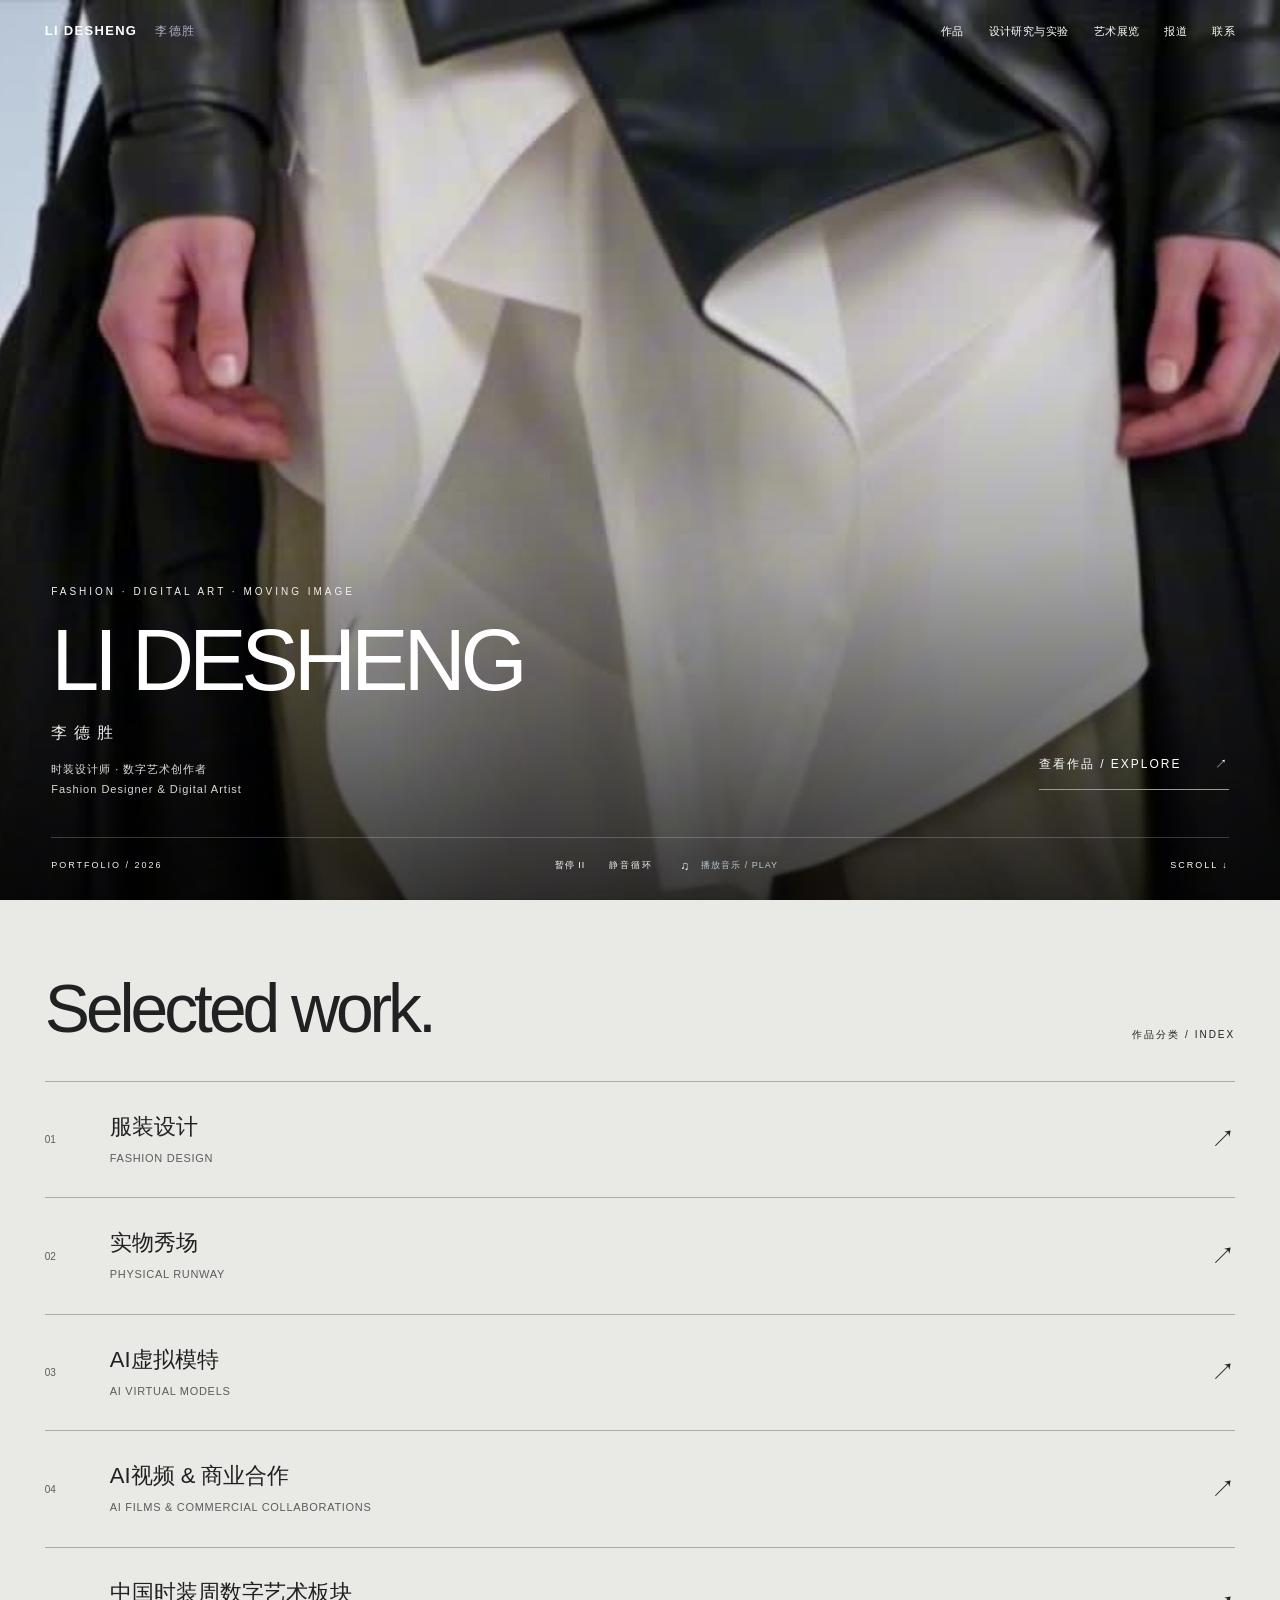
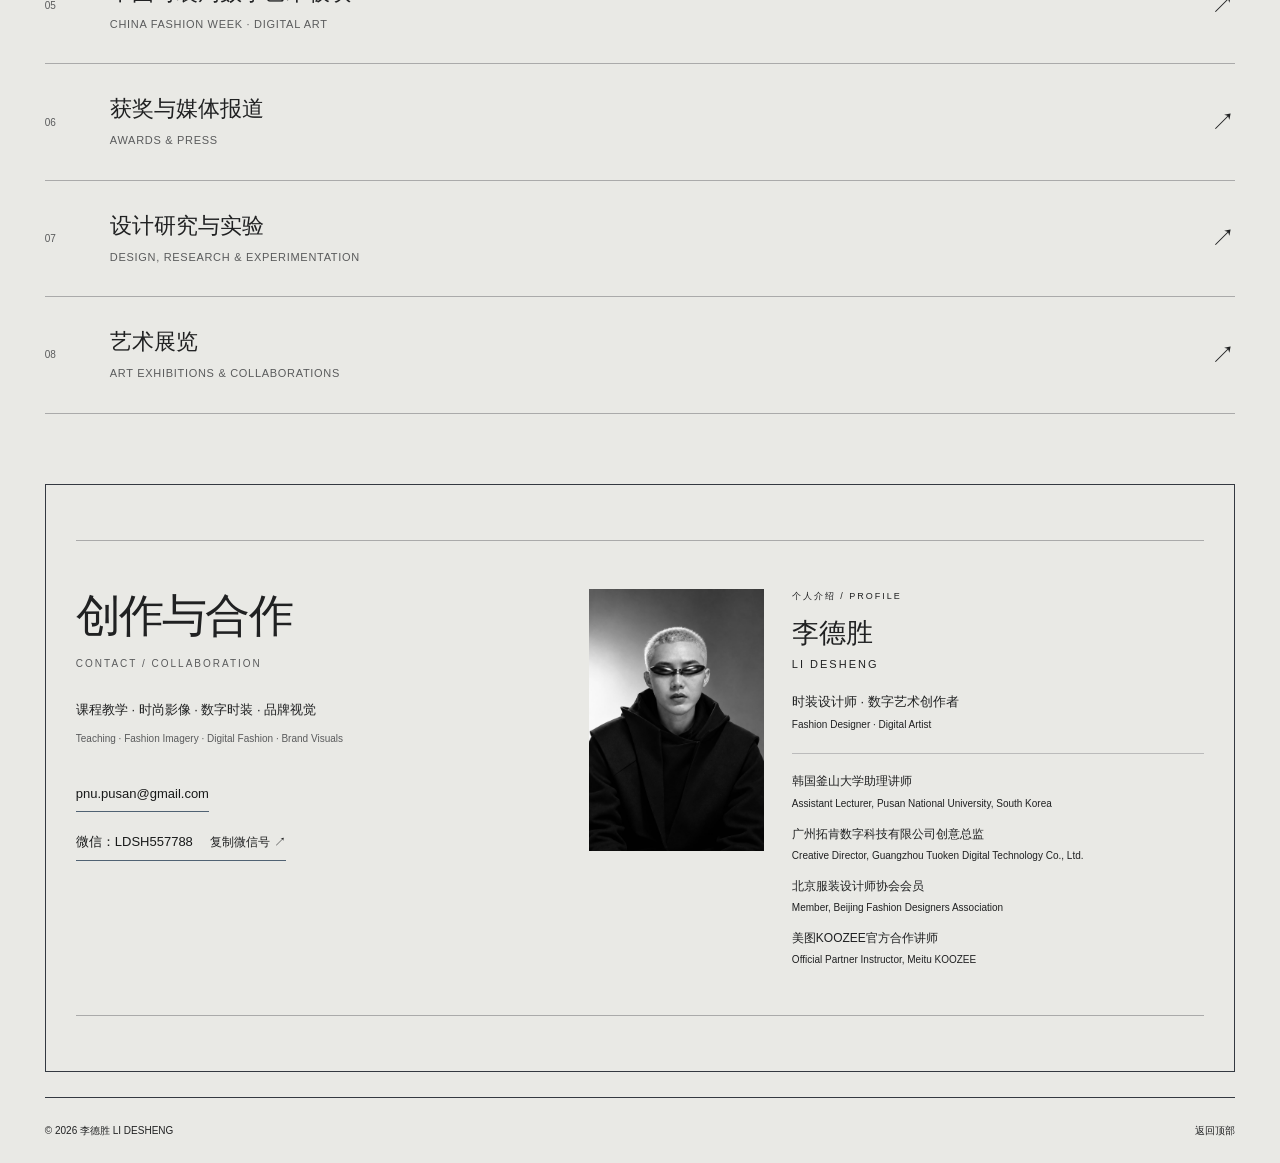
==== index.html @ b282e2e3 "Isolate and strengthen image context menu and drag deterrents" ====
<!doctype html><html lang="zh-CN"><head><meta charset="UTF-8"><meta name="viewport" content="width=device-width,initial-scale=1"><meta name="description" content="李德胜个人作品集：服装设计、AI时尚影像与人物创作。"><title>李德胜 LI DESHENG — 时装设计与数字艺术</title><style>
:root{--ink:#171717;--muted:#707070;--line:#dedede}*{box-sizing:border-box}html{scroll-behavior:smooth;scroll-padding-top:100px}body{margin:0;background:#fff;color:var(--ink);font:16px/1.7 Arial,"PingFang SC","Microsoft YaHei",sans-serif}button,a{-webkit-tap-highlight-color:transparent}a{color:inherit;text-decoration:none}button{font:inherit;color:inherit;cursor:pointer}a:focus-visible,button:focus-visible{outline:2px solid #171717;outline-offset:5px}header{position:sticky;top:0;z-index:10;background:rgba(255,255,255,.96);border-bottom:1px solid var(--line)}.nav{max-width:1600px;margin:auto;display:flex;justify-content:space-between;align-items:center;padding:20px 4vw}.brand{font-weight:700;letter-spacing:.06em;font-size:18px}.brand span{font-weight:400;font-size:14px;margin-left:18px}.links{display:flex;gap:28px;font-size:14px}.wrap{max-width:1600px;margin:auto;padding:0 4vw}.intro{padding:60px 0 32px;display:flex;align-items:end;justify-content:space-between;gap:25px}.eyebrow{font-size:12px;letter-spacing:.16em;color:var(--muted)}h1{font-weight:400;font-size:clamp(44px,7.8vw,112px);line-height:1.05;letter-spacing:-.05em;margin:15px 0 0}.intro p{margin:0;max-width:300px;font-size:16px}.hero{margin:0}.hero button{padding:0;border:0;display:block;background:#eee;width:100%}.hero img{display:block;width:100%;height:auto}.hero figcaption{display:flex;justify-content:space-between;font-size:14px;padding:16px 0;color:var(--muted)}section{padding:85px 0;border-top:1px solid var(--line);margin-top:55px}.section-heading{display:flex;align-items:center;justify-content:space-between;margin-bottom:35px;gap:20px}h2{font-size:32px;font-weight:400;margin:0;letter-spacing:-.03em}h2 small{font-size:13px;letter-spacing:.12em;display:block;color:var(--muted);margin-top:6px}.filters{display:flex;gap:18px;flex-wrap:wrap}.filters button{border:0;border-bottom:1px solid transparent;padding:5px 0;background:none;font-size:14px;color:var(--muted)}.filters button[aria-pressed=true]{border-color:var(--ink);color:var(--ink)}.grid{display:grid;grid-template-columns:repeat(2,minmax(0,1fr));gap:50px 32px}.work[hidden]{display:none}.image-button{width:100%;padding:0;border:0;display:block;background:#f1f1f1;overflow:hidden}.image-button img{display:block;width:100%;height:auto;aspect-ratio:2/3;object-fit:contain;transition:transform .5s}.image-button:hover img{transform:scale(1.025)}.caption{display:flex;align-items:baseline;justify-content:space-between;gap:10px;margin-top:14px}.caption h3{margin:0;font-size:18px;font-weight:400}.caption span{font-size:13px;color:var(--muted)}.about-grid{display:grid;grid-template-columns:1fr 1.5fr;gap:60px}.name{font-size:42px;line-height:1.3;margin:0 0 14px}.role{color:var(--muted);margin:0}.bio{font-size:20px;line-height:1.9;margin:0 0 35px;max-width:760px}.details{display:grid;grid-template-columns:1fr 1fr;gap:28px}.details h3{font-size:14px;margin:0 0 12px;font-weight:400;color:var(--muted)}.details p{margin:0;font-size:16px}.collab{display:flex;justify-content:space-between;align-items:center;gap:30px}.collab p{margin:12px 0 0;color:var(--muted)}.lab-mark{font-size:clamp(25px,4vw,64px);letter-spacing:-.06em}footer{border-top:1px solid var(--line);padding:25px 0;display:flex;justify-content:space-between;gap:20px;font-size:13px;color:var(--muted)}dialog{width:100vw;max-width:none;height:100dvh;max-height:none;border:0;padding:60px 20px 30px;background:#f8f8f8;color:var(--ink);position:fixed;inset:0;margin:0}dialog::backdrop{background:#fff}dialog img{display:block;max-width:100%;max-height:calc(100dvh - 135px);margin:auto;object-fit:contain}dialog p{text-align:center;font-size:14px}#close{position:absolute;top:16px;right:24px;background:#fff;border:1px solid var(--line);padding:8px 20px;font-size:14px}body.modal-open{overflow:hidden}.skip{position:absolute;left:-9999px}.skip:focus{left:10px;top:10px;z-index:99;background:white;padding:10px}
@media(max-width:700px){.nav{padding:17px 5vw}.brand{font-size:15px}.brand span{display:none}.links{gap:18px}.wrap{padding:0 5vw}.intro{padding-top:40px;display:block}.intro p{margin-top:24px;font-size:14px;max-width:100%}.hero figcaption{font-size:12px;gap:10px}.hero figcaption span:last-child{display:none}section{padding:50px 0;margin-top:35px}.section-heading{display:block}h2{font-size:28px}.filters{gap:20px;margin-top:24px}.grid{gap:30px 14px}.caption{display:block}.caption h3{font-size:15px}.caption span{font-size:12px}.about-grid{grid-template-columns:1fr;gap:30px}.bio{font-size:18px}.details{grid-template-columns:1fr;gap:24px}.collab{display:block}.lab-mark{margin-top:25px}footer{font-size:12px}.name{font-size:36px}}
@media(prefers-reduced-motion:reduce){html{scroll-behavior:auto}*{transition:none!important}}

.profile-hero{display:grid;grid-template-columns:1.15fr .85fr;gap:7vw;padding:65px 0 70px;align-items:center}.hero-copy h1{font-size:clamp(52px,7.8vw,110px);letter-spacing:-.055em}.hero-copy h1 span{display:block;font-size:.46em;letter-spacing:0;margin-top:15px}.hero-copy .summary{font-size:18px;line-height:1.95;max-width:600px;margin:32px 0}.hero-copy .credentials{font-size:14px;color:#666;line-height:1.9}.hero-photo{margin:0;max-width:430px;width:100%;justify-self:end}.hero-photo img{display:block;width:100%;aspect-ratio:4/5;object-fit:cover}.hero-photo figcaption{font-size:12px;color:#777;margin-top:10px;letter-spacing:.1em}.hero-note{font-size:13px;color:#777;margin-top:38px}.work-index{border-top:1px solid var(--line);padding:25px 0;position:sticky;top:73px;background:white;z-index:5;display:flex;justify-content:space-between;align-items:center}.work-index .filters{gap:25px}.work-index a{font-size:14px;color:#666}.work-index button[aria-pressed=true]{color:#171717}.gallery-section{margin:0;padding:60px 0}.gallery-section[hidden]{display:none}.gallery{columns:3;column-gap:26px}.piece{break-inside:avoid;margin-bottom:35px}.piece img{width:100%;height:auto;aspect-ratio:auto;object-fit:contain;background:#fafafa}.piece .caption h3{font-size:14px}.piece .caption span{font-size:12px}.section-count{font-size:12px;letter-spacing:.12em;color:#777}.contact-list{display:flex;gap:30px;flex-wrap:wrap;margin-top:22px}.contact-list a{border-bottom:1px solid #bbb;font-size:16px}.honors{margin-top:30px}.honors p{margin:0;line-height:2}.about-grid{grid-template-columns:.85fr 1.3fr}#viewer-nav{display:flex;justify-content:center;gap:20px}#viewer-nav button{background:white;border:1px solid #ccc;padding:6px 18px;font-size:14px}dialog img{max-height:calc(100dvh - 185px)}.ai-note{font-size:14px;color:#777;max-width:780px;margin:12px 0 0}.piece .image-button:hover img{transform:none}.piece .image-button:hover{opacity:.92}.nav .links{gap:24px}@media(max-width:850px){.gallery{columns:2}.profile-hero{gap:30px}.hero-copy .summary{font-size:16px}.hero-copy .credentials{font-size:13px}}@media(max-width:600px){.profile-hero{grid-template-columns:1fr;padding:35px 0 40px;gap:30px}.hero-photo{max-width:100%;justify-self:stretch}.hero-photo img{aspect-ratio:4/3;object-position:center 36%}.hero-copy h1{font-size:58px}.hero-copy .summary{margin:24px 0 18px}.hero-note{margin-top:22px}.gallery{columns:2;column-gap:13px}.piece{margin-bottom:24px}.piece .caption h3{font-size:13px;line-height:1.6}.work-index{top:64px;padding:16px 0;display:block}.work-index .filters{gap:20px;margin-top:0}.work-index a{display:none}.gallery-section{padding:40px 0}.nav .links{gap:18px}.contact-list{gap:15px}.caption span{display:none}.about-grid{grid-template-columns:1fr}.hero-copy .eyebrow{font-size:12px}.hero-copy .credentials{font-size:14px}}
/* Personal portrait: compact, natural proportions */
.hero-photo{max-width:260px;justify-self:center}.hero-photo img{width:100%;height:auto;aspect-ratio:auto;object-fit:contain}.hero-photo figcaption{font-size:12px;line-height:1.6}@media(max-width:600px){.profile-hero{gap:24px}.hero-photo{max-width:180px;justify-self:start}.hero-photo img{width:100%;height:auto;aspect-ratio:auto;object-fit:contain}}

/* Motion remains subtle; all content stays accessible without JavaScript. */
header{backdrop-filter:blur(12px)}.links a{position:relative}.links a::after{content:"";position:absolute;left:0;right:0;bottom:-5px;height:1px;background:currentColor;transform:scaleX(0);transform-origin:left;transition:transform .3s}.links a:hover::after{transform:scaleX(1)}
.piece .image-button{transition:box-shadow .4s,opacity .4s}.piece .image-button img{transition:transform .65s cubic-bezier(.2,.7,.2,1)}.piece .image-button:hover{opacity:1;box-shadow:0 8px 25px #00000012}.piece .image-button:hover img{transform:scale(1.018)}
.reveal{animation:reveal-in .75s cubic-bezier(.2,.7,.2,1) both}.gallery-section.filter-enter{animation:reveal-in .5s both}.profile-hero{animation:reveal-in .9s both}dialog[open]{animation:viewer-in .3s both}.image-enter{animation:image-in .35s both}
@keyframes reveal-in{from{opacity:0;transform:translateY(18px)}to{opacity:1;transform:translateY(0)}}@keyframes viewer-in{from{opacity:0}to{opacity:1}}@keyframes image-in{from{opacity:.25;transform:scale(.985)}to{opacity:1;transform:scale(1)}}
#copy-wechat{border:0;border-bottom:1px solid #bbb;background:none;padding:0 0 3px;text-align:left;font-size:16px;transition:color .25s,border-color .25s}#copy-wechat:hover{color:#666;border-color:#171717}.copy-label{font-size:12px;margin-left:14px;color:#777}#copy-status{font-size:13px;color:#666;align-self:center}
@media(prefers-reduced-motion:reduce){html{scroll-behavior:auto}*,*::before,*::after{animation:none!important;transition:none!important}.piece .image-button:hover img{transform:none}}

.film-grid{display:grid;grid-template-columns:repeat(2,minmax(0,1fr));gap:40px 26px}.film-button{position:relative;display:block;width:100%;padding:0;border:0;background:#101010;overflow:hidden;aspect-ratio:16/10}.film-button img{display:block;width:100%;height:100%;object-fit:contain;transition:transform .6s,opacity .4s}.film-button:hover img{transform:scale(1.025);opacity:.8}.film-card .caption h3{font-size:14px}.play-symbol{position:absolute;inset:0;display:grid;place-content:center;color:white;font-size:26px;text-shadow:0 2px 14px #000}.film-duration{position:absolute;bottom:12px;right:14px;color:white;background:#0009;padding:2px 8px;font-size:12px;letter-spacing:.08em}#film-viewer{background:#111;color:white;display:none;align-items:center;justify-content:center;flex-direction:column;gap:16px}#film-viewer[open]{display:flex}#film-player{display:block;width:100%;max-width:1200px;max-height:calc(100dvh - 175px);background:#000}#film-title{margin:0;font-size:14px}#film-close{position:absolute;right:24px;top:16px;background:#222;color:white;border:1px solid #666;padding:8px 20px;font-size:14px}#film-status{font-size:13px;color:#ccc;margin:0}#film-status[hidden]{display:none}@media(max-width:600px){.film-grid{grid-template-columns:1fr;gap:28px}.work-index .filters{gap:12px 18px}.film-card .caption{display:flex}.film-card .caption span{display:block}.film-card .caption h3{font-size:13px}#film-viewer{padding:65px 12px 25px}}

.translation{display:block;font-size:.84em;color:#777;line-height:1.8;margin-top:12px}.credentials .translation{font-size:12px}.caption h3 small{display:block;color:#777;font-size:11px;line-height:1.6;margin-top:5px;font-weight:400;letter-spacing:.01em}.caption h3{min-width:0}.caption>span{flex-shrink:0}.honors .translation{font-size:13px;line-height:1.9}.bio .translation{font-size:16px}.hero-copy .summary .translation{font-size:14px}.details .translation{font-size:13px}@media(max-width:600px){.caption h3 small{font-size:10px}.bio .translation{font-size:14px}}

.music-control{position:fixed;right:24px;bottom:24px;z-index:20;display:flex;align-items:center;gap:12px;background:rgba(255,255,255,.95);border:1px solid #dedede;border-radius:30px;padding:10px 18px;box-shadow:0 4px 20px #0000000d;backdrop-filter:blur(12px);font-size:12px;letter-spacing:.04em}.music-control[aria-pressed=true] .music-icon{animation:music-pulse 1.8s ease-in-out infinite}.music-icon{font-size:16px;width:16px}footer{padding-bottom:90px}@keyframes music-pulse{50%{opacity:.35}}@media(max-width:600px){.music-control{right:16px;bottom:calc(16px + env(safe-area-inset-bottom));padding:9px 14px}}@media(prefers-reduced-motion:reduce){.music-control .music-icon{animation:none!important}}

/* Dark editorial edition */
:root{color-scheme:dark;--ink:#eff2f5;--muted:#8b94a1;--line:#ffffff21;--accent:#95daff}body{background:#080a0e;color:var(--ink);font-family:Arial,"PingFang SC","Microsoft YaHei",sans-serif;background-image:radial-gradient(ellipse at 90% 5%,#12384c44,transparent 38%)}body::before{content:"";position:fixed;inset:0;pointer-events:none;z-index:-1;background:linear-gradient(110deg,transparent 40%,#42718a0a 55%,transparent 75%)}::selection{background:#95daff;color:#080a0e}a:focus-visible,button:focus-visible{outline-color:var(--accent)}header{background:#080a0ed9;border-color:var(--line);backdrop-filter:blur(20px)}.nav{padding-top:22px;padding-bottom:22px}.brand{letter-spacing:.13em}.brand span,.links{color:#b0b7c1}.links a:hover{color:var(--accent)}.wrap{max-width:1520px}.profile-hero{position:relative;grid-template-columns:1fr 280px;padding:100px 0 88px;gap:65px;border-bottom:1px solid var(--line);min-height:650px}.profile-hero::before{content:"01 / PROFILE";position:absolute;right:0;top:28px;font-size:10px;letter-spacing:.22em;color:#687483}.eyebrow{color:var(--accent);letter-spacing:.19em;font-size:11px}.hero-copy h1{font-size:clamp(56px,6.5vw,94px);font-weight:600;letter-spacing:-.065em}.hero-copy h1 span{font-size:clamp(40px,6.5vw,100px);font-weight:800;line-height:1.04;letter-spacing:-.065em;margin-top:18px;background:linear-gradient(110deg,#fff,#b9c7d2 65%,#6caccd);background-clip:text;-webkit-background-clip:text;color:transparent}.hero-copy .summary{font-size:17px;line-height:1.9;margin:30px 0 20px;color:#c5cbd4}.hero-copy .credentials{font-size:13px;color:#949da9}.translation,.credentials .translation{color:#778694}.hero-note{color:#8893a0;letter-spacing:.1em;font-size:11px}.hero-photo{max-width:235px;position:relative;padding:10px;border:1px solid #82c7ed33;background:#11151b;box-shadow:0 0 80px #58a9d710}.hero-photo::before,.hero-photo::after{content:"";position:absolute;width:24px;height:24px;border-color:var(--accent);pointer-events:none}.hero-photo::before{top:-1px;left:-1px;border-left:1px solid;border-top:1px solid}.hero-photo::after{bottom:-1px;right:-1px;border-right:1px solid;border-bottom:1px solid}.hero-photo figcaption{font-size:9px;color:#8b9aaa;letter-spacing:.1em;margin:12px 2px 2px}.work-index{background:#080a0eed;backdrop-filter:blur(16px);border-top:0;border-bottom:1px solid var(--line);top:75px;padding:23px 0}.work-index a{color:#7c8898;font-size:12px}.filters button{color:#8a94a3;font-size:13px;transition:color .25s,border-color .25s}.work-index button[aria-pressed=true],.filters button[aria-pressed=true]{color:var(--accent);border-color:var(--accent)}.filters button:hover{color:#fff}.gallery-section{padding:65px 0 25px}.section-heading{margin-bottom:35px}h2{font-size:29px;letter-spacing:-.04em}h2 small{color:var(--accent);font-size:10px;letter-spacing:.22em;margin-top:9px}.section-count{color:#768596;font-size:10px}.gallery{column-gap:28px}.piece{margin-bottom:38px}.piece .image-button{background:#12171e;position:relative;border:1px solid #ffffff0a}.piece img{background:#12171e}.piece .image-button:hover{box-shadow:0 0 28px #95daff19;border-color:#95daff80}.piece .image-button:hover img{transform:scale(1.018)}.caption{padding-top:5px}.piece .caption h3,.film-card .caption h3{font-size:13px;color:#d7dde4}.caption h3 small{color:#758290;font-size:10px}.caption>span{font-family:monospace;font-size:10px!important;color:#576a80}.film-button{border:1px solid #ffffff24;background:#10151b}.film-button:hover{border-color:#95daff77}.play-symbol{font-size:23px;color:#d9f2ff}.film-duration{background:#05090dda;border:1px solid #ffffff22}section{border-color:var(--line)}#about{padding-top:80px}.name{font-size:38px}.role{color:#9ba7b7}.bio{font-size:18px;color:#d1d8e0}.bio .translation{color:#7f90a2}.details h3,.honors .eyebrow{color:var(--accent)}.details p,.honors p{color:#aeb9c6;font-size:14px}.honors .translation,.details .translation{color:#788797}.contact-list a,#copy-wechat{border-color:#506273;color:#d0e8f6;font-size:14px}#copy-wechat:hover{color:var(--accent);border-color:var(--accent)}.copy-label,#copy-status{color:#7b93a8}.collab p{color:#9aa6b4}.lab-mark{color:#607a8e;letter-spacing:-.06em}footer{color:#6d7d8e;border-color:var(--line)}dialog{background:#0b0f15;color:#e7edf3}dialog::backdrop{background:#080b10}#close,#viewer-nav button{background:#17202b;color:#d0e8f6;border-color:#3a4b5c}.music-control{background:#111820e8;color:#c2e9ff;border-color:#8acffb40;box-shadow:0 4px 28px #0008}.music-control:hover{border-color:var(--accent)}.skip:focus{background:#101923;color:white}.image-button{background:#111820}.film-grid{gap:38px 28px}@media(max-width:850px){.profile-hero{grid-template-columns:1fr 210px;gap:30px;padding-top:75px;min-height:590px}.hero-photo{max-width:190px}}@media(max-width:600px){.nav{padding-top:18px;padding-bottom:18px}.links{font-size:12px}.profile-hero{grid-template-columns:1fr;padding:65px 0 40px;gap:30px;min-height:0}.profile-hero::before{top:18px}.hero-copy h1{font-size:62px}.hero-copy h1 span{font-size:53px}.hero-photo{max-width:160px;justify-self:start}.hero-copy .summary{font-size:15px}.hero-copy .credentials{font-size:12px}.credentials .translation{font-size:10px}.work-index{top:64px;padding:18px 0}.work-index .filters{gap:13px 18px}.filters button{font-size:12px}.gallery{column-gap:14px}.gallery-section{padding-top:42px}.piece{margin-bottom:27px}.piece .caption h3{font-size:12px}.caption h3 small{font-size:9px}.section-heading{margin-bottom:26px}h2{font-size:25px}.film-grid{gap:28px}.bio{font-size:16px}.music-control{font-size:11px}}

/* Immersive fashion opening */
.profile-hero{isolation:isolate;min-height:820px;padding:100px 0 80px;grid-template-columns:1fr 240px;overflow:hidden;border:0}.profile-hero::before{z-index:4;right:20px;top:24px;color:#aac6d9}.hero-stage{position:absolute;inset:0 -4vw 0 24%;z-index:-2;pointer-events:none;overflow:hidden}.hero-stage img{position:absolute;right:0;top:0;width:90%;height:100%;object-fit:cover;object-position:center 28%;filter:grayscale(1) brightness(.63);opacity:.7}.hero-stage::after{content:"";position:absolute;inset:0;background:linear-gradient(90deg,#080a0e 2%,#080a0ef5 18%,#080a0e82 49%,#080a0e1a 85%),linear-gradient(0deg,#080a0e 0%,transparent 25%,#080a0e22 90%)}.hero-light{position:absolute;width:500px;height:500px;right:-120px;top:120px;border-radius:50%;background:radial-gradient(circle,#6bcaff36,transparent 68%);filter:blur(25px);animation:light-drift 9s ease-in-out infinite alternate;mix-blend-mode:screen}.hero-rule{position:absolute;right:5%;top:20%;width:1px;height:56%;background:linear-gradient(transparent,#b7e4ff99,transparent);box-shadow:0 0 20px #90dfff;animation:rule-glow 4s ease-in-out infinite}.hero-copy{position:relative;z-index:2}.hero-copy .eyebrow{font-size:10px;display:inline-flex;align-items:center;gap:12px}.hero-copy .eyebrow::before{content:"";width:7px;height:7px;border-radius:50%;background:#a3e4ff;box-shadow:0 0 16px #92ddff;animation:rule-glow 3s infinite}.hero-copy h1{font-size:clamp(65px,6.5vw,95px);line-height:1.15}.hero-copy h1 span{font-size:clamp(68px,8.4vw,128px);line-height:.92;letter-spacing:-.065em;max-width:850px;margin-top:20px;background:linear-gradient(100deg,#fff 20%,#d2ebf7 58%,#5dbfed);background-clip:text;-webkit-background-clip:text;text-shadow:0 0 60px #9ce0ff0c}.hero-copy h1 span::after{content:"CREATIVE PRACTICE";display:block;margin-top:15px;font-size:clamp(20px,2.5vw,37px);font-weight:400;letter-spacing:.19em;-webkit-text-stroke:.65px #a8cfdf;color:transparent;line-height:1.4}.hero-copy .summary{margin:28px 0 20px}.hero-copy .credentials{max-width:550px}.hero-photo{max-width:130px;align-self:end;justify-self:end;z-index:3;margin-bottom:28px;background:#090e15b8;backdrop-filter:blur(10px);border-color:#9ddfff40}.hero-photo figcaption{font-size:8px}.hero-photo img{opacity:.85}.hero-note{margin-top:26px}.hero-actions{display:flex;gap:24px;align-items:center;margin-top:30px}.hero-actions a{display:inline-flex;align-items:center;gap:25px;font-size:12px;letter-spacing:.08em}.hero-actions .explore{border:1px solid #96dcff77;background:#8ad7ff0a;padding:12px 21px;transition:background .3s,box-shadow .3s}.hero-actions .explore:hover{background:#8ad7ff20;box-shadow:0 0 30px #7cc9ff20}.hero-actions .explore span{font-size:20px;color:#a8e5ff}.hero-actions .secondary{color:#8cabbc}.hero-bottom{position:absolute;bottom:20px;right:20px;z-index:4;color:#9dbece;font-size:9px;letter-spacing:.2em}.hero-bottom span{color:#e4f5ff;margin-left:12px}.fashion-ticker{overflow:hidden;border-block:1px solid #8cc3db2d;padding:17px 0;margin:0 -4vw;background:#0c131a;color:#9db5c5}.fashion-ticker-track{display:flex;width:max-content;gap:38px;animation:ticker 36s linear infinite;font-size:10px;letter-spacing:.26em}.fashion-ticker-track span{white-space:nowrap}.fashion-ticker-track i{color:#5dd2ff;font-style:normal}.fashion-ticker:hover .fashion-ticker-track{animation-play-state:paused}.work-index{margin-top:25px;border-top:1px solid var(--line)}@keyframes ticker{to{transform:translateX(-50%)}}@keyframes light-drift{to{transform:translate(-70px,70px) scale(1.25)}}@keyframes rule-glow{50%{opacity:.4}}@media(max-width:850px){.profile-hero{grid-template-columns:1fr 150px;min-height:830px}.hero-copy h1 span{font-size:83px}.hero-stage{left:10%}.hero-stage img{width:85%}.hero-photo{max-width:115px}.hero-copy .credentials{max-width:420px}}@media(max-width:600px){.profile-hero{display:block;min-height:900px;padding-top:75px;padding-bottom:185px;margin-right:-5vw;padding-right:5vw}.hero-stage{inset:0 -5vw 0 -5vw}.hero-stage img{width:100%;object-position:58% 0%;opacity:.4}.hero-stage::after{background:linear-gradient(90deg,#080a0eec,#080a0e82 60%,#080a0e22),linear-gradient(0deg,#080a0e,transparent 50%)}.hero-copy h1{font-size:65px}.hero-copy h1 span{font-size:57px;letter-spacing:-.07em}.hero-copy h1 span::after{font-size:19px;letter-spacing:.15em}.hero-photo{position:absolute;width:95px;right:6vw;bottom:25px;margin:0;padding:7px}.hero-photo figcaption{font-size:6px}.hero-copy .summary{font-size:14px}.hero-copy .credentials{font-size:12px}.hero-actions{gap:18px}.hero-actions a{font-size:10px;gap:12px}.hero-actions .explore{padding:10px 15px}.hero-bottom{left:0;right:auto;bottom:42px;max-width:210px;font-size:8px;line-height:2}.hero-light{right:-200px;top:250px}.fashion-ticker{margin:0 -5vw;padding:14px 0}.fashion-ticker-track{font-size:9px}.work-index{margin-top:20px}}
@media(prefers-reduced-motion:reduce){.hero-light,.hero-rule,.hero-copy .eyebrow::before,.fashion-ticker-track{animation:none!important}}

/* Portrait aligned with the personal introduction */
.profile-hero{display:block}.hero-copy{max-width:900px}.intro-profile{display:grid;grid-template-columns:minmax(0,1fr) 125px;gap:30px;align-items:center;max-width:655px;margin-top:22px}.intro-profile .credentials{margin:0;max-width:none}.intro-profile .hero-photo{position:relative;inset:auto;align-self:center;justify-self:start;width:125px;max-width:125px;margin:0;padding:8px;background:#090e15d9}.intro-profile .hero-photo figcaption{font-size:7px;letter-spacing:.08em;line-height:1.7}.intro-profile .hero-photo img{opacity:1}@media(max-width:850px){.intro-profile{max-width:600px;gap:22px;grid-template-columns:minmax(0,1fr) 115px}.intro-profile .hero-photo{width:115px;max-width:115px}}@media(max-width:600px){.intro-profile{grid-template-columns:minmax(0,1fr) 90px;gap:16px;max-width:100%;align-items:start}.intro-profile .hero-photo{position:relative;inset:auto;width:90px;max-width:90px;align-self:start;padding:6px;margin-top:2px}.intro-profile .hero-photo figcaption{font-size:6px}.intro-profile .credentials{font-size:11px}.intro-profile .credentials .translation{font-size:9px}.profile-hero{padding-bottom:80px;min-height:880px}.hero-bottom{bottom:20px;max-width:none}}

/* Name and portrait form one identity lockup. */
.identity-composition{display:flex;gap:28px;align-items:center;margin:28px 0 30px;max-width:820px}.identity-composition .hero-photo{position:relative;inset:auto;width:140px;max-width:140px;flex:0 0 140px;margin:0;padding:0;border:0;box-shadow:none;background:transparent;backdrop-filter:none;align-self:center}.identity-composition .hero-photo img{width:100%;height:190px;object-fit:cover;object-position:center;opacity:1;border:1px solid #9ddfff30}.identity-composition .hero-photo::before,.identity-composition .hero-photo::after{display:none}.identity-composition .hero-photo figcaption{display:none}.identity-name{min-width:0;flex:1}.identity-name h1{margin:0;font-size:clamp(54px,5.3vw,76px);line-height:1.05;letter-spacing:-.06em}.identity-name h1 span{font-size:clamp(48px,5.5vw,80px);margin-top:18px;line-height:.97;white-space:nowrap;letter-spacing:-.07em}.identity-name h1 span::after{margin-top:14px;font-size:18px;letter-spacing:.2em;line-height:1.4;-webkit-text-stroke:0;color:#9ec7db}.hero-copy{max-width:850px}.hero-copy .summary{margin-top:0}.intro-profile{display:block;margin-top:24px;max-width:580px}.intro-profile .credentials{max-width:580px}.profile-hero{padding-top:120px;padding-bottom:95px;min-height:860px}.hero-copy .eyebrow{margin-left:0}.hero-note{margin-top:30px}.hero-actions{margin-top:28px}@media(max-width:850px){.identity-composition{gap:24px}.identity-composition .hero-photo{width:115px;max-width:115px;flex-basis:115px}.identity-composition .hero-photo img{height:165px}.identity-name h1{font-size:60px}.identity-name h1 span{font-size:61px}.identity-name h1 span::after{font-size:13px}}@media(max-width:600px){.profile-hero{padding-top:85px;min-height:850px;padding-bottom:80px}.identity-composition{gap:17px;align-items:center;margin:28px 0 32px}.identity-composition .hero-photo{position:relative;inset:auto;width:90px;max-width:90px;flex-basis:90px;margin:0;padding:0}.identity-composition .hero-photo img{height:128px}.identity-name h1{font-size:45px;letter-spacing:-.06em}.identity-name h1 span{font-size:34px;letter-spacing:-.065em;margin-top:12px;white-space:nowrap}.identity-name h1 span::after{font-size:8px;letter-spacing:.16em;margin-top:12px;white-space:nowrap}.intro-profile{display:block;max-width:100%;margin-top:24px}.intro-profile .credentials{font-size:12px}.intro-profile .credentials .translation{font-size:10px}.hero-copy .summary{font-size:14px}.hero-bottom{bottom:25px}}

/* Award evidence and official films */
.honor-evidence{color:#d0e8f6;border-bottom:1px solid #506273;transition:color .25s,border-color .25s}.honor-evidence:hover{color:var(--accent);border-color:var(--accent)}
.press-section{scroll-margin-top:24px}.press-summary{display:grid;grid-template-columns:1.15fr .85fr;gap:48px;align-items:start;margin-bottom:42px}.press-summary>*{min-width:0}.award-meta{display:flex;align-items:center;gap:14px;flex-wrap:wrap;font-size:11px;letter-spacing:.15em;color:#8498aa}.award-badge{border:1px solid #95daff55;padding:6px 12px;color:var(--accent);background:#95daff08}.award-title{font-size:clamp(24px,2.4vw,34px);font-weight:400;line-height:1.55;margin:22px 0 8px;color:#e7edf3}.award-english{font-size:13px;line-height:1.8;color:#8b9aaa;margin:0 0 20px}.award-description{font-size:14px;line-height:1.95;color:#b3c0ce;margin:0}.award-description .translation{font-size:12px;margin-top:12px;color:#8294a6}.award-team{margin:18px 0 0;font-size:12px;line-height:1.9;color:#8498aa}.award-team span{color:#bccad7}.press-news{display:block;border:1px solid #ffffff24;padding:28px;background:linear-gradient(135deg,#13202b55,#10151b);transition:border-color .25s,background .25s}.press-news:hover{border-color:#95daff88;background:#13202b77}.press-news-meta{display:flex;justify-content:space-between;gap:16px;flex-wrap:wrap;color:var(--accent);font-size:10px;letter-spacing:.15em}.press-news h3{font-size:21px;font-weight:400;line-height:1.65;margin:22px 0 12px;color:#dfe8f1;word-break:keep-all}.press-news p{font-size:13px;color:#9baabb;line-height:1.9;margin:0 0 23px}.press-news-action{display:flex;justify-content:space-between;gap:12px;font-size:12px;color:#ccecff;padding-top:18px;border-top:1px solid var(--line)}
.official-video-grid{display:grid;grid-template-columns:repeat(2,minmax(0,1fr));gap:28px}.official-video-card{min-width:0}.official-video-shell{position:relative;aspect-ratio:16/9;background:#10171f;border:1px solid #ffffff24;overflow:hidden}.official-video-shell:hover{border-color:#95daff77}.official-video-cover{position:absolute;inset:0;width:100%;height:100%;padding:0;border:0;background:radial-gradient(ellipse at 72% 32%,#294356,#111821 65%);display:grid;place-items:center;color:#e4f4ff;overflow:hidden}.official-video-cover[hidden]{display:none}.official-video-cover img{position:absolute;inset:0;display:block;width:100%;height:100%;object-fit:cover;filter:brightness(.6);transition:filter .35s,transform .5s}.official-video-cover img[hidden]{display:none}.official-video-cover:hover img{filter:brightness(.78);transform:scale(1.025)}.official-video-label{position:absolute;left:18px;top:16px;z-index:1;font:10px/1.6 Arial,sans-serif;letter-spacing:.18em;text-shadow:0 1px 6px #000}.official-play{position:relative;z-index:1;display:grid;place-items:center;width:62px;height:62px;border:1px solid #d9f2ffbb;border-radius:50%;background:#08101a66;backdrop-filter:blur(8px);font-size:21px;padding-left:4px;transition:background .25s,border-color .25s}.official-video-cover:hover .official-play{background:#264e68aa;border-color:#fff}.official-play-caption{position:absolute;bottom:18px;left:18px;right:18px;z-index:1;font-size:11px;letter-spacing:.05em;text-shadow:0 1px 6px #000}.official-video-shell iframe{position:absolute;inset:0;width:100%;height:100%;border:0}.official-video-card h3{margin:15px 0 8px;font-size:15px;font-weight:400;line-height:1.7;color:#d7e2ed}.official-video-card h3 small{display:block;font-size:11px;color:#8597a9;font-weight:400;margin-top:3px}.official-video-footer{display:flex;justify-content:space-between;gap:12px;align-items:center;flex-wrap:wrap;font-size:11px;color:#97bdd6}.official-video-footer a{border-bottom:1px solid #506273;padding-bottom:2px}.official-video-footer a:hover{color:var(--accent);border-color:var(--accent)}.official-video-stop{border:1px solid #506273;background:transparent;font-size:11px;padding:4px 9px;color:#c4d8e8}.official-video-stop[hidden]{display:none}
@media(max-width:850px){.press-summary{grid-template-columns:1fr;gap:28px}.press-news{padding:24px}.award-title{max-width:30ch}}@media(max-width:600px){.press-section .section-heading{margin-bottom:28px}.press-section .section-count{display:block;margin-top:10px}.press-summary{gap:24px;margin-bottom:30px}.award-title{font-size:23px;margin-top:18px}.award-description{font-size:13px}.press-news{padding:22px}.press-news h3{font-size:18px}.official-video-grid{grid-template-columns:1fr;gap:30px}.official-video-card h3{font-size:14px}.nav .links{gap:12px}}
</style><style>.practice-intro{color:var(--muted);line-height:1.9;margin:0 0 35px;max-width:740px}.runway-label{font-size:15px;letter-spacing:.12em;margin:40px 0 24px;color:var(--accent)}.runway-grid{display:grid;grid-template-columns:repeat(3,minmax(0,1fr));gap:26px}.runway-grid .piece img{aspect-ratio:2/3;object-fit:cover;background:#111}.research-publications{margin-top:65px;border-top:1px solid var(--line);padding-top:45px}.paper-grid{display:grid;grid-template-columns:repeat(2,minmax(0,1fr));gap:24px}.paper-card{padding:30px;border:1px solid var(--line);background:#ffffff03;display:flex;flex-direction:column;align-items:flex-start}.paper-card h3{font-size:21px;line-height:1.5;margin:18px 0}.paper-card p,.publication-book p,.exhibition-card p{font-size:14px;line-height:1.9;color:var(--muted)}.paper-card a{color:var(--accent);font-size:14px;border-bottom:1px solid #95daff66;margin-top:auto;padding-top:16px}.publication-book{display:grid;grid-template-columns:1fr 1fr;align-items:center;gap:45px;margin-top:40px;padding:30px;border:1px solid var(--line)}.book-images{display:grid;grid-template-columns:1fr 1fr;gap:18px;align-items:start}.book-images img{width:100%;height:auto;aspect-ratio:auto;display:block}.publication-book h3,.exhibition-card h3{font-size:28px;margin:20px 0;line-height:1.5}.publication-book h3 small,.exhibition-card h3 small{display:block;font-size:14px;letter-spacing:.08em;color:var(--muted);margin-top:8px}.exhibitions-section{border-top:1px solid var(--line);padding:65px 0}.exhibition-card{display:grid;grid-template-columns:1.3fr 1fr;gap:40px;align-items:center}.exhibition-card img{width:100%;height:auto;aspect-ratio:auto;display:block}.exhibition-credit{border-left:2px solid var(--accent);padding-left:18px}.work-index .filters{flex-wrap:wrap}@media(max-width:850px){.runway-grid{grid-template-columns:repeat(2,minmax(0,1fr))}.exhibition-card{grid-template-columns:1fr}.nav .links{gap:15px}}@media(max-width:600px){.paper-grid,.publication-book{grid-template-columns:1fr}.paper-card,.publication-book{padding:22px}.paper-card h3{font-size:18px}.runway-grid{gap:13px}.publication-book{gap:25px}.research-publications{margin-top:40px}.nav .links{gap:12px}.nav .links a{font-size:12px}.exhibitions-section{padding:40px 0}}</style><style>.china-fashion-week-press{margin-bottom:46px;display:grid;grid-template-columns:.7fr 1.3fr;gap:48px;align-items:center}.press-feature-label{display:flex;flex-direction:column;align-items:flex-start;gap:14px;color:var(--accent);font-size:28px;letter-spacing:.04em}.press-feature-label>span[lang]{font-size:12px;letter-spacing:.17em}.press-feature-label .award-badge{font-size:10px;letter-spacing:.08em;margin-top:8px}.china-fashion-week-press .press-news{border-color:#95daff45;background:linear-gradient(120deg,#18354566,#0c141e)}.china-fashion-week-press .press-news h3 .translation{font-size:14px;margin-top:7px;color:#9eb6c9}@media(max-width:850px){.china-fashion-week-press{grid-template-columns:1fr;gap:24px}.press-feature-label{font-size:23px}.china-fashion-week-press{margin-bottom:35px}}</style><style id="category-navigation-style">
[hidden]{display:none!important}.work-index{position:static;gap:24px;padding:30px 0 32px;background:transparent}.work-index h2{font-size:30px;margin-top:9px}.category-index-note{font-size:13px;color:var(--muted)}.category-grid{display:grid;grid-template-columns:repeat(2,minmax(0,1fr));gap:44px 28px;padding-bottom:65px}.category-cover{display:block;min-width:0}.category-image{position:relative;aspect-ratio:4/3;overflow:hidden;background:#e9e9e9}.category-image img{width:100%;height:100%;display:block;object-fit:cover;transition:transform .65s ease,filter .4s ease}.category-fashion img{object-position:center 47%}.category-runway img,.category-portrait img{object-position:center 28%}.category-about img{object-fit:contain;background:#e9e7e3;padding:28px}.category-number{position:absolute;top:18px;left:18px;background:#ffffffdd;color:#151515;padding:3px 9px;font:11px/1.8 Arial,sans-serif;letter-spacing:.12em}.category-open{position:absolute;bottom:18px;right:18px;display:grid;place-items:center;width:42px;height:42px;border-radius:50%;background:#ffffffec;color:#151515;font-size:22px;transition:transform .3s}.category-cover:hover .category-image img{transform:scale(1.035)}.category-cover:hover .category-open{transform:translate(2px,-2px)}.category-caption{display:flex;justify-content:space-between;align-items:start;gap:15px;padding-top:17px}.category-caption h3{font-size:20px;font-weight:400;line-height:1.5;margin:0}.category-caption h3 small{display:block;font-size:10px;letter-spacing:.14em;color:var(--muted);margin-top:6px}.category-caption>span{padding-top:5px;font-size:10px;letter-spacing:.08em;color:var(--muted);white-space:nowrap}.category-panel-nav{margin-bottom:32px}.category-panel-nav a{display:inline-flex;align-items:center;gap:16px;border-bottom:1px solid var(--line);padding:8px 0;font-size:14px}.category-panel-nav span{font-size:10px;letter-spacing:.12em;color:var(--muted)}[data-content-panel]{scroll-margin-top:90px}[data-content-panel] .section-heading h2:focus{outline:none}.work-index[hidden]{display:none}.nav .links a[aria-current="page"]{color:var(--accent);border-bottom:1px solid currentColor}@media(max-width:600px){.work-index{align-items:start;padding:24px 0;flex-direction:column;gap:12px}.work-index h2{font-size:26px}.category-grid{grid-template-columns:1fr;gap:32px;padding-bottom:40px}.category-image{aspect-ratio:4/3}.category-caption h3{font-size:18px}.category-caption>span{font-size:9px}.category-panel-nav{margin-bottom:24px}}
</style><style id="avant-garde-static-theme">
:root{--ink:#101113;--muted:#6d7074;--line:#c7c9ca;--accent:#101113}body{background:#e9eaeb;color:#101113;font-family:Arial,"PingFang SC","Microsoft YaHei",sans-serif}header{background:#e9eaebeb;border-bottom:1px solid #15151525;backdrop-filter:blur(15px)}.nav{padding:18px 3vw;max-width:none}.brand{font-size:14px;letter-spacing:.1em}.brand span{font-size:12px}.nav .links{gap:25px}.nav .links a{font-size:11px;letter-spacing:.04em}.wrap{max-width:none;padding:0 3vw}.concept-hero{margin:0;padding:0;border:0}.concept-top{display:flex;justify-content:space-between;gap:20px;font-size:9px;letter-spacing:.12em;padding:23px 0;color:#5a5b60}.concept-stage{height:clamp(560px,78vw,850px);position:relative;overflow:hidden;background:#24272a}.concept-keyvisual{position:absolute;inset:0;width:100%;height:100%;object-fit:cover;object-position:center}.concept-stage-shade{position:absolute;inset:0;background:linear-gradient(90deg,#090a0c75,transparent 65%),linear-gradient(0deg,#080a0d90,transparent 60%)}.concept-stage-index{position:absolute;left:27px;top:15px;color:#edf0f0;font-size:9px;line-height:1.8;letter-spacing:.15em}.concept-vertical{position:absolute;right:25px;top:28px;writing-mode:vertical-rl;color:white;font-size:9px;letter-spacing:.2em}.concept-title{position:absolute;left:2.4vw;bottom:34px;color:#f4f4f0}.concept-subtitle{font-size:11px;letter-spacing:.16em}.concept-title h1{font-size:clamp(80px,13.5vw,218px);font-weight:700;letter-spacing:-.075em;line-height:.78;margin:25px 0 0}.concept-title h1>span{display:inline-block;font-weight:400;font-size:.15em;letter-spacing:.06em;margin-left:25px;vertical-align:middle}.concept-enter{position:absolute;right:27px;bottom:32px;border:1px solid #ffffff80;border-radius:50%;width:100px;height:100px;display:flex;flex-direction:column;align-items:center;justify-content:center;color:white;font-size:11px;gap:4px;transition:background .3s}.concept-enter span{font-size:35px;line-height:1}.concept-enter:hover{background:#ffffff20}.concept-intro{display:grid;grid-template-columns:1.2fr 1fr .55fr;gap:35px;padding:36px 0 75px;align-items:start}.concept-intro>p{font-size:clamp(23px,3vw,44px);line-height:1.45;margin:0;letter-spacing:-.04em}.concept-intro>div:not(.concept-portrait){font-size:12px;line-height:2;color:#676a6d;padding-top:8px}.concept-portrait{justify-self:end;max-width:170px}.concept-portrait img{width:100%;display:block;aspect-ratio:4/3;object-fit:cover;filter:grayscale(1)}.concept-portrait span{display:block;font-size:8px;letter-spacing:.06em;margin-top:8px;color:#6d7074}.work-index{padding:27px 0 33px;border-top:1px solid #121416;align-items:end}.work-index .eyebrow{font-size:9px;letter-spacing:.15em}.work-index h2{font-size:clamp(32px,5vw,74px);letter-spacing:-.06em;margin-top:13px}.category-index-note{font-size:11px;color:#5d6064}.category-grid{gap:45px 22px;padding-bottom:85px}.category-cover{border-top:1px solid #929699;padding-top:13px;overflow:visible}.category-image{aspect-ratio:3/2;background:#d0d3d5}.category-image img{filter:saturate(.8);transition:transform .7s,filter .4s}.category-cover:hover .category-image img{filter:saturate(1);transform:scale(1.025)}.category-number{top:13px;left:13px;background:#e9eaeb;font-size:10px;padding:2px 7px}.category-open{border-radius:0;width:35px;height:35px;right:13px;bottom:13px;background:#e9eaeb;font-size:25px}.category-caption{padding-top:13px;min-height:70px;gap:18px}.category-caption h3{font-size:18px;letter-spacing:-.02em;color:#101113;line-height:1.6}.category-caption h3 small{font-size:8px;letter-spacing:.12em;margin-top:5px;color:#65696e}.category-caption>span{font-size:8px;color:#65696e;padding-top:8px}.category-about img{background:#d1d3d4;padding:25px}.category-portrait img{object-position:center 35%}.category-grid .category-video{grid-column:1/-1;display:grid;grid-template-columns:1.7fr 1fr;gap:22px;padding-top:15px}.category-video .category-image{aspect-ratio:16/9}.category-video .category-caption{flex-direction:column;justify-content:space-between;background:#14171a;padding:27px;color:white;min-height:100%}.category-video .category-caption h3{color:#eff0ef;font-size:clamp(25px,3vw,47px);line-height:1.35}.category-video .category-caption h3 small,.category-video .category-caption>span{color:#a3a6a9}.gallery-section,section[data-content-panel]{border-color:#979b9e;margin-top:0;padding:45px 0 70px;color:#101113;background:transparent}.section-heading h2{font-size:clamp(30px,4vw,60px);color:#101113;font-weight:400;letter-spacing:-.04em}.section-heading h2 small{color:#64676b}.gallery{column-gap:20px}.piece .image-button{background:#d8dadc}.piece .caption h3,.caption h3{color:#111315}.piece .caption span,.caption span,.translation,.section-count{color:#62676d}.piece .caption{border-top:1px solid #aaaeb1;padding-top:10px}.image-button img{background:#d8dadc}.paper-card,.publication-book,.press-news{background:#dfe1e2;border-color:#b5b8bb;color:#111315}.paper-card h3,.publication-book h3,.exhibition-card h3,.press-news h3,.award-title{color:#111315}.paper-card p,.publication-book p,.exhibition-card p,.award-description,.ai-note,.bio,.role,.details p{color:#555b60}.paper-card a{color:#111315}.category-panel-nav a{color:#111315;border-color:#8e9397}.category-panel-nav span{color:#64686b}.film-button{background:#22262a}.film-grid{gap:32px 22px}.film-card .caption h3{color:#111315}.press-feature-label,.runway-label{color:#111315}.official-video-card h3{color:#111315}.official-video-footer{color:#5b6167}.official-video-footer a{color:#111315}.china-fashion-week-press .press-news{background:#d8dde0;border-color:#aaaeb3}#collaboration{background:#111417;color:#eeeff0;padding:65px 30px;border:0;margin:0 -0px 0}#collaboration h2{color:#eeeff0;font-size:clamp(36px,5vw,70px)}#collaboration h2 small,#collaboration .translation,#collaboration p{color:#9da3a9}#collaboration a,#copy-wechat{color:#eeeff0}.lab-mark{font-size:clamp(22px,3.6vw,58px)}footer{background:transparent;color:#62666b;border-color:#999ea2;font-size:10px;padding:24px 0}.music-control{background:#e9eaebeb;color:#111315;border:1px solid #989da1;border-radius:0;box-shadow:none}.music-control #music-label{color:#111315}dialog{background:#e9eaeb;color:#111315}dialog::backdrop{background:#e9eaeb}#film-viewer{background:#111417;color:#eeeff0}#close,#viewer-nav button{background:#e9eaeb;color:#111315;border-color:#9ba0a4}.category-panel-nav{margin-bottom:34px}.category-image,.category-cover{border-radius:0}@media(max-width:850px){.concept-stage{height:680px}.concept-title h1{font-size:15vw}.concept-intro{grid-template-columns:1fr 1fr}.concept-portrait{display:none}.category-caption{display:block}.category-caption>span{display:block;margin-top:8px}.category-grid .category-video{grid-template-columns:1.4fr 1fr}.category-video .category-caption{display:flex;padding:20px}.nav .links{gap:15px}}@media(max-width:600px){.wrap{padding:0 5vw}.nav{padding:16px 5vw}.nav .links{gap:12px}.nav .links a{font-size:10px}.concept-top{font-size:8px;padding:18px 0}.concept-top span:nth-child(2){display:none}.concept-stage{height:640px}.concept-keyvisual{object-position:54% center}.concept-title{left:20px;bottom:35px}.concept-title h1{font-size:18vw}.concept-title h1>span{display:block;font-size:22px;margin:25px 0 0}.concept-subtitle{font-size:9px}.concept-enter{width:65px;height:65px;right:17px;bottom:28px;font-size:9px}.concept-enter span{font-size:25px}.concept-intro{grid-template-columns:1fr;padding:25px 0 45px;gap:20px}.concept-intro>p{font-size:29px}.concept-intro>div:not(.concept-portrait){font-size:11px}.work-index{flex-direction:row;align-items:end;gap:15px}.work-index h2{font-size:34px}.category-index-note{font-size:9px;max-width:90px;text-align:right}.category-grid{grid-template-columns:1fr;gap:27px;padding-bottom:45px}.category-grid .category-video{display:block}.category-video .category-caption{padding:23px;margin-top:0;min-height:160px}.category-caption h3{font-size:18px}.category-caption>span{font-size:9px}.category-caption{display:flex}.category-image{aspect-ratio:3/2}#collaboration{padding:40px 22px}.concept-stage-index{left:18px;top:10px}.concept-vertical{right:16px}.gallery{columns:2;column-gap:12px}}
</style><style id="future-archive-theme">
:root{--ink:#e8e9eb;--muted:#878d96;--line:#343941;--accent:#e8e9eb}body{background:#090b0e;color:#e8e9eb;background-image:linear-gradient(90deg,transparent calc(50% - .5px),#ffffff04 50%,transparent calc(50% + .5px))}header{background:#090b0ee8;border-bottom:1px solid #343941}.nav{padding:20px 3.5vw}.nav .brand,.nav .links a{color:#e8e9eb}.nav .brand{font-size:13px}.wrap{padding:0 3.5vw}.archive-hero{border:0;margin:0;padding:0}.archive-meta{display:flex;justify-content:space-between;font:9px/1.6 monospace;letter-spacing:.1em;color:#7f8893;padding:27px 0 22px}.archive-composition{display:grid;grid-template-columns:.75fr 1.25fr;min-height:670px;border:1px solid #343941}.archive-type{padding:35px 25px;display:flex;flex-direction:column;align-items:start;position:relative;background:linear-gradient(135deg,#131820,#0b0d11 70%);border-right:1px solid #343941}.archive-code{font:10px monospace;letter-spacing:.18em;color:#939dab}.archive-type h1{font-size:clamp(70px,8.3vw,145px);font-weight:400;line-height:.92;letter-spacing:-.065em;margin:100px -80px 24px 0;z-index:2;color:#eff1f2;mix-blend-mode:screen}.archive-type h1>span{display:block;font-size:24px;letter-spacing:.06em;line-height:1.5;margin-top:26px}.archive-role{font-size:11px;line-height:2;color:#b0b8c3}.archive-role>span{font:8px monospace;color:#727e8c;letter-spacing:.1em}.archive-explore{display:flex;justify-content:space-between;align-items:center;width:100%;margin-top:auto;border-top:1px solid #3c444e;padding-top:20px;color:#ced5dd;font-size:11px}.archive-explore>span{font-size:25px}.archive-visual{position:relative;min-width:0;overflow:hidden;background:#222930}.archive-visual>img{display:block;width:100%;height:100%;object-fit:cover;object-position:52% center;filter:saturate(.55) brightness(.8)}.archive-visual::after{content:"";position:absolute;inset:0;pointer-events:none;border:20px solid #11161d35;box-shadow:inset 0 0 140px #08101866}.archive-cross{position:absolute;z-index:2;color:#edf2f7aa;font:28px/1 monospace;font-weight:200}.cross-one{left:17px;top:13px}.cross-two{right:17px;bottom:33px}.archive-visual-label{position:absolute;left:25px;bottom:15px;color:#d8e1eb;font:8px monospace;letter-spacing:.1em;z-index:2}.archive-right-label{left:auto;right:25px;top:17px;bottom:auto}.archive-footer{display:grid;grid-template-columns:1fr 1fr .5fr;gap:30px;border-bottom:1px solid #343941;padding:26px 0 35px;color:#8d97a4;font:9px/1.8 monospace}.archive-footer>div{font:11px/1.9 Arial,sans-serif;color:#a5aeb9}.archive-footer>span:last-child{text-align:right;color:#e4e7eb}.work-index{margin-top:75px;padding:0 0 35px;border:0;align-items:center}.work-index .eyebrow{color:#8b96a4;font:9px monospace;letter-spacing:.1em}.work-index h2{color:#edf0f3;font-size:clamp(30px,4vw,56px);letter-spacing:-.035em;margin-top:12px}.category-index-note{color:#707e8e;font-size:10px}.category-grid{grid-template-columns:repeat(12,minmax(0,1fr));gap:50px 25px;padding-bottom:95px}.category-cover{grid-column:span 6;border:0;padding-top:0;position:relative;background:transparent}.category-cover:nth-child(1),.category-cover:nth-child(4){grid-column:span 7}.category-cover:nth-child(2),.category-cover:nth-child(3){grid-column:span 5}.category-image{aspect-ratio:4/3;border:1px solid #343941;background:#151a20}.category-cover:nth-child(2){padding-top:75px}.category-cover:nth-child(4){padding-top:50px}.category-cover:nth-child(3){align-self:start}.category-cover:nth-child(3) .category-image{aspect-ratio:1/1}.category-cover:nth-child(4) .category-image{aspect-ratio:5/3}.category-image img{filter:saturate(.65) brightness(.85);transition:filter .4s,transform .7s}.category-cover:hover .category-image img{filter:saturate(.9) brightness(1)}.category-number{background:#0b1016e8;color:#bdc6d1;border:1px solid #707b8790;left:14px;top:14px;font:9px/1.7 monospace}.category-open{background:#0b1016e8;color:#e2e8f0;border:1px solid #667180;bottom:14px;right:14px;width:31px;height:31px;font-size:21px}.category-caption{border-top:1px solid #343941;margin-top:15px;padding-top:13px;min-height:75px}.category-caption h3{color:#dce2e8;font-size:17px;font-weight:400;letter-spacing:.015em;line-height:1.7}.category-caption h3 small{color:#7b8797;font:8px/1.8 monospace;letter-spacing:.1em}.category-caption>span{color:#6d7b8c;font:8px/1.8 monospace}.category-grid .category-video{grid-column:1/-1;display:grid;grid-template-columns:1.5fr 1fr;border:1px solid #343941;padding:0;gap:0;margin:10px 0}.category-video .category-image{border:0;border-right:1px solid #343941;aspect-ratio:16/9}.category-video .category-caption{background:#0e131a;border:0;margin:0;padding:36px;justify-content:space-between;display:flex;flex-direction:column}.category-video .category-caption h3{font-size:clamp(28px,3.3vw,52px);color:#e0e8f1}.category-video .category-caption h3 small{color:#78899c;margin-top:22px}.category-about img{background:#252c33;filter:grayscale(.8) brightness(.75)}section[data-content-panel]{color:#dce3eb;border-color:#343941}.section-heading h2,.piece .caption h3,.caption h3,.paper-card h3,.publication-book h3,.exhibition-card h3,.press-news h3,.award-title,.official-video-card h3,.runway-label,.press-feature-label{color:#dce3eb}.piece .image-button,.piece img{background:#131922}.section-heading h2 small,.translation,.section-count,.piece .caption span,.caption span,.paper-card p,.publication-book p,.exhibition-card p,.award-description,.ai-note,.bio,.role,.details p{color:#8a97a7}.piece .caption{border-color:#343941}.paper-card,.publication-book,.press-news,.china-fashion-week-press .press-news{background:#10161e;border-color:#343941;color:#dce3eb}.paper-card a,.official-video-footer a,.category-panel-nav a{color:#dce3eb}.category-panel-nav a{border-color:#343941}.category-panel-nav span{color:#7e8c9d}#collaboration{background:#121821;border:1px solid #343941;padding:55px 30px;margin-bottom:25px}#collaboration h2{font-size:clamp(34px,4vw,60px);font-weight:400;color:#dce3eb}.lab-mark{color:#74859a}footer{border-color:#343941;color:#657286}.music-control{border:1px solid #3c4653;background:#0d1219e8;color:#b9c5d3}.music-control #music-label{color:#b9c5d3}dialog{background:#0d1219;color:#dce3eb}dialog::backdrop{background:#0d1219}#close,#viewer-nav button{background:#19212c;border-color:#3d4a5b;color:#dce3eb}@media(max-width:850px){.archive-composition{min-height:570px}.archive-type h1{margin-top:85px;font-size:9.5vw}.category-cover:nth-child(2){padding-top:40px}.category-cover:nth-child(4){padding-top:25px}.category-caption{display:block}.category-video .category-caption{padding:23px}.archive-footer{grid-template-columns:1fr 1.5fr}.archive-footer>span:last-child{display:none}}@media(max-width:600px){.wrap{padding:0 5vw}.nav{padding:17px 5vw}.archive-meta{font-size:8px;padding:20px 0}.archive-meta>span:first-child{max-width:165px}.archive-composition{display:flex;flex-direction:column-reverse;min-height:0}.archive-visual{height:420px}.archive-type{border:0;border-top:1px solid #343941;padding:24px}.archive-type h1{font-size:19vw;margin:30px 0 22px;line-height:.88}.archive-type h1>span{font-size:19px;margin-top:20px}.archive-role{font-size:10px}.archive-explore{margin-top:30px;padding-top:15px}.archive-footer{grid-template-columns:1fr;gap:15px;padding:23px 0 30px}.archive-footer>div{font-size:10px}.work-index{margin-top:48px;align-items:end}.work-index h2{font-size:32px}.category-grid{display:grid;grid-template-columns:1fr;gap:30px;padding-bottom:55px}.category-cover:nth-child(n){grid-column:auto;padding-top:0}.category-cover:nth-child(n) .category-image{aspect-ratio:3/2}.category-caption{display:flex;margin-top:12px;min-height:65px}.category-caption h3{font-size:16px}.category-grid .category-video{display:block;margin:0}.category-video .category-caption{min-height:160px;padding:25px;border-top:1px solid #343941}.category-video .category-caption h3{font-size:29px}.category-video .category-caption h3 small{margin-top:12px}.category-video .category-image{border:0}#collaboration{padding:35px 22px}}
</style><style>.archive-identity{display:flex;gap:18px;align-items:center;margin-bottom:22px}.archive-avatar{margin:0;width:96px;flex:0 0 96px}.archive-avatar img{display:block;width:96px;height:115px;object-fit:cover;object-position:50% 43%;border:1px solid #495361}.archive-avatar figcaption{font:7px/1.5 monospace;color:#7f8c9d;letter-spacing:.1em;margin-top:7px}.archive-type h1{margin-top:65px}@media(max-width:600px){.archive-type h1{margin-top:30px}.archive-identity{margin-bottom:0}.archive-avatar,.archive-avatar img{width:83px}.archive-avatar{flex-basis:83px}.archive-avatar img{height:100px}}</style><style>
.vh-hero{min-height:100svh;position:relative;display:flex;align-items:flex-end;overflow:hidden;background:#333;color:#f2f1ee;width:100vw;margin-left:calc(50% - 50vw);font-family:Arial,"PingFang SC",sans-serif}
.vh-hero video{position:absolute;width:100%;height:100%;inset:0;object-fit:cover;object-position:center}.vh-shade{position:absolute;inset:0;background:linear-gradient(180deg,rgba(0,0,0,.22),transparent 30%,rgba(0,0,0,.12) 50%,rgba(0,0,0,.75))}.vh-intro{position:relative;z-index:2;padding:0 4% 100px;width:100%}.vh-eyebrow{font-size:10px;letter-spacing:3px;margin-bottom:24px}.vh-name{font-weight:400;letter-spacing:-.06em;font-size:clamp(58px,9vw,148px);line-height:.85;margin:0 0 22px;color:#fff}.vh-cn{font-size:16px;letter-spacing:7px;margin-bottom:14px}.vh-desc{font-size:11px;color:#ddd;letter-spacing:1px;line-height:1.8}.vh-entry{position:absolute;right:4%;bottom:110px;border-bottom:1px solid #999;padding:15px 0;min-width:190px;display:flex;justify-content:space-between;font-size:12px;letter-spacing:2px;color:#fff}.vh-bottom{position:absolute;z-index:2;bottom:24px;left:4%;right:4%;display:flex;justify-content:space-between;align-items:center;border-top:1px solid #ffffff35;padding-top:18px;font-size:9px;letter-spacing:2px}.vh-controls{display:flex;gap:22px}.vh-controls button{font:inherit;background:transparent;color:white;border:0;cursor:pointer;font-size:10px}header{position:absolute!important;inset:0 0 auto!important;z-index:10;background:transparent!important;border:0!important}header .nav{background:transparent!important;border:0!important;color:white!important}header a{color:white!important}main.wrap{padding-top:0!important}.vh-hero a{color:white;text-decoration:none}
@media(max-width:700px){.vh-hero{min-height:max(780px,100svh);background:#17191b;display:block}.vh-hero video{top:105px;height:auto;aspect-ratio:1174/512;object-fit:contain}.vh-shade{background:linear-gradient(180deg,transparent 45%,#17191b 68%)}.vh-intro{padding:0 6%;position:absolute;bottom:170px}.vh-name{font-size:17vw;letter-spacing:-.06em}.vh-cn{font-size:14px}.vh-desc{font-size:10px}.vh-eyebrow{font-size:9px;margin-bottom:20px}.vh-entry{position:static;margin-top:28px;max-width:200px;padding:12px 0}.vh-bottom{left:6%;right:6%;font-size:8px;letter-spacing:1px}header .nav{padding:20px 6%!important}header .links{gap:12px!important}}
</style><style>
.text-index-heading{display:flex;justify-content:space-between;align-items:flex-end;padding:75px 0 38px;margin:0!important;border:0!important}.text-index-heading h2{font-family:Arial,sans-serif;font-size:clamp(44px,5.3vw,85px)!important;line-height:1;letter-spacing:-.06em;font-weight:400!important;margin:0!important}.text-index-heading>span{font-size:10px;letter-spacing:2px}.text-work-index{display:block!important;margin-bottom:70px}.text-work-index[hidden],.text-index-heading[hidden]{display:none!important}.text-work-row{display:grid;grid-template-columns:65px 1fr 30px;align-items:center;border-top:1px solid #aaa;padding:30px 0;color:#181919;text-decoration:none;background:transparent;transition:padding .2s}.text-work-row:hover{padding-left:8px}.text-work-row:focus-visible{outline:2px solid #555;outline-offset:3px}.text-work-number{font-size:10px;color:#777}.text-work-row h3{font-size:22px;font-weight:400;margin:0 0 6px;line-height:1.4;letter-spacing:0}.text-work-row p{font-size:11px;letter-spacing:.7px;color:#777;margin:0}.text-work-arrow{font-size:24px;text-align:right}.text-work-row:last-child{border-bottom:1px solid #aaa}
@media(max-width:700px){.text-index-heading{padding-top:50px;display:block}.text-index-heading>span{display:block;margin-top:18px}.text-work-row{grid-template-columns:35px 1fr 20px;padding:24px 0}.text-work-row h3{font-size:17px}.text-work-row p{font-size:9px}.text-work-arrow{font-size:20px}}
</style><style>/* Light surface from the first homepage concept. */
:root{--bg:#e9e9e5;--paper:#e9e9e5;--ink:#181919;--text:#181919;--muted:#777;--line:#aaa}
html,body{background:#e9e9e5!important;color:#181919!important}main.wrap,.wrap,.gallery-section,.exhibitions-section,#about,#press,#collaboration,#work,#category-index{background:#e9e9e5!important;color:#181919!important}.text-index-heading,.text-work-row,.text-index-heading h2,.text-work-row h3{color:#181919!important}.text-work-row p,.text-work-number{color:#777!important}.text-work-row{border-color:#aaa!important}.vh-hero{background:#333!important;color:#f2f1ee!important}.vh-hero .vh-name{color:#fff!important}.vh-hero .vh-desc{color:#ddd!important}
@media(max-width:700px){.vh-hero{background:#17191b!important}}
</style><style>
/* Readable dark typography on all light portfolio surfaces. */
main.wrap > :not(.vh-hero),main.wrap > :not(.vh-hero) *,body > .wrap footer,body > .wrap footer *{color:#202122!important}
main.wrap > :not(.vh-hero) a,main.wrap > :not(.vh-hero) button{color:#181919!important}
main.wrap > :not(.vh-hero) .translation,main.wrap > :not(.vh-hero) small,main.wrap > :not(.vh-hero) .eyebrow,main.wrap > :not(.vh-hero) .text-work-number,main.wrap > :not(.vh-hero) .text-work-row p{color:#5a5b5c!important}
#collaboration .collab,.press-summary,.press-news,.award-meta,.exhibition-card,.film-card,.about-card,.contact-list button{background:#e9e9e5!important}
.vh-hero{padding:0!important;margin-top:0!important;border-top:0!important}.vh-credentials{margin-top:10px;font-size:12px;line-height:1.9;color:#f0f0f0;letter-spacing:1px}.vh-role-en{margin-top:10px;font-size:10px;color:#ddd}
@media(max-width:700px){.vh-intro{bottom:130px}.vh-credentials{font-size:11px;line-height:1.8}.vh-entry{margin-top:22px}}
</style><style>
/* Refined opening composition: one left-aligned reading column. */
.vh-intro{padding:0 4% 105px;width:100%;display:block}.vh-eyebrow{font-size:9px;letter-spacing:2.7px;margin-bottom:23px;max-width:480px}.vh-name{font-size:clamp(58px,6.75vw,111px);font-weight:400;letter-spacing:-.055em;line-height:.94;margin:0 0 24px;max-width:720px}.vh-cn{font-size:15px;font-weight:400;letter-spacing:6px;margin-bottom:16px}.vh-desc{font-size:12px;line-height:1.8;letter-spacing:.6px;font-weight:400;max-width:430px}.vh-credentials{margin-top:12px;font-size:12px;line-height:2;letter-spacing:.5px;font-weight:400}.vh-role-en{margin-top:12px;font-size:10px;letter-spacing:.7px;color:#d8d8d8}.vh-entry{position:static;display:flex;align-items:center;justify-content:space-between;width:225px;min-width:0;margin-top:25px;padding:12px 0;font-size:11px;font-weight:400;letter-spacing:1.4px;border-bottom:1px solid #ffffff80}.vh-entry:hover{border-color:#fff}.vh-shade{background:linear-gradient(90deg,rgba(0,0,0,.42),rgba(0,0,0,.08) 49%,transparent 75%),linear-gradient(0deg,rgba(0,0,0,.55),transparent 65%)}.vh-bottom{align-items:center;gap:20px}.vh-controls{align-items:center;gap:24px}.vh-controls button{padding:0!important;font-size:9px!important;letter-spacing:1px;font-weight:400}.vh-controls #music-toggle{position:static!important;inset:auto!important;display:inline-flex!important;align-items:center;gap:8px;background:transparent!important;border:0!important;box-shadow:none!important;color:#eee!important;min-width:0!important;border-radius:0!important;transform:none!important}.vh-controls .music-icon{font-size:12px}.vh-controls #music-label{font-size:9px;letter-spacing:1px}.vh-controls button:focus-visible{outline:1px solid white;outline-offset:5px}
@media(max-width:700px){.vh-hero{min-height:max(820px,100svh)}.vh-intro{position:absolute;bottom:112px;padding:0 6%}.vh-name{font-size:13vw;max-width:none;margin-bottom:20px}.vh-eyebrow{font-size:8px;letter-spacing:1.6px;margin-bottom:20px}.vh-cn{font-size:14px;margin-bottom:14px}.vh-desc,.vh-credentials{font-size:11px}.vh-credentials{line-height:1.95;margin-top:10px}.vh-role-en{font-size:9px;margin-top:10px}.vh-entry{width:200px;margin-top:20px}.vh-shade{background:linear-gradient(180deg,transparent 40%,#17191b 64%)}.vh-bottom{flex-wrap:wrap;row-gap:12px;bottom:20px}.vh-controls{gap:12px;order:3;width:100%;justify-content:flex-start}.vh-controls button,.vh-controls #music-label{font-size:8px!important}.vh-bottom>a{margin-left:auto}}
@media(min-width:701px) and (max-height:700px){.vh-intro{padding-bottom:90px}.vh-name{font-size:6vw;margin-bottom:18px}.vh-eyebrow{margin-bottom:15px}.vh-cn{margin-bottom:10px}.vh-credentials{line-height:1.75;margin-top:8px}.vh-entry{margin-top:16px}}
</style><style>
/* Restore the first opening layout; reduce only the English name. */
.vh-intro{padding:0 4% 100px;width:100%;display:block}.vh-eyebrow{font-size:10px;letter-spacing:3px;margin-bottom:24px;max-width:none}.vh-name{font-size:clamp(58px,6.75vw,111px);font-weight:400;letter-spacing:-.06em;line-height:.85;margin:0 0 22px;max-width:none}.vh-cn{font-size:16px;letter-spacing:7px;margin-bottom:14px}.vh-desc{font-size:11px;letter-spacing:1px;line-height:1.8;max-width:none}.vh-role-en{margin-top:0;font-size:11px;letter-spacing:1px}.vh-entry{position:absolute;right:4%;bottom:110px;border-bottom:1px solid #999;padding:15px 0;min-width:190px;width:190px;display:flex;justify-content:space-between;font-size:12px;letter-spacing:2px;margin:0}.vh-shade{background:linear-gradient(180deg,rgba(0,0,0,.25),transparent 30%,rgba(0,0,0,.16) 50%,rgba(0,0,0,.75))}.contact-profile{margin:25px 0}.contact-profile p{font-size:14px;line-height:2;font-weight:400;margin:0}
@media(max-width:700px){.vh-hero{min-height:max(780px,100svh)}.vh-intro{padding:0 6%;position:absolute;bottom:170px}.vh-name{font-size:13vw;letter-spacing:-.06em;margin-bottom:22px}.vh-cn{font-size:14px}.vh-desc,.vh-role-en{font-size:10px}.vh-eyebrow{font-size:9px;letter-spacing:3px;margin-bottom:20px}.vh-entry{position:static;margin-top:28px;max-width:200px;width:200px;padding:12px 0}.vh-shade{background:linear-gradient(180deg,transparent 45%,#17191b 68%)}}
</style><style>
header,header .nav{backdrop-filter:none!important;-webkit-backdrop-filter:none!important;filter:none!important;background:transparent!important;box-shadow:none!important}.vh-shade{background:linear-gradient(180deg,transparent 0%,transparent 40%,rgba(0,0,0,.16) 60%,rgba(0,0,0,.75) 100%)!important}
#collaboration .collab{display:grid!important;grid-template-columns:1.15fr 1fr;align-items:start;gap:70px}#collaboration .contact-list{display:flex;flex-wrap:wrap;gap:20px;margin-top:28px}#collaboration .contact-bio{padding-top:8px}#collaboration .contact-bio h3{font-size:24px;font-weight:400;line-height:1.5;margin:0 0 14px}#collaboration .contact-bio h3 span{font-size:12px;letter-spacing:2px;display:block;margin-top:6px}#collaboration .contact-bio>p{font-size:14px;margin-top:0}#collaboration .contact-profile{margin-top:20px}
#about .research-publications,#about .paper-grid,#about .paper-card,#about .publication-book,#about .paper-card>* ,#about .publication-book>div{background:#e9e9e5!important;color:#202122!important;border-color:#aaa!important}#about .paper-card p,#about .publication-book p{color:#555!important}#about .paper-card a,#about .publication-book a{color:#181919!important}
@media(max-width:700px){#collaboration .collab{grid-template-columns:1fr;gap:40px}.vh-shade{background:linear-gradient(180deg,transparent 40%,#17191b 68%)!important}}
</style><style>
/* Dark research surface with explicit light type at higher specificity. */
main.wrap #about .research-publications{background:#10161e!important;color:#f1f2f3!important;padding:36px;border:1px solid #343941!important}
main.wrap #about .research-publications *,main.wrap #about .research-publications .paper-card>*{color:#edf0f3!important}
main.wrap #about .research-publications .paper-grid,main.wrap #about .research-publications .section-heading,main.wrap #about .research-publications .paper-card>*,main.wrap #about .research-publications .publication-book>div{background:transparent!important}
main.wrap #about .research-publications .paper-card,main.wrap #about .research-publications .publication-book{background:#171f29!important;border-color:#424b56!important;color:#edf0f3!important}
main.wrap #about .research-publications p,main.wrap #about .research-publications small,main.wrap #about .research-publications .translation,main.wrap #about .research-publications .eyebrow{color:#c2c9d2!important}
main.wrap #about .research-publications a{color:#f3f5f7!important}
#collaboration .contact-bio{display:grid;grid-template-columns:145px 1fr;gap:25px;align-items:start}.contact-photo{margin:0}.contact-photo img{display:block;width:100%;height:auto;aspect-ratio:2/3;object-fit:cover}.contact-bio-text{min-width:0}
@media(max-width:700px){main.wrap #about .research-publications{padding:22px 16px}#collaboration .contact-bio{grid-template-columns:110px 1fr;gap:18px}#collaboration .contact-bio h3{font-size:20px}#collaboration .contact-profile p{font-size:12px}}
</style><style>
#collaboration .collab{grid-template-columns:1fr 1fr;gap:60px;align-items:start;padding:38px}#collaboration .contact-bio{padding-top:0;align-items:start}#collaboration .contact-bio h3{margin:0 0 14px;line-height:1.25}#collaboration .collab>div:first-child h2{margin:0;line-height:1.25}#collaboration .contact-photo{margin:0}#collaboration .contact-list{align-items:flex-start;flex-direction:column;gap:16px}#collaboration .contact-list a,#collaboration .contact-list button{margin:0;padding:0 0 8px;line-height:1.5}#collaboration .contact-profile{margin:18px 0 0}.awards-overview{margin:0 0 40px;padding:28px 0;border-bottom:1px solid #aaa}.awards-overview p{line-height:2}
@media(max-width:700px){#collaboration .collab{grid-template-columns:1fr;gap:36px;padding:24px 18px}}
</style><style>
#collaboration .collab{padding:48px 0!important;border:0!important;border-top:1px solid #aaa!important;border-bottom:1px solid #aaa!important;grid-template-columns:.9fr 1.25fr!important;gap:70px!important;align-items:start!important}#collaboration .collab>div:first-child h2{font-size:clamp(30px,3.5vw,52px)!important;letter-spacing:-.04em;line-height:1.2}#collaboration .collab>div:first-child h2 small{margin-top:16px;font-size:10px;letter-spacing:2px}#collaboration .collab>div:first-child>p{margin-top:28px;font-size:13px;line-height:1.8}#collaboration .collab>div:first-child>p .translation{font-size:10px;margin-top:8px}#collaboration .contact-list{margin-top:36px;gap:20px}#collaboration .contact-list a,#collaboration .contact-list button{font-size:13px}.contact-bio{grid-template-columns:175px 1fr!important;gap:28px!important}#collaboration .contact-photo img{aspect-ratio:2/3;object-fit:cover}.profile-kicker{font-size:9px;letter-spacing:2px;margin-bottom:13px}#collaboration .contact-bio h3{font-size:27px!important;margin-bottom:20px}#collaboration .contact-bio h3 span{font-size:11px;margin-top:7px;letter-spacing:2px}.profile-role{font-size:13px;line-height:1.6}.profile-role>span{display:block;font-size:10px;margin-top:5px;color:#666!important}.contact-profile{border-top:1px solid #bbb;padding-top:18px;margin-top:20px!important}.profile-position{font-size:12px;line-height:1.6;margin-bottom:14px}.profile-position:last-child{margin-bottom:0}.profile-position>span{display:block;font-size:10px;line-height:1.5;margin-top:4px;color:#666!important}
@media(max-width:900px){#collaboration .collab{gap:35px!important;grid-template-columns:1fr 1.3fr!important}.contact-bio{grid-template-columns:120px 1fr!important;gap:18px!important}}
@media(max-width:700px){#collaboration .collab{grid-template-columns:1fr!important;gap:40px!important;padding:32px 0!important}#collaboration .contact-list{margin-top:24px}.contact-bio{grid-template-columns:110px 1fr!important;gap:20px!important}#collaboration .contact-bio h3{font-size:23px!important}.profile-position{font-size:11px}.profile-position>span{font-size:9px}}
</style><style>.exhibitions-section .exhibition-card + .exhibition-card{margin-top:65px;padding-top:50px;border-top:1px solid var(--line)}</style><style>
/* Fashion Nexus 2026 conference poster — scoped to the existing academic research section. */
#about .conference-poster-heading{margin-top:46px}
#about .conference-poster{grid-template-columns:minmax(0,.9fr) minmax(0,1.1fr)}
#about .conference-poster-visual{width:100%;max-width:430px;margin:0 auto}
#about .conference-poster-visual .image-button{background:transparent}
#about .conference-poster-visual img{display:block;width:100%;height:auto;aspect-ratio:auto;object-fit:contain}
#about .conference-poster h3{font-size:clamp(19px,2vw,25px);line-height:1.45;overflow-wrap:anywhere}
#about .conference-poster .poster-cta{font-size:13px;letter-spacing:.025em}
@media(max-width:850px){#about .conference-poster{grid-template-columns:1fr;gap:24px}#about .conference-poster-visual{max-width:360px}}
</style><style id="unfixed-form-2026-style">
.capsule2026{border-top:1px solid var(--line);padding:25px 0 30px;margin-bottom:46px}
.capsule2026-heading{display:flex;justify-content:space-between;align-items:end;gap:25px;margin-bottom:30px}
.capsule2026-kicker,.capsule2026-index{font:10px/1.6 monospace;letter-spacing:.17em;color:var(--muted)}
.capsule2026-heading h3{font-size:clamp(48px,6.3vw,104px);line-height:.98;letter-spacing:-.075em;font-weight:400;margin:17px 0 22px}
.capsule2026-heading p{font-size:13px;line-height:1.8;margin:0;color:var(--muted)}
.capsule2026-heading p small{display:block;font-size:10px;letter-spacing:.06em;margin-top:7px}
.capsule2026-grid{display:grid;grid-template-columns:repeat(3,minmax(0,1fr));gap:34px 21px}
.capsule2026-grid .piece{margin:0;min-width:0;break-inside:auto}
.capsule2026-grid .piece .image-button{width:100%}
.capsule2026-grid .piece .image-button img{display:block;width:100%;height:auto;aspect-ratio:2/3;object-fit:contain}
.capsule2026-grid .piece .caption{margin-top:10px;padding-top:10px;border-top:1px solid var(--line)}
.capsule2026-archive-divider{display:flex;justify-content:space-between;gap:18px;margin-top:49px;padding-top:19px;border-top:1px solid var(--line);font:10px/1.5 monospace;letter-spacing:.13em;color:var(--muted)}
@media(max-width:700px){.capsule2026{margin-bottom:26px}.capsule2026-heading{display:block;margin-bottom:22px}.capsule2026-heading h3{font-size:clamp(43px,12vw,76px);margin:13px 0 17px}.capsule2026-heading p{font-size:12px}.capsule2026-heading p small{font-size:9px}.capsule2026-index{display:block;margin-top:14px}.capsule2026-grid{grid-template-columns:repeat(2,minmax(0,1fr));gap:27px 13px}.capsule2026-grid .caption h3{font-size:12px}.capsule2026-archive-divider{font-size:8px;margin-top:30px}}
</style><style>/* Floating signature overlay: decorative, noninteractive, and separate from artwork. */
.signature-rain{position:fixed;inset:0;z-index:30;overflow:hidden;pointer-events:none!important;user-select:none;-webkit-user-select:none;contain:strict;mix-blend-mode:difference;color:#fff}
.signature-rain__drop{position:absolute;top:0;left:var(--x);opacity:0;animation:signature-fall var(--duration) linear var(--delay) infinite;pointer-events:none!important}
.signature-rain__name{display:block;font-family:Arial,sans-serif;font-weight:400;font-size:var(--size);letter-spacing:.24em;white-space:nowrap;animation:signature-sway var(--sway) ease-in-out var(--delay) infinite alternate}
@keyframes signature-fall{0%{transform:translate3d(0,-70px,0);opacity:0}8%{opacity:.21}88%{opacity:.21}100%{transform:translate3d(var(--drift),calc(100vh + 70px),0);opacity:0}}
@supports(height:100dvh){@keyframes signature-fall{0%{transform:translate3d(0,-70px,0);opacity:0}8%{opacity:.21}88%{opacity:.21}100%{transform:translate3d(var(--drift),calc(100dvh + 70px),0);opacity:0}}}
@keyframes signature-sway{from{transform:translateX(-16px) rotate(-9deg)}to{transform:translateX(16px) rotate(5deg)}}
@media(max-width:750px){.signature-rain__drop:nth-child(n+13){display:none}.signature-rain__name{font-size:11px;letter-spacing:.18em}}
@media(prefers-reduced-motion:reduce){.signature-rain__drop{display:none;animation:none}.signature-rain__drop:nth-child(-n+3){display:block;top:var(--rest);opacity:.16;transform:rotate(-8deg)}.signature-rain__name{animation:none}}


img,.image-button,.film-button{-webkit-touch-callout:none;-webkit-user-select:none;user-select:none}img{-webkit-user-drag:none}
#viewer .signature-rain,#film-viewer .signature-rain{z-index:1}
#viewer #close,#film-viewer #film-close{z-index:2}
#viewer-nav,#full-caption{position:relative;z-index:2}
</style>
<!-- Independent image-save deterrents; not a substitute for embedded image watermarks. -->
<style id="image-save-protection-v2">
img{-webkit-touch-callout:none!important;-webkit-user-select:none!important;user-select:none!important;-webkit-user-drag:none!important}
button img,dialog img{pointer-events:none!important}
</style>
<script id="image-save-guard-v2">
(function(){
  // Register before gallery/video code so unrelated errors cannot disable this guard.
  document.addEventListener('contextmenu',function(event){
    if(event.target instanceof Element && event.target.closest('input,textarea,[contenteditable="true"]'))return;
    event.preventDefault();
  },{capture:true});
  document.addEventListener('dragstart',function(event){
    if(event.target instanceof Element && event.target.closest('img,button[data-image],.image-button,dialog'))event.preventDefault();
  },{capture:true});
})();
</script>
</head><body><div class="signature-rain" aria-hidden="true"><span class="signature-rain__drop" style="--x:5%;--duration:40s;--delay:-1.667s;--size:12px;--sway:10s;--drift:28px;--rest:19%"><span class="signature-rain__name">LI DESHENG</span></span><span class="signature-rain__drop" style="--x:54%;--duration:40s;--delay:-5.000s;--size:11px;--sway:11s;--drift:-24px;--rest:48%"><span class="signature-rain__name">LI DESHENG</span></span><span class="signature-rain__drop" style="--x:23%;--duration:40s;--delay:-8.333s;--size:13px;--sway:12s;--drift:28px;--rest:77%"><span class="signature-rain__name">LI DESHENG</span></span><span class="signature-rain__drop" style="--x:73%;--duration:40s;--delay:-11.667s;--size:12px;--sway:13s;--drift:-24px;--rest:19%"><span class="signature-rain__name">LI DESHENG</span></span><span class="signature-rain__drop" style="--x:10%;--duration:40s;--delay:-15.000s;--size:11px;--sway:14s;--drift:28px;--rest:48%"><span class="signature-rain__name">LI DESHENG</span></span><span class="signature-rain__drop" style="--x:60%;--duration:40s;--delay:-18.333s;--size:13px;--sway:10s;--drift:-24px;--rest:77%"><span class="signature-rain__name">LI DESHENG</span></span><span class="signature-rain__drop" style="--x:32%;--duration:40s;--delay:-21.667s;--size:12px;--sway:11s;--drift:28px;--rest:19%"><span class="signature-rain__name">LI DESHENG</span></span><span class="signature-rain__drop" style="--x:78%;--duration:40s;--delay:-25.000s;--size:11px;--sway:12s;--drift:-24px;--rest:48%"><span class="signature-rain__name">LI DESHENG</span></span><span class="signature-rain__drop" style="--x:16%;--duration:40s;--delay:-28.333s;--size:13px;--sway:13s;--drift:28px;--rest:77%"><span class="signature-rain__name">LI DESHENG</span></span><span class="signature-rain__drop" style="--x:50%;--duration:40s;--delay:-31.667s;--size:12px;--sway:14s;--drift:-24px;--rest:19%"><span class="signature-rain__name">LI DESHENG</span></span><span class="signature-rain__drop" style="--x:4%;--duration:40s;--delay:-35.000s;--size:11px;--sway:10s;--drift:28px;--rest:48%"><span class="signature-rain__name">LI DESHENG</span></span><span class="signature-rain__drop" style="--x:68%;--duration:40s;--delay:-38.333s;--size:13px;--sway:11s;--drift:-24px;--rest:77%"><span class="signature-rain__name">LI DESHENG</span></span><span class="signature-rain__drop" style="--x:38%;--duration:40s;--delay:-5.000s;--size:12px;--sway:12s;--drift:28px;--rest:19%"><span class="signature-rain__name">LI DESHENG</span></span><span class="signature-rain__drop" style="--x:80%;--duration:40s;--delay:-11.667s;--size:11px;--sway:13s;--drift:-24px;--rest:48%"><span class="signature-rain__name">LI DESHENG</span></span><span class="signature-rain__drop" style="--x:20%;--duration:40s;--delay:-18.333s;--size:13px;--sway:14s;--drift:28px;--rest:77%"><span class="signature-rain__name">LI DESHENG</span></span><span class="signature-rain__drop" style="--x:57%;--duration:40s;--delay:-25.000s;--size:12px;--sway:10s;--drift:-24px;--rest:19%"><span class="signature-rain__name">LI DESHENG</span></span><span class="signature-rain__drop" style="--x:8%;--duration:40s;--delay:-31.667s;--size:11px;--sway:11s;--drift:28px;--rest:48%"><span class="signature-rain__name">LI DESHENG</span></span><span class="signature-rain__drop" style="--x:70%;--duration:40s;--delay:-38.333s;--size:13px;--sway:12s;--drift:-24px;--rest:77%"><span class="signature-rain__name">LI DESHENG</span></span></div><a class="skip" href="#work">跳转到作品</a><header><nav class="nav" aria-label="主导航"><a class="brand" href="#">LI DESHENG<span>李德胜</span></a><div class="links"><a href="#work">作品</a><a href="#about">设计研究与实验</a><a href="#exhibitions">艺术展览</a><a href="#press">报道</a><a href="#collaboration">联系</a></div></nav></header><main class="wrap"><section class="vh-hero"><video id="film" autoplay muted loop playsinline webkit-playsinline preload="auto" poster="./homepage-poster.jpg"><source src="./homepage-loop.mp4" type="video/mp4"></video><div class="vh-shade"></div><div class="vh-intro"><div class="vh-eyebrow">FASHION · DIGITAL ART · MOVING IMAGE</div><h1 class="vh-name">LI DESHENG</h1><div class="vh-cn">李德胜</div><div class="vh-desc"><div>时装设计师 · 数字艺术创作者</div><div class="vh-role-en" lang="en">Fashion Designer &amp; Digital Artist</div></div><a class="vh-entry" href="#work">查看作品 / EXPLORE <span>↗</span></a></div><div class="vh-bottom"><span>PORTFOLIO / 2026</span><div class="vh-controls"><button id="play" aria-label="暂停背景视频">暂停 II</button><span>静音循环</span><button id="music-toggle" class="music-control" type="button" aria-label="播放背景音乐 / Play background music" aria-pressed="false"><span class="music-icon" aria-hidden="true">♫</span><span id="music-label">播放音乐 / PLAY</span></button></div><a href="#work">SCROLL ↓</a></div></section><div class="work-index text-index-heading" id="work"><h2 id="category-heading">Selected work.</h2><span>作品分类 / INDEX</span></div><div id="category-index" class="text-work-index" aria-labelledby="category-heading"><a class="text-work-row" href="#fashion" data-category-link="fashion" aria-controls="fashion"><span class="text-work-number">01</span><div><h3>服装设计</h3><p lang="en">FASHION DESIGN</p></div><span class="text-work-arrow" aria-hidden="true">↗</span></a><a class="text-work-row" href="#runway" data-category-link="runway" aria-controls="runway"><span class="text-work-number">02</span><div><h3>实物秀场</h3><p lang="en">PHYSICAL RUNWAY</p></div><span class="text-work-arrow" aria-hidden="true">↗</span></a><a class="text-work-row" href="#portrait" data-category-link="portrait" aria-controls="portrait"><span class="text-work-number">03</span><div><h3>AI虚拟模特</h3><p lang="en">AI VIRTUAL MODELS</p></div><span class="text-work-arrow" aria-hidden="true">↗</span></a><a class="text-work-row" href="#video" data-category-link="video" aria-controls="video"><span class="text-work-number">04</span><div><h3>AI视频 & 商业合作</h3><p lang="en">AI FILMS &amp; COMMERCIAL COLLABORATIONS</p></div><span class="text-work-arrow" aria-hidden="true">↗</span></a><a class="text-work-row" href="#image" data-category-link="image" aria-controls="image"><span class="text-work-number">05</span><div><h3>中国时装周数字艺术板块</h3><p lang="en">CHINA FASHION WEEK · DIGITAL ART</p></div><span class="text-work-arrow" aria-hidden="true">↗</span></a><a class="text-work-row" href="#press" data-category-link="press" aria-controls="press"><span class="text-work-number">06</span><div><h3>获奖与媒体报道</h3><p lang="en">AWARDS &amp; PRESS</p></div><span class="text-work-arrow" aria-hidden="true">↗</span></a><a class="text-work-row" href="#about" data-category-link="about" aria-controls="about"><span class="text-work-number">07</span><div><h3>设计研究与实验</h3><p lang="en">DESIGN, RESEARCH &amp; EXPERIMENTATION</p></div><span class="text-work-arrow" aria-hidden="true">↗</span></a><a class="text-work-row" href="#exhibitions" data-category-link="exhibitions" aria-controls="exhibitions"><span class="text-work-number">08</span><div><h3>艺术展览</h3><p lang="en">ART EXHIBITIONS &amp; COLLABORATIONS</p></div><span class="text-work-arrow" aria-hidden="true">↗</span></a></div><section id="fashion" class="gallery-section" data-category="fashion" data-content-panel hidden><div class="category-panel-nav"><a href="#work" data-category-back>← 返回分类 <span lang="en">ALL CATEGORIES</span></a></div><div class="section-heading"><h2>服装设计<small>FASHION DESIGN</small></h2><span class="section-count">49 WORKS</span></div><div class="capsule2026" id="unfixed-form-2026" aria-labelledby="unfixed-form-title"><div class="capsule2026-heading"><div><span class="capsule2026-kicker">NEW SERIES / 2026.10</span><h3 id="unfixed-form-title">UNFIXED FORM</h3><p>解构剪裁 · 异质面料拼接 · 建筑式时装影像 <small lang="en">DECONSTRUCTED TAILORING — ARCHITECTURAL FASHION VISUALS</small></p></div><span class="capsule2026-index">10 VISUALS / 2026</span></div><div class="capsule2026-grid"><article class="piece"><button class="image-button" data-title="灰格解构 · 赤色几何 / GREY CHECK / CRIMSON GEOMETRY" aria-label="放大查看：灰格解构 · 赤色几何"><img draggable="false" src="./assets/unfixed-form-2026/unfixed-form-01-red-geometry.jpg" alt="灰格解构 · 赤色几何" width="896" height="1344" loading="lazy" decoding="async"></button><div class="caption"><h3>灰格解构 · 赤色几何<small lang="en">GREY CHECK / CRIMSON GEOMETRY</small></h3><span>01</span></div></article><article class="piece"><button class="image-button" data-title="灰格解构 · 结构剪裁 / GREY CHECK / TAILORING STUDY" aria-label="放大查看：灰格解构 · 结构剪裁"><img draggable="false" src="./assets/unfixed-form-2026/unfixed-form-02-plaid-tailoring.jpg" alt="灰格解构 · 结构剪裁" width="896" height="1344" loading="lazy" decoding="async"></button><div class="caption"><h3>灰格解构 · 结构剪裁<small lang="en">GREY CHECK / TAILORING STUDY</small></h3><span>02</span></div></article><article class="piece"><button class="image-button" data-title="灰格解构 · 金属空间 / GREY CHECK / METALLIC SPACE" aria-label="放大查看：灰格解构 · 金属空间"><img draggable="false" src="./assets/unfixed-form-2026/unfixed-form-03-metallic-space.jpg" alt="灰格解构 · 金属空间" width="896" height="1344" loading="lazy" decoding="async"></button><div class="caption"><h3>灰格解构 · 金属空间<small lang="en">GREY CHECK / METALLIC SPACE</small></h3><span>03</span></div></article><article class="piece"><button class="image-button" data-title="深蓝拼接 · 结构重组 / NAVY ASSEMBLAGE / CONSTRUCTED FORM" aria-label="放大查看：深蓝拼接 · 结构重组"><img draggable="false" src="./assets/unfixed-form-2026/unfixed-form-04-navy-assemblage.jpg" alt="深蓝拼接 · 结构重组" width="896" height="1344" loading="lazy" decoding="async"></button><div class="caption"><h3>深蓝拼接 · 结构重组<small lang="en">NAVY ASSEMBLAGE / CONSTRUCTED FORM</small></h3><span>04</span></div></article><article class="piece"><button class="image-button" data-title="灰调重构 · 层叠造型 / CHARCOAL LAYERS / RECONSTRUCTION" aria-label="放大查看：灰调重构 · 层叠造型"><img draggable="false" src="./assets/unfixed-form-2026/unfixed-form-05-charcoal-layers.jpg" alt="灰调重构 · 层叠造型" width="896" height="1344" loading="lazy" decoding="async"></button><div class="caption"><h3>灰调重构 · 层叠造型<small lang="en">CHARCOAL LAYERS / RECONSTRUCTION</small></h3><span>05</span></div></article><article class="piece"><button class="image-button" data-title="深蓝拼接 · 荧光玻璃 / NAVY ASSEMBLAGE / YELLOW GLASS" aria-label="放大查看：深蓝拼接 · 荧光玻璃"><img draggable="false" src="./assets/unfixed-form-2026/unfixed-form-06-yellow-glass.jpg" alt="深蓝拼接 · 荧光玻璃" width="896" height="1344" loading="lazy" decoding="async"></button><div class="caption"><h3>深蓝拼接 · 荧光玻璃<small lang="en">NAVY ASSEMBLAGE / YELLOW GLASS</small></h3><span>06</span></div></article><article class="piece"><button class="image-button" data-title="深蓝拼接 · 黑色日蚀 / NAVY ASSEMBLAGE / BLACK ECLIPSE" aria-label="放大查看：深蓝拼接 · 黑色日蚀"><img draggable="false" src="./assets/unfixed-form-2026/unfixed-form-07-black-eclipse.jpg" alt="深蓝拼接 · 黑色日蚀" width="896" height="1344" loading="lazy" decoding="async"></button><div class="caption"><h3>深蓝拼接 · 黑色日蚀<small lang="en">NAVY ASSEMBLAGE / BLACK ECLIPSE</small></h3><span>07</span></div></article><article class="piece"><button class="image-button" data-title="深蓝拼接 · 精裁造型 / NAVY ASSEMBLAGE / EDITORIAL LOOK" aria-label="放大查看：深蓝拼接 · 精裁造型"><img draggable="false" src="./assets/unfixed-form-2026/unfixed-form-08-navy-editorial.jpg" alt="深蓝拼接 · 精裁造型" width="896" height="1344" loading="lazy" decoding="async"></button><div class="caption"><h3>深蓝拼接 · 精裁造型<small lang="en">NAVY ASSEMBLAGE / EDITORIAL LOOK</small></h3><span>08</span></div></article><article class="piece"><button class="image-button" data-title="深蓝拼接 · 霓虹装置 / NAVY ASSEMBLAGE / NEON INSTALLATION" aria-label="放大查看：深蓝拼接 · 霓虹装置"><img draggable="false" src="./assets/unfixed-form-2026/unfixed-form-09-neon-installation.jpg" alt="深蓝拼接 · 霓虹装置" width="896" height="1344" loading="lazy" decoding="async"></button><div class="caption"><h3>深蓝拼接 · 霓虹装置<small lang="en">NAVY ASSEMBLAGE / NEON INSTALLATION</small></h3><span>09</span></div></article><article class="piece"><button class="image-button" data-title="冰川纪事 · 金色裂隙 / GLACIAL MONOLITH / GOLDEN FRACTURE" aria-label="放大查看：冰川纪事 · 金色裂隙"><img draggable="false" src="./assets/unfixed-form-2026/unfixed-form-10-ice-monolith.jpg" alt="冰川纪事 · 金色裂隙" width="896" height="1344" loading="lazy" decoding="async"></button><div class="caption"><h3>冰川纪事 · 金色裂隙<small lang="en">GLACIAL MONOLITH / GOLDEN FRACTURE</small></h3><span>10</span></div></article></div><div class="capsule2026-archive-divider"><span>THE ARCHIVE CONTINUES</span><span>PREVIOUS FASHION WORKS ↓</span></div></div><div class="gallery"><article class="piece"><button class="image-button" data-title="绿意层叠 · 针织与皮革 / Green Layers · Knitwear &amp; Leather" aria-label="放大查看：绿意层叠 · 针织与皮革"><img draggable="false" src="./fashion-green-knit-20261008.jpg" alt="绿意层叠 · 针织与皮革" width="928" height="1232" loading="lazy"></button><div class="caption"><h3>绿意层叠 · 针织与皮革<small lang="en">Green Layers · Knitwear &amp; Leather</small></h3><span>39</span></div></article><article class="piece"><button class="image-button" data-title="酒红层叠 · 针织与毛皮 / Burgundy Layers · Knitwear &amp; Fur" aria-label="放大查看：酒红层叠 · 针织与毛皮"><img draggable="false" src="./fashion-burgundy-fur-20261008.jpg" alt="酒红层叠 · 针织与毛皮" width="928" height="1232" loading="lazy"></button><div class="caption"><h3>酒红层叠 · 针织与毛皮<small lang="en">Burgundy Layers · Knitwear &amp; Fur</small></h3><span>40</span></div></article><article class="piece"><button class="image-button" data-title="形态之间 · 酒红针织系列 / BETWEEN FORMS · Burgundy Knitwear Series" aria-label="放大查看：形态之间 · 酒红针织系列"><img draggable="false" src="./between-forms-burgundy-20261008.jpg" alt="形态之间 · 酒红针织系列" width="1492" height="1054" loading="lazy"></button><div class="caption"><h3>形态之间 · 酒红针织系列<small lang="en">BETWEEN FORMS · Burgundy Knitwear Series</small></h3><span>37</span></div></article><article class="piece"><button class="image-button" data-title="形态之间 · 灰色针织系列 / BETWEEN FORMS · Grey Knitwear Series" aria-label="放大查看：形态之间 · 灰色针织系列"><img draggable="false" src="./between-forms-grey-20261008.jpg" alt="形态之间 · 灰色针织系列" width="1491" height="1055" loading="lazy"></button><div class="caption"><h3>形态之间 · 灰色针织系列<small lang="en">BETWEEN FORMS · Grey Knitwear Series</small></h3><span>38</span></div></article><article class="piece"><button class="image-button" data-title="黑白解构 · 垂坠造型 / Black & White Deconstruction · Draped Look" aria-label="放大查看：黑白解构 · 垂坠造型"><img draggable="false" src="./14303.jpeg" alt="黑白解构 · 垂坠造型" width="896" height="1344" loading="lazy"></button><div class="caption"><h3>黑白解构 · 垂坠造型<small lang="en">Black & White Deconstruction · Draped Look</small></h3><span>34</span></div></article><article class="piece"><button class="image-button" data-title="黑白解构 · 橄榄绿变奏 / Black & White Deconstruction · Olive Variation" aria-label="放大查看：黑白解构 · 橄榄绿变奏"><img draggable="false" src="./14306.jpeg" alt="黑白解构 · 橄榄绿变奏" width="896" height="1344" loading="lazy"></button><div class="caption"><h3>黑白解构 · 橄榄绿变奏<small lang="en">Black & White Deconstruction · Olive Variation</small></h3><span>35</span></div></article><article class="piece"><button class="image-button" data-title="黑白解构 · 结构特写 / Black & White Deconstruction · Structural Detail" aria-label="放大查看：黑白解构 · 结构特写"><img draggable="false" src="./14300.jpeg" alt="黑白解构 · 结构特写" width="960" height="1200" loading="lazy"></button><div class="caption"><h3>黑白解构 · 结构特写<small lang="en">Black & White Deconstruction · Structural Detail</small></h3><span>36</span></div></article><article class="piece"><button class="image-button" data-title="酒红层叠 · 时尚视觉 / Burgundy Layers · Fashion Visual" aria-label="放大查看：酒红层叠 · 时尚视觉"><img draggable="false" src="./burgundy-fashion-visual-20261008.jpg" alt="酒红层叠 · 时尚视觉" width="1089" height="1445" loading="lazy"></button><div class="caption"><h3>酒红层叠 · 时尚视觉<small lang="en">Burgundy Layers · Fashion Visual</small></h3><span>NEW 01</span></div></article><article class="piece"><button class="image-button" data-title="灰绿解构 · 服装设计 / Grey Green Deconstruction · Fashion Design" aria-label="放大查看：灰绿解构 · 服装设计"><img draggable="false" src="./design-grey-20261007.jpg" alt="灰绿解构 · 服装设计" width="928" height="1232" loading="lazy"></button><div class="caption"><h3>灰绿解构 · 服装设计<small lang="en">Grey Green Deconstruction · Fashion Design</small></h3><span>NEW 02</span></div></article><article class="piece"><button class="image-button" data-title="浅绿层叠 · 时尚视觉 / Pale Green Layers · Fashion Visual" aria-label="放大查看：浅绿层叠 · 时尚视觉"><img draggable="false" src="./design-lime-20261007.jpg" alt="浅绿层叠 · 时尚视觉" width="1089" height="1445" loading="lazy"></button><div class="caption"><h3>浅绿层叠 · 时尚视觉<small lang="en">Pale Green Layers · Fashion Visual</small></h3><span>NEW 03</span></div></article><article class="piece"><button class="image-button" data-title="黑灰层叠 · 结构造型 / Black &amp; Grey Layers · Sculptural Look" aria-label="放大查看：黑灰层叠 · 结构造型 / Black &amp; Grey Layers · Sculptural Look"><img draggable="false" src="./work-02.jpg" alt="黑灰层叠 · 结构造型" width="896" height="1344" loading="lazy"></button><div class="caption"><h3>黑灰层叠 · 结构造型<small lang="en">Black &amp; Grey Layers · Sculptural Look</small></h3><span>01</span></div></article><article class="piece"><button class="image-button" data-title="黑白垂坠 · 长裙造型 / Black &amp; White Draping · Long Dress" aria-label="放大查看：黑白垂坠 · 长裙造型 / Black &amp; White Draping · Long Dress"><img draggable="false" src="./work-03.jpg" alt="黑白垂坠 · 长裙造型" width="896" height="1344" loading="lazy"></button><div class="caption"><h3>黑白垂坠 · 长裙造型<small lang="en">Black &amp; White Draping · Long Dress</small></h3><span>02</span></div></article><article class="piece"><button class="image-button" data-title="灰色条纹 · 解构男装 I / Grey Pinstripes · Deconstructed Menswear I" aria-label="放大查看：灰色条纹 · 解构男装 I / Grey Pinstripes · Deconstructed Menswear I"><img draggable="false" src="./work-04.jpg" alt="灰色条纹 · 解构男装 I" width="896" height="1344" loading="lazy"></button><div class="caption"><h3>灰色条纹 · 解构男装 I<small lang="en">Grey Pinstripes · Deconstructed Menswear I</small></h3><span>03</span></div></article><article class="piece"><button class="image-button" data-title="灰色条纹 · 解构男装 II / Grey Pinstripes · Deconstructed Menswear II" aria-label="放大查看：灰色条纹 · 解构男装 II / Grey Pinstripes · Deconstructed Menswear II"><img draggable="false" src="./work-05.jpg" alt="灰色条纹 · 解构男装 II" width="896" height="1344" loading="lazy"></button><div class="caption"><h3>灰色条纹 · 解构男装 II<small lang="en">Grey Pinstripes · Deconstructed Menswear II</small></h3><span>04</span></div></article><article class="piece"><button class="image-button" data-title="黑白拼接 · 层叠造型 / Black &amp; White Panels · Layered Look" aria-label="放大查看：黑白拼接 · 层叠造型 / Black &amp; White Panels · Layered Look"><img draggable="false" src="./work-06.jpg" alt="黑白拼接 · 层叠造型" width="896" height="1344" loading="lazy"></button><div class="caption"><h3>黑白拼接 · 层叠造型<small lang="en">Black &amp; White Panels · Layered Look</small></h3><span>05</span></div></article><article class="piece"><button class="image-button" data-title="青瓷渡岁 · 系列设计 / Celadon Across the Years · Collection" aria-label="放大查看：青瓷渡岁 · 系列设计 / Celadon Across the Years · Collection"><img draggable="false" src="./work-07.jpg" alt="青瓷渡岁 · 系列设计" width="1536" height="1086" loading="lazy"></button><div class="caption"><h3>青瓷渡岁 · 系列设计<small lang="en">Celadon Across the Years · Collection</small></h3><span>06</span></div></article><article class="piece"><button class="image-button" data-title="羽化 · 系列设计 / Metamorphosis · Collection" aria-label="放大查看：羽化 · 系列设计 / Metamorphosis · Collection"><img draggable="false" src="./work-10.jpg" alt="羽化 · 系列设计" width="1536" height="1086" loading="lazy"></button><div class="caption"><h3>羽化 · 系列设计<small lang="en">Metamorphosis · Collection</small></h3><span>07</span></div></article><article class="piece"><button class="image-button" data-title="万象和鸣 · 系列设计 / Resonance of All Things · Collection" aria-label="放大查看：万象和鸣 · 系列设计 / Resonance of All Things · Collection"><img draggable="false" src="./work-13.jpg" alt="万象和鸣 · 系列设计" width="1536" height="1086" loading="lazy"></button><div class="caption"><h3>万象和鸣 · 系列设计<small lang="en">Resonance of All Things · Collection</small></h3><span>09</span></div></article><article class="piece"><button class="image-button" data-title="黑白山水 · 系列设计 / Monochrome Landscapes · Collection" aria-label="放大查看：黑白山水 · 系列设计 / Monochrome Landscapes · Collection"><img draggable="false" src="./work-15.jpg" alt="黑白山水 · 系列设计" width="1086" height="1536" loading="lazy"></button><div class="caption"><h3>黑白山水 · 系列设计<small lang="en">Monochrome Landscapes · Collection</small></h3><span>10</span></div></article><article class="piece"><button class="image-button" data-title="干涉场 · 系列设计 / Field of Interference · Collection" aria-label="放大查看：干涉场 · 系列设计 / Field of Interference · Collection"><img draggable="false" src="./work-16.jpg" alt="干涉场 · 系列设计" width="1536" height="1086" loading="lazy"></button><div class="caption"><h3>干涉场 · 系列设计<small lang="en">Field of Interference · Collection</small></h3><span>11</span></div></article><article class="piece"><button class="image-button" data-title="共栖 · 系列设计 / Symbiosis · Collection" aria-label="放大查看：共栖 · 系列设计 / Symbiosis · Collection"><img draggable="false" src="./work-18.jpg" alt="共栖 · 系列设计" width="1536" height="1086" loading="lazy"></button><div class="caption"><h3>共栖 · 系列设计<small lang="en">Symbiosis · Collection</small></h3><span>12</span></div></article><article class="piece"><button class="image-button" data-title="AFTERBEING · 系列设计 / AFTERBEING · Collection" aria-label="放大查看：AFTERBEING · 系列设计 / AFTERBEING · Collection"><img draggable="false" src="./work-19.jpg" alt="AFTERBEING · 系列设计" width="1440" height="927" loading="lazy"></button><div class="caption"><h3>AFTERBEING · 系列设计<small lang="en">AFTERBEING · Collection</small></h3><span>13</span></div></article><article class="piece"><button class="image-button" data-title="欣欣向荣 · 系列设计 / Flourishing · Collection" aria-label="放大查看：欣欣向荣 · 系列设计 / Flourishing · Collection"><img draggable="false" src="./work-20.jpg" alt="欣欣向荣 · 系列设计" width="1492" height="1054" loading="lazy"></button><div class="caption"><h3>欣欣向荣 · 系列设计<small lang="en">Flourishing · Collection</small></h3><span>14</span></div></article><article class="piece"><button class="image-button" data-title="云锋叠境 · 系列设计 / Layered Cloudscapes · Collection" aria-label="放大查看：云锋叠境 · 系列设计 / Layered Cloudscapes · Collection"><img draggable="false" src="./work-21.jpg" alt="云锋叠境 · 系列设计" width="1170" height="876" loading="lazy"></button><div class="caption"><h3>云锋叠境 · 系列设计<small lang="en">Layered Cloudscapes · Collection</small></h3><span>15</span></div></article><article class="piece"><button class="image-button" data-title="虚空生形 / VOID BREEDS FORM" aria-label="放大查看：虚空生形 / VOID BREEDS FORM"><img draggable="false" src="./work-22.jpg" alt="VOID BREEDS FORM" width="1133" height="795" loading="lazy"></button><div class="caption"><h3>虚空生形<small lang="en">VOID BREEDS FORM</small></h3><span>16</span></div></article><article class="piece"><button class="image-button" data-title="服装结构与细节研究 / Garment Structure &amp; Detail Study" aria-label="放大查看：服装结构与细节研究 / Garment Structure &amp; Detail Study"><img draggable="false" src="./work-23.jpg" alt="服装结构与细节研究" width="1055" height="1491" loading="lazy"></button><div class="caption"><h3>服装结构与细节研究<small lang="en">Garment Structure &amp; Detail Study</small></h3><span>17</span></div></article><article class="piece"><button class="image-button" data-title="层叠服装系列 / Layered Garment Collection" aria-label="放大查看：层叠服装系列 / Layered Garment Collection"><img draggable="false" src="./work-24.jpg" alt="层叠服装系列" width="2155" height="1280" loading="lazy"></button><div class="caption"><h3>层叠服装系列<small lang="en">Layered Garment Collection</small></h3><span>18</span></div></article><article class="piece"><button class="image-button" data-title="玄素 · 系列设计 / Black &amp; White · Collection" aria-label="放大查看：玄素 · 系列设计 / Black &amp; White · Collection"><img draggable="false" src="./work-25.jpg" alt="玄素 · 系列设计" width="1440" height="1085" loading="lazy"></button><div class="caption"><h3>玄素 · 系列设计<small lang="en">Black &amp; White · Collection</small></h3><span>19</span></div></article><article class="piece"><button class="image-button" data-title="MORPHOLOGY · 形态研究 / MORPHOLOGY · Form Study" aria-label="放大查看：MORPHOLOGY · 形态研究 / MORPHOLOGY · Form Study"><img draggable="false" src="./work-26.jpg" alt="MORPHOLOGY · 形态研究" width="1206" height="872" loading="lazy"></button><div class="caption"><h3>MORPHOLOGY · 形态研究<small lang="en">MORPHOLOGY · Form Study</small></h3><span>20</span></div></article><article class="piece"><button class="image-button" data-title="几何廓形研究 I / Geometric Silhouette Study I" aria-label="放大查看：几何廓形研究 I / Geometric Silhouette Study I"><img draggable="false" src="./work-27.jpg" alt="几何廓形研究 I" width="1024" height="1536" loading="lazy"></button><div class="caption"><h3>几何廓形研究 I<small lang="en">Geometric Silhouette Study I</small></h3><span>21</span></div></article><article class="piece"><button class="image-button" data-title="不对称廓形 · 长款造型 / Asymmetric Silhouette · Long Look" aria-label="放大查看：不对称廓形 · 长款造型 / Asymmetric Silhouette · Long Look"><img draggable="false" src="./work-31.jpg" alt="不对称廓形 · 长款造型" width="1052" height="1495" loading="lazy"></button><div class="caption"><h3>不对称廓形 · 长款造型<small lang="en">Asymmetric Silhouette · Long Look</small></h3><span>22</span></div></article><article class="piece"><button class="image-button" data-title="不对称廓形 · 高帽造型 / Asymmetric Silhouette · Tall Hat Look" aria-label="放大查看：不对称廓形 · 高帽造型 / Asymmetric Silhouette · Tall Hat Look"><img draggable="false" src="./work-32.jpg" alt="不对称廓形 · 高帽造型" width="912" height="1296" loading="lazy"></button><div class="caption"><h3>不对称廓形 · 高帽造型<small lang="en">Asymmetric Silhouette · Tall Hat Look</small></h3><span>23</span></div></article><article class="piece"><button class="image-button" data-title="不对称廓形 · 黑白拼接 / Asymmetric Silhouette · Black &amp; White Panels" aria-label="放大查看：不对称廓形 · 黑白拼接 / Asymmetric Silhouette · Black &amp; White Panels"><img draggable="false" src="./work-33.jpg" alt="不对称廓形 · 黑白拼接" width="1024" height="1536" loading="lazy"></button><div class="caption"><h3>不对称廓形 · 黑白拼接<small lang="en">Asymmetric Silhouette · Black &amp; White Panels</small></h3><span>24</span></div></article><article class="piece"><button class="image-button" data-title="建筑感女装廓形 / Architectural Womenswear Silhouette" aria-label="放大查看：建筑感女装廓形 / Architectural Womenswear Silhouette"><img draggable="false" src="./work-34.jpg" alt="建筑感女装廓形" width="1024" height="1536" loading="lazy"></button><div class="caption"><h3>建筑感女装廓形<small lang="en">Architectural Womenswear Silhouette</small></h3><span>25</span></div></article><article class="piece"><button class="image-button" data-title="银灰解构 · 层叠造型 / Silver Grey Deconstruction · Layered Look" aria-label="放大查看：银灰解构 · 层叠造型 / Silver Grey Deconstruction · Layered Look"><img draggable="false" src="./fashion-silver-grey-layered.jpg" alt="银灰解构服装，层叠翻领、宽肩上衣与阔腿裤" width="1024" height="1536" loading="lazy"></button><div class="caption"><h3>银灰解构 · 层叠造型<small lang="en">Silver Grey Deconstruction · Layered Look</small></h3><span>26</span></div></article><article class="piece"><button class="image-button" data-title="银灰解构 · 地铁影像 / Silver Grey Deconstruction · Metro Editorial" aria-label="放大查看：银灰解构 · 地铁影像 / Silver Grey Deconstruction · Metro Editorial"><img draggable="false" src="./silver-transit.jpg" alt="银灰解构 · 地铁影像" width="1024" height="1536" loading="lazy"></button><div class="caption"><h3>银灰解构 · 地铁影像<small lang="en">Silver Grey Deconstruction · Metro Editorial</small></h3><span>27</span></div></article><article class="piece"><button class="image-button" data-title="银灰解构 · 流动视线 / Silver Grey Deconstruction · Moving Perspectives" aria-label="放大查看：银灰解构 · 流动视线 / Silver Grey Deconstruction · Moving Perspectives"><img draggable="false" src="./silver-motion.jpg" alt="银灰解构 · 流动视线" width="1024" height="1536" loading="lazy"></button><div class="caption"><h3>银灰解构 · 流动视线<small lang="en">Silver Grey Deconstruction · Moving Perspectives</small></h3><span>28</span></div></article><article class="piece"><button class="image-button" data-title="银灰解构 · 镜面旷野 / Silver Grey Deconstruction · Chrome Landscape" aria-label="放大查看：银灰解构 · 镜面旷野 / Silver Grey Deconstruction · Chrome Landscape"><img draggable="false" src="./silver-landscape.jpg" alt="银灰解构 · 镜面旷野" width="1024" height="1536" loading="lazy"></button><div class="caption"><h3>银灰解构 · 镜面旷野<small lang="en">Silver Grey Deconstruction · Chrome Landscape</small></h3><span>29</span></div></article><article class="piece"><button class="image-button" data-title="银灰解构 · 材质特写 / Silver Grey Deconstruction · Material Close-up" aria-label="放大查看：银灰解构 · 材质特写 / Silver Grey Deconstruction · Material Close-up"><img draggable="false" src="./silver-detail.jpg" alt="银灰解构 · 材质特写" width="896" height="1344" loading="lazy"></button><div class="caption"><h3>银灰解构 · 材质特写<small lang="en">Silver Grey Deconstruction · Material Close-up</small></h3><span>30</span></div></article></div></section><section id="runway" class="gallery-section" data-category="runway" data-content-panel hidden><div class="category-panel-nav"><a href="#work" data-category-back>← 返回分类 <span lang="en">ALL CATEGORIES</span></a></div><div class="section-heading"><h2>实物秀场<small>PHYSICAL RUNWAY</small></h2><span class="section-count">7 LOOKS / 2025</span></div><p class="practice-intro">从设计构想到实物服装，记录作品在秀场中的结构、材质与动态。<span class="translation" lang="en">Physical garments on the runway: structure, material and movement.</span></p><h3 class="runway-label">PH VALUE 2025</h3><div class="runway-grid"><article class="piece"><button class="image-button" data-title="PH VALUE 2025 · LOOK 01" aria-label="放大查看：PH VALUE 2025 · LOOK 01"><img draggable="false" src="./runway-phvalue-2025-01.jpg" alt="PH VALUE 2025 · LOOK 01" width="1080" height="1620" loading="lazy"></button><div class="caption"><h3>秀场造型 01<small lang="en">Runway Look 01</small></h3><span>2025</span></div></article><article class="piece"><button class="image-button" data-title="PH VALUE 2025 · LOOK 02" aria-label="放大查看：PH VALUE 2025 · LOOK 02"><img draggable="false" src="./runway-phvalue-2025-02.jpg" alt="PH VALUE 2025 · LOOK 02" width="1080" height="1620" loading="lazy"></button><div class="caption"><h3>秀场造型 02<small lang="en">Runway Look 02</small></h3><span>2025</span></div></article><article class="piece"><button class="image-button" data-title="PH VALUE 2025 · LOOK 03" aria-label="放大查看：PH VALUE 2025 · LOOK 03"><img draggable="false" src="./runway-phvalue-2025-03.jpg" alt="PH VALUE 2025 · LOOK 03" width="1080" height="1620" loading="lazy"></button><div class="caption"><h3>秀场造型 03<small lang="en">Runway Look 03</small></h3><span>2025</span></div></article><article class="piece"><button class="image-button" data-title="PH VALUE 2025 · LOOK 04" aria-label="放大查看：PH VALUE 2025 · LOOK 04"><img draggable="false" src="./runway-phvalue-2025-04.jpg" alt="PH VALUE 2025 · LOOK 04" width="1080" height="1620" loading="lazy"></button><div class="caption"><h3>秀场造型 04<small lang="en">Runway Look 04</small></h3><span>2025</span></div></article></div><h3 class="runway-label">柯桥时尚周 2025 / KEQIAO FASHION WEEK</h3><div class="runway-grid"><article class="piece"><button class="image-button" data-title="柯桥时尚周 2025 / KEQIAO FASHION WEEK · LOOK 01" aria-label="放大查看：柯桥时尚周 2025 / KEQIAO FASHION WEEK · LOOK 01"><img draggable="false" src="./runway-keqiao-2025-01.jpg" alt="柯桥时尚周 2025 / KEQIAO FASHION WEEK · LOOK 01" width="1080" height="1619" loading="lazy"></button><div class="caption"><h3>秀场造型 01<small lang="en">Runway Look 01</small></h3><span>2025</span></div></article><article class="piece"><button class="image-button" data-title="柯桥时尚周 2025 / KEQIAO FASHION WEEK · LOOK 02" aria-label="放大查看：柯桥时尚周 2025 / KEQIAO FASHION WEEK · LOOK 02"><img draggable="false" src="./runway-keqiao-2025-02.jpg" alt="柯桥时尚周 2025 / KEQIAO FASHION WEEK · LOOK 02" width="1080" height="1620" loading="lazy"></button><div class="caption"><h3>秀场造型 02<small lang="en">Runway Look 02</small></h3><span>2025</span></div></article><article class="piece"><button class="image-button" data-title="柯桥时尚周 2025 / KEQIAO FASHION WEEK · LOOK 03" aria-label="放大查看：柯桥时尚周 2025 / KEQIAO FASHION WEEK · LOOK 03"><img draggable="false" src="./runway-keqiao-2025-03.jpg" alt="柯桥时尚周 2025 / KEQIAO FASHION WEEK · LOOK 03" width="1080" height="1620" loading="lazy"></button><div class="caption"><h3>秀场造型 03<small lang="en">Runway Look 03</small></h3><span>2025</span></div></article></div></section><section id="image" class="gallery-section" data-category="image" data-content-panel hidden><div class="category-panel-nav"><a href="#work" data-category-back>← 返回分类 <span lang="en">ALL CATEGORIES</span></a></div><div class="section-heading"><h2>中国时装周数字艺术板块<small lang="en">CHINA FASHION WEEK · DIGITAL ART</small></h2><span class="section-count">18 WORKS</span></div><div class="gallery"><article class="piece"><button class="image-button" data-title="白昼与夜色 · 建筑空间 / Day &amp; Night · Architectural Space" aria-label="放大查看：白昼与夜色 · 建筑空间 / Day &amp; Night · Architectural Space"><img draggable="false" src="./work-35.jpg" alt="白昼与夜色 · 建筑空间" width="1344" height="768" loading="lazy"></button><div class="caption"><h3>白昼与夜色 · 建筑空间<small lang="en">Day &amp; Night · Architectural Space</small></h3><span>28</span></div></article><article class="piece"><button class="image-button" data-title="白昼与夜色 · 红色造型 / Day &amp; Night · Red Look" aria-label="放大查看：白昼与夜色 · 红色造型 / Day &amp; Night · Red Look"><img draggable="false" src="./work-36.jpg" alt="白昼与夜色 · 红色造型" width="1082" height="1536" loading="lazy"></button><div class="caption"><h3>白昼与夜色 · 红色造型<small lang="en">Day &amp; Night · Red Look</small></h3><span>29</span></div></article><article class="piece"><button class="image-button" data-title="白昼与夜色 · 暗场 / Day &amp; Night · Dark Scene" aria-label="放大查看：白昼与夜色 · 暗场 / Day &amp; Night · Dark Scene"><img draggable="false" src="./work-37.jpg" alt="白昼与夜色 · 暗场" width="1213" height="682" loading="lazy"></button><div class="caption"><h3>白昼与夜色 · 暗场<small lang="en">Day &amp; Night · Dark Scene</small></h3><span>30</span></div></article><article class="piece"><button class="image-button" data-title="白昼与夜色 · 群像 / Day &amp; Night · Ensemble" aria-label="放大查看：白昼与夜色 · 群像 / Day &amp; Night · Ensemble"><img draggable="false" src="./work-38.jpg" alt="白昼与夜色 · 群像" width="1536" height="868" loading="lazy"></button><div class="caption"><h3>白昼与夜色 · 群像<small lang="en">Day &amp; Night · Ensemble</small></h3><span>31</span></div></article><article class="piece"><button class="image-button" data-title="白昼与夜色 · 影像变体 / Day &amp; Night · Visual Variation" aria-label="放大查看：白昼与夜色 · 影像变体 / Day &amp; Night · Visual Variation"><img draggable="false" src="./work-39.jpg" alt="白昼与夜色 · 影像变体" width="1217" height="578" loading="lazy"></button><div class="caption"><h3>白昼与夜色 · 影像变体<small lang="en">Day &amp; Night · Visual Variation</small></h3><span>32</span></div></article><article class="piece"><button class="image-button" data-title="数字服装 · 荒原 / Digital Fashion · Wilderness" aria-label="放大查看：数字服装 · 荒原 / Digital Fashion · Wilderness"><img draggable="false" src="./work-40.jpg" alt="数字服装 · 荒原" width="1536" height="864" loading="lazy"></button><div class="caption"><h3>数字服装 · 荒原<small lang="en">Digital Fashion · Wilderness</small></h3><span>33</span></div></article><article class="piece"><button class="image-button" data-title="数字服装 · 森林 / Digital Fashion · Forest" aria-label="放大查看：数字服装 · 森林 / Digital Fashion · Forest"><img draggable="false" src="./work-41.jpg" alt="数字服装 · 森林" width="1536" height="864" loading="lazy"></button><div class="caption"><h3>数字服装 · 森林<small lang="en">Digital Fashion · Forest</small></h3><span>34</span></div></article><article class="piece"><button class="image-button" data-title="数字服装 · 深海 / Digital Fashion · Deep Sea" aria-label="放大查看：数字服装 · 深海 / Digital Fashion · Deep Sea"><img draggable="false" src="./work-42.jpg" alt="数字服装 · 深海" width="1536" height="864" loading="lazy"></button><div class="caption"><h3>数字服装 · 深海<small lang="en">Digital Fashion · Deep Sea</small></h3><span>35</span></div></article><article class="piece"><button class="image-button" data-title="深蓝海洋 · 概念视觉 / Deep Blue Ocean · Concept Visual" aria-label="放大查看：深蓝海洋 · 概念视觉 / Deep Blue Ocean · Concept Visual"><img draggable="false" src="./work-43.jpg" alt="深蓝海洋 · 概念视觉" width="1536" height="864" loading="lazy"></button><div class="caption"><h3>深蓝海洋 · 概念视觉<small lang="en">Deep Blue Ocean · Concept Visual</small></h3><span>36</span></div></article><article class="piece"><button class="image-button" data-title="数字服装 · 生物形态 / Digital Fashion · Biological Forms" aria-label="放大查看：数字服装 · 生物形态 / Digital Fashion · Biological Forms"><img draggable="false" src="./work-44.jpg" alt="数字服装 · 生物形态" width="1536" height="864" loading="lazy"></button><div class="caption"><h3>数字服装 · 生物形态<small lang="en">Digital Fashion · Biological Forms</small></h3><span>37</span></div></article><article class="piece"><button class="image-button" data-title="数字服装 · 林间光影 / Digital Fashion · Forest Light" aria-label="放大查看：数字服装 · 林间光影 / Digital Fashion · Forest Light"><img draggable="false" src="./work-45.jpg" alt="数字服装 · 林间光影" width="1575" height="886" loading="lazy"></button><div class="caption"><h3>数字服装 · 林间光影<small lang="en">Digital Fashion · Forest Light</small></h3><span>38</span></div></article><article class="piece"><button class="image-button" data-title="海洋与虚拟感知 / Ocean &amp; Virtual Perception" aria-label="放大查看：海洋与虚拟感知 / Ocean &amp; Virtual Perception"><img draggable="false" src="./work-46.jpg" alt="海洋与虚拟感知" width="1536" height="863" loading="lazy"></button><div class="caption"><h3>海洋与虚拟感知<small lang="en">Ocean &amp; Virtual Perception</small></h3><span>39</span></div></article><article class="piece"><button class="image-button" data-title="云海与超现实植物 / Cloudscapes &amp; Surreal Plants" aria-label="放大查看：云海与超现实植物 / Cloudscapes &amp; Surreal Plants"><img draggable="false" src="./work-47.jpg" alt="云海与超现实植物" width="1536" height="857" loading="lazy"></button><div class="caption"><h3>云海与超现实植物<small lang="en">Cloudscapes &amp; Surreal Plants</small></h3><span>40</span></div></article><article class="piece"><button class="image-button" data-title="屏幕中的目光 / Gaze Through a Screen" aria-label="放大查看：屏幕中的目光 / Gaze Through a Screen"><img draggable="false" src="./work-48.jpg" alt="屏幕中的目光" width="1536" height="1024" loading="lazy"></button><div class="caption"><h3>屏幕中的目光<small lang="en">Gaze Through a Screen</small></h3><span>41</span></div></article><article class="piece"><button class="image-button" data-title="美妆概念视觉 I / Beauty Concept Visual I" aria-label="放大查看：美妆概念视觉 I / Beauty Concept Visual I"><img draggable="false" src="./work-49.jpg" alt="美妆概念视觉 I" width="1358" height="1159" loading="lazy"></button><div class="caption"><h3>美妆概念视觉 I<small lang="en">Beauty Concept Visual I</small></h3><span>42</span></div></article><article class="piece"><button class="image-button" data-title="美妆概念视觉 II / Beauty Concept Visual II" aria-label="放大查看：美妆概念视觉 II / Beauty Concept Visual II"><img draggable="false" src="./work-50.jpg" alt="美妆概念视觉 II" width="1358" height="1159" loading="lazy"></button><div class="caption"><h3>美妆概念视觉 II<small lang="en">Beauty Concept Visual II</small></h3><span>43</span></div></article><article class="piece"><button class="image-button" data-title="美妆概念视觉 III / Beauty Concept Visual III" aria-label="放大查看：美妆概念视觉 III / Beauty Concept Visual III"><img draggable="false" src="./work-51.jpg" alt="美妆概念视觉 III" width="1402" height="1122" loading="lazy"></button><div class="caption"><h3>美妆概念视觉 III<small lang="en">Beauty Concept Visual III</small></h3><span>44</span></div></article><article class="piece"><button class="image-button" data-title="美妆概念视觉 IV / Beauty Concept Visual IV" aria-label="放大查看：美妆概念视觉 IV / Beauty Concept Visual IV"><img draggable="false" src="./work-52.jpg" alt="美妆概念视觉 IV" width="1402" height="1122" loading="lazy"></button><div class="caption"><h3>美妆概念视觉 IV<small lang="en">Beauty Concept Visual IV</small></h3><span>45</span></div></article></div></section><section id="portrait" class="gallery-section" data-category="portrait" data-content-panel hidden><div class="category-panel-nav"><a href="#work" data-category-back>← 返回分类 <span lang="en">ALL CATEGORIES</span></a></div><div class="section-heading"><h2>AI虚拟模特<small>AI VIRTUAL MODELS</small></h2><span class="section-count">19 WORKS</span></div><div class="gallery"><article class="piece"><button class="image-button" data-title="银发模特 · 绿意肖像 / Silver-haired Model · Green Portrait" aria-label="放大查看：银发模特 · 绿意肖像"><img draggable="false" src="./model-silver-green-20261008.jpg" alt="银发模特 · 绿意肖像" width="928" height="1232" loading="lazy"></button><div class="caption"><h3>银发模特 · 绿意肖像<small lang="en">Silver-haired Model · Green Portrait</small></h3><span>18</span></div></article><article class="piece"><button class="image-button" data-title="银发模特 · 透明镜框 / Silver-haired Model · Clear Frames" aria-label="放大查看：银发模特 · 透明镜框"><img draggable="false" src="./model-silver-clear-20261008.jpg" alt="银发模特 · 透明镜框" width="928" height="1232" loading="lazy"></button><div class="caption"><h3>银发模特 · 透明镜框<small lang="en">Silver-haired Model · Clear Frames</small></h3><span>19</span></div></article><article class="piece"><button class="image-button" data-title="人物研究 · 自然雀斑 / Portrait Study · Natural Freckles" aria-label="放大查看：人物研究 · 自然雀斑 / Portrait Study · Natural Freckles"><img draggable="false" src="./work-53.jpg" alt="人物研究 · 自然雀斑" width="896" height="1344" loading="lazy"></button><div class="caption"><h3>人物研究 · 自然雀斑<small lang="en">Portrait Study · Natural Freckles</small></h3><span>46</span></div></article><article class="piece"><button class="image-button" data-title="人物研究 · 银发墨镜 / Portrait Study · Silver Hair &amp; Sunglasses" aria-label="放大查看：人物研究 · 银发墨镜 / Portrait Study · Silver Hair &amp; Sunglasses"><img draggable="false" src="./work-54.jpg" alt="人物研究 · 银发墨镜" width="896" height="1344" loading="lazy"></button><div class="caption"><h3>人物研究 · 银发墨镜<small lang="en">Portrait Study · Silver Hair &amp; Sunglasses</small></h3><span>47</span></div></article><article class="piece"><button class="image-button" data-title="人物研究 · 透明镜片 / Portrait Study · Clear Lenses" aria-label="放大查看：人物研究 · 透明镜片 / Portrait Study · Clear Lenses"><img draggable="false" src="./work-55.jpg" alt="人物研究 · 透明镜片" width="896" height="1344" loading="lazy"></button><div class="caption"><h3>人物研究 · 透明镜片<small lang="en">Portrait Study · Clear Lenses</small></h3><span>48</span></div></article><article class="piece"><button class="image-button" data-title="人物研究 · 自然肌理 / Portrait Study · Natural Skin Texture" aria-label="放大查看：人物研究 · 自然肌理 / Portrait Study · Natural Skin Texture"><img draggable="false" src="./work-56.jpg" alt="人物研究 · 自然肌理" width="896" height="1344" loading="lazy"></button><div class="caption"><h3>人物研究 · 自然肌理<small lang="en">Portrait Study · Natural Skin Texture</small></h3><span>49</span></div></article><article class="piece"><button class="image-button" data-title="人物研究 · 侧面光影 / Portrait Study · Side Lighting" aria-label="放大查看：人物研究 · 侧面光影 / Portrait Study · Side Lighting"><img draggable="false" src="./work-57.jpg" alt="人物研究 · 侧面光影" width="896" height="1344" loading="lazy"></button><div class="caption"><h3>人物研究 · 侧面光影<small lang="en">Portrait Study · Side Lighting</small></h3><span>50</span></div></article><article class="piece"><button class="image-button" data-title="人物研究 · 黑色肖像 / Portrait Study · Black Look" aria-label="放大查看：人物研究 · 黑色肖像 / Portrait Study · Black Look"><img draggable="false" src="./work-58.jpg" alt="人物研究 · 黑色肖像" width="896" height="1344" loading="lazy"></button><div class="caption"><h3>人物研究 · 黑色肖像<small lang="en">Portrait Study · Black Look</small></h3><span>51</span></div></article><article class="piece"><button class="image-button" data-title="人物研究 · 模特卡 / Portrait Study · Model Card" aria-label="放大查看：人物研究 · 模特卡 / Portrait Study · Model Card"><img draggable="false" src="./work-59.jpg" alt="人物研究 · 模特卡" width="1312" height="1199" loading="lazy"></button><div class="caption"><h3>人物研究 · 模特卡<small lang="en">Portrait Study · Model Card</small></h3><span>52</span></div></article><article class="piece"><button class="image-button" data-title="黑白人物肖像 / Black &amp; White Portrait" aria-label="放大查看：黑白人物肖像 / Black &amp; White Portrait"><img draggable="false" src="./work-60.jpg" alt="黑白人物肖像" width="1024" height="1536" loading="lazy"></button><div class="caption"><h3>黑白人物肖像<small lang="en">Black &amp; White Portrait</small></h3><span>53</span></div></article><article class="piece"><button class="image-button" data-title="自然光人物研究 I / Natural Light Portrait Study I" aria-label="放大查看：自然光人物研究 I / Natural Light Portrait Study I"><img draggable="false" src="./work-61.jpg" alt="自然光人物研究 I" width="896" height="1344" loading="lazy"></button><div class="caption"><h3>自然光人物研究 I<small lang="en">Natural Light Portrait Study I</small></h3><span>54</span></div></article><article class="piece"><button class="image-button" data-title="自然光人物研究 II / Natural Light Portrait Study II" aria-label="放大查看：自然光人物研究 II / Natural Light Portrait Study II"><img draggable="false" src="./work-62.jpg" alt="自然光人物研究 II" width="896" height="1344" loading="lazy"></button><div class="caption"><h3>自然光人物研究 II<small lang="en">Natural Light Portrait Study II</small></h3><span>55</span></div></article><article class="piece"><button class="image-button" data-title="自然光人物研究 III / Natural Light Portrait Study III" aria-label="放大查看：自然光人物研究 III / Natural Light Portrait Study III"><img draggable="false" src="./work-63.jpg" alt="自然光人物研究 III" width="928" height="1232" loading="lazy"></button><div class="caption"><h3>自然光人物研究 III<small lang="en">Natural Light Portrait Study III</small></h3><span>56</span></div></article><article class="piece"><button class="image-button" data-title="人物研究 · 冷调肌理 / Portrait Study · Cool Tones" aria-label="放大查看：人物研究 · 冷调肌理 / Portrait Study · Cool Tones"><img draggable="false" src="./work-64.jpg" alt="人物研究 · 冷调肌理" width="896" height="1344" loading="lazy"></button><div class="caption"><h3>人物研究 · 冷调肌理<small lang="en">Portrait Study · Cool Tones</small></h3><span>57</span></div></article><article class="piece"><button class="image-button" data-title="针织造型人物研究 I / Knitwear Portrait Study I" aria-label="放大查看：针织造型人物研究 I / Knitwear Portrait Study I"><img draggable="false" src="./work-65.jpg" alt="针织造型人物研究 I" width="1400" height="1400" loading="lazy"></button><div class="caption"><h3>针织造型人物研究 I<small lang="en">Knitwear Portrait Study I</small></h3><span>58</span></div></article><article class="piece"><button class="image-button" data-title="针织造型人物研究 II / Knitwear Portrait Study II" aria-label="放大查看：针织造型人物研究 II / Knitwear Portrait Study II"><img draggable="false" src="./work-66.jpg" alt="针织造型人物研究 II" width="1086" height="1448" loading="lazy"></button><div class="caption"><h3>针织造型人物研究 II<small lang="en">Knitwear Portrait Study II</small></h3><span>59</span></div></article><article class="piece"><button class="image-button" data-title="户外人物 · 黑色外套 / Outdoor Portrait · Black Coat" aria-label="放大查看：户外人物 · 黑色外套 / Outdoor Portrait · Black Coat"><img draggable="false" src="./work-67.jpg" alt="户外人物 · 黑色外套" width="928" height="1232" loading="lazy"></button><div class="caption"><h3>户外人物 · 黑色外套<small lang="en">Outdoor Portrait · Black Coat</small></h3><span>60</span></div></article><article class="piece"><button class="image-button" data-title="户外人物 · 白色造型 / Outdoor Portrait · White Look" aria-label="放大查看：户外人物 · 白色造型 / Outdoor Portrait · White Look"><img draggable="false" src="./work-68.jpg" alt="户外人物 · 白色造型" width="928" height="1232" loading="lazy"></button><div class="caption"><h3>户外人物 · 白色造型<small lang="en">Outdoor Portrait · White Look</small></h3><span>61</span></div></article><article class="piece"><button class="image-button" data-title="户外人物 · 粉色造型 / Outdoor Portrait · Pink Look" aria-label="放大查看：户外人物 · 粉色造型 / Outdoor Portrait · Pink Look"><img draggable="false" src="./work-70.jpg" alt="户外人物 · 粉色造型" width="928" height="1232" loading="lazy"></button><div class="caption"><h3>户外人物 · 粉色造型<small lang="en">Outdoor Portrait · Pink Look</small></h3><span>62</span></div></article></div></section><section id="video" class="gallery-section" data-category="video" data-content-panel hidden><div class="category-panel-nav"><a href="#work" data-category-back>← 返回分类 <span lang="en">ALL CATEGORIES</span></a></div><div class="section-heading"><h2>AI视频 & 商业合作<small lang="en">AI FILMS &amp; COMMERCIAL COLLABORATIONS</small></h2><span class="section-count">14 FILMS</span></div><div class="film-grid"><article class="film-card"><button class="film-button" data-src="./film-off-balance-20261014.mp4" data-title="失衡瞬间 · 时尚短片 / Off Balance · Fashion Film" aria-label="播放：失衡瞬间 · 时尚短片"><img draggable="false" src="./film-off-balance-20261014.jpg" alt="失衡瞬间 · 咖啡与苹果悬停的视频封面" width="686" height="512" loading="lazy"><span class="play-symbol" aria-hidden="true">▶</span><span class="film-duration">00:15</span></button><div class="caption"><h3>失衡瞬间 · 时尚短片<small lang="en">Off Balance · Fashion Film</small></h3><span>FILM 14</span></div></article><article class="film-card"><button class="film-button" data-src="./film-rebel-v2-20261008.mp4" data-title="银发叛逆 · 时尚短片 / Silver-haired Rebel · Fashion Film" aria-label="播放：银发叛逆 · 时尚短片"><img draggable="false" src="./film-rebel-20261008.jpg" alt="银发叛逆 · 时尚短片视频封面" width="512" height="686" loading="lazy"><span class="play-symbol" aria-hidden="true">▶</span><span class="film-duration">00:50</span></button><div class="caption"><h3>银发叛逆 · 时尚短片<small lang="en">Silver-haired Rebel · Fashion Film</small></h3><span>FILM 13</span></div></article><article class="film-card"><button class="film-button" data-src="./film-playful-layers-20261007.mp4?v=20261007-original" data-title="层叠童心 · 时尚短片 / Playful Layers · Fashion Film" aria-label="播放：层叠童心 · 时尚短片"><img draggable="false" src="./film-playful-layers-20261007.jpg" alt="层叠童心 · 时尚短片视频封面" width="512" height="686" loading="lazy"><span class="play-symbol" aria-hidden="true">▶</span><span class="film-duration">00:45</span></button><div class="caption"><h3>层叠童心 · 时尚短片<small lang="en">Playful Layers · Fashion Film</small></h3><span>FILM 12</span></div></article><article class="film-card"><button class="film-button" data-src="https://lidesheng-lab.github.io/-lidesheng-lab.github.io/film-01.mp4" data-title="荒原叙事 · 概念短片 / Wilderness Narrative · Concept Film" aria-label="播放：荒原叙事 · 概念短片 / Wilderness Narrative · Concept Film"><img draggable="false" src="./film-01.jpg" alt="荒原叙事 · 概念短片视频封面" width="854" height="480" loading="lazy"><span class="play-symbol" aria-hidden="true">▶</span><span class="film-duration">01:13</span></button><div class="caption"><h3>荒原叙事 · 概念短片<small lang="en">Wilderness Narrative · Concept Film</small></h3><span>FILM 01</span></div></article><article class="film-card"><button class="film-button" data-src="https://lidesheng-lab.github.io/-lidesheng-lab.github.io/film-02.mp4" data-title="暗场人物 · 叙事影像 / Figures in the Dark · Narrative Film" aria-label="播放：暗场人物 · 叙事影像 / Figures in the Dark · Narrative Film"><img draggable="false" src="./film-02.jpg" alt="暗场人物 · 叙事影像视频封面" width="512" height="910" loading="lazy"><span class="play-symbol" aria-hidden="true">▶</span><span class="film-duration">00:25</span></button><div class="caption"><h3>暗场人物 · 叙事影像<small lang="en">Figures in the Dark · Narrative Film</small></h3><span>FILM 02</span></div></article><article class="film-card"><button class="film-button" data-src="https://lidesheng-lab.github.io/-lidesheng-lab.github.io/film-03.mp4" data-title="深海共生 · 数字时装 / Deep Sea Symbiosis · Digital Fashion" aria-label="播放：深海共生 · 数字时装 / Deep Sea Symbiosis · Digital Fashion"><img draggable="false" src="./film-03.jpg" alt="深海共生 · 数字时装视频封面" width="908" height="512" loading="lazy"><span class="play-symbol" aria-hidden="true">▶</span><span class="film-duration">00:10</span></button><div class="caption"><h3>深海共生 · 数字时装<small lang="en">Deep Sea Symbiosis · Digital Fashion</small></h3><span>FILM 03</span></div></article><article class="film-card"><button class="film-button" data-src="https://lidesheng-lab.github.io/-lidesheng-lab.github.io/film-04.mp4" data-title="生物形态 · 时尚影像 / Biological Forms · Fashion Film" aria-label="播放：生物形态 · 时尚影像 / Biological Forms · Fashion Film"><img draggable="false" src="./film-04.jpg" alt="生物形态 · 时尚影像视频封面" width="908" height="512" loading="lazy"><span class="play-symbol" aria-hidden="true">▶</span><span class="film-duration">00:07</span></button><div class="caption"><h3>生物形态 · 时尚影像<small lang="en">Biological Forms · Fashion Film</small></h3><span>FILM 04</span></div></article><article class="film-card"><button class="film-button" data-src="https://lidesheng-lab.github.io/-lidesheng-lab.github.io/film-05.mp4" data-title="展柜中的时装 / Fashion in a Display Case" aria-label="播放：展柜中的时装 / Fashion in a Display Case"><img draggable="false" src="./film-05.jpg" alt="展柜中的时装视频封面" width="512" height="832" loading="lazy"><span class="play-symbol" aria-hidden="true">▶</span><span class="film-duration">00:10</span></button><div class="caption"><h3>展柜中的时装<small lang="en">Fashion in a Display Case</small></h3><span>FILM 05</span></div></article><article class="film-card"><button class="film-button" data-src="https://lidesheng-lab.github.io/-lidesheng-lab.github.io/film-06.mp4" data-title="釜山大学服装学科宣传片项目制作 / Promotional Film Production for the Department of Clothing and Textiles, Pusan National University" aria-label="播放：釜山大学服装学科宣传片项目制作 / Promotional Film Production for the Department of Clothing and Textiles, Pusan National University"><img draggable="false" src="./film-06.jpg" alt="空间叙事 · 视觉短片视频封面" width="910" height="512" loading="lazy"><span class="play-symbol" aria-hidden="true">▶</span><span class="film-duration">02:50</span></button><div class="caption"><h3>釜山大学服装学科宣传片项目制作<small lang="en">Promotional Film Production for the Department of Clothing and Textiles, Pusan National University</small></h3><span>FILM 06</span></div></article><article class="film-card"><button class="film-button" data-src="https://lidesheng-lab.github.io/-lidesheng-lab.github.io/film-07.mp4" data-title="时装秀场 · 动态呈现 / Runway · Moving Image" aria-label="播放：时装秀场 · 动态呈现 / Runway · Moving Image"><img draggable="false" src="./film-07.jpg" alt="时装秀场 · 动态呈现视频封面" width="724" height="512" loading="lazy"><span class="play-symbol" aria-hidden="true">▶</span><span class="film-duration">00:25</span></button><div class="caption"><h3>时装秀场 · 动态呈现<small lang="en">Runway · Moving Image</small></h3><span>FILM 07</span></div></article><article class="film-card"><button class="film-button" data-src="https://lidesheng-lab.github.io/-lidesheng-lab.github.io/film-08.mp4" data-title="建筑空间 · 服装影像 / Architectural Space · Fashion Film" aria-label="播放：建筑空间 · 服装影像 / Architectural Space · Fashion Film"><img draggable="false" src="./film-08.jpg" alt="建筑空间 · 服装影像视频封面" width="768" height="512" loading="lazy"><span class="play-symbol" aria-hidden="true">▶</span><span class="film-duration">00:10</span></button><div class="caption"><h3>建筑空间 · 服装影像<small lang="en">Architectural Space · Fashion Film</small></h3><span>FILM 08</span></div></article><article class="film-card"><button class="film-button" data-src="https://lidesheng-lab.github.io/-lidesheng-lab.github.io/film-10.mp4" data-title="羽翼形态 · 时尚短片 / Wing Forms · Fashion Film" aria-label="播放：羽翼形态 · 时尚短片 / Wing Forms · Fashion Film"><img draggable="false" src="./film-10.jpg" alt="羽翼形态 · 时尚短片视频封面" width="512" height="770" loading="lazy"><span class="play-symbol" aria-hidden="true">▶</span><span class="film-duration">00:07</span></button><div class="caption"><h3>羽翼形态 · 时尚短片<small lang="en">Wing Forms · Fashion Film</small></h3><span>FILM 09</span></div></article><article class="film-card"><button class="film-button" data-src="https://lidesheng-lab.github.io/-lidesheng-lab.github.io/film-silver-transit-20261005.mp4" data-title="银灰解构 · 未来时尚短片 / Silver Grey Deconstruction · Future Fashion Film" aria-label="播放：银灰解构 · 未来时尚短片 / Silver Grey Deconstruction · Future Fashion Film"><img draggable="false" src="./film-silver-transit-20261005.jpg" alt="银灰解构 · 未来时尚短片视频封面" width="910" height="512" loading="lazy"><span class="play-symbol" aria-hidden="true">▶</span><span class="film-duration">00:51</span></button><div class="caption"><h3>银灰解构 · 未来时尚短片<small lang="en">Silver Grey Deconstruction · Future Fashion Film</small></h3><span>FILM 10</span></div></article><article class="film-card"><button class="film-button" data-parts="./film-11-20261009.part1|./film-11-20261009.part2|./film-11-20261009.part3|./film-11-20261009.part4|./film-11-20261009.part5|./film-11-20261009.part6|./film-11-20261009.part7|./film-11-20261009.part8|./film-11-20261009.part9" data-title="番茄旷野 · 时尚短片 / Tomato Fields · Fashion Film" aria-label="播放：番茄旷野 · 时尚短片 / Tomato Fields · Fashion Film"><img draggable="false" src="./film-11-20261006.jpg" alt="番茄旷野 · 时尚短片视频封面" width="1174" height="512" loading="lazy"><span class="play-symbol" aria-hidden="true">▶</span><span class="film-duration">01:50</span></button><div class="caption"><h3>番茄旷野 · 时尚短片<small lang="en">Tomato Fields · Fashion Film</small></h3><span>FILM 11</span></div></article></div></section><section id="about" data-content-panel hidden><div class="category-panel-nav"><a href="#work" data-category-back>← 返回分类 <span lang="en">ALL CATEGORIES</span></a></div><div class="about-grid"><div><div class="eyebrow">个人档案 / PROFILE &amp; PRACTICE</div><h2 class="name">设计研究与实验<small lang="en">DESIGN, RESEARCH &amp; EXPERIMENTATION</small></h2><p class="role">独立设计师<br>数字时尚创作者<br>AI–3D 服装设计教研者<span class="translation" lang="en">Independent Designer<br>Digital Fashion Creator<br>AI–3D Fashion Design Educator &amp; Researcher</span></p></div><div><p class="bio">以设计实践为核心，持续开展系列服装创作、数字时尚实验与教学研究。通过服装结构、材料和影像的交织，探索实体与虚拟之间的表达。<span class="translation" lang="en">My practice spans fashion collections, digital fashion experimentation, teaching and research. By interweaving garment structures, materials and moving images, I explore expression across physical and virtual worlds.</span></p><div class="details"><div><h3>创作与教学 / PRACTICE &amp; TEACHING</h3><p>广州拓肯数字科技有限公司<br>AI 服装设计 · 视觉创作<br>课程教学 · 设计赛事辅导<span class="translation" lang="en">Guangzhou Tuoken Digital Technology Co., Ltd.<br>AI Fashion Design · Visual Creation<br>Teaching · Design Competition Mentoring</span></p></div><div><h3>创作工具 / TOOLS</h3><p>CLO3D / Nomad<br>Photoshop / Illustrator<br>Midjourney / ChatGPT</p></div></div></div></div><div class="research-publications"><div class="section-heading"><h2>研究论文<small>SELECTED RESEARCH</small></h2><span class="section-count">2024—2025</span></div><div class="paper-grid"><article class="paper-card"><div class="eyebrow">2024 / 可持续时尚 · 升级再造</div><h3>Could Punk Style be the New Solution for Up-Cycling Fashion?</h3><p>Li, D., &amp; Lee, Y. K. (2024). <em>International Journal of Costume and Fashion</em>, 24(2), 13–26.</p><p>探索朋克风格与升级再造设计的结合，并运用 CLO 3D 进行设计调整与原型开发。<span class="translation" lang="en">Exploring punk style and upcycling through design development and CLO 3D prototyping.</span></p><a href="https://doi.org/10.7233/ijcf.2024.24.2.013" target="_blank" rel="noopener noreferrer">阅读论文 / DOI ↗</a></article><article class="paper-card"><div class="eyebrow">2025 / 设计教育 · 升级再造</div><h3>A Qualitative Comparison of Upcycling and Conventional Design Development in a Fashion Design Studio Class</h3><p>Li, D., &amp; Lee, Y. K. (2025). <em>한국의류학회지 / Journal of the Korean Society of Clothing and Textiles</em>, 49(5), 1061–1079.</p><p>服装设计工作室课程中，升级再造与常规设计开发的定性比较研究。<span class="translation" lang="en">A qualitative comparison of upcycling and conventional design development in studio teaching.</span></p><a href="https://doi.org/10.5850/JKSCT.2025.49.5.1061" target="_blank" rel="noopener noreferrer">阅读论文 / DOI ↗</a></article></div>
<div class="section-heading conference-poster-heading"><h2>学术会议海报<small>CONFERENCE POSTER</small></h2><span class="section-count">FASHION NEXUS 2026</span></div>
<article class="publication-book conference-poster" id="fashion-nexus-2026">
<div class="conference-poster-visual"><button class="image-button" type="button" data-title="Fashion Nexus 2026 · 人机协同文化纺织纹样研究海报" aria-label="放大查看 Fashion Nexus 2026 学术研究海报"><img draggable="false" src="./fashion-nexus-2026-human-ai-pattern-poster.jpg?v=20261011" alt="Fashion Nexus 2026 学术会议海报：Human–AI Hybrid Approach to Culturally Grounded Textile Pattern Generation，含实验纹样、方法与研究结果" width="1086" height="1536" loading="lazy"></button></div>
<div class="conference-poster-copy"><div class="eyebrow">2026 / 学术会议海报 · ACADEMIC CONFERENCE</div>
<h3>Human–AI Hybrid Approach to Culturally Grounded Textile Pattern Generation: Sequential and Integrated Prompting Strategies</h3>
<p>Lee Yoon Kyung · Desheng Li<br>Pusan National University, South Korea<br><em>Fashion Nexus 2026</em> · 2026 의류패션분야 공동주최학술대회</p>
<p>聚焦融合韩国传统几何纹样、海洋珊瑚形态与 William Morris 风格的文化纺织图案生成。通过比较顺序式提示、整合式提示及设计师参与的混合优化方法，讨论 AI 辅助设计中的文化表达、原创性与设计控制。<span class="translation" lang="en">An exploratory study comparing sequential prompting, integrated prompting, and designer-directed hybrid refinement for culturally grounded textile pattern generation.</span></p>
<p class="poster-cta">点击左侧海报查看大图 <span lang="en">/ CLICK TO VIEW FULL POSTER</span></p></div></article>
<article class="publication-book"><div class="book-images"><button class="image-button" data-title="《数字时尚》 / DIGITAL FASHION DESIGN · 封面" aria-label="放大查看：《数字时尚》 / DIGITAL FASHION DESIGN · 封面"><img draggable="false" src="./book-digital-fashion-cover.jpg" alt="《数字时尚》 / DIGITAL FASHION DESIGN · 封面" width="852" height="1200" loading="lazy"></button><button class="image-button" data-title="《数字时尚》 / DIGITAL FASHION DESIGN · 扉页" aria-label="放大查看：《数字时尚》 / DIGITAL FASHION DESIGN · 扉页"><img draggable="false" src="./book-digital-fashion-title.jpg" alt="《数字时尚》 / DIGITAL FASHION DESIGN · 扉页" width="684" height="951" loading="lazy"></button></div><div><div class="eyebrow">PUBLICATION / 合著出版物</div><h3>《数字时尚》<small lang="en">DIGITAL FASHION DESIGN</small></h3><p>合著作者：이윤경 · 조선향 · 리더셩（李德胜）<br>出版社：부산대학교출판문화원（釜山大学出版文化院）</p><p>封面与扉页展示<span class="translation" lang="en">Co-authored publication · Cover and title page<br>Publisher: Pusan National University Press</span></p></div></article></div></section><section id="press" class="press-section" aria-labelledby="press-heading" data-content-panel hidden><div class="category-panel-nav"><a href="#work" data-category-back>← 返回分类 <span lang="en">ALL CATEGORIES</span></a></div>
<div class="section-heading"><h2 id="press-heading">获奖与媒体报道<small lang="en">AWARDS &amp; PRESS</small></h2><span class="section-count">SELECTED AWARDS &amp; MEDIA</span></div>
<div class="honors awards-overview"><div class="eyebrow">荣誉与发布 / HONORS &amp; PRESENTATIONS</div><p><a class="honor-evidence" href="#award-am">2023 第2届 AM Company 环保时装设计大赛 · 大奖（대상） ↗</a><br>韩国釜山 AI 设计挑战赛冠军<br>京津冀百强新锐设计师<br>汉帛奖、虎门杯、常熟杯、釜山国际设计大奖等二十余项荣誉<br>中国国际时装周数字时尚单元《锐·深海纪元》<span class="translation" lang="en">Grand Prize, 2nd AM Company Eco-friendly Fashion Design Competition, South Korea, 2023<br>Winner, Busan AI Design Challenge, South Korea<br>Top 100 Emerging Designers, Beijing–Tianjin–Hebei<br>Over 20 honors, including the Hempel Award, Humen Cup, Changshu Cup and Busan International Design Awards<br>China Fashion Week, Digital Fashion Section: Edge · Deep Sea Era</span></p></div><article id="china-fashion-week-press" class="china-fashion-week-press">
<div class="press-feature-label"><span>中国时装周</span><span lang="en">CHINA FASHION WEEK</span><span class="award-badge">媒体报道 / PRESS FEATURE</span></div>
<a class="press-news" href="https://weibo.com/1835302403/R0UIQxKPz" target="_blank" rel="noopener noreferrer" aria-label="阅读中国时装周对李德胜的个人报道（新窗口） / Read the China Fashion Week feature on Li Desheng">
<div class="press-news-meta"><span>中国时装周 · 微博 / WEIBO</span><span>PERSONAL FEATURE</span></div>
<h3>中国时装周 · 李德胜个人报道<span class="translation" lang="en">China Fashion Week · Feature on Li Desheng</span></h3>
<p>中国时装周对李德胜的个人报道，点击查看微博原文。<span class="translation" lang="en">A personal feature on Li Desheng by China Fashion Week. Follow the link to read the original Weibo post.</span></p>
<div class="press-news-action"><span>阅读报道原文 / READ ORIGINAL FEATURE</span><span aria-hidden="true">↗</span></div></a>
</article>
<div class="press-summary" id="award-am">
<div><div class="award-meta"><span class="award-badge">大奖 · 대상 / GRAND PRIZE</span><span>2023</span></div>
<h3 class="award-title">第2届 AM Company<br>环保时装设计大赛</h3><p class="award-english" lang="en">The 2nd AM Company Eco-friendly Fashion Design Competition</p>
<p class="award-description">釜山大学李德胜团队获得大奖（대상）。作品从西藏传统服饰文化中汲取灵感，探索可持续时装设计。<span class="translation" lang="en">Li Desheng’s team at Pusan National University received the Grand Prize. The collection draws inspiration from traditional Tibetan dress culture to explore sustainable fashion design.</span></p>
<p class="award-team">获奖团队 / AWARDED TEAM<br><span lang="ko">부산대학교 · 리더셩 / 위샤오첸</span></p></div>
<a class="press-news" href="https://megaeconomy.co.kr/news/newsview.php?ncode=1065597907565424" target="_blank" rel="noopener noreferrer" aria-label="阅读 Mega Economy 获奖新闻原文（新窗口） / Read the original award report">
<div class="press-news-meta"><span>MEGA ECONOMY · 메가경제</span><time datetime="2023-11-20">2023.11.20</time></div>
<h3 lang="ko">에이엠컴퍼니, ‘제2회 친환경 패션 공모전’ 성료</h3><p>韩国媒体报道比赛及获奖结果，记载釜山大学李德胜团队获得大奖。<span class="translation" lang="en">The report records the competition results and the Grand Prize awarded to Li Desheng’s team.</span></p>
<div class="press-news-action"><span>阅读新闻原文 / READ ARTICLE</span><span aria-hidden="true">↗</span></div></a>
</div>
<div class="official-video-grid">
<article class="official-video-card"><div class="official-video-shell" id="official-lookbook">
<button class="official-video-cover" type="button" data-official-video="K9QFoSH4rSs" data-video-title="AM Company 官方视频 · 获奖作品 Lookbook 拍摄现场" aria-label="播放官方视频：获奖作品 Lookbook 拍摄现场"><img draggable="false" src="https://i.ytimg.com/vi/K9QFoSH4rSs/hqdefault.jpg" alt="" loading="lazy" referrerpolicy="no-referrer" onerror="this.hidden=true"><span class="official-video-label">WITH AM / LOOKBOOK</span><span class="official-play" aria-hidden="true">▶</span><span class="official-play-caption">播放官方视频 / PLAY OFFICIAL FILM</span></button></div>
<h3>获奖作品 Lookbook 拍摄现场<small lang="en">Official Awarded Collection Lookbook · Behind the Scenes</small></h3><div class="official-video-footer"><a href="https://www.youtube.com/watch?v=K9QFoSH4rSs" target="_blank" rel="noopener noreferrer" aria-label="在 YouTube 观看获奖作品 Lookbook 拍摄现场（新窗口）">在 YouTube 观看 / WATCH ↗</a><button class="official-video-stop" type="button" data-stop-official="official-lookbook" aria-controls="official-lookbook-player" hidden>关闭播放器 / CLOSE</button></div></article>
<article class="official-video-card"><div class="official-video-shell" id="official-event">
<button class="official-video-cover" type="button" data-official-video="y_UCDlFRf-s" data-video-title="AM Company 官方视频 · 第2届比赛与颁奖现场" aria-label="播放官方视频：第2届比赛与颁奖现场"><img draggable="false" src="https://i.ytimg.com/vi/y_UCDlFRf-s/hqdefault.jpg" alt="" loading="lazy" referrerpolicy="no-referrer" onerror="this.hidden=true"><span class="official-video-label">WITH AM / COMPETITION</span><span class="official-play" aria-hidden="true">▶</span><span class="official-play-caption">播放官方视频 / PLAY OFFICIAL FILM</span></button></div>
<h3>第2届比赛与颁奖现场<small lang="en">The 2nd AM Company Competition · Event &amp; Awards</small></h3><div class="official-video-footer"><a href="https://www.youtube.com/watch?v=y_UCDlFRf-s" target="_blank" rel="noopener noreferrer" aria-label="在 YouTube 观看第2届比赛与颁奖现场（新窗口）">在 YouTube 观看 / WATCH ↗</a><button class="official-video-stop" type="button" data-stop-official="official-event" aria-controls="official-event-player" hidden>关闭播放器 / CLOSE</button></div></article>
</div></section>
<section id="exhibitions" class="exhibitions-section" data-content-panel hidden><div class="category-panel-nav"><a href="#work" data-category-back>← 返回分类 <span lang="en">ALL CATEGORIES</span></a></div><div class="section-heading"><h2>艺术展览<small>ART EXHIBITIONS / COLLABORATIONS</small></h2></div><article class="exhibition-card"><div><button class="image-button" data-title="时间的褶皱 · 房莹艺术展 / The Folds of Time · Fang Ying Art Exhibition" aria-label="放大查看：时间的褶皱 · 房莹艺术展 / The Folds of Time · Fang Ying Art Exhibition"><img draggable="false" src="./exhibition-folds-of-time.jpg" alt="时间的褶皱 · 房莹艺术展 / The Folds of Time · Fang Ying Art Exhibition" width="1531" height="1080" loading="lazy"></button></div><div><div class="eyebrow">BEIJING / 嘉德艺术中心</div><h3>时间的褶皱 · 房莹艺术展<small lang="en">The Folds of Time · Fang Ying Art Exhibition</small></h3><p>与中国服装设计“金顶奖”获得者房莹合作，参与北京嘉德艺术中心的艺术展览。</p><p class="exhibition-credit">参与身份：数字时尚设计<br>数字时尚设计团队：李德胜 · 刘清远 · 葛萍萍</p><span class="translation" lang="en">Art exhibition collaboration with Golden Thimble Award recipient Fang Ying at Guardian Art Center, Beijing.<br>Contribution: Digital Fashion Design<br>Team: Li Desheng · Liu Qingyuan · Ge Pingping</span></div></article><article class="exhibition-card" id="against-the-current"><div><button class="image-button" data-title="逆流成河 / Against the Current · 2019中国国际纤维艺术展" aria-label="放大查看：逆流成河"><img draggable="false" src="./exhibition-against-the-current-2019.jpg" alt="逆流成河，平面纤维艺术作品" width="1448" height="1086" loading="lazy"></button></div><div><div class="eyebrow">2019 / 中国国际纤维艺术展</div><h3>逆流成河<small lang="en">Against the Current</small></h3><p>平面纤维艺术作品《逆流成河》，入选“2019中国国际纤维艺术展”。</p><p class="exhibition-credit">主办单位：<br>中国家用纺织品行业协会<br>中国国际贸易促进委员会纺织行业分会<br>法兰克福展览（香港）有限公司</p><span class="translation" lang="en">A two-dimensional fiber artwork selected for the 2019 China International Fiber Art Exhibition.<br>Organizers: China Home Textile Association; Sub-Council of Textile Industry, China Council for the Promotion of International Trade; Messe Frankfurt (HK) Ltd.</span></div></article></section><section id="collaboration"><div class="collab"><div><h2>创作与合作<small>CONTACT / COLLABORATION</small></h2><p>课程教学 · 时尚影像 · 数字时装 · 品牌视觉<span class="translation" lang="en">Teaching · Fashion Imagery · Digital Fashion · Brand Visuals</span></p><div class="contact-list"><a href="mailto:pnu.pusan@gmail.com">pnu.pusan@gmail.com</a><button id="copy-wechat" type="button" aria-label="复制微信号 LDSH557788">微信：LDSH557788 <span class="copy-label">复制微信号 ↗</span></button><span id="copy-status" role="status" aria-live="polite"></span></div></div><div class="contact-bio"><figure class="contact-photo"><img draggable="false" src="./archive-avatar-bw.jpg" alt="李德胜灰色个人照片"></figure><div class="contact-bio-text"><div class="profile-kicker">个人介绍 / PROFILE</div><h3>李德胜 <span lang="en">LI DESHENG</span></h3><div class="profile-role">时装设计师 · 数字艺术创作者<span lang="en">Fashion Designer · Digital Artist</span></div><div class="contact-profile"><div class="profile-position">韩国釜山大学助理讲师<span lang="en">Assistant Lecturer, Pusan National University, South Korea</span></div><div class="profile-position">广州拓肯数字科技有限公司创意总监<span lang="en">Creative Director, Guangzhou Tuoken Digital Technology Co., Ltd.</span></div><div class="profile-position">北京服装设计师协会会员<span lang="en">Member, Beijing Fashion Designers Association</span></div><div class="profile-position">美图KOOZEE官方合作讲师<span lang="en">Official Partner Instructor, Meitu KOOZEE</span></div></div></div></div></div></section></main><div class="wrap"><footer><span>© 2026 李德胜 LI DESHENG</span><a href="#">返回顶部</a></footer></div><dialog id="viewer" aria-label="作品大图"><button id="close" autofocus>关闭</button><img draggable="false" id="full-image" alt=""><p id="full-caption"></p><div id="viewer-nav"><button id="prev">上一张</button><button id="next">下一张</button></div></dialog><dialog id="film-viewer" aria-label="视频播放"><button id="film-close" autofocus>关闭视频</button><video id="film-player" controls playsinline preload="none" aria-label="视频作品播放器"></video><p id="film-title"></p><p id="film-status" role="status" hidden></p></dialog><audio id="background-music" autoplay src="./sculptural-cool.mp3" loop preload="auto"></audio><script>const dialog=document.querySelector('#viewer'),full=document.querySelector('#full-image'),caption=document.querySelector('#full-caption');let active=[],position=0,previous;const buttons=[...document.querySelectorAll('.image-button')];function show(){const b=active[position];full.src=b.querySelector('img').src;full.alt=b.querySelector('img').alt;full.classList.remove('image-enter');void full.offsetWidth;full.classList.add('image-enter');caption.textContent=b.dataset.title+' · '+(position+1)+' / '+active.length;}function move(d){position=(position+d+active.length)%active.length;show()}buttons.forEach(b=>b.addEventListener('click',()=>{previous=b;active=buttons.filter(x=>!x.closest('[data-content-panel]')?.hidden);position=active.indexOf(b);show();moveSignatureTo(dialog);dialog.showModal();document.body.classList.add('modal-open')}));document.querySelector('#close').onclick=()=>dialog.close();document.querySelector('#prev').onclick=()=>move(-1);document.querySelector('#next').onclick=()=>move(1);dialog.addEventListener('keydown',e=>{if(e.key==='ArrowLeft'){e.preventDefault();move(-1)}if(e.key==='ArrowRight'){e.preventDefault();move(1)}});dialog.addEventListener('close',()=>{document.body.classList.remove('modal-open');previous?.focus()});
const reduceMotion=window.matchMedia('(prefers-reduced-motion: reduce)');
if('IntersectionObserver' in window&&!reduceMotion.matches){const observer=new IntersectionObserver(entries=>entries.forEach(entry=>{if(entry.isIntersecting){entry.target.classList.add('reveal');observer.unobserve(entry.target)}}),{threshold:.08});document.querySelectorAll('.piece,.film-card,#about,#press,#collaboration').forEach(el=>observer.observe(el))}
const copyButton=document.querySelector('#copy-wechat'),copyStatus=document.querySelector('#copy-status');let copyTimer;
copyButton.addEventListener('click',async()=>{const value='LDSH557788';let copied=false;{const input=document.createElement('textarea');input.value=value;input.readOnly=true;input.style.cssText='position:fixed;top:0;left:0;opacity:0;font-size:16px';document.body.appendChild(input);input.focus();input.select();input.setSelectionRange(0,value.length);try{copied=document.execCommand('copy')}catch(e){}input.remove();copyButton.focus()}if(!copied){try{if(navigator.clipboard?.writeText){await Promise.race([navigator.clipboard.writeText(value),new Promise((_,reject)=>setTimeout(()=>reject(new Error('timeout')),1500))]);copied=true}}catch(e){}}clearTimeout(copyTimer);copyStatus.textContent=copied?'已复制微信号，打开微信即可添加':'复制未成功，请长按微信号 LDSH557788 复制';copyButton.querySelector('.copy-label').textContent=copied?'已复制 ✓':'复制微信号 ↗';copyTimer=setTimeout(()=>{copyButton.querySelector('.copy-label').textContent='复制微信号 ↗'},3500)});

const filmDialog=document.querySelector('#film-viewer'),filmPlayer=document.querySelector('#film-player'),filmTitle=document.querySelector('#film-title'),filmStatus=document.querySelector('#film-status');let filmTrigger,filmRequest,filmObjectUrl,filmGeneration=0;
document.querySelectorAll('.film-button').forEach(button=>button.addEventListener('click',async()=>{const generation=++filmGeneration;filmTrigger=button;filmTitle.textContent=button.dataset.title;filmPlayer.setAttribute('aria-label',button.dataset.title);filmStatus.hidden=true;filmPlayer.poster=button.querySelector('img').src;moveSignatureTo(filmDialog);filmDialog.showModal();document.body.classList.add('modal-open');try{if(button.dataset.parts){filmStatus.hidden=false;filmStatus.textContent='正在加载视频…';filmRequest=new AbortController();const signal=filmRequest.signal;const parts=await Promise.all(button.dataset.parts.split('|').map(async path=>{const response=await fetch(path,{signal});if(!response.ok)throw new Error('Video download failed');return response.arrayBuffer()}));if(generation!==filmGeneration||!filmDialog.open)return;filmObjectUrl=URL.createObjectURL(new Blob(parts,{type:'video/mp4'}));filmPlayer.src=filmObjectUrl;filmStatus.hidden=true}else{filmPlayer.src=button.dataset.src}await filmPlayer.play()}catch(error){if(generation!==filmGeneration||!filmDialog.open)return;filmStatus.hidden=false;filmStatus.textContent=filmPlayer.getAttribute('src')?'点击播放器中的播放按钮开始观看':'视频加载未成功，请关闭后重试'}}));
document.querySelector('#film-close').onclick=()=>filmDialog.close();filmDialog.addEventListener('close',()=>{++filmGeneration;filmRequest?.abort();filmRequest=undefined;filmPlayer.pause();filmPlayer.removeAttribute('src');filmPlayer.load();if(filmObjectUrl){URL.revokeObjectURL(filmObjectUrl);filmObjectUrl=undefined}document.body.classList.remove('modal-open');filmTrigger?.focus()});filmPlayer.addEventListener('error',()=>{if(filmPlayer.getAttribute('src')){filmStatus.hidden=false;filmStatus.textContent='视频加载未成功，请关闭后重试'}});

// Attempt audible autoplay; a blocked browser can unlock music on the first interaction.
const backgroundMusic=document.querySelector('#background-music'),musicToggle=document.querySelector('#music-toggle'),musicLabel=document.querySelector('#music-label');
let musicWanted=true,musicPending=true,musicAttempt=0;
backgroundMusic.volume=.35;
function updateMusicControl(){const playing=!backgroundMusic.paused;musicToggle.setAttribute('aria-pressed',String(playing));musicToggle.setAttribute('aria-label',playing?'暂停背景音乐 / Pause background music':'播放背景音乐 / Play background music');musicLabel.textContent=playing?'暂停音乐 / PAUSE':'播放音乐 / PLAY'}
function startMusic(){if(!musicWanted||document.hidden||filmDialog.open||document.querySelector('.official-video-shell iframe')||!backgroundMusic.paused)return;const attempt=++musicAttempt;musicPending=false;backgroundMusic.play().catch(()=>{if(attempt===musicAttempt){musicPending=musicWanted;updateMusicControl()}})}
function stopMusic(){++musicAttempt;backgroundMusic.pause();updateMusicControl()}
backgroundMusic.addEventListener('play',()=>{musicPending=false;updateMusicControl()});backgroundMusic.addEventListener('pause',()=>{musicPending=musicWanted;updateMusicControl()});backgroundMusic.addEventListener('error',()=>{musicPending=false;musicLabel.textContent='音乐加载失败 / RETRY'});
musicToggle.addEventListener('click',()=>{if(!backgroundMusic.paused){musicWanted=false;musicPending=false;stopMusic()}else{musicWanted=true;startMusic()}});
document.addEventListener('pointerdown',event=>{if(musicPending&&musicWanted&&!filmDialog.open&&!event.target.closest('#music-toggle,.film-button,[data-official-video],[data-stop-official]'))startMusic()});
document.addEventListener('keydown',event=>{if(musicPending&&musicWanted&&!filmDialog.open&&!event.target.closest('#music-toggle,.film-button,[data-official-video],[data-stop-official]'))startMusic()});
document.querySelectorAll('.film-button').forEach(button=>button.addEventListener('click',stopMusic));filmPlayer.addEventListener('play',stopMusic);filmDialog.addEventListener('close',()=>{if(musicWanted)startMusic()});

function retryMusicOnInteraction(event){
 if(event.target?.closest?.('#music-toggle,.film-button,[data-official-video],[data-stop-official]'))return;
 if(musicWanted&&backgroundMusic.paused)startMusic();
}
document.addEventListener('click',retryMusicOnInteraction);
document.addEventListener('touchend',retryMusicOnInteraction,{passive:true});
document.addEventListener('visibilitychange',()=>{if(document.hidden)stopMusic();else if(musicWanted)startMusic()});
window.addEventListener('pageshow',()=>{if(musicWanted)startMusic()});
window.addEventListener('focus',()=>{if(musicWanted)startMusic()});
document.addEventListener('WeixinJSBridgeReady',()=>{if(musicWanted)startMusic()});
backgroundMusic.addEventListener('loadeddata',()=>{if(musicWanted)startMusic()});

musicWanted=true;musicPending=true;updateMusicControl();startMusic();

// Load official YouTube films only when the visitor chooses to play one.
function resetOfficialVideo(shell){
 shell.querySelector('iframe')?.remove();
 const cover=shell.querySelector('[data-official-video]');cover.hidden=false;
 shell.closest('.official-video-card').querySelector('[data-stop-official]').hidden=true;
}
document.querySelectorAll('[data-official-video]').forEach(button=>button.addEventListener('click',()=>{
 document.querySelectorAll('.official-video-shell').forEach(resetOfficialVideo);
 stopMusic();
 const shell=button.closest('.official-video-shell'),frame=document.createElement('iframe');
 frame.id=shell.id+'-player';frame.title=button.dataset.videoTitle;
 frame.src='https://www.youtube-nocookie.com/embed/'+button.dataset.officialVideo+'?autoplay=1&rel=0&playsinline=1';
 frame.allow='autoplay; encrypted-media; picture-in-picture; fullscreen';frame.allowFullscreen=true;
 frame.referrerPolicy='strict-origin-when-cross-origin';frame.tabIndex=0;
 button.hidden=true;shell.appendChild(frame);
 shell.closest('.official-video-card').querySelector('[data-stop-official]').hidden=false;
 frame.focus();
}));
document.querySelectorAll('[data-stop-official]').forEach(button=>button.addEventListener('click',()=>{
 const shell=document.getElementById(button.dataset.stopOfficial);resetOfficialVideo(shell);
 shell.querySelector('[data-official-video]').focus();
 if(musicWanted)startMusic();
}));

// A category cover opens its complete collection; fragment links retain browser back support.
const contentPanels=[...document.querySelectorAll('[data-content-panel]')];
const categoryIndex=document.querySelector('#category-index');
const workIndex=document.querySelector('#work');
let lastCategory='';
function updateCategoryView(shouldScroll=false){
 const key=location.hash.slice(1);
 const selected=contentPanels.find(panel=>panel.id===key);
 contentPanels.forEach(panel=>{panel.hidden=panel!==selected;panel.classList.remove('filter-enter')});
 categoryIndex.hidden=Boolean(selected);workIndex.hidden=Boolean(selected);
 document.querySelectorAll('.nav .links a').forEach(link=>{if(link.getAttribute('href')===location.hash)link.setAttribute('aria-current','page');else link.removeAttribute('aria-current')});
 if(selected){lastCategory=selected.id;selected.classList.add('filter-enter')}
 if(shouldScroll){
  const destination=selected||document.getElementById(key)||workIndex;
  destination.scrollIntoView({behavior:reduceMotion.matches?'instant':'smooth',block:'start'});
  if(selected){const title=selected.querySelector('h2');title.tabIndex=-1;title.focus({preventScroll:true})}
  else if(key==='work'&&lastCategory){categoryIndex.querySelector('[data-category-link="'+lastCategory+'"]')?.focus({preventScroll:true})}
 }
}
window.addEventListener('hashchange',()=>{
 if(filmDialog.open)filmDialog.close();
 document.querySelectorAll('.official-video-shell').forEach(resetOfficialVideo);
 updateCategoryView(true);
});
document.querySelectorAll('a[href^="#"]').forEach(link=>link.addEventListener('click',()=>{if(link.getAttribute('href')===location.hash)updateCategoryView(true)}));
updateCategoryView(false);
</script><script>const v=document.getElementById('film'),b=document.getElementById('play');
let backgroundVideoWanted=true;
v.defaultMuted=true;v.muted=true;v.playsInline=true;
v.setAttribute('muted','');v.setAttribute('playsinline','');v.setAttribute('webkit-playsinline','');
function updateVideoControl(){const playing=!v.paused;b.textContent=playing?'暂停 II':'播放 ▷';b.setAttribute('aria-label',playing?'暂停背景视频':'播放背景视频')}
function resumeBackgroundVideo(){
 if(!backgroundVideoWanted||document.hidden||filmDialog.open||!v.paused)return;
 v.muted=true;
 v.play().then(updateVideoControl).catch(updateVideoControl);
}
v.addEventListener('play',updateVideoControl);
v.addEventListener('pause',updateVideoControl);
b.onclick=()=>{if(v.paused){backgroundVideoWanted=true;resumeBackgroundVideo()}else{backgroundVideoWanted=false;v.pause()}};
document.addEventListener('visibilitychange',()=>{if(document.hidden)v.pause();else resumeVideoInWeChat()});
window.addEventListener('pageshow',resumeVideoInWeChat);
window.addEventListener('focus',resumeVideoInWeChat);
document.querySelectorAll('.film-button').forEach(x=>x.addEventListener('click',()=>v.pause()));
filmDialog.addEventListener('close',resumeBackgroundVideo);


function resumeVideoInWeChat(){
 resumeBackgroundVideo();
 const bridge=window.WeixinJSBridge;
 if(!backgroundVideoWanted||document.hidden||filmDialog.open||!bridge||typeof bridge.invoke!=='function')return;
 try{bridge.invoke('getNetworkType',{},()=>{resumeBackgroundVideo()})}catch(error){}
}

document.addEventListener('WeixinJSBridgeReady',resumeVideoInWeChat);
v.addEventListener('loadedmetadata',resumeBackgroundVideo);
v.addEventListener('canplay',resumeVideoInWeChat);
window.addEventListener('load',resumeVideoInWeChat);
function retryVideoOnInteraction(event){
 if(event.target?.closest?.('#play,.film-button,[data-official-video],[data-stop-official]'))return;
 resumeBackgroundVideo();
}
document.addEventListener('touchend',retryVideoOnInteraction,{passive:true});
document.addEventListener('click',retryVideoOnInteraction);
document.addEventListener('keydown',retryVideoOnInteraction);

resumeVideoInWeChat();
</script>
<script>
// Use the same signature in the document and in modal top-layer previews.
function moveSignatureTo(modal){
 const signature=document.querySelector('.signature-rain');
 if(signature)modal.appendChild(signature);
}
document.querySelectorAll('#viewer,#film-viewer').forEach(modal=>{
 modal.addEventListener('close',()=>{
  const signature=modal.querySelector('.signature-rain');
  if(signature)document.body.prepend(signature);
 });
});
function isProtectedPortfolioImage(target){
 return target instanceof Element && !!target.closest('img,.image-button,.film-button,#viewer');
}
document.addEventListener('contextmenu',event=>{
 if(isProtectedPortfolioImage(event.target))event.preventDefault();
});
document.addEventListener('dragstart',event=>{
 if(isProtectedPortfolioImage(event.target))event.preventDefault();
});
</script></body></html>
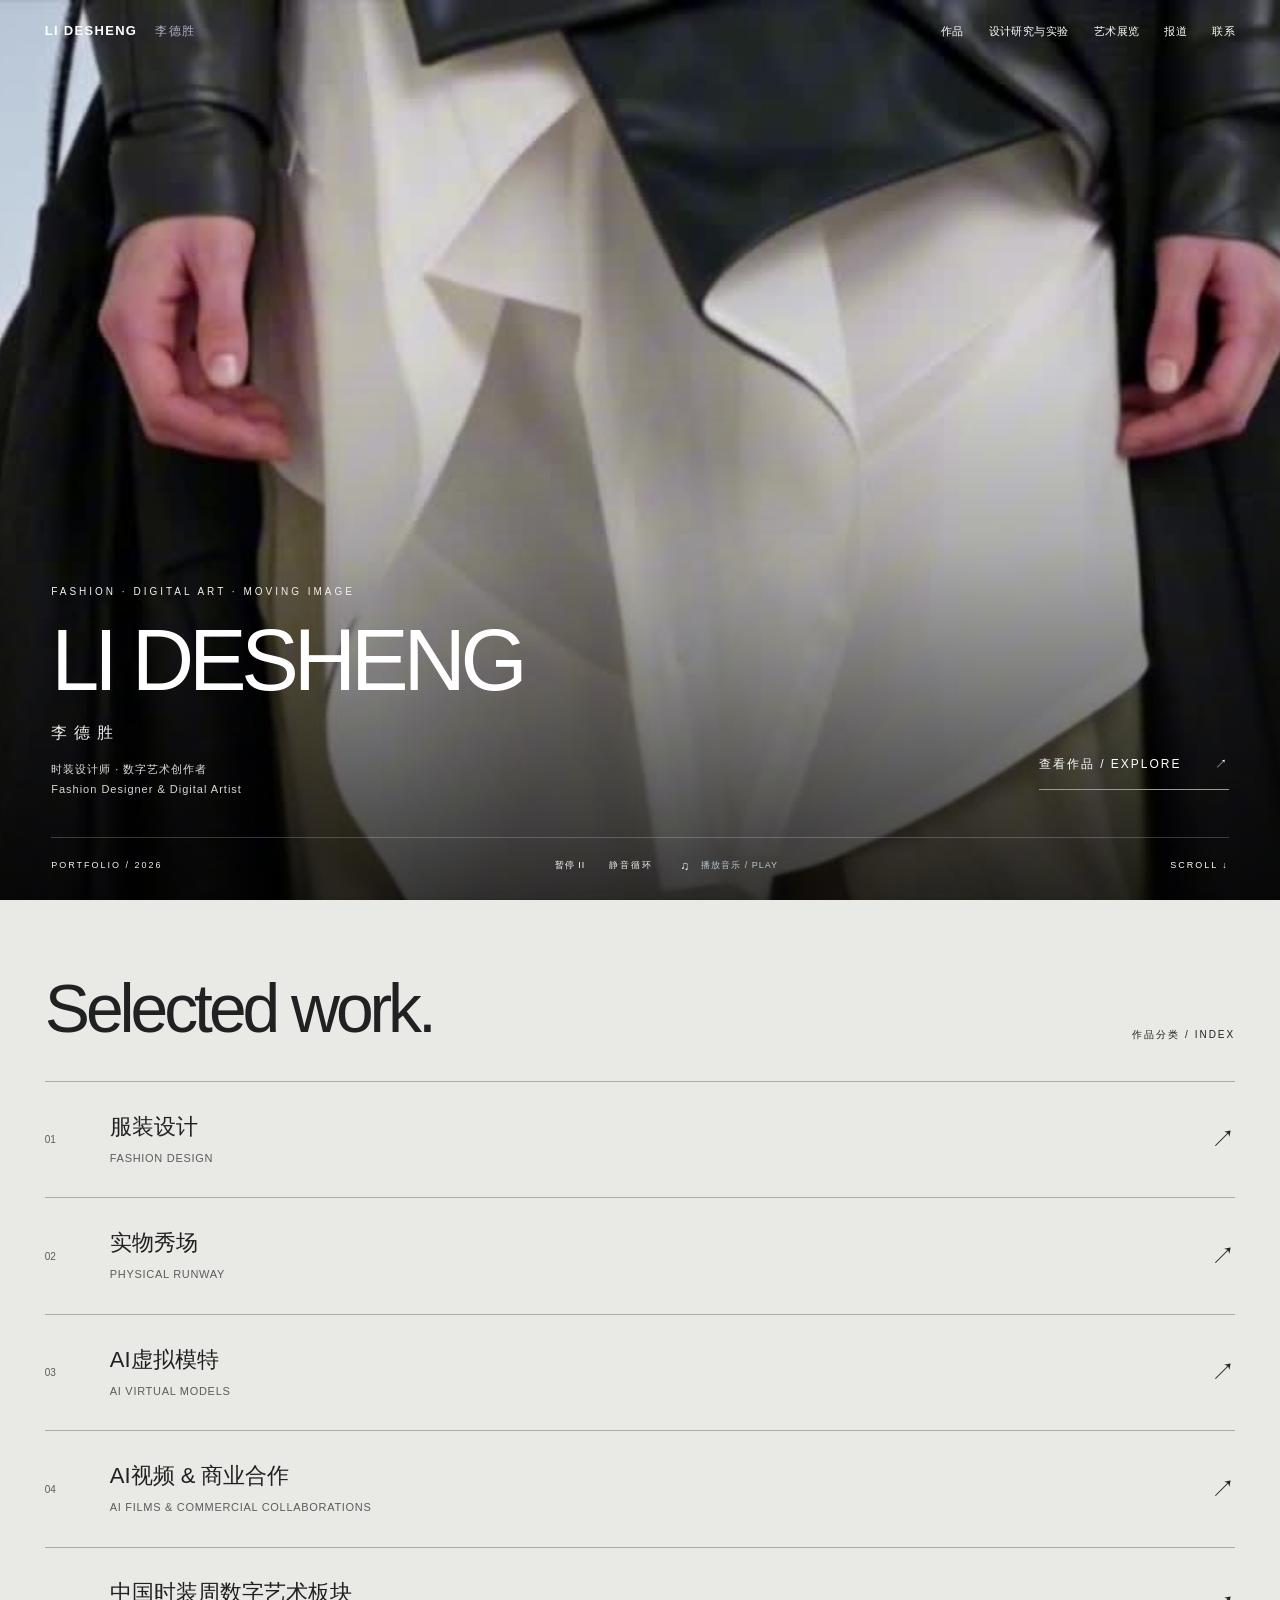
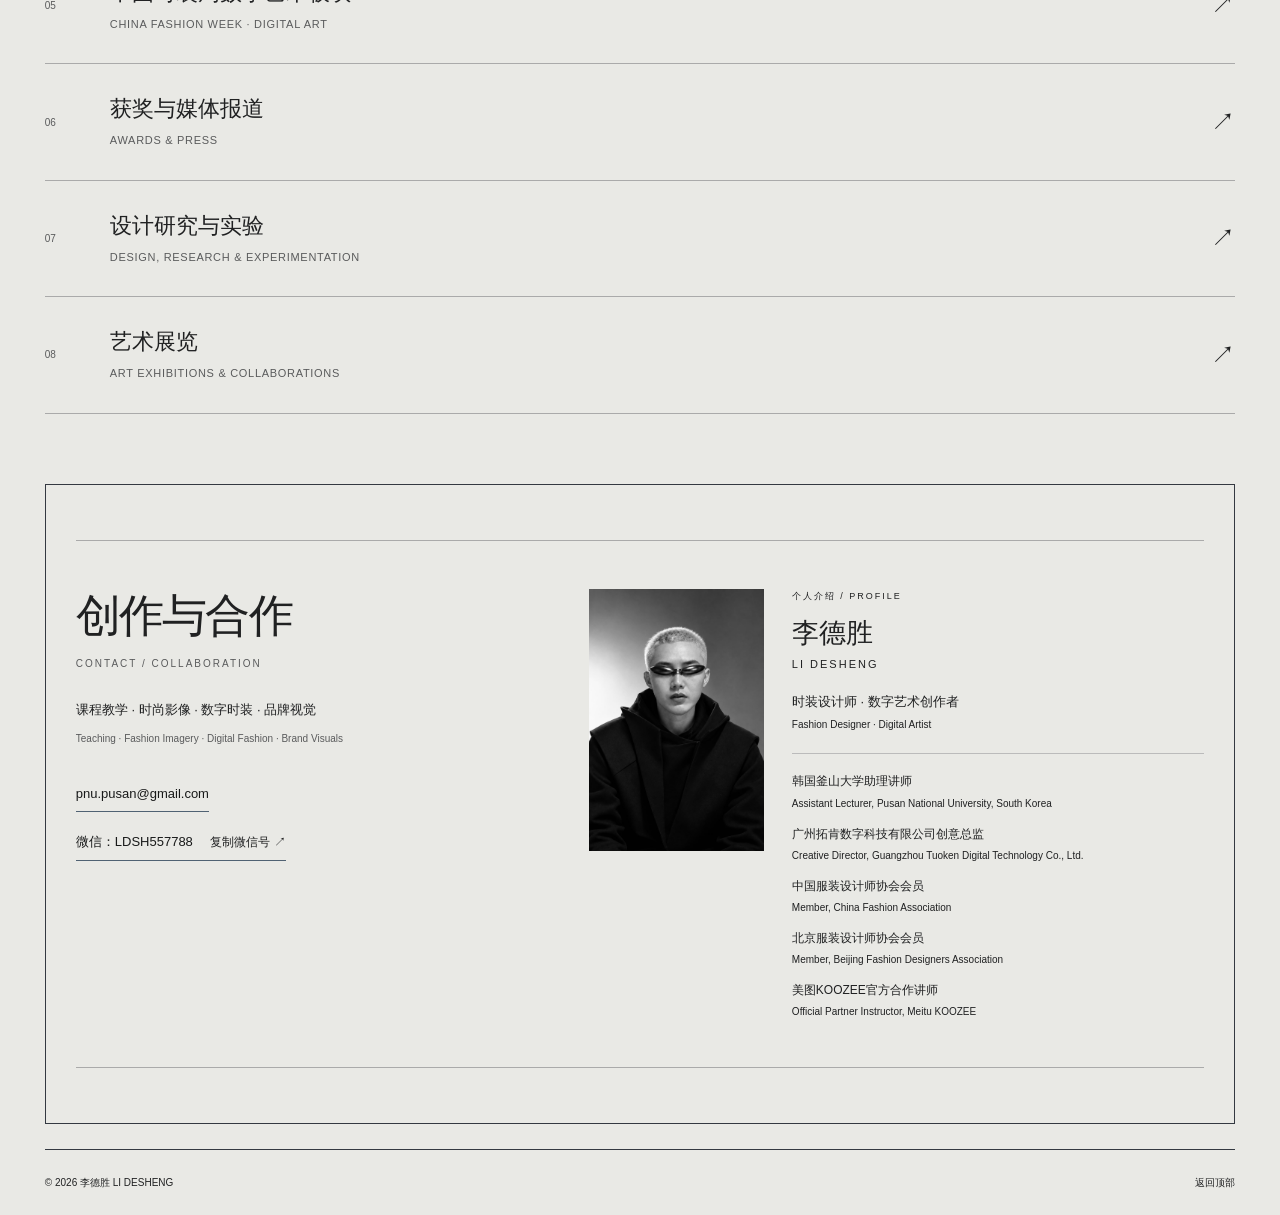
==== commit a4481bf8: "补充李德胜的中国服装设计师协会会员身份" ====
--- a/index.html
+++ b/index.html
@@ -119,49 +119,31 @@
 .capsule2026-grid .piece .caption{margin-top:10px;padding-top:10px;border-top:1px solid var(--line)}
 .capsule2026-archive-divider{display:flex;justify-content:space-between;gap:18px;margin-top:49px;padding-top:19px;border-top:1px solid var(--line);font:10px/1.5 monospace;letter-spacing:.13em;color:var(--muted)}
 @media(max-width:700px){.capsule2026{margin-bottom:26px}.capsule2026-heading{display:block;margin-bottom:22px}.capsule2026-heading h3{font-size:clamp(43px,12vw,76px);margin:13px 0 17px}.capsule2026-heading p{font-size:12px}.capsule2026-heading p small{font-size:9px}.capsule2026-index{display:block;margin-top:14px}.capsule2026-grid{grid-template-columns:repeat(2,minmax(0,1fr));gap:27px 13px}.capsule2026-grid .caption h3{font-size:12px}.capsule2026-archive-divider{font-size:8px;margin-top:30px}}
-</style><style>/* Floating signature overlay: decorative, noninteractive, and separate from artwork. */
-.signature-rain{position:fixed;inset:0;z-index:30;overflow:hidden;pointer-events:none!important;user-select:none;-webkit-user-select:none;contain:strict;mix-blend-mode:difference;color:#fff}
-.signature-rain__drop{position:absolute;top:0;left:var(--x);opacity:0;animation:signature-fall var(--duration) linear var(--delay) infinite;pointer-events:none!important}
-.signature-rain__name{display:block;font-family:Arial,sans-serif;font-weight:400;font-size:var(--size);letter-spacing:.24em;white-space:nowrap;animation:signature-sway var(--sway) ease-in-out var(--delay) infinite alternate}
-@keyframes signature-fall{0%{transform:translate3d(0,-70px,0);opacity:0}8%{opacity:.21}88%{opacity:.21}100%{transform:translate3d(var(--drift),calc(100vh + 70px),0);opacity:0}}
-@supports(height:100dvh){@keyframes signature-fall{0%{transform:translate3d(0,-70px,0);opacity:0}8%{opacity:.21}88%{opacity:.21}100%{transform:translate3d(var(--drift),calc(100dvh + 70px),0);opacity:0}}}
-@keyframes signature-sway{from{transform:translateX(-16px) rotate(-9deg)}to{transform:translateX(16px) rotate(5deg)}}
-@media(max-width:750px){.signature-rain__drop:nth-child(n+13){display:none}.signature-rain__name{font-size:11px;letter-spacing:.18em}}
-@media(prefers-reduced-motion:reduce){.signature-rain__drop{display:none;animation:none}.signature-rain__drop:nth-child(-n+3){display:block;top:var(--rest);opacity:.16;transform:rotate(-8deg)}.signature-rain__name{animation:none}}
-
-
-img,.image-button,.film-button{-webkit-touch-callout:none;-webkit-user-select:none;user-select:none}img{-webkit-user-drag:none}
-#viewer .signature-rain,#film-viewer .signature-rain{z-index:1}
+</style><style>
+
+
+
+
 #viewer #close,#film-viewer #film-close{z-index:2}
 #viewer-nav,#full-caption{position:relative;z-index:2}
 </style>
-<!-- Independent image-save deterrents; not a substitute for embedded image watermarks. -->
-<style id="image-save-protection-v2">
-img{-webkit-touch-callout:none!important;-webkit-user-select:none!important;user-select:none!important;-webkit-user-drag:none!important}
-button img,dialog img{pointer-events:none!important}
+<style id="portfolio-image-download">
+img{-webkit-touch-callout:default}
+#viewer-nav{flex-wrap:wrap;gap:12px}
+#viewer-nav button,#viewer-download{min-height:44px}
+#viewer-download{display:inline-flex;align-items:center;justify-content:center;padding:6px 18px;border:1px solid currentColor;font-size:14px;line-height:1.7;color:inherit;background:transparent;cursor:pointer}
+#viewer-download:hover{background:rgba(128,128,128,.15)}
 </style>
-<script id="image-save-guard-v2">
-(function(){
-  // Register before gallery/video code so unrelated errors cannot disable this guard.
-  document.addEventListener('contextmenu',function(event){
-    if(event.target instanceof Element && event.target.closest('input,textarea,[contenteditable="true"]'))return;
-    event.preventDefault();
-  },{capture:true});
-  document.addEventListener('dragstart',function(event){
-    if(event.target instanceof Element && event.target.closest('img,button[data-image],.image-button,dialog'))event.preventDefault();
-  },{capture:true});
-})();
-</script>
-</head><body><div class="signature-rain" aria-hidden="true"><span class="signature-rain__drop" style="--x:5%;--duration:40s;--delay:-1.667s;--size:12px;--sway:10s;--drift:28px;--rest:19%"><span class="signature-rain__name">LI DESHENG</span></span><span class="signature-rain__drop" style="--x:54%;--duration:40s;--delay:-5.000s;--size:11px;--sway:11s;--drift:-24px;--rest:48%"><span class="signature-rain__name">LI DESHENG</span></span><span class="signature-rain__drop" style="--x:23%;--duration:40s;--delay:-8.333s;--size:13px;--sway:12s;--drift:28px;--rest:77%"><span class="signature-rain__name">LI DESHENG</span></span><span class="signature-rain__drop" style="--x:73%;--duration:40s;--delay:-11.667s;--size:12px;--sway:13s;--drift:-24px;--rest:19%"><span class="signature-rain__name">LI DESHENG</span></span><span class="signature-rain__drop" style="--x:10%;--duration:40s;--delay:-15.000s;--size:11px;--sway:14s;--drift:28px;--rest:48%"><span class="signature-rain__name">LI DESHENG</span></span><span class="signature-rain__drop" style="--x:60%;--duration:40s;--delay:-18.333s;--size:13px;--sway:10s;--drift:-24px;--rest:77%"><span class="signature-rain__name">LI DESHENG</span></span><span class="signature-rain__drop" style="--x:32%;--duration:40s;--delay:-21.667s;--size:12px;--sway:11s;--drift:28px;--rest:19%"><span class="signature-rain__name">LI DESHENG</span></span><span class="signature-rain__drop" style="--x:78%;--duration:40s;--delay:-25.000s;--size:11px;--sway:12s;--drift:-24px;--rest:48%"><span class="signature-rain__name">LI DESHENG</span></span><span class="signature-rain__drop" style="--x:16%;--duration:40s;--delay:-28.333s;--size:13px;--sway:13s;--drift:28px;--rest:77%"><span class="signature-rain__name">LI DESHENG</span></span><span class="signature-rain__drop" style="--x:50%;--duration:40s;--delay:-31.667s;--size:12px;--sway:14s;--drift:-24px;--rest:19%"><span class="signature-rain__name">LI DESHENG</span></span><span class="signature-rain__drop" style="--x:4%;--duration:40s;--delay:-35.000s;--size:11px;--sway:10s;--drift:28px;--rest:48%"><span class="signature-rain__name">LI DESHENG</span></span><span class="signature-rain__drop" style="--x:68%;--duration:40s;--delay:-38.333s;--size:13px;--sway:11s;--drift:-24px;--rest:77%"><span class="signature-rain__name">LI DESHENG</span></span><span class="signature-rain__drop" style="--x:38%;--duration:40s;--delay:-5.000s;--size:12px;--sway:12s;--drift:28px;--rest:19%"><span class="signature-rain__name">LI DESHENG</span></span><span class="signature-rain__drop" style="--x:80%;--duration:40s;--delay:-11.667s;--size:11px;--sway:13s;--drift:-24px;--rest:48%"><span class="signature-rain__name">LI DESHENG</span></span><span class="signature-rain__drop" style="--x:20%;--duration:40s;--delay:-18.333s;--size:13px;--sway:14s;--drift:28px;--rest:77%"><span class="signature-rain__name">LI DESHENG</span></span><span class="signature-rain__drop" style="--x:57%;--duration:40s;--delay:-25.000s;--size:12px;--sway:10s;--drift:-24px;--rest:19%"><span class="signature-rain__name">LI DESHENG</span></span><span class="signature-rain__drop" style="--x:8%;--duration:40s;--delay:-31.667s;--size:11px;--sway:11s;--drift:28px;--rest:48%"><span class="signature-rain__name">LI DESHENG</span></span><span class="signature-rain__drop" style="--x:70%;--duration:40s;--delay:-38.333s;--size:13px;--sway:12s;--drift:-24px;--rest:77%"><span class="signature-rain__name">LI DESHENG</span></span></div><a class="skip" href="#work">跳转到作品</a><header><nav class="nav" aria-label="主导航"><a class="brand" href="#">LI DESHENG<span>李德胜</span></a><div class="links"><a href="#work">作品</a><a href="#about">设计研究与实验</a><a href="#exhibitions">艺术展览</a><a href="#press">报道</a><a href="#collaboration">联系</a></div></nav></header><main class="wrap"><section class="vh-hero"><video id="film" autoplay muted loop playsinline webkit-playsinline preload="auto" poster="./homepage-poster.jpg"><source src="./homepage-loop.mp4" type="video/mp4"></video><div class="vh-shade"></div><div class="vh-intro"><div class="vh-eyebrow">FASHION · DIGITAL ART · MOVING IMAGE</div><h1 class="vh-name">LI DESHENG</h1><div class="vh-cn">李德胜</div><div class="vh-desc"><div>时装设计师 · 数字艺术创作者</div><div class="vh-role-en" lang="en">Fashion Designer &amp; Digital Artist</div></div><a class="vh-entry" href="#work">查看作品 / EXPLORE <span>↗</span></a></div><div class="vh-bottom"><span>PORTFOLIO / 2026</span><div class="vh-controls"><button id="play" aria-label="暂停背景视频">暂停 II</button><span>静音循环</span><button id="music-toggle" class="music-control" type="button" aria-label="播放背景音乐 / Play background music" aria-pressed="false"><span class="music-icon" aria-hidden="true">♫</span><span id="music-label">播放音乐 / PLAY</span></button></div><a href="#work">SCROLL ↓</a></div></section><div class="work-index text-index-heading" id="work"><h2 id="category-heading">Selected work.</h2><span>作品分类 / INDEX</span></div><div id="category-index" class="text-work-index" aria-labelledby="category-heading"><a class="text-work-row" href="#fashion" data-category-link="fashion" aria-controls="fashion"><span class="text-work-number">01</span><div><h3>服装设计</h3><p lang="en">FASHION DESIGN</p></div><span class="text-work-arrow" aria-hidden="true">↗</span></a><a class="text-work-row" href="#runway" data-category-link="runway" aria-controls="runway"><span class="text-work-number">02</span><div><h3>实物秀场</h3><p lang="en">PHYSICAL RUNWAY</p></div><span class="text-work-arrow" aria-hidden="true">↗</span></a><a class="text-work-row" href="#portrait" data-category-link="portrait" aria-controls="portrait"><span class="text-work-number">03</span><div><h3>AI虚拟模特</h3><p lang="en">AI VIRTUAL MODELS</p></div><span class="text-work-arrow" aria-hidden="true">↗</span></a><a class="text-work-row" href="#video" data-category-link="video" aria-controls="video"><span class="text-work-number">04</span><div><h3>AI视频 & 商业合作</h3><p lang="en">AI FILMS &amp; COMMERCIAL COLLABORATIONS</p></div><span class="text-work-arrow" aria-hidden="true">↗</span></a><a class="text-work-row" href="#image" data-category-link="image" aria-controls="image"><span class="text-work-number">05</span><div><h3>中国时装周数字艺术板块</h3><p lang="en">CHINA FASHION WEEK · DIGITAL ART</p></div><span class="text-work-arrow" aria-hidden="true">↗</span></a><a class="text-work-row" href="#press" data-category-link="press" aria-controls="press"><span class="text-work-number">06</span><div><h3>获奖与媒体报道</h3><p lang="en">AWARDS &amp; PRESS</p></div><span class="text-work-arrow" aria-hidden="true">↗</span></a><a class="text-work-row" href="#about" data-category-link="about" aria-controls="about"><span class="text-work-number">07</span><div><h3>设计研究与实验</h3><p lang="en">DESIGN, RESEARCH &amp; EXPERIMENTATION</p></div><span class="text-work-arrow" aria-hidden="true">↗</span></a><a class="text-work-row" href="#exhibitions" data-category-link="exhibitions" aria-controls="exhibitions"><span class="text-work-number">08</span><div><h3>艺术展览</h3><p lang="en">ART EXHIBITIONS &amp; COLLABORATIONS</p></div><span class="text-work-arrow" aria-hidden="true">↗</span></a></div><section id="fashion" class="gallery-section" data-category="fashion" data-content-panel hidden><div class="category-panel-nav"><a href="#work" data-category-back>← 返回分类 <span lang="en">ALL CATEGORIES</span></a></div><div class="section-heading"><h2>服装设计<small>FASHION DESIGN</small></h2><span class="section-count">49 WORKS</span></div><div class="capsule2026" id="unfixed-form-2026" aria-labelledby="unfixed-form-title"><div class="capsule2026-heading"><div><span class="capsule2026-kicker">NEW SERIES / 2026.10</span><h3 id="unfixed-form-title">UNFIXED FORM</h3><p>解构剪裁 · 异质面料拼接 · 建筑式时装影像 <small lang="en">DECONSTRUCTED TAILORING — ARCHITECTURAL FASHION VISUALS</small></p></div><span class="capsule2026-index">10 VISUALS / 2026</span></div><div class="capsule2026-grid"><article class="piece"><button class="image-button" data-title="灰格解构 · 赤色几何 / GREY CHECK / CRIMSON GEOMETRY" aria-label="放大查看：灰格解构 · 赤色几何"><img draggable="false" src="./assets/unfixed-form-2026/unfixed-form-01-red-geometry.jpg" alt="灰格解构 · 赤色几何" width="896" height="1344" loading="lazy" decoding="async"></button><div class="caption"><h3>灰格解构 · 赤色几何<small lang="en">GREY CHECK / CRIMSON GEOMETRY</small></h3><span>01</span></div></article><article class="piece"><button class="image-button" data-title="灰格解构 · 结构剪裁 / GREY CHECK / TAILORING STUDY" aria-label="放大查看：灰格解构 · 结构剪裁"><img draggable="false" src="./assets/unfixed-form-2026/unfixed-form-02-plaid-tailoring.jpg" alt="灰格解构 · 结构剪裁" width="896" height="1344" loading="lazy" decoding="async"></button><div class="caption"><h3>灰格解构 · 结构剪裁<small lang="en">GREY CHECK / TAILORING STUDY</small></h3><span>02</span></div></article><article class="piece"><button class="image-button" data-title="灰格解构 · 金属空间 / GREY CHECK / METALLIC SPACE" aria-label="放大查看：灰格解构 · 金属空间"><img draggable="false" src="./assets/unfixed-form-2026/unfixed-form-03-metallic-space.jpg" alt="灰格解构 · 金属空间" width="896" height="1344" loading="lazy" decoding="async"></button><div class="caption"><h3>灰格解构 · 金属空间<small lang="en">GREY CHECK / METALLIC SPACE</small></h3><span>03</span></div></article><article class="piece"><button class="image-button" data-title="深蓝拼接 · 结构重组 / NAVY ASSEMBLAGE / CONSTRUCTED FORM" aria-label="放大查看：深蓝拼接 · 结构重组"><img draggable="false" src="./assets/unfixed-form-2026/unfixed-form-04-navy-assemblage.jpg" alt="深蓝拼接 · 结构重组" width="896" height="1344" loading="lazy" decoding="async"></button><div class="caption"><h3>深蓝拼接 · 结构重组<small lang="en">NAVY ASSEMBLAGE / CONSTRUCTED FORM</small></h3><span>04</span></div></article><article class="piece"><button class="image-button" data-title="灰调重构 · 层叠造型 / CHARCOAL LAYERS / RECONSTRUCTION" aria-label="放大查看：灰调重构 · 层叠造型"><img draggable="false" src="./assets/unfixed-form-2026/unfixed-form-05-charcoal-layers.jpg" alt="灰调重构 · 层叠造型" width="896" height="1344" loading="lazy" decoding="async"></button><div class="caption"><h3>灰调重构 · 层叠造型<small lang="en">CHARCOAL LAYERS / RECONSTRUCTION</small></h3><span>05</span></div></article><article class="piece"><button class="image-button" data-title="深蓝拼接 · 荧光玻璃 / NAVY ASSEMBLAGE / YELLOW GLASS" aria-label="放大查看：深蓝拼接 · 荧光玻璃"><img draggable="false" src="./assets/unfixed-form-2026/unfixed-form-06-yellow-glass.jpg" alt="深蓝拼接 · 荧光玻璃" width="896" height="1344" loading="lazy" decoding="async"></button><div class="caption"><h3>深蓝拼接 · 荧光玻璃<small lang="en">NAVY ASSEMBLAGE / YELLOW GLASS</small></h3><span>06</span></div></article><article class="piece"><button class="image-button" data-title="深蓝拼接 · 黑色日蚀 / NAVY ASSEMBLAGE / BLACK ECLIPSE" aria-label="放大查看：深蓝拼接 · 黑色日蚀"><img draggable="false" src="./assets/unfixed-form-2026/unfixed-form-07-black-eclipse.jpg" alt="深蓝拼接 · 黑色日蚀" width="896" height="1344" loading="lazy" decoding="async"></button><div class="caption"><h3>深蓝拼接 · 黑色日蚀<small lang="en">NAVY ASSEMBLAGE / BLACK ECLIPSE</small></h3><span>07</span></div></article><article class="piece"><button class="image-button" data-title="深蓝拼接 · 精裁造型 / NAVY ASSEMBLAGE / EDITORIAL LOOK" aria-label="放大查看：深蓝拼接 · 精裁造型"><img draggable="false" src="./assets/unfixed-form-2026/unfixed-form-08-navy-editorial.jpg" alt="深蓝拼接 · 精裁造型" width="896" height="1344" loading="lazy" decoding="async"></button><div class="caption"><h3>深蓝拼接 · 精裁造型<small lang="en">NAVY ASSEMBLAGE / EDITORIAL LOOK</small></h3><span>08</span></div></article><article class="piece"><button class="image-button" data-title="深蓝拼接 · 霓虹装置 / NAVY ASSEMBLAGE / NEON INSTALLATION" aria-label="放大查看：深蓝拼接 · 霓虹装置"><img draggable="false" src="./assets/unfixed-form-2026/unfixed-form-09-neon-installation.jpg" alt="深蓝拼接 · 霓虹装置" width="896" height="1344" loading="lazy" decoding="async"></button><div class="caption"><h3>深蓝拼接 · 霓虹装置<small lang="en">NAVY ASSEMBLAGE / NEON INSTALLATION</small></h3><span>09</span></div></article><article class="piece"><button class="image-button" data-title="冰川纪事 · 金色裂隙 / GLACIAL MONOLITH / GOLDEN FRACTURE" aria-label="放大查看：冰川纪事 · 金色裂隙"><img draggable="false" src="./assets/unfixed-form-2026/unfixed-form-10-ice-monolith.jpg" alt="冰川纪事 · 金色裂隙" width="896" height="1344" loading="lazy" decoding="async"></button><div class="caption"><h3>冰川纪事 · 金色裂隙<small lang="en">GLACIAL MONOLITH / GOLDEN FRACTURE</small></h3><span>10</span></div></article></div><div class="capsule2026-archive-divider"><span>THE ARCHIVE CONTINUES</span><span>PREVIOUS FASHION WORKS ↓</span></div></div><div class="gallery"><article class="piece"><button class="image-button" data-title="绿意层叠 · 针织与皮革 / Green Layers · Knitwear &amp; Leather" aria-label="放大查看：绿意层叠 · 针织与皮革"><img draggable="false" src="./fashion-green-knit-20261008.jpg" alt="绿意层叠 · 针织与皮革" width="928" height="1232" loading="lazy"></button><div class="caption"><h3>绿意层叠 · 针织与皮革<small lang="en">Green Layers · Knitwear &amp; Leather</small></h3><span>39</span></div></article><article class="piece"><button class="image-button" data-title="酒红层叠 · 针织与毛皮 / Burgundy Layers · Knitwear &amp; Fur" aria-label="放大查看：酒红层叠 · 针织与毛皮"><img draggable="false" src="./fashion-burgundy-fur-20261008.jpg" alt="酒红层叠 · 针织与毛皮" width="928" height="1232" loading="lazy"></button><div class="caption"><h3>酒红层叠 · 针织与毛皮<small lang="en">Burgundy Layers · Knitwear &amp; Fur</small></h3><span>40</span></div></article><article class="piece"><button class="image-button" data-title="形态之间 · 酒红针织系列 / BETWEEN FORMS · Burgundy Knitwear Series" aria-label="放大查看：形态之间 · 酒红针织系列"><img draggable="false" src="./between-forms-burgundy-20261008.jpg" alt="形态之间 · 酒红针织系列" width="1492" height="1054" loading="lazy"></button><div class="caption"><h3>形态之间 · 酒红针织系列<small lang="en">BETWEEN FORMS · Burgundy Knitwear Series</small></h3><span>37</span></div></article><article class="piece"><button class="image-button" data-title="形态之间 · 灰色针织系列 / BETWEEN FORMS · Grey Knitwear Series" aria-label="放大查看：形态之间 · 灰色针织系列"><img draggable="false" src="./between-forms-grey-20261008.jpg" alt="形态之间 · 灰色针织系列" width="1491" height="1055" loading="lazy"></button><div class="caption"><h3>形态之间 · 灰色针织系列<small lang="en">BETWEEN FORMS · Grey Knitwear Series</small></h3><span>38</span></div></article><article class="piece"><button class="image-button" data-title="黑白解构 · 垂坠造型 / Black & White Deconstruction · Draped Look" aria-label="放大查看：黑白解构 · 垂坠造型"><img draggable="false" src="./14303.jpeg" alt="黑白解构 · 垂坠造型" width="896" height="1344" loading="lazy"></button><div class="caption"><h3>黑白解构 · 垂坠造型<small lang="en">Black & White Deconstruction · Draped Look</small></h3><span>34</span></div></article><article class="piece"><button class="image-button" data-title="黑白解构 · 橄榄绿变奏 / Black & White Deconstruction · Olive Variation" aria-label="放大查看：黑白解构 · 橄榄绿变奏"><img draggable="false" src="./14306.jpeg" alt="黑白解构 · 橄榄绿变奏" width="896" height="1344" loading="lazy"></button><div class="caption"><h3>黑白解构 · 橄榄绿变奏<small lang="en">Black & White Deconstruction · Olive Variation</small></h3><span>35</span></div></article><article class="piece"><button class="image-button" data-title="黑白解构 · 结构特写 / Black & White Deconstruction · Structural Detail" aria-label="放大查看：黑白解构 · 结构特写"><img draggable="false" src="./14300.jpeg" alt="黑白解构 · 结构特写" width="960" height="1200" loading="lazy"></button><div class="caption"><h3>黑白解构 · 结构特写<small lang="en">Black & White Deconstruction · Structural Detail</small></h3><span>36</span></div></article><article class="piece"><button class="image-button" data-title="酒红层叠 · 时尚视觉 / Burgundy Layers · Fashion Visual" aria-label="放大查看：酒红层叠 · 时尚视觉"><img draggable="false" src="./burgundy-fashion-visual-20261008.jpg" alt="酒红层叠 · 时尚视觉" width="1089" height="1445" loading="lazy"></button><div class="caption"><h3>酒红层叠 · 时尚视觉<small lang="en">Burgundy Layers · Fashion Visual</small></h3><span>NEW 01</span></div></article><article class="piece"><button class="image-button" data-title="灰绿解构 · 服装设计 / Grey Green Deconstruction · Fashion Design" aria-label="放大查看：灰绿解构 · 服装设计"><img draggable="false" src="./design-grey-20261007.jpg" alt="灰绿解构 · 服装设计" width="928" height="1232" loading="lazy"></button><div class="caption"><h3>灰绿解构 · 服装设计<small lang="en">Grey Green Deconstruction · Fashion Design</small></h3><span>NEW 02</span></div></article><article class="piece"><button class="image-button" data-title="浅绿层叠 · 时尚视觉 / Pale Green Layers · Fashion Visual" aria-label="放大查看：浅绿层叠 · 时尚视觉"><img draggable="false" src="./design-lime-20261007.jpg" alt="浅绿层叠 · 时尚视觉" width="1089" height="1445" loading="lazy"></button><div class="caption"><h3>浅绿层叠 · 时尚视觉<small lang="en">Pale Green Layers · Fashion Visual</small></h3><span>NEW 03</span></div></article><article class="piece"><button class="image-button" data-title="黑灰层叠 · 结构造型 / Black &amp; Grey Layers · Sculptural Look" aria-label="放大查看：黑灰层叠 · 结构造型 / Black &amp; Grey Layers · Sculptural Look"><img draggable="false" src="./work-02.jpg" alt="黑灰层叠 · 结构造型" width="896" height="1344" loading="lazy"></button><div class="caption"><h3>黑灰层叠 · 结构造型<small lang="en">Black &amp; Grey Layers · Sculptural Look</small></h3><span>01</span></div></article><article class="piece"><button class="image-button" data-title="黑白垂坠 · 长裙造型 / Black &amp; White Draping · Long Dress" aria-label="放大查看：黑白垂坠 · 长裙造型 / Black &amp; White Draping · Long Dress"><img draggable="false" src="./work-03.jpg" alt="黑白垂坠 · 长裙造型" width="896" height="1344" loading="lazy"></button><div class="caption"><h3>黑白垂坠 · 长裙造型<small lang="en">Black &amp; White Draping · Long Dress</small></h3><span>02</span></div></article><article class="piece"><button class="image-button" data-title="灰色条纹 · 解构男装 I / Grey Pinstripes · Deconstructed Menswear I" aria-label="放大查看：灰色条纹 · 解构男装 I / Grey Pinstripes · Deconstructed Menswear I"><img draggable="false" src="./work-04.jpg" alt="灰色条纹 · 解构男装 I" width="896" height="1344" loading="lazy"></button><div class="caption"><h3>灰色条纹 · 解构男装 I<small lang="en">Grey Pinstripes · Deconstructed Menswear I</small></h3><span>03</span></div></article><article class="piece"><button class="image-button" data-title="灰色条纹 · 解构男装 II / Grey Pinstripes · Deconstructed Menswear II" aria-label="放大查看：灰色条纹 · 解构男装 II / Grey Pinstripes · Deconstructed Menswear II"><img draggable="false" src="./work-05.jpg" alt="灰色条纹 · 解构男装 II" width="896" height="1344" loading="lazy"></button><div class="caption"><h3>灰色条纹 · 解构男装 II<small lang="en">Grey Pinstripes · Deconstructed Menswear II</small></h3><span>04</span></div></article><article class="piece"><button class="image-button" data-title="黑白拼接 · 层叠造型 / Black &amp; White Panels · Layered Look" aria-label="放大查看：黑白拼接 · 层叠造型 / Black &amp; White Panels · Layered Look"><img draggable="false" src="./work-06.jpg" alt="黑白拼接 · 层叠造型" width="896" height="1344" loading="lazy"></button><div class="caption"><h3>黑白拼接 · 层叠造型<small lang="en">Black &amp; White Panels · Layered Look</small></h3><span>05</span></div></article><article class="piece"><button class="image-button" data-title="青瓷渡岁 · 系列设计 / Celadon Across the Years · Collection" aria-label="放大查看：青瓷渡岁 · 系列设计 / Celadon Across the Years · Collection"><img draggable="false" src="./work-07.jpg" alt="青瓷渡岁 · 系列设计" width="1536" height="1086" loading="lazy"></button><div class="caption"><h3>青瓷渡岁 · 系列设计<small lang="en">Celadon Across the Years · Collection</small></h3><span>06</span></div></article><article class="piece"><button class="image-button" data-title="羽化 · 系列设计 / Metamorphosis · Collection" aria-label="放大查看：羽化 · 系列设计 / Metamorphosis · Collection"><img draggable="false" src="./work-10.jpg" alt="羽化 · 系列设计" width="1536" height="1086" loading="lazy"></button><div class="caption"><h3>羽化 · 系列设计<small lang="en">Metamorphosis · Collection</small></h3><span>07</span></div></article><article class="piece"><button class="image-button" data-title="万象和鸣 · 系列设计 / Resonance of All Things · Collection" aria-label="放大查看：万象和鸣 · 系列设计 / Resonance of All Things · Collection"><img draggable="false" src="./work-13.jpg" alt="万象和鸣 · 系列设计" width="1536" height="1086" loading="lazy"></button><div class="caption"><h3>万象和鸣 · 系列设计<small lang="en">Resonance of All Things · Collection</small></h3><span>09</span></div></article><article class="piece"><button class="image-button" data-title="黑白山水 · 系列设计 / Monochrome Landscapes · Collection" aria-label="放大查看：黑白山水 · 系列设计 / Monochrome Landscapes · Collection"><img draggable="false" src="./work-15.jpg" alt="黑白山水 · 系列设计" width="1086" height="1536" loading="lazy"></button><div class="caption"><h3>黑白山水 · 系列设计<small lang="en">Monochrome Landscapes · Collection</small></h3><span>10</span></div></article><article class="piece"><button class="image-button" data-title="干涉场 · 系列设计 / Field of Interference · Collection" aria-label="放大查看：干涉场 · 系列设计 / Field of Interference · Collection"><img draggable="false" src="./work-16.jpg" alt="干涉场 · 系列设计" width="1536" height="1086" loading="lazy"></button><div class="caption"><h3>干涉场 · 系列设计<small lang="en">Field of Interference · Collection</small></h3><span>11</span></div></article><article class="piece"><button class="image-button" data-title="共栖 · 系列设计 / Symbiosis · Collection" aria-label="放大查看：共栖 · 系列设计 / Symbiosis · Collection"><img draggable="false" src="./work-18.jpg" alt="共栖 · 系列设计" width="1536" height="1086" loading="lazy"></button><div class="caption"><h3>共栖 · 系列设计<small lang="en">Symbiosis · Collection</small></h3><span>12</span></div></article><article class="piece"><button class="image-button" data-title="AFTERBEING · 系列设计 / AFTERBEING · Collection" aria-label="放大查看：AFTERBEING · 系列设计 / AFTERBEING · Collection"><img draggable="false" src="./work-19.jpg" alt="AFTERBEING · 系列设计" width="1440" height="927" loading="lazy"></button><div class="caption"><h3>AFTERBEING · 系列设计<small lang="en">AFTERBEING · Collection</small></h3><span>13</span></div></article><article class="piece"><button class="image-button" data-title="欣欣向荣 · 系列设计 / Flourishing · Collection" aria-label="放大查看：欣欣向荣 · 系列设计 / Flourishing · Collection"><img draggable="false" src="./work-20.jpg" alt="欣欣向荣 · 系列设计" width="1492" height="1054" loading="lazy"></button><div class="caption"><h3>欣欣向荣 · 系列设计<small lang="en">Flourishing · Collection</small></h3><span>14</span></div></article><article class="piece"><button class="image-button" data-title="云锋叠境 · 系列设计 / Layered Cloudscapes · Collection" aria-label="放大查看：云锋叠境 · 系列设计 / Layered Cloudscapes · Collection"><img draggable="false" src="./work-21.jpg" alt="云锋叠境 · 系列设计" width="1170" height="876" loading="lazy"></button><div class="caption"><h3>云锋叠境 · 系列设计<small lang="en">Layered Cloudscapes · Collection</small></h3><span>15</span></div></article><article class="piece"><button class="image-button" data-title="虚空生形 / VOID BREEDS FORM" aria-label="放大查看：虚空生形 / VOID BREEDS FORM"><img draggable="false" src="./work-22.jpg" alt="VOID BREEDS FORM" width="1133" height="795" loading="lazy"></button><div class="caption"><h3>虚空生形<small lang="en">VOID BREEDS FORM</small></h3><span>16</span></div></article><article class="piece"><button class="image-button" data-title="服装结构与细节研究 / Garment Structure &amp; Detail Study" aria-label="放大查看：服装结构与细节研究 / Garment Structure &amp; Detail Study"><img draggable="false" src="./work-23.jpg" alt="服装结构与细节研究" width="1055" height="1491" loading="lazy"></button><div class="caption"><h3>服装结构与细节研究<small lang="en">Garment Structure &amp; Detail Study</small></h3><span>17</span></div></article><article class="piece"><button class="image-button" data-title="层叠服装系列 / Layered Garment Collection" aria-label="放大查看：层叠服装系列 / Layered Garment Collection"><img draggable="false" src="./work-24.jpg" alt="层叠服装系列" width="2155" height="1280" loading="lazy"></button><div class="caption"><h3>层叠服装系列<small lang="en">Layered Garment Collection</small></h3><span>18</span></div></article><article class="piece"><button class="image-button" data-title="玄素 · 系列设计 / Black &amp; White · Collection" aria-label="放大查看：玄素 · 系列设计 / Black &amp; White · Collection"><img draggable="false" src="./work-25.jpg" alt="玄素 · 系列设计" width="1440" height="1085" loading="lazy"></button><div class="caption"><h3>玄素 · 系列设计<small lang="en">Black &amp; White · Collection</small></h3><span>19</span></div></article><article class="piece"><button class="image-button" data-title="MORPHOLOGY · 形态研究 / MORPHOLOGY · Form Study" aria-label="放大查看：MORPHOLOGY · 形态研究 / MORPHOLOGY · Form Study"><img draggable="false" src="./work-26.jpg" alt="MORPHOLOGY · 形态研究" width="1206" height="872" loading="lazy"></button><div class="caption"><h3>MORPHOLOGY · 形态研究<small lang="en">MORPHOLOGY · Form Study</small></h3><span>20</span></div></article><article class="piece"><button class="image-button" data-title="几何廓形研究 I / Geometric Silhouette Study I" aria-label="放大查看：几何廓形研究 I / Geometric Silhouette Study I"><img draggable="false" src="./work-27.jpg" alt="几何廓形研究 I" width="1024" height="1536" loading="lazy"></button><div class="caption"><h3>几何廓形研究 I<small lang="en">Geometric Silhouette Study I</small></h3><span>21</span></div></article><article class="piece"><button class="image-button" data-title="不对称廓形 · 长款造型 / Asymmetric Silhouette · Long Look" aria-label="放大查看：不对称廓形 · 长款造型 / Asymmetric Silhouette · Long Look"><img draggable="false" src="./work-31.jpg" alt="不对称廓形 · 长款造型" width="1052" height="1495" loading="lazy"></button><div class="caption"><h3>不对称廓形 · 长款造型<small lang="en">Asymmetric Silhouette · Long Look</small></h3><span>22</span></div></article><article class="piece"><button class="image-button" data-title="不对称廓形 · 高帽造型 / Asymmetric Silhouette · Tall Hat Look" aria-label="放大查看：不对称廓形 · 高帽造型 / Asymmetric Silhouette · Tall Hat Look"><img draggable="false" src="./work-32.jpg" alt="不对称廓形 · 高帽造型" width="912" height="1296" loading="lazy"></button><div class="caption"><h3>不对称廓形 · 高帽造型<small lang="en">Asymmetric Silhouette · Tall Hat Look</small></h3><span>23</span></div></article><article class="piece"><button class="image-button" data-title="不对称廓形 · 黑白拼接 / Asymmetric Silhouette · Black &amp; White Panels" aria-label="放大查看：不对称廓形 · 黑白拼接 / Asymmetric Silhouette · Black &amp; White Panels"><img draggable="false" src="./work-33.jpg" alt="不对称廓形 · 黑白拼接" width="1024" height="1536" loading="lazy"></button><div class="caption"><h3>不对称廓形 · 黑白拼接<small lang="en">Asymmetric Silhouette · Black &amp; White Panels</small></h3><span>24</span></div></article><article class="piece"><button class="image-button" data-title="建筑感女装廓形 / Architectural Womenswear Silhouette" aria-label="放大查看：建筑感女装廓形 / Architectural Womenswear Silhouette"><img draggable="false" src="./work-34.jpg" alt="建筑感女装廓形" width="1024" height="1536" loading="lazy"></button><div class="caption"><h3>建筑感女装廓形<small lang="en">Architectural Womenswear Silhouette</small></h3><span>25</span></div></article><article class="piece"><button class="image-button" data-title="银灰解构 · 层叠造型 / Silver Grey Deconstruction · Layered Look" aria-label="放大查看：银灰解构 · 层叠造型 / Silver Grey Deconstruction · Layered Look"><img draggable="false" src="./fashion-silver-grey-layered.jpg" alt="银灰解构服装，层叠翻领、宽肩上衣与阔腿裤" width="1024" height="1536" loading="lazy"></button><div class="caption"><h3>银灰解构 · 层叠造型<small lang="en">Silver Grey Deconstruction · Layered Look</small></h3><span>26</span></div></article><article class="piece"><button class="image-button" data-title="银灰解构 · 地铁影像 / Silver Grey Deconstruction · Metro Editorial" aria-label="放大查看：银灰解构 · 地铁影像 / Silver Grey Deconstruction · Metro Editorial"><img draggable="false" src="./silver-transit.jpg" alt="银灰解构 · 地铁影像" width="1024" height="1536" loading="lazy"></button><div class="caption"><h3>银灰解构 · 地铁影像<small lang="en">Silver Grey Deconstruction · Metro Editorial</small></h3><span>27</span></div></article><article class="piece"><button class="image-button" data-title="银灰解构 · 流动视线 / Silver Grey Deconstruction · Moving Perspectives" aria-label="放大查看：银灰解构 · 流动视线 / Silver Grey Deconstruction · Moving Perspectives"><img draggable="false" src="./silver-motion.jpg" alt="银灰解构 · 流动视线" width="1024" height="1536" loading="lazy"></button><div class="caption"><h3>银灰解构 · 流动视线<small lang="en">Silver Grey Deconstruction · Moving Perspectives</small></h3><span>28</span></div></article><article class="piece"><button class="image-button" data-title="银灰解构 · 镜面旷野 / Silver Grey Deconstruction · Chrome Landscape" aria-label="放大查看：银灰解构 · 镜面旷野 / Silver Grey Deconstruction · Chrome Landscape"><img draggable="false" src="./silver-landscape.jpg" alt="银灰解构 · 镜面旷野" width="1024" height="1536" loading="lazy"></button><div class="caption"><h3>银灰解构 · 镜面旷野<small lang="en">Silver Grey Deconstruction · Chrome Landscape</small></h3><span>29</span></div></article><article class="piece"><button class="image-button" data-title="银灰解构 · 材质特写 / Silver Grey Deconstruction · Material Close-up" aria-label="放大查看：银灰解构 · 材质特写 / Silver Grey Deconstruction · Material Close-up"><img draggable="false" src="./silver-detail.jpg" alt="银灰解构 · 材质特写" width="896" height="1344" loading="lazy"></button><div class="caption"><h3>银灰解构 · 材质特写<small lang="en">Silver Grey Deconstruction · Material Close-up</small></h3><span>30</span></div></article></div></section><section id="runway" class="gallery-section" data-category="runway" data-content-panel hidden><div class="category-panel-nav"><a href="#work" data-category-back>← 返回分类 <span lang="en">ALL CATEGORIES</span></a></div><div class="section-heading"><h2>实物秀场<small>PHYSICAL RUNWAY</small></h2><span class="section-count">7 LOOKS / 2025</span></div><p class="practice-intro">从设计构想到实物服装，记录作品在秀场中的结构、材质与动态。<span class="translation" lang="en">Physical garments on the runway: structure, material and movement.</span></p><h3 class="runway-label">PH VALUE 2025</h3><div class="runway-grid"><article class="piece"><button class="image-button" data-title="PH VALUE 2025 · LOOK 01" aria-label="放大查看：PH VALUE 2025 · LOOK 01"><img draggable="false" src="./runway-phvalue-2025-01.jpg" alt="PH VALUE 2025 · LOOK 01" width="1080" height="1620" loading="lazy"></button><div class="caption"><h3>秀场造型 01<small lang="en">Runway Look 01</small></h3><span>2025</span></div></article><article class="piece"><button class="image-button" data-title="PH VALUE 2025 · LOOK 02" aria-label="放大查看：PH VALUE 2025 · LOOK 02"><img draggable="false" src="./runway-phvalue-2025-02.jpg" alt="PH VALUE 2025 · LOOK 02" width="1080" height="1620" loading="lazy"></button><div class="caption"><h3>秀场造型 02<small lang="en">Runway Look 02</small></h3><span>2025</span></div></article><article class="piece"><button class="image-button" data-title="PH VALUE 2025 · LOOK 03" aria-label="放大查看：PH VALUE 2025 · LOOK 03"><img draggable="false" src="./runway-phvalue-2025-03.jpg" alt="PH VALUE 2025 · LOOK 03" width="1080" height="1620" loading="lazy"></button><div class="caption"><h3>秀场造型 03<small lang="en">Runway Look 03</small></h3><span>2025</span></div></article><article class="piece"><button class="image-button" data-title="PH VALUE 2025 · LOOK 04" aria-label="放大查看：PH VALUE 2025 · LOOK 04"><img draggable="false" src="./runway-phvalue-2025-04.jpg" alt="PH VALUE 2025 · LOOK 04" width="1080" height="1620" loading="lazy"></button><div class="caption"><h3>秀场造型 04<small lang="en">Runway Look 04</small></h3><span>2025</span></div></article></div><h3 class="runway-label">柯桥时尚周 2025 / KEQIAO FASHION WEEK</h3><div class="runway-grid"><article class="piece"><button class="image-button" data-title="柯桥时尚周 2025 / KEQIAO FASHION WEEK · LOOK 01" aria-label="放大查看：柯桥时尚周 2025 / KEQIAO FASHION WEEK · LOOK 01"><img draggable="false" src="./runway-keqiao-2025-01.jpg" alt="柯桥时尚周 2025 / KEQIAO FASHION WEEK · LOOK 01" width="1080" height="1619" loading="lazy"></button><div class="caption"><h3>秀场造型 01<small lang="en">Runway Look 01</small></h3><span>2025</span></div></article><article class="piece"><button class="image-button" data-title="柯桥时尚周 2025 / KEQIAO FASHION WEEK · LOOK 02" aria-label="放大查看：柯桥时尚周 2025 / KEQIAO FASHION WEEK · LOOK 02"><img draggable="false" src="./runway-keqiao-2025-02.jpg" alt="柯桥时尚周 2025 / KEQIAO FASHION WEEK · LOOK 02" width="1080" height="1620" loading="lazy"></button><div class="caption"><h3>秀场造型 02<small lang="en">Runway Look 02</small></h3><span>2025</span></div></article><article class="piece"><button class="image-button" data-title="柯桥时尚周 2025 / KEQIAO FASHION WEEK · LOOK 03" aria-label="放大查看：柯桥时尚周 2025 / KEQIAO FASHION WEEK · LOOK 03"><img draggable="false" src="./runway-keqiao-2025-03.jpg" alt="柯桥时尚周 2025 / KEQIAO FASHION WEEK · LOOK 03" width="1080" height="1620" loading="lazy"></button><div class="caption"><h3>秀场造型 03<small lang="en">Runway Look 03</small></h3><span>2025</span></div></article></div></section><section id="image" class="gallery-section" data-category="image" data-content-panel hidden><div class="category-panel-nav"><a href="#work" data-category-back>← 返回分类 <span lang="en">ALL CATEGORIES</span></a></div><div class="section-heading"><h2>中国时装周数字艺术板块<small lang="en">CHINA FASHION WEEK · DIGITAL ART</small></h2><span class="section-count">18 WORKS</span></div><div class="gallery"><article class="piece"><button class="image-button" data-title="白昼与夜色 · 建筑空间 / Day &amp; Night · Architectural Space" aria-label="放大查看：白昼与夜色 · 建筑空间 / Day &amp; Night · Architectural Space"><img draggable="false" src="./work-35.jpg" alt="白昼与夜色 · 建筑空间" width="1344" height="768" loading="lazy"></button><div class="caption"><h3>白昼与夜色 · 建筑空间<small lang="en">Day &amp; Night · Architectural Space</small></h3><span>28</span></div></article><article class="piece"><button class="image-button" data-title="白昼与夜色 · 红色造型 / Day &amp; Night · Red Look" aria-label="放大查看：白昼与夜色 · 红色造型 / Day &amp; Night · Red Look"><img draggable="false" src="./work-36.jpg" alt="白昼与夜色 · 红色造型" width="1082" height="1536" loading="lazy"></button><div class="caption"><h3>白昼与夜色 · 红色造型<small lang="en">Day &amp; Night · Red Look</small></h3><span>29</span></div></article><article class="piece"><button class="image-button" data-title="白昼与夜色 · 暗场 / Day &amp; Night · Dark Scene" aria-label="放大查看：白昼与夜色 · 暗场 / Day &amp; Night · Dark Scene"><img draggable="false" src="./work-37.jpg" alt="白昼与夜色 · 暗场" width="1213" height="682" loading="lazy"></button><div class="caption"><h3>白昼与夜色 · 暗场<small lang="en">Day &amp; Night · Dark Scene</small></h3><span>30</span></div></article><article class="piece"><button class="image-button" data-title="白昼与夜色 · 群像 / Day &amp; Night · Ensemble" aria-label="放大查看：白昼与夜色 · 群像 / Day &amp; Night · Ensemble"><img draggable="false" src="./work-38.jpg" alt="白昼与夜色 · 群像" width="1536" height="868" loading="lazy"></button><div class="caption"><h3>白昼与夜色 · 群像<small lang="en">Day &amp; Night · Ensemble</small></h3><span>31</span></div></article><article class="piece"><button class="image-button" data-title="白昼与夜色 · 影像变体 / Day &amp; Night · Visual Variation" aria-label="放大查看：白昼与夜色 · 影像变体 / Day &amp; Night · Visual Variation"><img draggable="false" src="./work-39.jpg" alt="白昼与夜色 · 影像变体" width="1217" height="578" loading="lazy"></button><div class="caption"><h3>白昼与夜色 · 影像变体<small lang="en">Day &amp; Night · Visual Variation</small></h3><span>32</span></div></article><article class="piece"><button class="image-button" data-title="数字服装 · 荒原 / Digital Fashion · Wilderness" aria-label="放大查看：数字服装 · 荒原 / Digital Fashion · Wilderness"><img draggable="false" src="./work-40.jpg" alt="数字服装 · 荒原" width="1536" height="864" loading="lazy"></button><div class="caption"><h3>数字服装 · 荒原<small lang="en">Digital Fashion · Wilderness</small></h3><span>33</span></div></article><article class="piece"><button class="image-button" data-title="数字服装 · 森林 / Digital Fashion · Forest" aria-label="放大查看：数字服装 · 森林 / Digital Fashion · Forest"><img draggable="false" src="./work-41.jpg" alt="数字服装 · 森林" width="1536" height="864" loading="lazy"></button><div class="caption"><h3>数字服装 · 森林<small lang="en">Digital Fashion · Forest</small></h3><span>34</span></div></article><article class="piece"><button class="image-button" data-title="数字服装 · 深海 / Digital Fashion · Deep Sea" aria-label="放大查看：数字服装 · 深海 / Digital Fashion · Deep Sea"><img draggable="false" src="./work-42.jpg" alt="数字服装 · 深海" width="1536" height="864" loading="lazy"></button><div class="caption"><h3>数字服装 · 深海<small lang="en">Digital Fashion · Deep Sea</small></h3><span>35</span></div></article><article class="piece"><button class="image-button" data-title="深蓝海洋 · 概念视觉 / Deep Blue Ocean · Concept Visual" aria-label="放大查看：深蓝海洋 · 概念视觉 / Deep Blue Ocean · Concept Visual"><img draggable="false" src="./work-43.jpg" alt="深蓝海洋 · 概念视觉" width="1536" height="864" loading="lazy"></button><div class="caption"><h3>深蓝海洋 · 概念视觉<small lang="en">Deep Blue Ocean · Concept Visual</small></h3><span>36</span></div></article><article class="piece"><button class="image-button" data-title="数字服装 · 生物形态 / Digital Fashion · Biological Forms" aria-label="放大查看：数字服装 · 生物形态 / Digital Fashion · Biological Forms"><img draggable="false" src="./work-44.jpg" alt="数字服装 · 生物形态" width="1536" height="864" loading="lazy"></button><div class="caption"><h3>数字服装 · 生物形态<small lang="en">Digital Fashion · Biological Forms</small></h3><span>37</span></div></article><article class="piece"><button class="image-button" data-title="数字服装 · 林间光影 / Digital Fashion · Forest Light" aria-label="放大查看：数字服装 · 林间光影 / Digital Fashion · Forest Light"><img draggable="false" src="./work-45.jpg" alt="数字服装 · 林间光影" width="1575" height="886" loading="lazy"></button><div class="caption"><h3>数字服装 · 林间光影<small lang="en">Digital Fashion · Forest Light</small></h3><span>38</span></div></article><article class="piece"><button class="image-button" data-title="海洋与虚拟感知 / Ocean &amp; Virtual Perception" aria-label="放大查看：海洋与虚拟感知 / Ocean &amp; Virtual Perception"><img draggable="false" src="./work-46.jpg" alt="海洋与虚拟感知" width="1536" height="863" loading="lazy"></button><div class="caption"><h3>海洋与虚拟感知<small lang="en">Ocean &amp; Virtual Perception</small></h3><span>39</span></div></article><article class="piece"><button class="image-button" data-title="云海与超现实植物 / Cloudscapes &amp; Surreal Plants" aria-label="放大查看：云海与超现实植物 / Cloudscapes &amp; Surreal Plants"><img draggable="false" src="./work-47.jpg" alt="云海与超现实植物" width="1536" height="857" loading="lazy"></button><div class="caption"><h3>云海与超现实植物<small lang="en">Cloudscapes &amp; Surreal Plants</small></h3><span>40</span></div></article><article class="piece"><button class="image-button" data-title="屏幕中的目光 / Gaze Through a Screen" aria-label="放大查看：屏幕中的目光 / Gaze Through a Screen"><img draggable="false" src="./work-48.jpg" alt="屏幕中的目光" width="1536" height="1024" loading="lazy"></button><div class="caption"><h3>屏幕中的目光<small lang="en">Gaze Through a Screen</small></h3><span>41</span></div></article><article class="piece"><button class="image-button" data-title="美妆概念视觉 I / Beauty Concept Visual I" aria-label="放大查看：美妆概念视觉 I / Beauty Concept Visual I"><img draggable="false" src="./work-49.jpg" alt="美妆概念视觉 I" width="1358" height="1159" loading="lazy"></button><div class="caption"><h3>美妆概念视觉 I<small lang="en">Beauty Concept Visual I</small></h3><span>42</span></div></article><article class="piece"><button class="image-button" data-title="美妆概念视觉 II / Beauty Concept Visual II" aria-label="放大查看：美妆概念视觉 II / Beauty Concept Visual II"><img draggable="false" src="./work-50.jpg" alt="美妆概念视觉 II" width="1358" height="1159" loading="lazy"></button><div class="caption"><h3>美妆概念视觉 II<small lang="en">Beauty Concept Visual II</small></h3><span>43</span></div></article><article class="piece"><button class="image-button" data-title="美妆概念视觉 III / Beauty Concept Visual III" aria-label="放大查看：美妆概念视觉 III / Beauty Concept Visual III"><img draggable="false" src="./work-51.jpg" alt="美妆概念视觉 III" width="1402" height="1122" loading="lazy"></button><div class="caption"><h3>美妆概念视觉 III<small lang="en">Beauty Concept Visual III</small></h3><span>44</span></div></article><article class="piece"><button class="image-button" data-title="美妆概念视觉 IV / Beauty Concept Visual IV" aria-label="放大查看：美妆概念视觉 IV / Beauty Concept Visual IV"><img draggable="false" src="./work-52.jpg" alt="美妆概念视觉 IV" width="1402" height="1122" loading="lazy"></button><div class="caption"><h3>美妆概念视觉 IV<small lang="en">Beauty Concept Visual IV</small></h3><span>45</span></div></article></div></section><section id="portrait" class="gallery-section" data-category="portrait" data-content-panel hidden><div class="category-panel-nav"><a href="#work" data-category-back>← 返回分类 <span lang="en">ALL CATEGORIES</span></a></div><div class="section-heading"><h2>AI虚拟模特<small>AI VIRTUAL MODELS</small></h2><span class="section-count">19 WORKS</span></div><div class="gallery"><article class="piece"><button class="image-button" data-title="银发模特 · 绿意肖像 / Silver-haired Model · Green Portrait" aria-label="放大查看：银发模特 · 绿意肖像"><img draggable="false" src="./model-silver-green-20261008.jpg" alt="银发模特 · 绿意肖像" width="928" height="1232" loading="lazy"></button><div class="caption"><h3>银发模特 · 绿意肖像<small lang="en">Silver-haired Model · Green Portrait</small></h3><span>18</span></div></article><article class="piece"><button class="image-button" data-title="银发模特 · 透明镜框 / Silver-haired Model · Clear Frames" aria-label="放大查看：银发模特 · 透明镜框"><img draggable="false" src="./model-silver-clear-20261008.jpg" alt="银发模特 · 透明镜框" width="928" height="1232" loading="lazy"></button><div class="caption"><h3>银发模特 · 透明镜框<small lang="en">Silver-haired Model · Clear Frames</small></h3><span>19</span></div></article><article class="piece"><button class="image-button" data-title="人物研究 · 自然雀斑 / Portrait Study · Natural Freckles" aria-label="放大查看：人物研究 · 自然雀斑 / Portrait Study · Natural Freckles"><img draggable="false" src="./work-53.jpg" alt="人物研究 · 自然雀斑" width="896" height="1344" loading="lazy"></button><div class="caption"><h3>人物研究 · 自然雀斑<small lang="en">Portrait Study · Natural Freckles</small></h3><span>46</span></div></article><article class="piece"><button class="image-button" data-title="人物研究 · 银发墨镜 / Portrait Study · Silver Hair &amp; Sunglasses" aria-label="放大查看：人物研究 · 银发墨镜 / Portrait Study · Silver Hair &amp; Sunglasses"><img draggable="false" src="./work-54.jpg" alt="人物研究 · 银发墨镜" width="896" height="1344" loading="lazy"></button><div class="caption"><h3>人物研究 · 银发墨镜<small lang="en">Portrait Study · Silver Hair &amp; Sunglasses</small></h3><span>47</span></div></article><article class="piece"><button class="image-button" data-title="人物研究 · 透明镜片 / Portrait Study · Clear Lenses" aria-label="放大查看：人物研究 · 透明镜片 / Portrait Study · Clear Lenses"><img draggable="false" src="./work-55.jpg" alt="人物研究 · 透明镜片" width="896" height="1344" loading="lazy"></button><div class="caption"><h3>人物研究 · 透明镜片<small lang="en">Portrait Study · Clear Lenses</small></h3><span>48</span></div></article><article class="piece"><button class="image-button" data-title="人物研究 · 自然肌理 / Portrait Study · Natural Skin Texture" aria-label="放大查看：人物研究 · 自然肌理 / Portrait Study · Natural Skin Texture"><img draggable="false" src="./work-56.jpg" alt="人物研究 · 自然肌理" width="896" height="1344" loading="lazy"></button><div class="caption"><h3>人物研究 · 自然肌理<small lang="en">Portrait Study · Natural Skin Texture</small></h3><span>49</span></div></article><article class="piece"><button class="image-button" data-title="人物研究 · 侧面光影 / Portrait Study · Side Lighting" aria-label="放大查看：人物研究 · 侧面光影 / Portrait Study · Side Lighting"><img draggable="false" src="./work-57.jpg" alt="人物研究 · 侧面光影" width="896" height="1344" loading="lazy"></button><div class="caption"><h3>人物研究 · 侧面光影<small lang="en">Portrait Study · Side Lighting</small></h3><span>50</span></div></article><article class="piece"><button class="image-button" data-title="人物研究 · 黑色肖像 / Portrait Study · Black Look" aria-label="放大查看：人物研究 · 黑色肖像 / Portrait Study · Black Look"><img draggable="false" src="./work-58.jpg" alt="人物研究 · 黑色肖像" width="896" height="1344" loading="lazy"></button><div class="caption"><h3>人物研究 · 黑色肖像<small lang="en">Portrait Study · Black Look</small></h3><span>51</span></div></article><article class="piece"><button class="image-button" data-title="人物研究 · 模特卡 / Portrait Study · Model Card" aria-label="放大查看：人物研究 · 模特卡 / Portrait Study · Model Card"><img draggable="false" src="./work-59.jpg" alt="人物研究 · 模特卡" width="1312" height="1199" loading="lazy"></button><div class="caption"><h3>人物研究 · 模特卡<small lang="en">Portrait Study · Model Card</small></h3><span>52</span></div></article><article class="piece"><button class="image-button" data-title="黑白人物肖像 / Black &amp; White Portrait" aria-label="放大查看：黑白人物肖像 / Black &amp; White Portrait"><img draggable="false" src="./work-60.jpg" alt="黑白人物肖像" width="1024" height="1536" loading="lazy"></button><div class="caption"><h3>黑白人物肖像<small lang="en">Black &amp; White Portrait</small></h3><span>53</span></div></article><article class="piece"><button class="image-button" data-title="自然光人物研究 I / Natural Light Portrait Study I" aria-label="放大查看：自然光人物研究 I / Natural Light Portrait Study I"><img draggable="false" src="./work-61.jpg" alt="自然光人物研究 I" width="896" height="1344" loading="lazy"></button><div class="caption"><h3>自然光人物研究 I<small lang="en">Natural Light Portrait Study I</small></h3><span>54</span></div></article><article class="piece"><button class="image-button" data-title="自然光人物研究 II / Natural Light Portrait Study II" aria-label="放大查看：自然光人物研究 II / Natural Light Portrait Study II"><img draggable="false" src="./work-62.jpg" alt="自然光人物研究 II" width="896" height="1344" loading="lazy"></button><div class="caption"><h3>自然光人物研究 II<small lang="en">Natural Light Portrait Study II</small></h3><span>55</span></div></article><article class="piece"><button class="image-button" data-title="自然光人物研究 III / Natural Light Portrait Study III" aria-label="放大查看：自然光人物研究 III / Natural Light Portrait Study III"><img draggable="false" src="./work-63.jpg" alt="自然光人物研究 III" width="928" height="1232" loading="lazy"></button><div class="caption"><h3>自然光人物研究 III<small lang="en">Natural Light Portrait Study III</small></h3><span>56</span></div></article><article class="piece"><button class="image-button" data-title="人物研究 · 冷调肌理 / Portrait Study · Cool Tones" aria-label="放大查看：人物研究 · 冷调肌理 / Portrait Study · Cool Tones"><img draggable="false" src="./work-64.jpg" alt="人物研究 · 冷调肌理" width="896" height="1344" loading="lazy"></button><div class="caption"><h3>人物研究 · 冷调肌理<small lang="en">Portrait Study · Cool Tones</small></h3><span>57</span></div></article><article class="piece"><button class="image-button" data-title="针织造型人物研究 I / Knitwear Portrait Study I" aria-label="放大查看：针织造型人物研究 I / Knitwear Portrait Study I"><img draggable="false" src="./work-65.jpg" alt="针织造型人物研究 I" width="1400" height="1400" loading="lazy"></button><div class="caption"><h3>针织造型人物研究 I<small lang="en">Knitwear Portrait Study I</small></h3><span>58</span></div></article><article class="piece"><button class="image-button" data-title="针织造型人物研究 II / Knitwear Portrait Study II" aria-label="放大查看：针织造型人物研究 II / Knitwear Portrait Study II"><img draggable="false" src="./work-66.jpg" alt="针织造型人物研究 II" width="1086" height="1448" loading="lazy"></button><div class="caption"><h3>针织造型人物研究 II<small lang="en">Knitwear Portrait Study II</small></h3><span>59</span></div></article><article class="piece"><button class="image-button" data-title="户外人物 · 黑色外套 / Outdoor Portrait · Black Coat" aria-label="放大查看：户外人物 · 黑色外套 / Outdoor Portrait · Black Coat"><img draggable="false" src="./work-67.jpg" alt="户外人物 · 黑色外套" width="928" height="1232" loading="lazy"></button><div class="caption"><h3>户外人物 · 黑色外套<small lang="en">Outdoor Portrait · Black Coat</small></h3><span>60</span></div></article><article class="piece"><button class="image-button" data-title="户外人物 · 白色造型 / Outdoor Portrait · White Look" aria-label="放大查看：户外人物 · 白色造型 / Outdoor Portrait · White Look"><img draggable="false" src="./work-68.jpg" alt="户外人物 · 白色造型" width="928" height="1232" loading="lazy"></button><div class="caption"><h3>户外人物 · 白色造型<small lang="en">Outdoor Portrait · White Look</small></h3><span>61</span></div></article><article class="piece"><button class="image-button" data-title="户外人物 · 粉色造型 / Outdoor Portrait · Pink Look" aria-label="放大查看：户外人物 · 粉色造型 / Outdoor Portrait · Pink Look"><img draggable="false" src="./work-70.jpg" alt="户外人物 · 粉色造型" width="928" height="1232" loading="lazy"></button><div class="caption"><h3>户外人物 · 粉色造型<small lang="en">Outdoor Portrait · Pink Look</small></h3><span>62</span></div></article></div></section><section id="video" class="gallery-section" data-category="video" data-content-panel hidden><div class="category-panel-nav"><a href="#work" data-category-back>← 返回分类 <span lang="en">ALL CATEGORIES</span></a></div><div class="section-heading"><h2>AI视频 & 商业合作<small lang="en">AI FILMS &amp; COMMERCIAL COLLABORATIONS</small></h2><span class="section-count">14 FILMS</span></div><div class="film-grid"><article class="film-card"><button class="film-button" data-src="./film-off-balance-20261014.mp4" data-title="失衡瞬间 · 时尚短片 / Off Balance · Fashion Film" aria-label="播放：失衡瞬间 · 时尚短片"><img draggable="false" src="./film-off-balance-20261014.jpg" alt="失衡瞬间 · 咖啡与苹果悬停的视频封面" width="686" height="512" loading="lazy"><span class="play-symbol" aria-hidden="true">▶</span><span class="film-duration">00:15</span></button><div class="caption"><h3>失衡瞬间 · 时尚短片<small lang="en">Off Balance · Fashion Film</small></h3><span>FILM 14</span></div></article><article class="film-card"><button class="film-button" data-src="./film-rebel-v2-20261008.mp4" data-title="银发叛逆 · 时尚短片 / Silver-haired Rebel · Fashion Film" aria-label="播放：银发叛逆 · 时尚短片"><img draggable="false" src="./film-rebel-20261008.jpg" alt="银发叛逆 · 时尚短片视频封面" width="512" height="686" loading="lazy"><span class="play-symbol" aria-hidden="true">▶</span><span class="film-duration">00:50</span></button><div class="caption"><h3>银发叛逆 · 时尚短片<small lang="en">Silver-haired Rebel · Fashion Film</small></h3><span>FILM 13</span></div></article><article class="film-card"><button class="film-button" data-src="./film-playful-layers-20261007.mp4?v=20261007-original" data-title="层叠童心 · 时尚短片 / Playful Layers · Fashion Film" aria-label="播放：层叠童心 · 时尚短片"><img draggable="false" src="./film-playful-layers-20261007.jpg" alt="层叠童心 · 时尚短片视频封面" width="512" height="686" loading="lazy"><span class="play-symbol" aria-hidden="true">▶</span><span class="film-duration">00:45</span></button><div class="caption"><h3>层叠童心 · 时尚短片<small lang="en">Playful Layers · Fashion Film</small></h3><span>FILM 12</span></div></article><article class="film-card"><button class="film-button" data-src="https://lidesheng-lab.github.io/-lidesheng-lab.github.io/film-01.mp4" data-title="荒原叙事 · 概念短片 / Wilderness Narrative · Concept Film" aria-label="播放：荒原叙事 · 概念短片 / Wilderness Narrative · Concept Film"><img draggable="false" src="./film-01.jpg" alt="荒原叙事 · 概念短片视频封面" width="854" height="480" loading="lazy"><span class="play-symbol" aria-hidden="true">▶</span><span class="film-duration">01:13</span></button><div class="caption"><h3>荒原叙事 · 概念短片<small lang="en">Wilderness Narrative · Concept Film</small></h3><span>FILM 01</span></div></article><article class="film-card"><button class="film-button" data-src="https://lidesheng-lab.github.io/-lidesheng-lab.github.io/film-02.mp4" data-title="暗场人物 · 叙事影像 / Figures in the Dark · Narrative Film" aria-label="播放：暗场人物 · 叙事影像 / Figures in the Dark · Narrative Film"><img draggable="false" src="./film-02.jpg" alt="暗场人物 · 叙事影像视频封面" width="512" height="910" loading="lazy"><span class="play-symbol" aria-hidden="true">▶</span><span class="film-duration">00:25</span></button><div class="caption"><h3>暗场人物 · 叙事影像<small lang="en">Figures in the Dark · Narrative Film</small></h3><span>FILM 02</span></div></article><article class="film-card"><button class="film-button" data-src="https://lidesheng-lab.github.io/-lidesheng-lab.github.io/film-03.mp4" data-title="深海共生 · 数字时装 / Deep Sea Symbiosis · Digital Fashion" aria-label="播放：深海共生 · 数字时装 / Deep Sea Symbiosis · Digital Fashion"><img draggable="false" src="./film-03.jpg" alt="深海共生 · 数字时装视频封面" width="908" height="512" loading="lazy"><span class="play-symbol" aria-hidden="true">▶</span><span class="film-duration">00:10</span></button><div class="caption"><h3>深海共生 · 数字时装<small lang="en">Deep Sea Symbiosis · Digital Fashion</small></h3><span>FILM 03</span></div></article><article class="film-card"><button class="film-button" data-src="https://lidesheng-lab.github.io/-lidesheng-lab.github.io/film-04.mp4" data-title="生物形态 · 时尚影像 / Biological Forms · Fashion Film" aria-label="播放：生物形态 · 时尚影像 / Biological Forms · Fashion Film"><img draggable="false" src="./film-04.jpg" alt="生物形态 · 时尚影像视频封面" width="908" height="512" loading="lazy"><span class="play-symbol" aria-hidden="true">▶</span><span class="film-duration">00:07</span></button><div class="caption"><h3>生物形态 · 时尚影像<small lang="en">Biological Forms · Fashion Film</small></h3><span>FILM 04</span></div></article><article class="film-card"><button class="film-button" data-src="https://lidesheng-lab.github.io/-lidesheng-lab.github.io/film-05.mp4" data-title="展柜中的时装 / Fashion in a Display Case" aria-label="播放：展柜中的时装 / Fashion in a Display Case"><img draggable="false" src="./film-05.jpg" alt="展柜中的时装视频封面" width="512" height="832" loading="lazy"><span class="play-symbol" aria-hidden="true">▶</span><span class="film-duration">00:10</span></button><div class="caption"><h3>展柜中的时装<small lang="en">Fashion in a Display Case</small></h3><span>FILM 05</span></div></article><article class="film-card"><button class="film-button" data-src="https://lidesheng-lab.github.io/-lidesheng-lab.github.io/film-06.mp4" data-title="釜山大学服装学科宣传片项目制作 / Promotional Film Production for the Department of Clothing and Textiles, Pusan National University" aria-label="播放：釜山大学服装学科宣传片项目制作 / Promotional Film Production for the Department of Clothing and Textiles, Pusan National University"><img draggable="false" src="./film-06.jpg" alt="空间叙事 · 视觉短片视频封面" width="910" height="512" loading="lazy"><span class="play-symbol" aria-hidden="true">▶</span><span class="film-duration">02:50</span></button><div class="caption"><h3>釜山大学服装学科宣传片项目制作<small lang="en">Promotional Film Production for the Department of Clothing and Textiles, Pusan National University</small></h3><span>FILM 06</span></div></article><article class="film-card"><button class="film-button" data-src="https://lidesheng-lab.github.io/-lidesheng-lab.github.io/film-07.mp4" data-title="时装秀场 · 动态呈现 / Runway · Moving Image" aria-label="播放：时装秀场 · 动态呈现 / Runway · Moving Image"><img draggable="false" src="./film-07.jpg" alt="时装秀场 · 动态呈现视频封面" width="724" height="512" loading="lazy"><span class="play-symbol" aria-hidden="true">▶</span><span class="film-duration">00:25</span></button><div class="caption"><h3>时装秀场 · 动态呈现<small lang="en">Runway · Moving Image</small></h3><span>FILM 07</span></div></article><article class="film-card"><button class="film-button" data-src="https://lidesheng-lab.github.io/-lidesheng-lab.github.io/film-08.mp4" data-title="建筑空间 · 服装影像 / Architectural Space · Fashion Film" aria-label="播放：建筑空间 · 服装影像 / Architectural Space · Fashion Film"><img draggable="false" src="./film-08.jpg" alt="建筑空间 · 服装影像视频封面" width="768" height="512" loading="lazy"><span class="play-symbol" aria-hidden="true">▶</span><span class="film-duration">00:10</span></button><div class="caption"><h3>建筑空间 · 服装影像<small lang="en">Architectural Space · Fashion Film</small></h3><span>FILM 08</span></div></article><article class="film-card"><button class="film-button" data-src="https://lidesheng-lab.github.io/-lidesheng-lab.github.io/film-10.mp4" data-title="羽翼形态 · 时尚短片 / Wing Forms · Fashion Film" aria-label="播放：羽翼形态 · 时尚短片 / Wing Forms · Fashion Film"><img draggable="false" src="./film-10.jpg" alt="羽翼形态 · 时尚短片视频封面" width="512" height="770" loading="lazy"><span class="play-symbol" aria-hidden="true">▶</span><span class="film-duration">00:07</span></button><div class="caption"><h3>羽翼形态 · 时尚短片<small lang="en">Wing Forms · Fashion Film</small></h3><span>FILM 09</span></div></article><article class="film-card"><button class="film-button" data-src="https://lidesheng-lab.github.io/-lidesheng-lab.github.io/film-silver-transit-20261005.mp4" data-title="银灰解构 · 未来时尚短片 / Silver Grey Deconstruction · Future Fashion Film" aria-label="播放：银灰解构 · 未来时尚短片 / Silver Grey Deconstruction · Future Fashion Film"><img draggable="false" src="./film-silver-transit-20261005.jpg" alt="银灰解构 · 未来时尚短片视频封面" width="910" height="512" loading="lazy"><span class="play-symbol" aria-hidden="true">▶</span><span class="film-duration">00:51</span></button><div class="caption"><h3>银灰解构 · 未来时尚短片<small lang="en">Silver Grey Deconstruction · Future Fashion Film</small></h3><span>FILM 10</span></div></article><article class="film-card"><button class="film-button" data-parts="./film-11-20261009.part1|./film-11-20261009.part2|./film-11-20261009.part3|./film-11-20261009.part4|./film-11-20261009.part5|./film-11-20261009.part6|./film-11-20261009.part7|./film-11-20261009.part8|./film-11-20261009.part9" data-title="番茄旷野 · 时尚短片 / Tomato Fields · Fashion Film" aria-label="播放：番茄旷野 · 时尚短片 / Tomato Fields · Fashion Film"><img draggable="false" src="./film-11-20261006.jpg" alt="番茄旷野 · 时尚短片视频封面" width="1174" height="512" loading="lazy"><span class="play-symbol" aria-hidden="true">▶</span><span class="film-duration">01:50</span></button><div class="caption"><h3>番茄旷野 · 时尚短片<small lang="en">Tomato Fields · Fashion Film</small></h3><span>FILM 11</span></div></article></div></section><section id="about" data-content-panel hidden><div class="category-panel-nav"><a href="#work" data-category-back>← 返回分类 <span lang="en">ALL CATEGORIES</span></a></div><div class="about-grid"><div><div class="eyebrow">个人档案 / PROFILE &amp; PRACTICE</div><h2 class="name">设计研究与实验<small lang="en">DESIGN, RESEARCH &amp; EXPERIMENTATION</small></h2><p class="role">独立设计师<br>数字时尚创作者<br>AI–3D 服装设计教研者<span class="translation" lang="en">Independent Designer<br>Digital Fashion Creator<br>AI–3D Fashion Design Educator &amp; Researcher</span></p></div><div><p class="bio">以设计实践为核心，持续开展系列服装创作、数字时尚实验与教学研究。通过服装结构、材料和影像的交织，探索实体与虚拟之间的表达。<span class="translation" lang="en">My practice spans fashion collections, digital fashion experimentation, teaching and research. By interweaving garment structures, materials and moving images, I explore expression across physical and virtual worlds.</span></p><div class="details"><div><h3>创作与教学 / PRACTICE &amp; TEACHING</h3><p>广州拓肯数字科技有限公司<br>AI 服装设计 · 视觉创作<br>课程教学 · 设计赛事辅导<span class="translation" lang="en">Guangzhou Tuoken Digital Technology Co., Ltd.<br>AI Fashion Design · Visual Creation<br>Teaching · Design Competition Mentoring</span></p></div><div><h3>创作工具 / TOOLS</h3><p>CLO3D / Nomad<br>Photoshop / Illustrator<br>Midjourney / ChatGPT</p></div></div></div></div><div class="research-publications"><div class="section-heading"><h2>研究论文<small>SELECTED RESEARCH</small></h2><span class="section-count">2024—2025</span></div><div class="paper-grid"><article class="paper-card"><div class="eyebrow">2024 / 可持续时尚 · 升级再造</div><h3>Could Punk Style be the New Solution for Up-Cycling Fashion?</h3><p>Li, D., &amp; Lee, Y. K. (2024). <em>International Journal of Costume and Fashion</em>, 24(2), 13–26.</p><p>探索朋克风格与升级再造设计的结合，并运用 CLO 3D 进行设计调整与原型开发。<span class="translation" lang="en">Exploring punk style and upcycling through design development and CLO 3D prototyping.</span></p><a href="https://doi.org/10.7233/ijcf.2024.24.2.013" target="_blank" rel="noopener noreferrer">阅读论文 / DOI ↗</a></article><article class="paper-card"><div class="eyebrow">2025 / 设计教育 · 升级再造</div><h3>A Qualitative Comparison of Upcycling and Conventional Design Development in a Fashion Design Studio Class</h3><p>Li, D., &amp; Lee, Y. K. (2025). <em>한국의류학회지 / Journal of the Korean Society of Clothing and Textiles</em>, 49(5), 1061–1079.</p><p>服装设计工作室课程中，升级再造与常规设计开发的定性比较研究。<span class="translation" lang="en">A qualitative comparison of upcycling and conventional design development in studio teaching.</span></p><a href="https://doi.org/10.5850/JKSCT.2025.49.5.1061" target="_blank" rel="noopener noreferrer">阅读论文 / DOI ↗</a></article></div>
+</head><body><a class="skip" href="#work">跳转到作品</a><header><nav class="nav" aria-label="主导航"><a class="brand" href="#">LI DESHENG<span>李德胜</span></a><div class="links"><a href="#work">作品</a><a href="#about">设计研究与实验</a><a href="#exhibitions">艺术展览</a><a href="#press">报道</a><a href="#collaboration">联系</a></div></nav></header><main class="wrap"><section class="vh-hero"><video id="film" autoplay muted loop playsinline webkit-playsinline preload="auto" poster="./homepage-poster.jpg"><source src="./homepage-loop.mp4" type="video/mp4"></video><div class="vh-shade"></div><div class="vh-intro"><div class="vh-eyebrow">FASHION · DIGITAL ART · MOVING IMAGE</div><h1 class="vh-name">LI DESHENG</h1><div class="vh-cn">李德胜</div><div class="vh-desc"><div>时装设计师 · 数字艺术创作者</div><div class="vh-role-en" lang="en">Fashion Designer &amp; Digital Artist</div></div><a class="vh-entry" href="#work">查看作品 / EXPLORE <span>↗</span></a></div><div class="vh-bottom"><span>PORTFOLIO / 2026</span><div class="vh-controls"><button id="play" aria-label="暂停背景视频">暂停 II</button><span>静音循环</span><button id="music-toggle" class="music-control" type="button" aria-label="播放背景音乐 / Play background music" aria-pressed="false"><span class="music-icon" aria-hidden="true">♫</span><span id="music-label">播放音乐 / PLAY</span></button></div><a href="#work">SCROLL ↓</a></div></section><div class="work-index text-index-heading" id="work"><h2 id="category-heading">Selected work.</h2><span>作品分类 / INDEX</span></div><div id="category-index" class="text-work-index" aria-labelledby="category-heading"><a class="text-work-row" href="#fashion" data-category-link="fashion" aria-controls="fashion"><span class="text-work-number">01</span><div><h3>服装设计</h3><p lang="en">FASHION DESIGN</p></div><span class="text-work-arrow" aria-hidden="true">↗</span></a><a class="text-work-row" href="#runway" data-category-link="runway" aria-controls="runway"><span class="text-work-number">02</span><div><h3>实物秀场</h3><p lang="en">PHYSICAL RUNWAY</p></div><span class="text-work-arrow" aria-hidden="true">↗</span></a><a class="text-work-row" href="#portrait" data-category-link="portrait" aria-controls="portrait"><span class="text-work-number">03</span><div><h3>AI虚拟模特</h3><p lang="en">AI VIRTUAL MODELS</p></div><span class="text-work-arrow" aria-hidden="true">↗</span></a><a class="text-work-row" href="#video" data-category-link="video" aria-controls="video"><span class="text-work-number">04</span><div><h3>AI视频 & 商业合作</h3><p lang="en">AI FILMS &amp; COMMERCIAL COLLABORATIONS</p></div><span class="text-work-arrow" aria-hidden="true">↗</span></a><a class="text-work-row" href="#image" data-category-link="image" aria-controls="image"><span class="text-work-number">05</span><div><h3>中国时装周数字艺术板块</h3><p lang="en">CHINA FASHION WEEK · DIGITAL ART</p></div><span class="text-work-arrow" aria-hidden="true">↗</span></a><a class="text-work-row" href="#press" data-category-link="press" aria-controls="press"><span class="text-work-number">06</span><div><h3>获奖与媒体报道</h3><p lang="en">AWARDS &amp; PRESS</p></div><span class="text-work-arrow" aria-hidden="true">↗</span></a><a class="text-work-row" href="#about" data-category-link="about" aria-controls="about"><span class="text-work-number">07</span><div><h3>设计研究与实验</h3><p lang="en">DESIGN, RESEARCH &amp; EXPERIMENTATION</p></div><span class="text-work-arrow" aria-hidden="true">↗</span></a><a class="text-work-row" href="#exhibitions" data-category-link="exhibitions" aria-controls="exhibitions"><span class="text-work-number">08</span><div><h3>艺术展览</h3><p lang="en">ART EXHIBITIONS &amp; COLLABORATIONS</p></div><span class="text-work-arrow" aria-hidden="true">↗</span></a></div><section id="fashion" class="gallery-section" data-category="fashion" data-content-panel hidden><div class="category-panel-nav"><a href="#work" data-category-back>← 返回分类 <span lang="en">ALL CATEGORIES</span></a></div><div class="section-heading"><h2>服装设计<small>FASHION DESIGN</small></h2><span class="section-count">51 WORKS</span></div><div class="capsule2026" id="unfixed-form-2026" aria-labelledby="unfixed-form-title"><div class="capsule2026-heading"><div><span class="capsule2026-kicker">NEW SERIES / 2026.10</span><h3 id="unfixed-form-title">UNFIXED FORM</h3><p>解构剪裁 · 异质面料拼接 · 建筑式时装影像 <small lang="en">DECONSTRUCTED TAILORING — ARCHITECTURAL FASHION VISUALS</small></p></div><span class="capsule2026-index">12 VISUALS / 2026</span></div><div class="capsule2026-grid"><article class="piece"><button class="image-button" data-title="灰格解构 · 赤色几何 / GREY CHECK / CRIMSON GEOMETRY" aria-label="放大查看：灰格解构 · 赤色几何"><img src="./assets/unfixed-form-2026/unfixed-form-01-red-geometry.jpg" alt="灰格解构 · 赤色几何" width="896" height="1344" loading="lazy" decoding="async"></button><div class="caption"><h3>灰格解构 · 赤色几何<small lang="en">GREY CHECK / CRIMSON GEOMETRY</small></h3><span>01</span></div></article><article class="piece"><button class="image-button" data-title="灰格解构 · 结构剪裁 / GREY CHECK / TAILORING STUDY" aria-label="放大查看：灰格解构 · 结构剪裁"><img src="./assets/unfixed-form-2026/unfixed-form-02-plaid-tailoring.jpg" alt="灰格解构 · 结构剪裁" width="896" height="1344" loading="lazy" decoding="async"></button><div class="caption"><h3>灰格解构 · 结构剪裁<small lang="en">GREY CHECK / TAILORING STUDY</small></h3><span>02</span></div></article><article class="piece"><button class="image-button" data-title="灰格解构 · 金属空间 / GREY CHECK / METALLIC SPACE" aria-label="放大查看：灰格解构 · 金属空间"><img src="./assets/unfixed-form-2026/unfixed-form-03-metallic-space.jpg" alt="灰格解构 · 金属空间" width="896" height="1344" loading="lazy" decoding="async"></button><div class="caption"><h3>灰格解构 · 金属空间<small lang="en">GREY CHECK / METALLIC SPACE</small></h3><span>03</span></div></article><article class="piece"><button class="image-button" data-title="深蓝拼接 · 结构重组 / NAVY ASSEMBLAGE / CONSTRUCTED FORM" aria-label="放大查看：深蓝拼接 · 结构重组"><img src="./assets/unfixed-form-2026/unfixed-form-04-navy-assemblage.jpg" alt="深蓝拼接 · 结构重组" width="896" height="1344" loading="lazy" decoding="async"></button><div class="caption"><h3>深蓝拼接 · 结构重组<small lang="en">NAVY ASSEMBLAGE / CONSTRUCTED FORM</small></h3><span>04</span></div></article><article class="piece"><button class="image-button" data-title="灰调重构 · 层叠造型 / CHARCOAL LAYERS / RECONSTRUCTION" aria-label="放大查看：灰调重构 · 层叠造型"><img src="./assets/unfixed-form-2026/unfixed-form-05-charcoal-layers.jpg" alt="灰调重构 · 层叠造型" width="896" height="1344" loading="lazy" decoding="async"></button><div class="caption"><h3>灰调重构 · 层叠造型<small lang="en">CHARCOAL LAYERS / RECONSTRUCTION</small></h3><span>05</span></div></article><article class="piece"><button class="image-button" data-title="深蓝拼接 · 荧光玻璃 / NAVY ASSEMBLAGE / YELLOW GLASS" aria-label="放大查看：深蓝拼接 · 荧光玻璃"><img src="./assets/unfixed-form-2026/unfixed-form-06-yellow-glass.jpg" alt="深蓝拼接 · 荧光玻璃" width="896" height="1344" loading="lazy" decoding="async"></button><div class="caption"><h3>深蓝拼接 · 荧光玻璃<small lang="en">NAVY ASSEMBLAGE / YELLOW GLASS</small></h3><span>06</span></div></article><article class="piece"><button class="image-button" data-title="深蓝拼接 · 黑色日蚀 / NAVY ASSEMBLAGE / BLACK ECLIPSE" aria-label="放大查看：深蓝拼接 · 黑色日蚀"><img src="./assets/unfixed-form-2026/unfixed-form-07-black-eclipse.jpg" alt="深蓝拼接 · 黑色日蚀" width="896" height="1344" loading="lazy" decoding="async"></button><div class="caption"><h3>深蓝拼接 · 黑色日蚀<small lang="en">NAVY ASSEMBLAGE / BLACK ECLIPSE</small></h3><span>07</span></div></article><article class="piece"><button class="image-button" data-title="深蓝拼接 · 精裁造型 / NAVY ASSEMBLAGE / EDITORIAL LOOK" aria-label="放大查看：深蓝拼接 · 精裁造型"><img src="./assets/unfixed-form-2026/unfixed-form-08-navy-editorial.jpg" alt="深蓝拼接 · 精裁造型" width="896" height="1344" loading="lazy" decoding="async"></button><div class="caption"><h3>深蓝拼接 · 精裁造型<small lang="en">NAVY ASSEMBLAGE / EDITORIAL LOOK</small></h3><span>08</span></div></article><article class="piece"><button class="image-button" data-title="深蓝拼接 · 霓虹装置 / NAVY ASSEMBLAGE / NEON INSTALLATION" aria-label="放大查看：深蓝拼接 · 霓虹装置"><img src="./assets/unfixed-form-2026/unfixed-form-09-neon-installation.jpg?v=20261025-hands" alt="深蓝拼接 · 霓虹装置" width="896" height="1344" loading="lazy" decoding="async"></button><div class="caption"><h3>深蓝拼接 · 霓虹装置<small lang="en">NAVY ASSEMBLAGE / NEON INSTALLATION</small></h3><span>09</span></div></article><article class="piece"><button class="image-button" data-title="冰川纪事 · 金色裂隙 / GLACIAL MONOLITH / GOLDEN FRACTURE" aria-label="放大查看：冰川纪事 · 金色裂隙"><img src="./assets/unfixed-form-2026/unfixed-form-10-ice-monolith.jpg" alt="冰川纪事 · 金色裂隙" width="896" height="1344" loading="lazy" decoding="async"></button><div class="caption"><h3>冰川纪事 · 金色裂隙<small lang="en">GLACIAL MONOLITH / GOLDEN FRACTURE</small></h3><span>10</span></div></article><article class="piece"><button class="image-button" data-title="条纹解构 · 黑蓝交叠 / STRIPED DECONSTRUCTION / BLACK &amp; BLUE" aria-label="放大查看：条纹解构 · 黑蓝交叠"><img src="./assets/unfixed-form-2026/unfixed-form-11-black-blue-stripes.jpg" alt="黑色结构面料与浅蓝细条纹衬衫布交叠的解构时装造型，白色背景全身正面展示" width="1024" height="1536" loading="lazy" decoding="async"></button><div class="caption"><h3>条纹解构 · 黑蓝交叠<small lang="en">STRIPED DECONSTRUCTION / BLACK &amp; BLUE</small></h3><span>11</span></div></article><article class="piece"><button class="image-button" data-title="蓝调重构 · 织物肌理 / BLUE RECONSTRUCTION / TEXTILE TEXTURE" aria-label="放大查看：蓝调重构 · 织物肌理"><img src="./assets/unfixed-form-2026/unfixed-form-12-denim-textile.jpg" alt="蓝色牛仔和浅蓝拼接织物构成的解构式时装，模特站在黑色建筑阶梯上，背景为金色光线" width="896" height="1344" loading="lazy" decoding="async"></button><div class="caption"><h3>蓝调重构 · 织物肌理<small lang="en">BLUE RECONSTRUCTION / TEXTILE TEXTURE</small></h3><span>12</span></div></article></div><div class="capsule2026-archive-divider"><span>THE ARCHIVE CONTINUES</span><span>PREVIOUS FASHION WORKS ↓</span></div></div><div class="gallery"><article class="piece"><button class="image-button" data-title="绿意层叠 · 针织与皮革 / Green Layers · Knitwear &amp; Leather" aria-label="放大查看：绿意层叠 · 针织与皮革"><img src="./fashion-green-knit-20261008.jpg" alt="绿意层叠 · 针织与皮革" width="928" height="1232" loading="lazy"></button><div class="caption"><h3>绿意层叠 · 针织与皮革<small lang="en">Green Layers · Knitwear &amp; Leather</small></h3><span>39</span></div></article><article class="piece"><button class="image-button" data-title="酒红层叠 · 针织与毛皮 / Burgundy Layers · Knitwear &amp; Fur" aria-label="放大查看：酒红层叠 · 针织与毛皮"><img src="./fashion-burgundy-fur-20261008.jpg" alt="酒红层叠 · 针织与毛皮" width="928" height="1232" loading="lazy"></button><div class="caption"><h3>酒红层叠 · 针织与毛皮<small lang="en">Burgundy Layers · Knitwear &amp; Fur</small></h3><span>40</span></div></article><article class="piece"><button class="image-button" data-title="形态之间 · 酒红针织系列 / BETWEEN FORMS · Burgundy Knitwear Series" aria-label="放大查看：形态之间 · 酒红针织系列"><img src="./between-forms-burgundy-20261008.jpg" alt="形态之间 · 酒红针织系列" width="1492" height="1054" loading="lazy"></button><div class="caption"><h3>形态之间 · 酒红针织系列<small lang="en">BETWEEN FORMS · Burgundy Knitwear Series</small></h3><span>37</span></div></article><article class="piece"><button class="image-button" data-title="形态之间 · 灰色针织系列 / BETWEEN FORMS · Grey Knitwear Series" aria-label="放大查看：形态之间 · 灰色针织系列"><img src="./between-forms-grey-20261008.jpg" alt="形态之间 · 灰色针织系列" width="1491" height="1055" loading="lazy"></button><div class="caption"><h3>形态之间 · 灰色针织系列<small lang="en">BETWEEN FORMS · Grey Knitwear Series</small></h3><span>38</span></div></article><article class="piece"><button class="image-button" data-title="黑白解构 · 垂坠造型 / Black & White Deconstruction · Draped Look" aria-label="放大查看：黑白解构 · 垂坠造型"><img src="./14303.jpeg" alt="黑白解构 · 垂坠造型" width="896" height="1344" loading="lazy"></button><div class="caption"><h3>黑白解构 · 垂坠造型<small lang="en">Black & White Deconstruction · Draped Look</small></h3><span>34</span></div></article><article class="piece"><button class="image-button" data-title="黑白解构 · 橄榄绿变奏 / Black & White Deconstruction · Olive Variation" aria-label="放大查看：黑白解构 · 橄榄绿变奏"><img src="./14306.jpeg" alt="黑白解构 · 橄榄绿变奏" width="896" height="1344" loading="lazy"></button><div class="caption"><h3>黑白解构 · 橄榄绿变奏<small lang="en">Black & White Deconstruction · Olive Variation</small></h3><span>35</span></div></article><article class="piece"><button class="image-button" data-title="黑白解构 · 结构特写 / Black & White Deconstruction · Structural Detail" aria-label="放大查看：黑白解构 · 结构特写"><img src="./14300.jpeg" alt="黑白解构 · 结构特写" width="960" height="1200" loading="lazy"></button><div class="caption"><h3>黑白解构 · 结构特写<small lang="en">Black & White Deconstruction · Structural Detail</small></h3><span>36</span></div></article><article class="piece"><button class="image-button" data-title="酒红层叠 · 时尚视觉 / Burgundy Layers · Fashion Visual" aria-label="放大查看：酒红层叠 · 时尚视觉"><img src="./burgundy-fashion-visual-20261008.jpg" alt="酒红层叠 · 时尚视觉" width="1089" height="1445" loading="lazy"></button><div class="caption"><h3>酒红层叠 · 时尚视觉<small lang="en">Burgundy Layers · Fashion Visual</small></h3><span>NEW 01</span></div></article><article class="piece"><button class="image-button" data-title="灰绿解构 · 服装设计 / Grey Green Deconstruction · Fashion Design" aria-label="放大查看：灰绿解构 · 服装设计"><img src="./design-grey-20261007.jpg" alt="灰绿解构 · 服装设计" width="928" height="1232" loading="lazy"></button><div class="caption"><h3>灰绿解构 · 服装设计<small lang="en">Grey Green Deconstruction · Fashion Design</small></h3><span>NEW 02</span></div></article><article class="piece"><button class="image-button" data-title="浅绿层叠 · 时尚视觉 / Pale Green Layers · Fashion Visual" aria-label="放大查看：浅绿层叠 · 时尚视觉"><img src="./design-lime-20261007.jpg" alt="浅绿层叠 · 时尚视觉" width="1089" height="1445" loading="lazy"></button><div class="caption"><h3>浅绿层叠 · 时尚视觉<small lang="en">Pale Green Layers · Fashion Visual</small></h3><span>NEW 03</span></div></article><article class="piece"><button class="image-button" data-title="黑灰层叠 · 结构造型 / Black &amp; Grey Layers · Sculptural Look" aria-label="放大查看：黑灰层叠 · 结构造型 / Black &amp; Grey Layers · Sculptural Look"><img src="./work-02.jpg" alt="黑灰层叠 · 结构造型" width="896" height="1344" loading="lazy"></button><div class="caption"><h3>黑灰层叠 · 结构造型<small lang="en">Black &amp; Grey Layers · Sculptural Look</small></h3><span>01</span></div></article><article class="piece"><button class="image-button" data-title="黑白垂坠 · 长裙造型 / Black &amp; White Draping · Long Dress" aria-label="放大查看：黑白垂坠 · 长裙造型 / Black &amp; White Draping · Long Dress"><img src="./work-03.jpg" alt="黑白垂坠 · 长裙造型" width="896" height="1344" loading="lazy"></button><div class="caption"><h3>黑白垂坠 · 长裙造型<small lang="en">Black &amp; White Draping · Long Dress</small></h3><span>02</span></div></article><article class="piece"><button class="image-button" data-title="灰色条纹 · 解构男装 I / Grey Pinstripes · Deconstructed Menswear I" aria-label="放大查看：灰色条纹 · 解构男装 I / Grey Pinstripes · Deconstructed Menswear I"><img src="./work-04.jpg" alt="灰色条纹 · 解构男装 I" width="896" height="1344" loading="lazy"></button><div class="caption"><h3>灰色条纹 · 解构男装 I<small lang="en">Grey Pinstripes · Deconstructed Menswear I</small></h3><span>03</span></div></article><article class="piece"><button class="image-button" data-title="灰色条纹 · 解构男装 II / Grey Pinstripes · Deconstructed Menswear II" aria-label="放大查看：灰色条纹 · 解构男装 II / Grey Pinstripes · Deconstructed Menswear II"><img src="./work-05.jpg" alt="灰色条纹 · 解构男装 II" width="896" height="1344" loading="lazy"></button><div class="caption"><h3>灰色条纹 · 解构男装 II<small lang="en">Grey Pinstripes · Deconstructed Menswear II</small></h3><span>04</span></div></article><article class="piece"><button class="image-button" data-title="黑白拼接 · 层叠造型 / Black &amp; White Panels · Layered Look" aria-label="放大查看：黑白拼接 · 层叠造型 / Black &amp; White Panels · Layered Look"><img src="./work-06.jpg" alt="黑白拼接 · 层叠造型" width="896" height="1344" loading="lazy"></button><div class="caption"><h3>黑白拼接 · 层叠造型<small lang="en">Black &amp; White Panels · Layered Look</small></h3><span>05</span></div></article><article class="piece"><button class="image-button" data-title="青瓷渡岁 · 系列设计 / Celadon Across the Years · Collection" aria-label="放大查看：青瓷渡岁 · 系列设计 / Celadon Across the Years · Collection"><img src="./work-07.jpg" alt="青瓷渡岁 · 系列设计" width="1536" height="1086" loading="lazy"></button><div class="caption"><h3>青瓷渡岁 · 系列设计<small lang="en">Celadon Across the Years · Collection</small></h3><span>06</span></div></article><article class="piece"><button class="image-button" data-title="羽化 · 系列设计 / Metamorphosis · Collection" aria-label="放大查看：羽化 · 系列设计 / Metamorphosis · Collection"><img src="./work-10.jpg" alt="羽化 · 系列设计" width="1536" height="1086" loading="lazy"></button><div class="caption"><h3>羽化 · 系列设计<small lang="en">Metamorphosis · Collection</small></h3><span>07</span></div></article><article class="piece"><button class="image-button" data-title="万象和鸣 · 系列设计 / Resonance of All Things · Collection" aria-label="放大查看：万象和鸣 · 系列设计 / Resonance of All Things · Collection"><img src="./work-13.jpg" alt="万象和鸣 · 系列设计" width="1536" height="1086" loading="lazy"></button><div class="caption"><h3>万象和鸣 · 系列设计<small lang="en">Resonance of All Things · Collection</small></h3><span>09</span></div></article><article class="piece"><button class="image-button" data-title="黑白山水 · 系列设计 / Monochrome Landscapes · Collection" aria-label="放大查看：黑白山水 · 系列设计 / Monochrome Landscapes · Collection"><img src="./work-15.jpg" alt="黑白山水 · 系列设计" width="1086" height="1536" loading="lazy"></button><div class="caption"><h3>黑白山水 · 系列设计<small lang="en">Monochrome Landscapes · Collection</small></h3><span>10</span></div></article><article class="piece"><button class="image-button" data-title="干涉场 · 系列设计 / Field of Interference · Collection" aria-label="放大查看：干涉场 · 系列设计 / Field of Interference · Collection"><img src="./work-16.jpg" alt="干涉场 · 系列设计" width="1536" height="1086" loading="lazy"></button><div class="caption"><h3>干涉场 · 系列设计<small lang="en">Field of Interference · Collection</small></h3><span>11</span></div></article><article class="piece"><button class="image-button" data-title="共栖 · 系列设计 / Symbiosis · Collection" aria-label="放大查看：共栖 · 系列设计 / Symbiosis · Collection"><img src="./work-18.jpg" alt="共栖 · 系列设计" width="1536" height="1086" loading="lazy"></button><div class="caption"><h3>共栖 · 系列设计<small lang="en">Symbiosis · Collection</small></h3><span>12</span></div></article><article class="piece"><button class="image-button" data-title="AFTERBEING · 系列设计 / AFTERBEING · Collection" aria-label="放大查看：AFTERBEING · 系列设计 / AFTERBEING · Collection"><img src="./work-19.jpg" alt="AFTERBEING · 系列设计" width="1440" height="927" loading="lazy"></button><div class="caption"><h3>AFTERBEING · 系列设计<small lang="en">AFTERBEING · Collection</small></h3><span>13</span></div></article><article class="piece"><button class="image-button" data-title="欣欣向荣 · 系列设计 / Flourishing · Collection" aria-label="放大查看：欣欣向荣 · 系列设计 / Flourishing · Collection"><img src="./work-20.jpg" alt="欣欣向荣 · 系列设计" width="1492" height="1054" loading="lazy"></button><div class="caption"><h3>欣欣向荣 · 系列设计<small lang="en">Flourishing · Collection</small></h3><span>14</span></div></article><article class="piece"><button class="image-button" data-title="云锋叠境 · 系列设计 / Layered Cloudscapes · Collection" aria-label="放大查看：云锋叠境 · 系列设计 / Layered Cloudscapes · Collection"><img src="./work-21.jpg" alt="云锋叠境 · 系列设计" width="1170" height="876" loading="lazy"></button><div class="caption"><h3>云锋叠境 · 系列设计<small lang="en">Layered Cloudscapes · Collection</small></h3><span>15</span></div></article><article class="piece"><button class="image-button" data-title="虚空生形 / VOID BREEDS FORM" aria-label="放大查看：虚空生形 / VOID BREEDS FORM"><img src="./work-22.jpg" alt="VOID BREEDS FORM" width="1133" height="795" loading="lazy"></button><div class="caption"><h3>虚空生形<small lang="en">VOID BREEDS FORM</small></h3><span>16</span></div></article><article class="piece"><button class="image-button" data-title="服装结构与细节研究 / Garment Structure &amp; Detail Study" aria-label="放大查看：服装结构与细节研究 / Garment Structure &amp; Detail Study"><img src="./work-23.jpg" alt="服装结构与细节研究" width="1055" height="1491" loading="lazy"></button><div class="caption"><h3>服装结构与细节研究<small lang="en">Garment Structure &amp; Detail Study</small></h3><span>17</span></div></article><article class="piece"><button class="image-button" data-title="层叠服装系列 / Layered Garment Collection" aria-label="放大查看：层叠服装系列 / Layered Garment Collection"><img src="./work-24.jpg" alt="层叠服装系列" width="2155" height="1280" loading="lazy"></button><div class="caption"><h3>层叠服装系列<small lang="en">Layered Garment Collection</small></h3><span>18</span></div></article><article class="piece"><button class="image-button" data-title="玄素 · 系列设计 / Black &amp; White · Collection" aria-label="放大查看：玄素 · 系列设计 / Black &amp; White · Collection"><img src="./work-25.jpg" alt="玄素 · 系列设计" width="1440" height="1085" loading="lazy"></button><div class="caption"><h3>玄素 · 系列设计<small lang="en">Black &amp; White · Collection</small></h3><span>19</span></div></article><article class="piece"><button class="image-button" data-title="MORPHOLOGY · 形态研究 / MORPHOLOGY · Form Study" aria-label="放大查看：MORPHOLOGY · 形态研究 / MORPHOLOGY · Form Study"><img src="./work-26.jpg" alt="MORPHOLOGY · 形态研究" width="1206" height="872" loading="lazy"></button><div class="caption"><h3>MORPHOLOGY · 形态研究<small lang="en">MORPHOLOGY · Form Study</small></h3><span>20</span></div></article><article class="piece"><button class="image-button" data-title="几何廓形研究 I / Geometric Silhouette Study I" aria-label="放大查看：几何廓形研究 I / Geometric Silhouette Study I"><img src="./work-27.jpg" alt="几何廓形研究 I" width="1024" height="1536" loading="lazy"></button><div class="caption"><h3>几何廓形研究 I<small lang="en">Geometric Silhouette Study I</small></h3><span>21</span></div></article><article class="piece"><button class="image-button" data-title="不对称廓形 · 长款造型 / Asymmetric Silhouette · Long Look" aria-label="放大查看：不对称廓形 · 长款造型 / Asymmetric Silhouette · Long Look"><img src="./work-31.jpg" alt="不对称廓形 · 长款造型" width="1052" height="1495" loading="lazy"></button><div class="caption"><h3>不对称廓形 · 长款造型<small lang="en">Asymmetric Silhouette · Long Look</small></h3><span>22</span></div></article><article class="piece"><button class="image-button" data-title="不对称廓形 · 高帽造型 / Asymmetric Silhouette · Tall Hat Look" aria-label="放大查看：不对称廓形 · 高帽造型 / Asymmetric Silhouette · Tall Hat Look"><img src="./work-32.jpg" alt="不对称廓形 · 高帽造型" width="912" height="1296" loading="lazy"></button><div class="caption"><h3>不对称廓形 · 高帽造型<small lang="en">Asymmetric Silhouette · Tall Hat Look</small></h3><span>23</span></div></article><article class="piece"><button class="image-button" data-title="不对称廓形 · 黑白拼接 / Asymmetric Silhouette · Black &amp; White Panels" aria-label="放大查看：不对称廓形 · 黑白拼接 / Asymmetric Silhouette · Black &amp; White Panels"><img src="./work-33.jpg" alt="不对称廓形 · 黑白拼接" width="1024" height="1536" loading="lazy"></button><div class="caption"><h3>不对称廓形 · 黑白拼接<small lang="en">Asymmetric Silhouette · Black &amp; White Panels</small></h3><span>24</span></div></article><article class="piece"><button class="image-button" data-title="建筑感女装廓形 / Architectural Womenswear Silhouette" aria-label="放大查看：建筑感女装廓形 / Architectural Womenswear Silhouette"><img src="./work-34.jpg" alt="建筑感女装廓形" width="1024" height="1536" loading="lazy"></button><div class="caption"><h3>建筑感女装廓形<small lang="en">Architectural Womenswear Silhouette</small></h3><span>25</span></div></article><article class="piece"><button class="image-button" data-title="银灰解构 · 层叠造型 / Silver Grey Deconstruction · Layered Look" aria-label="放大查看：银灰解构 · 层叠造型 / Silver Grey Deconstruction · Layered Look"><img src="./fashion-silver-grey-layered.jpg" alt="银灰解构服装，层叠翻领、宽肩上衣与阔腿裤" width="1024" height="1536" loading="lazy"></button><div class="caption"><h3>银灰解构 · 层叠造型<small lang="en">Silver Grey Deconstruction · Layered Look</small></h3><span>26</span></div></article><article class="piece"><button class="image-button" data-title="银灰解构 · 地铁影像 / Silver Grey Deconstruction · Metro Editorial" aria-label="放大查看：银灰解构 · 地铁影像 / Silver Grey Deconstruction · Metro Editorial"><img src="./silver-transit.jpg" alt="银灰解构 · 地铁影像" width="1024" height="1536" loading="lazy"></button><div class="caption"><h3>银灰解构 · 地铁影像<small lang="en">Silver Grey Deconstruction · Metro Editorial</small></h3><span>27</span></div></article><article class="piece"><button class="image-button" data-title="银灰解构 · 流动视线 / Silver Grey Deconstruction · Moving Perspectives" aria-label="放大查看：银灰解构 · 流动视线 / Silver Grey Deconstruction · Moving Perspectives"><img src="./silver-motion.jpg" alt="银灰解构 · 流动视线" width="1024" height="1536" loading="lazy"></button><div class="caption"><h3>银灰解构 · 流动视线<small lang="en">Silver Grey Deconstruction · Moving Perspectives</small></h3><span>28</span></div></article><article class="piece"><button class="image-button" data-title="银灰解构 · 镜面旷野 / Silver Grey Deconstruction · Chrome Landscape" aria-label="放大查看：银灰解构 · 镜面旷野 / Silver Grey Deconstruction · Chrome Landscape"><img src="./silver-landscape.jpg" alt="银灰解构 · 镜面旷野" width="1024" height="1536" loading="lazy"></button><div class="caption"><h3>银灰解构 · 镜面旷野<small lang="en">Silver Grey Deconstruction · Chrome Landscape</small></h3><span>29</span></div></article><article class="piece"><button class="image-button" data-title="银灰解构 · 材质特写 / Silver Grey Deconstruction · Material Close-up" aria-label="放大查看：银灰解构 · 材质特写 / Silver Grey Deconstruction · Material Close-up"><img src="./silver-detail.jpg" alt="银灰解构 · 材质特写" width="896" height="1344" loading="lazy"></button><div class="caption"><h3>银灰解构 · 材质特写<small lang="en">Silver Grey Deconstruction · Material Close-up</small></h3><span>30</span></div></article></div></section><section id="runway" class="gallery-section" data-category="runway" data-content-panel hidden><div class="category-panel-nav"><a href="#work" data-category-back>← 返回分类 <span lang="en">ALL CATEGORIES</span></a></div><div class="section-heading"><h2>实物秀场<small>PHYSICAL RUNWAY</small></h2><span class="section-count">7 LOOKS / 2025</span></div><p class="practice-intro">从设计构想到实物服装，记录作品在秀场中的结构、材质与动态。<span class="translation" lang="en">Physical garments on the runway: structure, material and movement.</span></p><h3 class="runway-label">PH VALUE 2025</h3><div class="runway-grid"><article class="piece"><button class="image-button" data-title="PH VALUE 2025 · LOOK 01" aria-label="放大查看：PH VALUE 2025 · LOOK 01"><img src="./runway-phvalue-2025-01.jpg" alt="PH VALUE 2025 · LOOK 01" width="1080" height="1620" loading="lazy"></button><div class="caption"><h3>秀场造型 01<small lang="en">Runway Look 01</small></h3><span>2025</span></div></article><article class="piece"><button class="image-button" data-title="PH VALUE 2025 · LOOK 02" aria-label="放大查看：PH VALUE 2025 · LOOK 02"><img src="./runway-phvalue-2025-02.jpg" alt="PH VALUE 2025 · LOOK 02" width="1080" height="1620" loading="lazy"></button><div class="caption"><h3>秀场造型 02<small lang="en">Runway Look 02</small></h3><span>2025</span></div></article><article class="piece"><button class="image-button" data-title="PH VALUE 2025 · LOOK 03" aria-label="放大查看：PH VALUE 2025 · LOOK 03"><img src="./runway-phvalue-2025-03.jpg" alt="PH VALUE 2025 · LOOK 03" width="1080" height="1620" loading="lazy"></button><div class="caption"><h3>秀场造型 03<small lang="en">Runway Look 03</small></h3><span>2025</span></div></article><article class="piece"><button class="image-button" data-title="PH VALUE 2025 · LOOK 04" aria-label="放大查看：PH VALUE 2025 · LOOK 04"><img src="./runway-phvalue-2025-04.jpg" alt="PH VALUE 2025 · LOOK 04" width="1080" height="1620" loading="lazy"></button><div class="caption"><h3>秀场造型 04<small lang="en">Runway Look 04</small></h3><span>2025</span></div></article></div><h3 class="runway-label">柯桥时尚周 2025 / KEQIAO FASHION WEEK</h3><div class="runway-grid"><article class="piece"><button class="image-button" data-title="柯桥时尚周 2025 / KEQIAO FASHION WEEK · LOOK 01" aria-label="放大查看：柯桥时尚周 2025 / KEQIAO FASHION WEEK · LOOK 01"><img src="./runway-keqiao-2025-01.jpg" alt="柯桥时尚周 2025 / KEQIAO FASHION WEEK · LOOK 01" width="1080" height="1619" loading="lazy"></button><div class="caption"><h3>秀场造型 01<small lang="en">Runway Look 01</small></h3><span>2025</span></div></article><article class="piece"><button class="image-button" data-title="柯桥时尚周 2025 / KEQIAO FASHION WEEK · LOOK 02" aria-label="放大查看：柯桥时尚周 2025 / KEQIAO FASHION WEEK · LOOK 02"><img src="./runway-keqiao-2025-02.jpg" alt="柯桥时尚周 2025 / KEQIAO FASHION WEEK · LOOK 02" width="1080" height="1620" loading="lazy"></button><div class="caption"><h3>秀场造型 02<small lang="en">Runway Look 02</small></h3><span>2025</span></div></article><article class="piece"><button class="image-button" data-title="柯桥时尚周 2025 / KEQIAO FASHION WEEK · LOOK 03" aria-label="放大查看：柯桥时尚周 2025 / KEQIAO FASHION WEEK · LOOK 03"><img src="./runway-keqiao-2025-03.jpg" alt="柯桥时尚周 2025 / KEQIAO FASHION WEEK · LOOK 03" width="1080" height="1620" loading="lazy"></button><div class="caption"><h3>秀场造型 03<small lang="en">Runway Look 03</small></h3><span>2025</span></div></article></div></section><section id="image" class="gallery-section" data-category="image" data-content-panel hidden><div class="category-panel-nav"><a href="#work" data-category-back>← 返回分类 <span lang="en">ALL CATEGORIES</span></a></div><div class="section-heading"><h2>中国时装周数字艺术板块<small lang="en">CHINA FASHION WEEK · DIGITAL ART</small></h2><span class="section-count">18 WORKS</span></div><div class="gallery"><article class="piece"><button class="image-button" data-title="白昼与夜色 · 建筑空间 / Day &amp; Night · Architectural Space" aria-label="放大查看：白昼与夜色 · 建筑空间 / Day &amp; Night · Architectural Space"><img src="./work-35.jpg" alt="白昼与夜色 · 建筑空间" width="1344" height="768" loading="lazy"></button><div class="caption"><h3>白昼与夜色 · 建筑空间<small lang="en">Day &amp; Night · Architectural Space</small></h3><span>28</span></div></article><article class="piece"><button class="image-button" data-title="白昼与夜色 · 红色造型 / Day &amp; Night · Red Look" aria-label="放大查看：白昼与夜色 · 红色造型 / Day &amp; Night · Red Look"><img src="./work-36.jpg" alt="白昼与夜色 · 红色造型" width="1082" height="1536" loading="lazy"></button><div class="caption"><h3>白昼与夜色 · 红色造型<small lang="en">Day &amp; Night · Red Look</small></h3><span>29</span></div></article><article class="piece"><button class="image-button" data-title="白昼与夜色 · 暗场 / Day &amp; Night · Dark Scene" aria-label="放大查看：白昼与夜色 · 暗场 / Day &amp; Night · Dark Scene"><img src="./work-37.jpg" alt="白昼与夜色 · 暗场" width="1213" height="682" loading="lazy"></button><div class="caption"><h3>白昼与夜色 · 暗场<small lang="en">Day &amp; Night · Dark Scene</small></h3><span>30</span></div></article><article class="piece"><button class="image-button" data-title="白昼与夜色 · 群像 / Day &amp; Night · Ensemble" aria-label="放大查看：白昼与夜色 · 群像 / Day &amp; Night · Ensemble"><img src="./work-38.jpg" alt="白昼与夜色 · 群像" width="1536" height="868" loading="lazy"></button><div class="caption"><h3>白昼与夜色 · 群像<small lang="en">Day &amp; Night · Ensemble</small></h3><span>31</span></div></article><article class="piece"><button class="image-button" data-title="白昼与夜色 · 影像变体 / Day &amp; Night · Visual Variation" aria-label="放大查看：白昼与夜色 · 影像变体 / Day &amp; Night · Visual Variation"><img src="./work-39.jpg" alt="白昼与夜色 · 影像变体" width="1217" height="578" loading="lazy"></button><div class="caption"><h3>白昼与夜色 · 影像变体<small lang="en">Day &amp; Night · Visual Variation</small></h3><span>32</span></div></article><article class="piece"><button class="image-button" data-title="数字服装 · 荒原 / Digital Fashion · Wilderness" aria-label="放大查看：数字服装 · 荒原 / Digital Fashion · Wilderness"><img src="./work-40.jpg" alt="数字服装 · 荒原" width="1536" height="864" loading="lazy"></button><div class="caption"><h3>数字服装 · 荒原<small lang="en">Digital Fashion · Wilderness</small></h3><span>33</span></div></article><article class="piece"><button class="image-button" data-title="数字服装 · 森林 / Digital Fashion · Forest" aria-label="放大查看：数字服装 · 森林 / Digital Fashion · Forest"><img src="./work-41.jpg" alt="数字服装 · 森林" width="1536" height="864" loading="lazy"></button><div class="caption"><h3>数字服装 · 森林<small lang="en">Digital Fashion · Forest</small></h3><span>34</span></div></article><article class="piece"><button class="image-button" data-title="数字服装 · 深海 / Digital Fashion · Deep Sea" aria-label="放大查看：数字服装 · 深海 / Digital Fashion · Deep Sea"><img src="./work-42.jpg" alt="数字服装 · 深海" width="1536" height="864" loading="lazy"></button><div class="caption"><h3>数字服装 · 深海<small lang="en">Digital Fashion · Deep Sea</small></h3><span>35</span></div></article><article class="piece"><button class="image-button" data-title="深蓝海洋 · 概念视觉 / Deep Blue Ocean · Concept Visual" aria-label="放大查看：深蓝海洋 · 概念视觉 / Deep Blue Ocean · Concept Visual"><img src="./work-43.jpg" alt="深蓝海洋 · 概念视觉" width="1536" height="864" loading="lazy"></button><div class="caption"><h3>深蓝海洋 · 概念视觉<small lang="en">Deep Blue Ocean · Concept Visual</small></h3><span>36</span></div></article><article class="piece"><button class="image-button" data-title="数字服装 · 生物形态 / Digital Fashion · Biological Forms" aria-label="放大查看：数字服装 · 生物形态 / Digital Fashion · Biological Forms"><img src="./work-44.jpg" alt="数字服装 · 生物形态" width="1536" height="864" loading="lazy"></button><div class="caption"><h3>数字服装 · 生物形态<small lang="en">Digital Fashion · Biological Forms</small></h3><span>37</span></div></article><article class="piece"><button class="image-button" data-title="数字服装 · 林间光影 / Digital Fashion · Forest Light" aria-label="放大查看：数字服装 · 林间光影 / Digital Fashion · Forest Light"><img src="./work-45.jpg" alt="数字服装 · 林间光影" width="1575" height="886" loading="lazy"></button><div class="caption"><h3>数字服装 · 林间光影<small lang="en">Digital Fashion · Forest Light</small></h3><span>38</span></div></article><article class="piece"><button class="image-button" data-title="海洋与虚拟感知 / Ocean &amp; Virtual Perception" aria-label="放大查看：海洋与虚拟感知 / Ocean &amp; Virtual Perception"><img src="./work-46.jpg" alt="海洋与虚拟感知" width="1536" height="863" loading="lazy"></button><div class="caption"><h3>海洋与虚拟感知<small lang="en">Ocean &amp; Virtual Perception</small></h3><span>39</span></div></article><article class="piece"><button class="image-button" data-title="云海与超现实植物 / Cloudscapes &amp; Surreal Plants" aria-label="放大查看：云海与超现实植物 / Cloudscapes &amp; Surreal Plants"><img src="./work-47.jpg" alt="云海与超现实植物" width="1536" height="857" loading="lazy"></button><div class="caption"><h3>云海与超现实植物<small lang="en">Cloudscapes &amp; Surreal Plants</small></h3><span>40</span></div></article><article class="piece"><button class="image-button" data-title="屏幕中的目光 / Gaze Through a Screen" aria-label="放大查看：屏幕中的目光 / Gaze Through a Screen"><img src="./work-48.jpg" alt="屏幕中的目光" width="1536" height="1024" loading="lazy"></button><div class="caption"><h3>屏幕中的目光<small lang="en">Gaze Through a Screen</small></h3><span>41</span></div></article><article class="piece"><button class="image-button" data-title="美妆概念视觉 I / Beauty Concept Visual I" aria-label="放大查看：美妆概念视觉 I / Beauty Concept Visual I"><img src="./work-49.jpg" alt="美妆概念视觉 I" width="1358" height="1159" loading="lazy"></button><div class="caption"><h3>美妆概念视觉 I<small lang="en">Beauty Concept Visual I</small></h3><span>42</span></div></article><article class="piece"><button class="image-button" data-title="美妆概念视觉 II / Beauty Concept Visual II" aria-label="放大查看：美妆概念视觉 II / Beauty Concept Visual II"><img src="./work-50.jpg" alt="美妆概念视觉 II" width="1358" height="1159" loading="lazy"></button><div class="caption"><h3>美妆概念视觉 II<small lang="en">Beauty Concept Visual II</small></h3><span>43</span></div></article><article class="piece"><button class="image-button" data-title="美妆概念视觉 III / Beauty Concept Visual III" aria-label="放大查看：美妆概念视觉 III / Beauty Concept Visual III"><img src="./work-51.jpg" alt="美妆概念视觉 III" width="1402" height="1122" loading="lazy"></button><div class="caption"><h3>美妆概念视觉 III<small lang="en">Beauty Concept Visual III</small></h3><span>44</span></div></article><article class="piece"><button class="image-button" data-title="美妆概念视觉 IV / Beauty Concept Visual IV" aria-label="放大查看：美妆概念视觉 IV / Beauty Concept Visual IV"><img src="./work-52.jpg" alt="美妆概念视觉 IV" width="1402" height="1122" loading="lazy"></button><div class="caption"><h3>美妆概念视觉 IV<small lang="en">Beauty Concept Visual IV</small></h3><span>45</span></div></article></div></section><section id="portrait" class="gallery-section" data-category="portrait" data-content-panel hidden><div class="category-panel-nav"><a href="#work" data-category-back>← 返回分类 <span lang="en">ALL CATEGORIES</span></a></div><div class="section-heading"><h2>AI虚拟模特<small>AI VIRTUAL MODELS</small></h2><span class="section-count">19 WORKS</span></div><div class="gallery"><article class="piece"><button class="image-button" data-title="银发模特 · 绿意肖像 / Silver-haired Model · Green Portrait" aria-label="放大查看：银发模特 · 绿意肖像"><img src="./model-silver-green-20261008.jpg" alt="银发模特 · 绿意肖像" width="928" height="1232" loading="lazy"></button><div class="caption"><h3>银发模特 · 绿意肖像<small lang="en">Silver-haired Model · Green Portrait</small></h3><span>18</span></div></article><article class="piece"><button class="image-button" data-title="银发模特 · 透明镜框 / Silver-haired Model · Clear Frames" aria-label="放大查看：银发模特 · 透明镜框"><img src="./model-silver-clear-20261008.jpg" alt="银发模特 · 透明镜框" width="928" height="1232" loading="lazy"></button><div class="caption"><h3>银发模特 · 透明镜框<small lang="en">Silver-haired Model · Clear Frames</small></h3><span>19</span></div></article><article class="piece"><button class="image-button" data-title="人物研究 · 自然雀斑 / Portrait Study · Natural Freckles" aria-label="放大查看：人物研究 · 自然雀斑 / Portrait Study · Natural Freckles"><img src="./work-53.jpg" alt="人物研究 · 自然雀斑" width="896" height="1344" loading="lazy"></button><div class="caption"><h3>人物研究 · 自然雀斑<small lang="en">Portrait Study · Natural Freckles</small></h3><span>46</span></div></article><article class="piece"><button class="image-button" data-title="人物研究 · 银发墨镜 / Portrait Study · Silver Hair &amp; Sunglasses" aria-label="放大查看：人物研究 · 银发墨镜 / Portrait Study · Silver Hair &amp; Sunglasses"><img src="./work-54.jpg" alt="人物研究 · 银发墨镜" width="896" height="1344" loading="lazy"></button><div class="caption"><h3>人物研究 · 银发墨镜<small lang="en">Portrait Study · Silver Hair &amp; Sunglasses</small></h3><span>47</span></div></article><article class="piece"><button class="image-button" data-title="人物研究 · 透明镜片 / Portrait Study · Clear Lenses" aria-label="放大查看：人物研究 · 透明镜片 / Portrait Study · Clear Lenses"><img src="./work-55.jpg" alt="人物研究 · 透明镜片" width="896" height="1344" loading="lazy"></button><div class="caption"><h3>人物研究 · 透明镜片<small lang="en">Portrait Study · Clear Lenses</small></h3><span>48</span></div></article><article class="piece"><button class="image-button" data-title="人物研究 · 自然肌理 / Portrait Study · Natural Skin Texture" aria-label="放大查看：人物研究 · 自然肌理 / Portrait Study · Natural Skin Texture"><img src="./work-56.jpg" alt="人物研究 · 自然肌理" width="896" height="1344" loading="lazy"></button><div class="caption"><h3>人物研究 · 自然肌理<small lang="en">Portrait Study · Natural Skin Texture</small></h3><span>49</span></div></article><article class="piece"><button class="image-button" data-title="人物研究 · 侧面光影 / Portrait Study · Side Lighting" aria-label="放大查看：人物研究 · 侧面光影 / Portrait Study · Side Lighting"><img src="./work-57.jpg" alt="人物研究 · 侧面光影" width="896" height="1344" loading="lazy"></button><div class="caption"><h3>人物研究 · 侧面光影<small lang="en">Portrait Study · Side Lighting</small></h3><span>50</span></div></article><article class="piece"><button class="image-button" data-title="人物研究 · 黑色肖像 / Portrait Study · Black Look" aria-label="放大查看：人物研究 · 黑色肖像 / Portrait Study · Black Look"><img src="./work-58.jpg" alt="人物研究 · 黑色肖像" width="896" height="1344" loading="lazy"></button><div class="caption"><h3>人物研究 · 黑色肖像<small lang="en">Portrait Study · Black Look</small></h3><span>51</span></div></article><article class="piece"><button class="image-button" data-title="人物研究 · 模特卡 / Portrait Study · Model Card" aria-label="放大查看：人物研究 · 模特卡 / Portrait Study · Model Card"><img src="./work-59.jpg" alt="人物研究 · 模特卡" width="1312" height="1199" loading="lazy"></button><div class="caption"><h3>人物研究 · 模特卡<small lang="en">Portrait Study · Model Card</small></h3><span>52</span></div></article><article class="piece"><button class="image-button" data-title="黑白人物肖像 / Black &amp; White Portrait" aria-label="放大查看：黑白人物肖像 / Black &amp; White Portrait"><img src="./work-60.jpg" alt="黑白人物肖像" width="1024" height="1536" loading="lazy"></button><div class="caption"><h3>黑白人物肖像<small lang="en">Black &amp; White Portrait</small></h3><span>53</span></div></article><article class="piece"><button class="image-button" data-title="自然光人物研究 I / Natural Light Portrait Study I" aria-label="放大查看：自然光人物研究 I / Natural Light Portrait Study I"><img src="./work-61.jpg" alt="自然光人物研究 I" width="896" height="1344" loading="lazy"></button><div class="caption"><h3>自然光人物研究 I<small lang="en">Natural Light Portrait Study I</small></h3><span>54</span></div></article><article class="piece"><button class="image-button" data-title="自然光人物研究 II / Natural Light Portrait Study II" aria-label="放大查看：自然光人物研究 II / Natural Light Portrait Study II"><img src="./work-62.jpg" alt="自然光人物研究 II" width="896" height="1344" loading="lazy"></button><div class="caption"><h3>自然光人物研究 II<small lang="en">Natural Light Portrait Study II</small></h3><span>55</span></div></article><article class="piece"><button class="image-button" data-title="自然光人物研究 III / Natural Light Portrait Study III" aria-label="放大查看：自然光人物研究 III / Natural Light Portrait Study III"><img src="./work-63.jpg" alt="自然光人物研究 III" width="928" height="1232" loading="lazy"></button><div class="caption"><h3>自然光人物研究 III<small lang="en">Natural Light Portrait Study III</small></h3><span>56</span></div></article><article class="piece"><button class="image-button" data-title="人物研究 · 冷调肌理 / Portrait Study · Cool Tones" aria-label="放大查看：人物研究 · 冷调肌理 / Portrait Study · Cool Tones"><img src="./work-64.jpg" alt="人物研究 · 冷调肌理" width="896" height="1344" loading="lazy"></button><div class="caption"><h3>人物研究 · 冷调肌理<small lang="en">Portrait Study · Cool Tones</small></h3><span>57</span></div></article><article class="piece"><button class="image-button" data-title="针织造型人物研究 I / Knitwear Portrait Study I" aria-label="放大查看：针织造型人物研究 I / Knitwear Portrait Study I"><img src="./work-65.jpg" alt="针织造型人物研究 I" width="1400" height="1400" loading="lazy"></button><div class="caption"><h3>针织造型人物研究 I<small lang="en">Knitwear Portrait Study I</small></h3><span>58</span></div></article><article class="piece"><button class="image-button" data-title="针织造型人物研究 II / Knitwear Portrait Study II" aria-label="放大查看：针织造型人物研究 II / Knitwear Portrait Study II"><img src="./work-66.jpg" alt="针织造型人物研究 II" width="1086" height="1448" loading="lazy"></button><div class="caption"><h3>针织造型人物研究 II<small lang="en">Knitwear Portrait Study II</small></h3><span>59</span></div></article><article class="piece"><button class="image-button" data-title="户外人物 · 黑色外套 / Outdoor Portrait · Black Coat" aria-label="放大查看：户外人物 · 黑色外套 / Outdoor Portrait · Black Coat"><img src="./work-67.jpg" alt="户外人物 · 黑色外套" width="928" height="1232" loading="lazy"></button><div class="caption"><h3>户外人物 · 黑色外套<small lang="en">Outdoor Portrait · Black Coat</small></h3><span>60</span></div></article><article class="piece"><button class="image-button" data-title="户外人物 · 白色造型 / Outdoor Portrait · White Look" aria-label="放大查看：户外人物 · 白色造型 / Outdoor Portrait · White Look"><img src="./work-68.jpg" alt="户外人物 · 白色造型" width="928" height="1232" loading="lazy"></button><div class="caption"><h3>户外人物 · 白色造型<small lang="en">Outdoor Portrait · White Look</small></h3><span>61</span></div></article><article class="piece"><button class="image-button" data-title="户外人物 · 粉色造型 / Outdoor Portrait · Pink Look" aria-label="放大查看：户外人物 · 粉色造型 / Outdoor Portrait · Pink Look"><img src="./work-70.jpg" alt="户外人物 · 粉色造型" width="928" height="1232" loading="lazy"></button><div class="caption"><h3>户外人物 · 粉色造型<small lang="en">Outdoor Portrait · Pink Look</small></h3><span>62</span></div></article></div></section><section id="video" class="gallery-section" data-category="video" data-content-panel hidden><div class="category-panel-nav"><a href="#work" data-category-back>← 返回分类 <span lang="en">ALL CATEGORIES</span></a></div><div class="section-heading"><h2>AI视频 & 商业合作<small lang="en">AI FILMS &amp; COMMERCIAL COLLABORATIONS</small></h2><span class="section-count">14 FILMS</span></div><div class="film-grid"><article class="film-card"><button class="film-button" data-src="./film-off-balance-20261014.mp4" data-title="失衡瞬间 · 时尚短片 / Off Balance · Fashion Film" aria-label="播放：失衡瞬间 · 时尚短片"><img src="./film-off-balance-20261014.jpg" alt="失衡瞬间 · 咖啡与苹果悬停的视频封面" width="686" height="512" loading="lazy"><span class="play-symbol" aria-hidden="true">▶</span><span class="film-duration">00:15</span></button><div class="caption"><h3>失衡瞬间 · 时尚短片<small lang="en">Off Balance · Fashion Film</small></h3><span>FILM 14</span></div></article><article class="film-card"><button class="film-button" data-src="./film-rebel-v2-20261008.mp4" data-title="银发叛逆 · 时尚短片 / Silver-haired Rebel · Fashion Film" aria-label="播放：银发叛逆 · 时尚短片"><img src="./film-rebel-20261008.jpg" alt="银发叛逆 · 时尚短片视频封面" width="512" height="686" loading="lazy"><span class="play-symbol" aria-hidden="true">▶</span><span class="film-duration">00:50</span></button><div class="caption"><h3>银发叛逆 · 时尚短片<small lang="en">Silver-haired Rebel · Fashion Film</small></h3><span>FILM 13</span></div></article><article class="film-card"><button class="film-button" data-src="./film-playful-layers-20261007.mp4?v=20261007-original" data-title="层叠童心 · 时尚短片 / Playful Layers · Fashion Film" aria-label="播放：层叠童心 · 时尚短片"><img src="./film-playful-layers-20261007.jpg" alt="层叠童心 · 时尚短片视频封面" width="512" height="686" loading="lazy"><span class="play-symbol" aria-hidden="true">▶</span><span class="film-duration">00:45</span></button><div class="caption"><h3>层叠童心 · 时尚短片<small lang="en">Playful Layers · Fashion Film</small></h3><span>FILM 12</span></div></article><article class="film-card"><button class="film-button" data-src="https://lidesheng-lab.github.io/-lidesheng-lab.github.io/film-01.mp4" data-title="荒原叙事 · 概念短片 / Wilderness Narrative · Concept Film" aria-label="播放：荒原叙事 · 概念短片 / Wilderness Narrative · Concept Film"><img src="./film-01.jpg" alt="荒原叙事 · 概念短片视频封面" width="854" height="480" loading="lazy"><span class="play-symbol" aria-hidden="true">▶</span><span class="film-duration">01:13</span></button><div class="caption"><h3>荒原叙事 · 概念短片<small lang="en">Wilderness Narrative · Concept Film</small></h3><span>FILM 01</span></div></article><article class="film-card"><button class="film-button" data-src="https://lidesheng-lab.github.io/-lidesheng-lab.github.io/film-02.mp4" data-title="暗场人物 · 叙事影像 / Figures in the Dark · Narrative Film" aria-label="播放：暗场人物 · 叙事影像 / Figures in the Dark · Narrative Film"><img src="./film-02.jpg" alt="暗场人物 · 叙事影像视频封面" width="512" height="910" loading="lazy"><span class="play-symbol" aria-hidden="true">▶</span><span class="film-duration">00:25</span></button><div class="caption"><h3>暗场人物 · 叙事影像<small lang="en">Figures in the Dark · Narrative Film</small></h3><span>FILM 02</span></div></article><article class="film-card"><button class="film-button" data-src="https://lidesheng-lab.github.io/-lidesheng-lab.github.io/film-03.mp4" data-title="深海共生 · 数字时装 / Deep Sea Symbiosis · Digital Fashion" aria-label="播放：深海共生 · 数字时装 / Deep Sea Symbiosis · Digital Fashion"><img src="./film-03.jpg" alt="深海共生 · 数字时装视频封面" width="908" height="512" loading="lazy"><span class="play-symbol" aria-hidden="true">▶</span><span class="film-duration">00:10</span></button><div class="caption"><h3>深海共生 · 数字时装<small lang="en">Deep Sea Symbiosis · Digital Fashion</small></h3><span>FILM 03</span></div></article><article class="film-card"><button class="film-button" data-src="https://lidesheng-lab.github.io/-lidesheng-lab.github.io/film-04.mp4" data-title="生物形态 · 时尚影像 / Biological Forms · Fashion Film" aria-label="播放：生物形态 · 时尚影像 / Biological Forms · Fashion Film"><img src="./film-04.jpg" alt="生物形态 · 时尚影像视频封面" width="908" height="512" loading="lazy"><span class="play-symbol" aria-hidden="true">▶</span><span class="film-duration">00:07</span></button><div class="caption"><h3>生物形态 · 时尚影像<small lang="en">Biological Forms · Fashion Film</small></h3><span>FILM 04</span></div></article><article class="film-card"><button class="film-button" data-src="https://lidesheng-lab.github.io/-lidesheng-lab.github.io/film-05.mp4" data-title="展柜中的时装 / Fashion in a Display Case" aria-label="播放：展柜中的时装 / Fashion in a Display Case"><img src="./film-05.jpg" alt="展柜中的时装视频封面" width="512" height="832" loading="lazy"><span class="play-symbol" aria-hidden="true">▶</span><span class="film-duration">00:10</span></button><div class="caption"><h3>展柜中的时装<small lang="en">Fashion in a Display Case</small></h3><span>FILM 05</span></div></article><article class="film-card"><button class="film-button" data-src="https://lidesheng-lab.github.io/-lidesheng-lab.github.io/film-06.mp4" data-title="釜山大学服装学科宣传片项目制作 / Promotional Film Production for the Department of Clothing and Textiles, Pusan National University" aria-label="播放：釜山大学服装学科宣传片项目制作 / Promotional Film Production for the Department of Clothing and Textiles, Pusan National University"><img src="./film-06.jpg" alt="空间叙事 · 视觉短片视频封面" width="910" height="512" loading="lazy"><span class="play-symbol" aria-hidden="true">▶</span><span class="film-duration">02:50</span></button><div class="caption"><h3>釜山大学服装学科宣传片项目制作<small lang="en">Promotional Film Production for the Department of Clothing and Textiles, Pusan National University</small></h3><span>FILM 06</span></div></article><article class="film-card"><button class="film-button" data-src="https://lidesheng-lab.github.io/-lidesheng-lab.github.io/film-07.mp4" data-title="时装秀场 · 动态呈现 / Runway · Moving Image" aria-label="播放：时装秀场 · 动态呈现 / Runway · Moving Image"><img src="./film-07.jpg" alt="时装秀场 · 动态呈现视频封面" width="724" height="512" loading="lazy"><span class="play-symbol" aria-hidden="true">▶</span><span class="film-duration">00:25</span></button><div class="caption"><h3>时装秀场 · 动态呈现<small lang="en">Runway · Moving Image</small></h3><span>FILM 07</span></div></article><article class="film-card"><button class="film-button" data-src="https://lidesheng-lab.github.io/-lidesheng-lab.github.io/film-08.mp4" data-title="建筑空间 · 服装影像 / Architectural Space · Fashion Film" aria-label="播放：建筑空间 · 服装影像 / Architectural Space · Fashion Film"><img src="./film-08.jpg" alt="建筑空间 · 服装影像视频封面" width="768" height="512" loading="lazy"><span class="play-symbol" aria-hidden="true">▶</span><span class="film-duration">00:10</span></button><div class="caption"><h3>建筑空间 · 服装影像<small lang="en">Architectural Space · Fashion Film</small></h3><span>FILM 08</span></div></article><article class="film-card"><button class="film-button" data-src="https://lidesheng-lab.github.io/-lidesheng-lab.github.io/film-10.mp4" data-title="羽翼形态 · 时尚短片 / Wing Forms · Fashion Film" aria-label="播放：羽翼形态 · 时尚短片 / Wing Forms · Fashion Film"><img src="./film-10.jpg" alt="羽翼形态 · 时尚短片视频封面" width="512" height="770" loading="lazy"><span class="play-symbol" aria-hidden="true">▶</span><span class="film-duration">00:07</span></button><div class="caption"><h3>羽翼形态 · 时尚短片<small lang="en">Wing Forms · Fashion Film</small></h3><span>FILM 09</span></div></article><article class="film-card"><button class="film-button" data-src="https://lidesheng-lab.github.io/-lidesheng-lab.github.io/film-silver-transit-20261005.mp4" data-title="银灰解构 · 未来时尚短片 / Silver Grey Deconstruction · Future Fashion Film" aria-label="播放：银灰解构 · 未来时尚短片 / Silver Grey Deconstruction · Future Fashion Film"><img src="./film-silver-transit-20261005.jpg" alt="银灰解构 · 未来时尚短片视频封面" width="910" height="512" loading="lazy"><span class="play-symbol" aria-hidden="true">▶</span><span class="film-duration">00:51</span></button><div class="caption"><h3>银灰解构 · 未来时尚短片<small lang="en">Silver Grey Deconstruction · Future Fashion Film</small></h3><span>FILM 10</span></div></article><article class="film-card"><button class="film-button" data-parts="./film-11-20261009.part1|./film-11-20261009.part2|./film-11-20261009.part3|./film-11-20261009.part4|./film-11-20261009.part5|./film-11-20261009.part6|./film-11-20261009.part7|./film-11-20261009.part8|./film-11-20261009.part9" data-title="番茄旷野 · 时尚短片 / Tomato Fields · Fashion Film" aria-label="播放：番茄旷野 · 时尚短片 / Tomato Fields · Fashion Film"><img src="./film-11-20261006.jpg" alt="番茄旷野 · 时尚短片视频封面" width="1174" height="512" loading="lazy"><span class="play-symbol" aria-hidden="true">▶</span><span class="film-duration">01:50</span></button><div class="caption"><h3>番茄旷野 · 时尚短片<small lang="en">Tomato Fields · Fashion Film</small></h3><span>FILM 11</span></div></article></div></section><section id="about" data-content-panel hidden><div class="category-panel-nav"><a href="#work" data-category-back>← 返回分类 <span lang="en">ALL CATEGORIES</span></a></div><div class="about-grid"><div><div class="eyebrow">个人档案 / PROFILE &amp; PRACTICE</div><h2 class="name">设计研究与实验<small lang="en">DESIGN, RESEARCH &amp; EXPERIMENTATION</small></h2><p class="role">独立设计师<br>数字时尚创作者<br>AI–3D 服装设计教研者<br>中国服装设计师协会会员<span class="translation" lang="en">Independent Designer<br>Digital Fashion Creator<br>AI–3D Fashion Design Educator &amp; Researcher<br>Member, China Fashion Association</span></p></div><div><p class="bio">以设计实践为核心，持续开展系列服装创作、数字时尚实验与教学研究。通过服装结构、材料和影像的交织，探索实体与虚拟之间的表达。<span class="translation" lang="en">My practice spans fashion collections, digital fashion experimentation, teaching and research. By interweaving garment structures, materials and moving images, I explore expression across physical and virtual worlds.</span></p><div class="details"><div><h3>创作与教学 / PRACTICE &amp; TEACHING</h3><p>广州拓肯数字科技有限公司<br>AI 服装设计 · 视觉创作<br>课程教学 · 设计赛事辅导<span class="translation" lang="en">Guangzhou Tuoken Digital Technology Co., Ltd.<br>AI Fashion Design · Visual Creation<br>Teaching · Design Competition Mentoring</span></p></div><div><h3>创作工具 / TOOLS</h3><p>CLO3D / Nomad<br>Photoshop / Illustrator<br>Midjourney / ChatGPT</p></div></div></div></div><div class="research-publications"><div class="section-heading"><h2>研究论文<small>SELECTED RESEARCH</small></h2><span class="section-count">2024—2025</span></div><div class="paper-grid"><article class="paper-card"><div class="eyebrow">2024 / 可持续时尚 · 升级再造</div><h3>Could Punk Style be the New Solution for Up-Cycling Fashion?</h3><p>Li, D., &amp; Lee, Y. K. (2024). <em>International Journal of Costume and Fashion</em>, 24(2), 13–26.</p><p>探索朋克风格与升级再造设计的结合，并运用 CLO 3D 进行设计调整与原型开发。<span class="translation" lang="en">Exploring punk style and upcycling through design development and CLO 3D prototyping.</span></p><a href="https://doi.org/10.7233/ijcf.2024.24.2.013" target="_blank" rel="noopener noreferrer">阅读论文 / DOI ↗</a></article><article class="paper-card"><div class="eyebrow">2025 / 设计教育 · 升级再造</div><h3>A Qualitative Comparison of Upcycling and Conventional Design Development in a Fashion Design Studio Class</h3><p>Li, D., &amp; Lee, Y. K. (2025). <em>한국의류학회지 / Journal of the Korean Society of Clothing and Textiles</em>, 49(5), 1061–1079.</p><p>服装设计工作室课程中，升级再造与常规设计开发的定性比较研究。<span class="translation" lang="en">A qualitative comparison of upcycling and conventional design development in studio teaching.</span></p><a href="https://doi.org/10.5850/JKSCT.2025.49.5.1061" target="_blank" rel="noopener noreferrer">阅读论文 / DOI ↗</a></article></div>
 <div class="section-heading conference-poster-heading"><h2>学术会议海报<small>CONFERENCE POSTER</small></h2><span class="section-count">FASHION NEXUS 2026</span></div>
 <article class="publication-book conference-poster" id="fashion-nexus-2026">
-<div class="conference-poster-visual"><button class="image-button" type="button" data-title="Fashion Nexus 2026 · 人机协同文化纺织纹样研究海报" aria-label="放大查看 Fashion Nexus 2026 学术研究海报"><img draggable="false" src="./fashion-nexus-2026-human-ai-pattern-poster.jpg?v=20261011" alt="Fashion Nexus 2026 学术会议海报：Human–AI Hybrid Approach to Culturally Grounded Textile Pattern Generation，含实验纹样、方法与研究结果" width="1086" height="1536" loading="lazy"></button></div>
+<div class="conference-poster-visual"><button class="image-button" type="button" data-title="Fashion Nexus 2026 · 人机协同文化纺织纹样研究海报" aria-label="放大查看 Fashion Nexus 2026 学术研究海报"><img src="./fashion-nexus-2026-human-ai-pattern-poster.jpg?v=20261011" alt="Fashion Nexus 2026 学术会议海报：Human–AI Hybrid Approach to Culturally Grounded Textile Pattern Generation，含实验纹样、方法与研究结果" width="1086" height="1536" loading="lazy"></button></div>
 <div class="conference-poster-copy"><div class="eyebrow">2026 / 学术会议海报 · ACADEMIC CONFERENCE</div>
 <h3>Human–AI Hybrid Approach to Culturally Grounded Textile Pattern Generation: Sequential and Integrated Prompting Strategies</h3>
 <p>Lee Yoon Kyung · Desheng Li<br>Pusan National University, South Korea<br><em>Fashion Nexus 2026</em> · 2026 의류패션분야 공동주최학술대회</p>
 <p>聚焦融合韩国传统几何纹样、海洋珊瑚形态与 William Morris 风格的文化纺织图案生成。通过比较顺序式提示、整合式提示及设计师参与的混合优化方法，讨论 AI 辅助设计中的文化表达、原创性与设计控制。<span class="translation" lang="en">An exploratory study comparing sequential prompting, integrated prompting, and designer-directed hybrid refinement for culturally grounded textile pattern generation.</span></p>
 <p class="poster-cta">点击左侧海报查看大图 <span lang="en">/ CLICK TO VIEW FULL POSTER</span></p></div></article>
-<article class="publication-book"><div class="book-images"><button class="image-button" data-title="《数字时尚》 / DIGITAL FASHION DESIGN · 封面" aria-label="放大查看：《数字时尚》 / DIGITAL FASHION DESIGN · 封面"><img draggable="false" src="./book-digital-fashion-cover.jpg" alt="《数字时尚》 / DIGITAL FASHION DESIGN · 封面" width="852" height="1200" loading="lazy"></button><button class="image-button" data-title="《数字时尚》 / DIGITAL FASHION DESIGN · 扉页" aria-label="放大查看：《数字时尚》 / DIGITAL FASHION DESIGN · 扉页"><img draggable="false" src="./book-digital-fashion-title.jpg" alt="《数字时尚》 / DIGITAL FASHION DESIGN · 扉页" width="684" height="951" loading="lazy"></button></div><div><div class="eyebrow">PUBLICATION / 合著出版物</div><h3>《数字时尚》<small lang="en">DIGITAL FASHION DESIGN</small></h3><p>合著作者：이윤경 · 조선향 · 리더셩（李德胜）<br>出版社：부산대학교출판문화원（釜山大学出版文化院）</p><p>封面与扉页展示<span class="translation" lang="en">Co-authored publication · Cover and title page<br>Publisher: Pusan National University Press</span></p></div></article></div></section><section id="press" class="press-section" aria-labelledby="press-heading" data-content-panel hidden><div class="category-panel-nav"><a href="#work" data-category-back>← 返回分类 <span lang="en">ALL CATEGORIES</span></a></div>
+<article class="publication-book"><div class="book-images"><button class="image-button" data-title="《数字时尚》 / DIGITAL FASHION DESIGN · 封面" aria-label="放大查看：《数字时尚》 / DIGITAL FASHION DESIGN · 封面"><img src="./book-digital-fashion-cover.jpg" alt="《数字时尚》 / DIGITAL FASHION DESIGN · 封面" width="852" height="1200" loading="lazy"></button><button class="image-button" data-title="《数字时尚》 / DIGITAL FASHION DESIGN · 扉页" aria-label="放大查看：《数字时尚》 / DIGITAL FASHION DESIGN · 扉页"><img src="./book-digital-fashion-title.jpg" alt="《数字时尚》 / DIGITAL FASHION DESIGN · 扉页" width="684" height="951" loading="lazy"></button></div><div><div class="eyebrow">PUBLICATION / 合著出版物</div><h3>《数字时尚》<small lang="en">DIGITAL FASHION DESIGN</small></h3><p>合著作者：이윤경 · 조선향 · 리더셩（李德胜）<br>出版社：부산대학교출판문화원（釜山大学出版文化院）</p><p>封面与扉页展示<span class="translation" lang="en">Co-authored publication · Cover and title page<br>Publisher: Pusan National University Press</span></p></div></article></div></section><section id="press" class="press-section" aria-labelledby="press-heading" data-content-panel hidden><div class="category-panel-nav"><a href="#work" data-category-back>← 返回分类 <span lang="en">ALL CATEGORIES</span></a></div>
 <div class="section-heading"><h2 id="press-heading">获奖与媒体报道<small lang="en">AWARDS &amp; PRESS</small></h2><span class="section-count">SELECTED AWARDS &amp; MEDIA</span></div>
 <div class="honors awards-overview"><div class="eyebrow">荣誉与发布 / HONORS &amp; PRESENTATIONS</div><p><a class="honor-evidence" href="#award-am">2023 第2届 AM Company 环保时装设计大赛 · 大奖（대상） ↗</a><br>韩国釜山 AI 设计挑战赛冠军<br>京津冀百强新锐设计师<br>汉帛奖、虎门杯、常熟杯、釜山国际设计大奖等二十余项荣誉<br>中国国际时装周数字时尚单元《锐·深海纪元》<span class="translation" lang="en">Grand Prize, 2nd AM Company Eco-friendly Fashion Design Competition, South Korea, 2023<br>Winner, Busan AI Design Challenge, South Korea<br>Top 100 Emerging Designers, Beijing–Tianjin–Hebei<br>Over 20 honors, including the Hempel Award, Humen Cup, Changshu Cup and Busan International Design Awards<br>China Fashion Week, Digital Fashion Section: Edge · Deep Sea Era</span></p></div><article id="china-fashion-week-press" class="china-fashion-week-press">
 <div class="press-feature-label"><span>中国时装周</span><span lang="en">CHINA FASHION WEEK</span><span class="award-badge">媒体报道 / PRESS FEATURE</span></div>
@@ -183,20 +165,20 @@
 </div>
 <div class="official-video-grid">
 <article class="official-video-card"><div class="official-video-shell" id="official-lookbook">
-<button class="official-video-cover" type="button" data-official-video="K9QFoSH4rSs" data-video-title="AM Company 官方视频 · 获奖作品 Lookbook 拍摄现场" aria-label="播放官方视频：获奖作品 Lookbook 拍摄现场"><img draggable="false" src="https://i.ytimg.com/vi/K9QFoSH4rSs/hqdefault.jpg" alt="" loading="lazy" referrerpolicy="no-referrer" onerror="this.hidden=true"><span class="official-video-label">WITH AM / LOOKBOOK</span><span class="official-play" aria-hidden="true">▶</span><span class="official-play-caption">播放官方视频 / PLAY OFFICIAL FILM</span></button></div>
+<button class="official-video-cover" type="button" data-official-video="K9QFoSH4rSs" data-video-title="AM Company 官方视频 · 获奖作品 Lookbook 拍摄现场" aria-label="播放官方视频：获奖作品 Lookbook 拍摄现场"><img src="https://i.ytimg.com/vi/K9QFoSH4rSs/hqdefault.jpg" alt="" loading="lazy" referrerpolicy="no-referrer" onerror="this.hidden=true"><span class="official-video-label">WITH AM / LOOKBOOK</span><span class="official-play" aria-hidden="true">▶</span><span class="official-play-caption">播放官方视频 / PLAY OFFICIAL FILM</span></button></div>
 <h3>获奖作品 Lookbook 拍摄现场<small lang="en">Official Awarded Collection Lookbook · Behind the Scenes</small></h3><div class="official-video-footer"><a href="https://www.youtube.com/watch?v=K9QFoSH4rSs" target="_blank" rel="noopener noreferrer" aria-label="在 YouTube 观看获奖作品 Lookbook 拍摄现场（新窗口）">在 YouTube 观看 / WATCH ↗</a><button class="official-video-stop" type="button" data-stop-official="official-lookbook" aria-controls="official-lookbook-player" hidden>关闭播放器 / CLOSE</button></div></article>
 <article class="official-video-card"><div class="official-video-shell" id="official-event">
-<button class="official-video-cover" type="button" data-official-video="y_UCDlFRf-s" data-video-title="AM Company 官方视频 · 第2届比赛与颁奖现场" aria-label="播放官方视频：第2届比赛与颁奖现场"><img draggable="false" src="https://i.ytimg.com/vi/y_UCDlFRf-s/hqdefault.jpg" alt="" loading="lazy" referrerpolicy="no-referrer" onerror="this.hidden=true"><span class="official-video-label">WITH AM / COMPETITION</span><span class="official-play" aria-hidden="true">▶</span><span class="official-play-caption">播放官方视频 / PLAY OFFICIAL FILM</span></button></div>
+<button class="official-video-cover" type="button" data-official-video="y_UCDlFRf-s" data-video-title="AM Company 官方视频 · 第2届比赛与颁奖现场" aria-label="播放官方视频：第2届比赛与颁奖现场"><img src="https://i.ytimg.com/vi/y_UCDlFRf-s/hqdefault.jpg" alt="" loading="lazy" referrerpolicy="no-referrer" onerror="this.hidden=true"><span class="official-video-label">WITH AM / COMPETITION</span><span class="official-play" aria-hidden="true">▶</span><span class="official-play-caption">播放官方视频 / PLAY OFFICIAL FILM</span></button></div>
 <h3>第2届比赛与颁奖现场<small lang="en">The 2nd AM Company Competition · Event &amp; Awards</small></h3><div class="official-video-footer"><a href="https://www.youtube.com/watch?v=y_UCDlFRf-s" target="_blank" rel="noopener noreferrer" aria-label="在 YouTube 观看第2届比赛与颁奖现场（新窗口）">在 YouTube 观看 / WATCH ↗</a><button class="official-video-stop" type="button" data-stop-official="official-event" aria-controls="official-event-player" hidden>关闭播放器 / CLOSE</button></div></article>
 </div></section>
-<section id="exhibitions" class="exhibitions-section" data-content-panel hidden><div class="category-panel-nav"><a href="#work" data-category-back>← 返回分类 <span lang="en">ALL CATEGORIES</span></a></div><div class="section-heading"><h2>艺术展览<small>ART EXHIBITIONS / COLLABORATIONS</small></h2></div><article class="exhibition-card"><div><button class="image-button" data-title="时间的褶皱 · 房莹艺术展 / The Folds of Time · Fang Ying Art Exhibition" aria-label="放大查看：时间的褶皱 · 房莹艺术展 / The Folds of Time · Fang Ying Art Exhibition"><img draggable="false" src="./exhibition-folds-of-time.jpg" alt="时间的褶皱 · 房莹艺术展 / The Folds of Time · Fang Ying Art Exhibition" width="1531" height="1080" loading="lazy"></button></div><div><div class="eyebrow">BEIJING / 嘉德艺术中心</div><h3>时间的褶皱 · 房莹艺术展<small lang="en">The Folds of Time · Fang Ying Art Exhibition</small></h3><p>与中国服装设计“金顶奖”获得者房莹合作，参与北京嘉德艺术中心的艺术展览。</p><p class="exhibition-credit">参与身份：数字时尚设计<br>数字时尚设计团队：李德胜 · 刘清远 · 葛萍萍</p><span class="translation" lang="en">Art exhibition collaboration with Golden Thimble Award recipient Fang Ying at Guardian Art Center, Beijing.<br>Contribution: Digital Fashion Design<br>Team: Li Desheng · Liu Qingyuan · Ge Pingping</span></div></article><article class="exhibition-card" id="against-the-current"><div><button class="image-button" data-title="逆流成河 / Against the Current · 2019中国国际纤维艺术展" aria-label="放大查看：逆流成河"><img draggable="false" src="./exhibition-against-the-current-2019.jpg" alt="逆流成河，平面纤维艺术作品" width="1448" height="1086" loading="lazy"></button></div><div><div class="eyebrow">2019 / 中国国际纤维艺术展</div><h3>逆流成河<small lang="en">Against the Current</small></h3><p>平面纤维艺术作品《逆流成河》，入选“2019中国国际纤维艺术展”。</p><p class="exhibition-credit">主办单位：<br>中国家用纺织品行业协会<br>中国国际贸易促进委员会纺织行业分会<br>法兰克福展览（香港）有限公司</p><span class="translation" lang="en">A two-dimensional fiber artwork selected for the 2019 China International Fiber Art Exhibition.<br>Organizers: China Home Textile Association; Sub-Council of Textile Industry, China Council for the Promotion of International Trade; Messe Frankfurt (HK) Ltd.</span></div></article></section><section id="collaboration"><div class="collab"><div><h2>创作与合作<small>CONTACT / COLLABORATION</small></h2><p>课程教学 · 时尚影像 · 数字时装 · 品牌视觉<span class="translation" lang="en">Teaching · Fashion Imagery · Digital Fashion · Brand Visuals</span></p><div class="contact-list"><a href="mailto:pnu.pusan@gmail.com">pnu.pusan@gmail.com</a><button id="copy-wechat" type="button" aria-label="复制微信号 LDSH557788">微信：LDSH557788 <span class="copy-label">复制微信号 ↗</span></button><span id="copy-status" role="status" aria-live="polite"></span></div></div><div class="contact-bio"><figure class="contact-photo"><img draggable="false" src="./archive-avatar-bw.jpg" alt="李德胜灰色个人照片"></figure><div class="contact-bio-text"><div class="profile-kicker">个人介绍 / PROFILE</div><h3>李德胜 <span lang="en">LI DESHENG</span></h3><div class="profile-role">时装设计师 · 数字艺术创作者<span lang="en">Fashion Designer · Digital Artist</span></div><div class="contact-profile"><div class="profile-position">韩国釜山大学助理讲师<span lang="en">Assistant Lecturer, Pusan National University, South Korea</span></div><div class="profile-position">广州拓肯数字科技有限公司创意总监<span lang="en">Creative Director, Guangzhou Tuoken Digital Technology Co., Ltd.</span></div><div class="profile-position">北京服装设计师协会会员<span lang="en">Member, Beijing Fashion Designers Association</span></div><div class="profile-position">美图KOOZEE官方合作讲师<span lang="en">Official Partner Instructor, Meitu KOOZEE</span></div></div></div></div></div></section></main><div class="wrap"><footer><span>© 2026 李德胜 LI DESHENG</span><a href="#">返回顶部</a></footer></div><dialog id="viewer" aria-label="作品大图"><button id="close" autofocus>关闭</button><img draggable="false" id="full-image" alt=""><p id="full-caption"></p><div id="viewer-nav"><button id="prev">上一张</button><button id="next">下一张</button></div></dialog><dialog id="film-viewer" aria-label="视频播放"><button id="film-close" autofocus>关闭视频</button><video id="film-player" controls playsinline preload="none" aria-label="视频作品播放器"></video><p id="film-title"></p><p id="film-status" role="status" hidden></p></dialog><audio id="background-music" autoplay src="./sculptural-cool.mp3" loop preload="auto"></audio><script>const dialog=document.querySelector('#viewer'),full=document.querySelector('#full-image'),caption=document.querySelector('#full-caption');let active=[],position=0,previous;const buttons=[...document.querySelectorAll('.image-button')];function show(){const b=active[position];full.src=b.querySelector('img').src;full.alt=b.querySelector('img').alt;full.classList.remove('image-enter');void full.offsetWidth;full.classList.add('image-enter');caption.textContent=b.dataset.title+' · '+(position+1)+' / '+active.length;}function move(d){position=(position+d+active.length)%active.length;show()}buttons.forEach(b=>b.addEventListener('click',()=>{previous=b;active=buttons.filter(x=>!x.closest('[data-content-panel]')?.hidden);position=active.indexOf(b);show();moveSignatureTo(dialog);dialog.showModal();document.body.classList.add('modal-open')}));document.querySelector('#close').onclick=()=>dialog.close();document.querySelector('#prev').onclick=()=>move(-1);document.querySelector('#next').onclick=()=>move(1);dialog.addEventListener('keydown',e=>{if(e.key==='ArrowLeft'){e.preventDefault();move(-1)}if(e.key==='ArrowRight'){e.preventDefault();move(1)}});dialog.addEventListener('close',()=>{document.body.classList.remove('modal-open');previous?.focus()});
+<section id="exhibitions" class="exhibitions-section" data-content-panel hidden><div class="category-panel-nav"><a href="#work" data-category-back>← 返回分类 <span lang="en">ALL CATEGORIES</span></a></div><div class="section-heading"><h2>艺术展览<small>ART EXHIBITIONS / COLLABORATIONS</small></h2></div><article class="exhibition-card"><div><button class="image-button" data-title="时间的褶皱 · 房莹艺术展 / The Folds of Time · Fang Ying Art Exhibition" aria-label="放大查看：时间的褶皱 · 房莹艺术展 / The Folds of Time · Fang Ying Art Exhibition"><img src="./exhibition-folds-of-time.jpg" alt="时间的褶皱 · 房莹艺术展 / The Folds of Time · Fang Ying Art Exhibition" width="1531" height="1080" loading="lazy"></button></div><div><div class="eyebrow">BEIJING / 嘉德艺术中心</div><h3>时间的褶皱 · 房莹艺术展<small lang="en">The Folds of Time · Fang Ying Art Exhibition</small></h3><p>与中国服装设计“金顶奖”获得者房莹合作，参与北京嘉德艺术中心的艺术展览。</p><p class="exhibition-credit">参与身份：数字时尚设计<br>数字时尚设计团队：李德胜 · 刘清远 · 葛萍萍</p><span class="translation" lang="en">Art exhibition collaboration with Golden Thimble Award recipient Fang Ying at Guardian Art Center, Beijing.<br>Contribution: Digital Fashion Design<br>Team: Li Desheng · Liu Qingyuan · Ge Pingping</span></div></article><article class="exhibition-card" id="against-the-current"><div><button class="image-button" data-title="逆流成河 / Against the Current · 2019中国国际纤维艺术展" aria-label="放大查看：逆流成河"><img src="./exhibition-against-the-current-2019.jpg" alt="逆流成河，平面纤维艺术作品" width="1448" height="1086" loading="lazy"></button></div><div><div class="eyebrow">2019 / 中国国际纤维艺术展</div><h3>逆流成河<small lang="en">Against the Current</small></h3><p>平面纤维艺术作品《逆流成河》，入选“2019中国国际纤维艺术展”。</p><p class="exhibition-credit">主办单位：<br>中国家用纺织品行业协会<br>中国国际贸易促进委员会纺织行业分会<br>法兰克福展览（香港）有限公司</p><span class="translation" lang="en">A two-dimensional fiber artwork selected for the 2019 China International Fiber Art Exhibition.<br>Organizers: China Home Textile Association; Sub-Council of Textile Industry, China Council for the Promotion of International Trade; Messe Frankfurt (HK) Ltd.</span></div></article></section><section id="collaboration"><div class="collab"><div><h2>创作与合作<small>CONTACT / COLLABORATION</small></h2><p>课程教学 · 时尚影像 · 数字时装 · 品牌视觉<span class="translation" lang="en">Teaching · Fashion Imagery · Digital Fashion · Brand Visuals</span></p><div class="contact-list"><a href="mailto:pnu.pusan@gmail.com">pnu.pusan@gmail.com</a><button id="copy-wechat" type="button" aria-label="复制微信号 LDSH557788">微信：LDSH557788 <span class="copy-label">复制微信号 ↗</span></button><span id="copy-status" role="status" aria-live="polite"></span></div></div><div class="contact-bio"><figure class="contact-photo"><img src="./archive-avatar-bw.jpg" alt="李德胜灰色个人照片"></figure><div class="contact-bio-text"><div class="profile-kicker">个人介绍 / PROFILE</div><h3>李德胜 <span lang="en">LI DESHENG</span></h3><div class="profile-role">时装设计师 · 数字艺术创作者<span lang="en">Fashion Designer · Digital Artist</span></div><div class="contact-profile"><div class="profile-position">韩国釜山大学助理讲师<span lang="en">Assistant Lecturer, Pusan National University, South Korea</span></div><div class="profile-position">广州拓肯数字科技有限公司创意总监<span lang="en">Creative Director, Guangzhou Tuoken Digital Technology Co., Ltd.</span></div><div class="profile-position">中国服装设计师协会会员<span lang="en">Member, China Fashion Association</span></div><div class="profile-position">北京服装设计师协会会员<span lang="en">Member, Beijing Fashion Designers Association</span></div><div class="profile-position">美图KOOZEE官方合作讲师<span lang="en">Official Partner Instructor, Meitu KOOZEE</span></div></div></div></div></div></section></main><div class="wrap"><footer><span>© 2026 李德胜 LI DESHENG</span><a href="#">返回顶部</a></footer></div><dialog id="viewer" aria-label="作品大图"><button id="close" autofocus>关闭</button><img id="full-image" alt=""><p id="full-caption"></p><div id="viewer-nav"><button id="prev">上一张</button><button id="next">下一张</button><a id="viewer-download" download target="_blank" rel="noopener" aria-label="下载当前图片">下载图片 ↓</a></div></dialog><dialog id="film-viewer" aria-label="视频播放"><button id="film-close" autofocus>关闭视频</button><video id="film-player" controls playsinline preload="none" aria-label="视频作品播放器"></video><p id="film-title"></p><p id="film-status" role="status" hidden></p></dialog><audio id="background-music" autoplay src="./sculptural-cool.mp3" loop preload="auto"></audio><script>const dialog=document.querySelector('#viewer'),full=document.querySelector('#full-image'),caption=document.querySelector('#full-caption');let active=[],position=0,previous;const buttons=[...document.querySelectorAll('.image-button')];function show(){const b=active[position];full.src=b.querySelector('img').src;full.alt=b.querySelector('img').alt;const download=document.querySelector('#viewer-download');download.href=full.src;download.download=new URL(full.src).pathname.split('/').pop()||'portfolio-image.jpg';full.classList.remove('image-enter');void full.offsetWidth;full.classList.add('image-enter');caption.textContent=b.dataset.title+' · '+(position+1)+' / '+active.length;}function move(d){position=(position+d+active.length)%active.length;show()}buttons.forEach(b=>b.addEventListener('click',()=>{previous=b;active=buttons.filter(x=>!x.closest('[data-content-panel]')?.hidden);position=active.indexOf(b);show();dialog.showModal();document.body.classList.add('modal-open')}));document.querySelector('#close').onclick=()=>dialog.close();document.querySelector('#prev').onclick=()=>move(-1);document.querySelector('#next').onclick=()=>move(1);dialog.addEventListener('keydown',e=>{if(e.key==='ArrowLeft'){e.preventDefault();move(-1)}if(e.key==='ArrowRight'){e.preventDefault();move(1)}});dialog.addEventListener('close',()=>{document.body.classList.remove('modal-open');previous?.focus()});
 const reduceMotion=window.matchMedia('(prefers-reduced-motion: reduce)');
 if('IntersectionObserver' in window&&!reduceMotion.matches){const observer=new IntersectionObserver(entries=>entries.forEach(entry=>{if(entry.isIntersecting){entry.target.classList.add('reveal');observer.unobserve(entry.target)}}),{threshold:.08});document.querySelectorAll('.piece,.film-card,#about,#press,#collaboration').forEach(el=>observer.observe(el))}
 const copyButton=document.querySelector('#copy-wechat'),copyStatus=document.querySelector('#copy-status');let copyTimer;
 copyButton.addEventListener('click',async()=>{const value='LDSH557788';let copied=false;{const input=document.createElement('textarea');input.value=value;input.readOnly=true;input.style.cssText='position:fixed;top:0;left:0;opacity:0;font-size:16px';document.body.appendChild(input);input.focus();input.select();input.setSelectionRange(0,value.length);try{copied=document.execCommand('copy')}catch(e){}input.remove();copyButton.focus()}if(!copied){try{if(navigator.clipboard?.writeText){await Promise.race([navigator.clipboard.writeText(value),new Promise((_,reject)=>setTimeout(()=>reject(new Error('timeout')),1500))]);copied=true}}catch(e){}}clearTimeout(copyTimer);copyStatus.textContent=copied?'已复制微信号，打开微信即可添加':'复制未成功，请长按微信号 LDSH557788 复制';copyButton.querySelector('.copy-label').textContent=copied?'已复制 ✓':'复制微信号 ↗';copyTimer=setTimeout(()=>{copyButton.querySelector('.copy-label').textContent='复制微信号 ↗'},3500)});
 
 const filmDialog=document.querySelector('#film-viewer'),filmPlayer=document.querySelector('#film-player'),filmTitle=document.querySelector('#film-title'),filmStatus=document.querySelector('#film-status');let filmTrigger,filmRequest,filmObjectUrl,filmGeneration=0;
-document.querySelectorAll('.film-button').forEach(button=>button.addEventListener('click',async()=>{const generation=++filmGeneration;filmTrigger=button;filmTitle.textContent=button.dataset.title;filmPlayer.setAttribute('aria-label',button.dataset.title);filmStatus.hidden=true;filmPlayer.poster=button.querySelector('img').src;moveSignatureTo(filmDialog);filmDialog.showModal();document.body.classList.add('modal-open');try{if(button.dataset.parts){filmStatus.hidden=false;filmStatus.textContent='正在加载视频…';filmRequest=new AbortController();const signal=filmRequest.signal;const parts=await Promise.all(button.dataset.parts.split('|').map(async path=>{const response=await fetch(path,{signal});if(!response.ok)throw new Error('Video download failed');return response.arrayBuffer()}));if(generation!==filmGeneration||!filmDialog.open)return;filmObjectUrl=URL.createObjectURL(new Blob(parts,{type:'video/mp4'}));filmPlayer.src=filmObjectUrl;filmStatus.hidden=true}else{filmPlayer.src=button.dataset.src}await filmPlayer.play()}catch(error){if(generation!==filmGeneration||!filmDialog.open)return;filmStatus.hidden=false;filmStatus.textContent=filmPlayer.getAttribute('src')?'点击播放器中的播放按钮开始观看':'视频加载未成功，请关闭后重试'}}));
+document.querySelectorAll('.film-button').forEach(button=>button.addEventListener('click',async()=>{const generation=++filmGeneration;filmTrigger=button;filmTitle.textContent=button.dataset.title;filmPlayer.setAttribute('aria-label',button.dataset.title);filmStatus.hidden=true;filmPlayer.poster=button.querySelector('img').src;filmDialog.showModal();document.body.classList.add('modal-open');try{if(button.dataset.parts){filmStatus.hidden=false;filmStatus.textContent='正在加载视频…';filmRequest=new AbortController();const signal=filmRequest.signal;const parts=await Promise.all(button.dataset.parts.split('|').map(async path=>{const response=await fetch(path,{signal});if(!response.ok)throw new Error('Video download failed');return response.arrayBuffer()}));if(generation!==filmGeneration||!filmDialog.open)return;filmObjectUrl=URL.createObjectURL(new Blob(parts,{type:'video/mp4'}));filmPlayer.src=filmObjectUrl;filmStatus.hidden=true}else{filmPlayer.src=button.dataset.src}await filmPlayer.play()}catch(error){if(generation!==filmGeneration||!filmDialog.open)return;filmStatus.hidden=false;filmStatus.textContent=filmPlayer.getAttribute('src')?'点击播放器中的播放按钮开始观看':'视频加载未成功，请关闭后重试'}}));
 document.querySelector('#film-close').onclick=()=>filmDialog.close();filmDialog.addEventListener('close',()=>{++filmGeneration;filmRequest?.abort();filmRequest=undefined;filmPlayer.pause();filmPlayer.removeAttribute('src');filmPlayer.load();if(filmObjectUrl){URL.revokeObjectURL(filmObjectUrl);filmObjectUrl=undefined}document.body.classList.remove('modal-open');filmTrigger?.focus()});filmPlayer.addEventListener('error',()=>{if(filmPlayer.getAttribute('src')){filmStatus.hidden=false;filmStatus.textContent='视频加载未成功，请关闭后重试'}});
 
 // Attempt audible autoplay; a blocked browser can unlock music on the first interaction.
@@ -317,25 +299,4 @@
 
 resumeVideoInWeChat();
 </script>
-<script>
-// Use the same signature in the document and in modal top-layer previews.
-function moveSignatureTo(modal){
- const signature=document.querySelector('.signature-rain');
- if(signature)modal.appendChild(signature);
-}
-document.querySelectorAll('#viewer,#film-viewer').forEach(modal=>{
- modal.addEventListener('close',()=>{
-  const signature=modal.querySelector('.signature-rain');
-  if(signature)document.body.prepend(signature);
- });
-});
-function isProtectedPortfolioImage(target){
- return target instanceof Element && !!target.closest('img,.image-button,.film-button,#viewer');
-}
-document.addEventListener('contextmenu',event=>{
- if(isProtectedPortfolioImage(event.target))event.preventDefault();
-});
-document.addEventListener('dragstart',event=>{
- if(isProtectedPortfolioImage(event.target))event.preventDefault();
-});
-</script></body></html>
+</body></html>
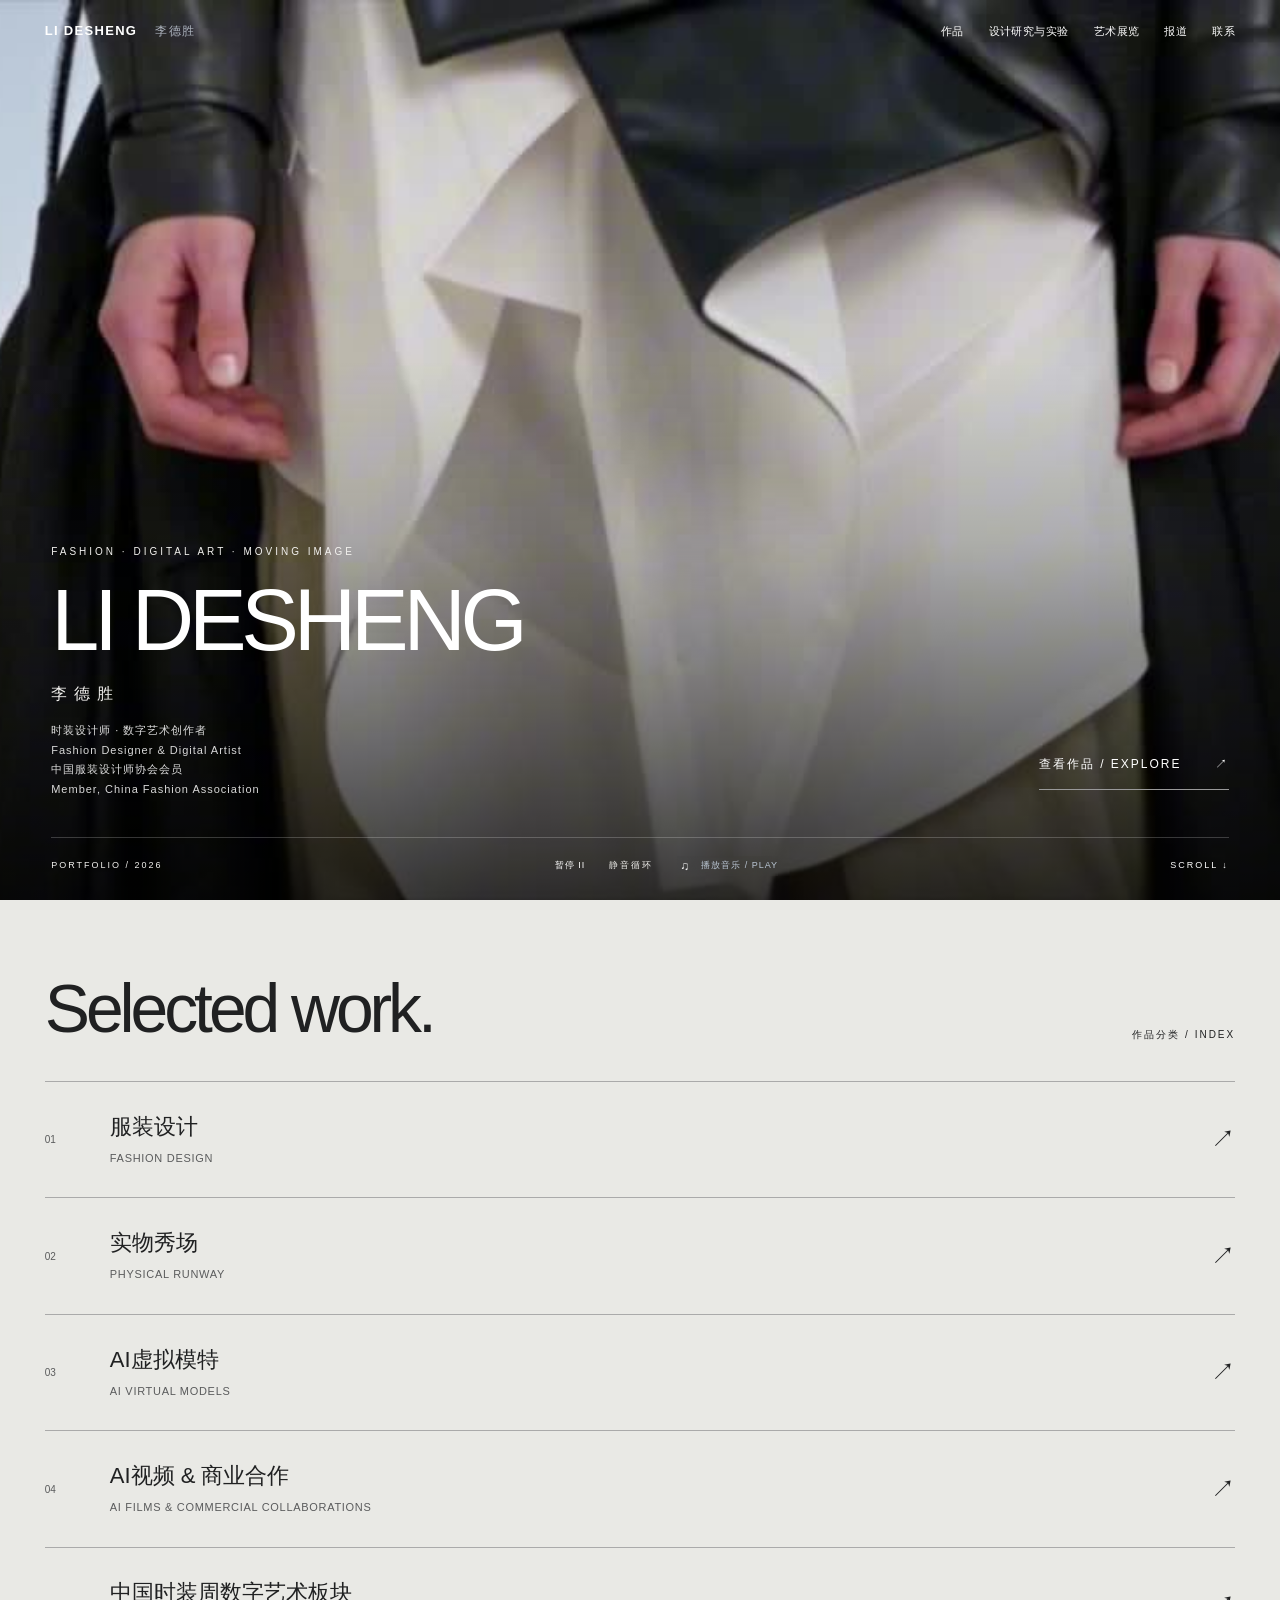
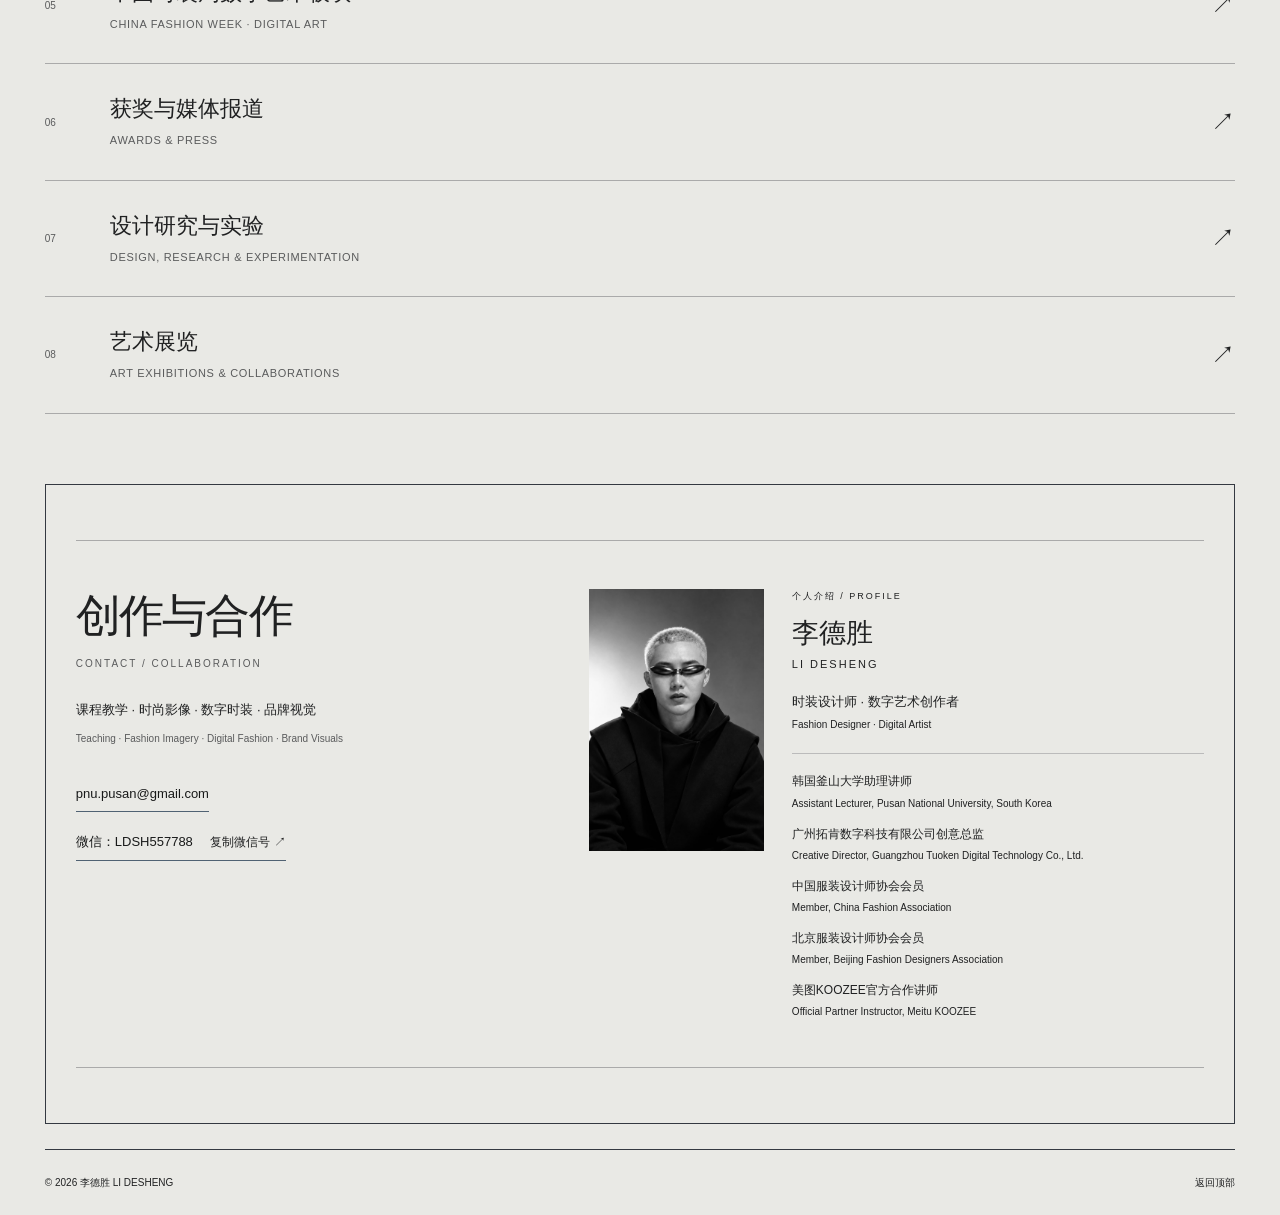
==== commit ffe42055: "在作品站首页中英文身份简介中同步会员头衔" ====
--- a/index.html
+++ b/index.html
@@ -134,7 +134,7 @@
 #viewer-download{display:inline-flex;align-items:center;justify-content:center;padding:6px 18px;border:1px solid currentColor;font-size:14px;line-height:1.7;color:inherit;background:transparent;cursor:pointer}
 #viewer-download:hover{background:rgba(128,128,128,.15)}
 </style>
-</head><body><a class="skip" href="#work">跳转到作品</a><header><nav class="nav" aria-label="主导航"><a class="brand" href="#">LI DESHENG<span>李德胜</span></a><div class="links"><a href="#work">作品</a><a href="#about">设计研究与实验</a><a href="#exhibitions">艺术展览</a><a href="#press">报道</a><a href="#collaboration">联系</a></div></nav></header><main class="wrap"><section class="vh-hero"><video id="film" autoplay muted loop playsinline webkit-playsinline preload="auto" poster="./homepage-poster.jpg"><source src="./homepage-loop.mp4" type="video/mp4"></video><div class="vh-shade"></div><div class="vh-intro"><div class="vh-eyebrow">FASHION · DIGITAL ART · MOVING IMAGE</div><h1 class="vh-name">LI DESHENG</h1><div class="vh-cn">李德胜</div><div class="vh-desc"><div>时装设计师 · 数字艺术创作者</div><div class="vh-role-en" lang="en">Fashion Designer &amp; Digital Artist</div></div><a class="vh-entry" href="#work">查看作品 / EXPLORE <span>↗</span></a></div><div class="vh-bottom"><span>PORTFOLIO / 2026</span><div class="vh-controls"><button id="play" aria-label="暂停背景视频">暂停 II</button><span>静音循环</span><button id="music-toggle" class="music-control" type="button" aria-label="播放背景音乐 / Play background music" aria-pressed="false"><span class="music-icon" aria-hidden="true">♫</span><span id="music-label">播放音乐 / PLAY</span></button></div><a href="#work">SCROLL ↓</a></div></section><div class="work-index text-index-heading" id="work"><h2 id="category-heading">Selected work.</h2><span>作品分类 / INDEX</span></div><div id="category-index" class="text-work-index" aria-labelledby="category-heading"><a class="text-work-row" href="#fashion" data-category-link="fashion" aria-controls="fashion"><span class="text-work-number">01</span><div><h3>服装设计</h3><p lang="en">FASHION DESIGN</p></div><span class="text-work-arrow" aria-hidden="true">↗</span></a><a class="text-work-row" href="#runway" data-category-link="runway" aria-controls="runway"><span class="text-work-number">02</span><div><h3>实物秀场</h3><p lang="en">PHYSICAL RUNWAY</p></div><span class="text-work-arrow" aria-hidden="true">↗</span></a><a class="text-work-row" href="#portrait" data-category-link="portrait" aria-controls="portrait"><span class="text-work-number">03</span><div><h3>AI虚拟模特</h3><p lang="en">AI VIRTUAL MODELS</p></div><span class="text-work-arrow" aria-hidden="true">↗</span></a><a class="text-work-row" href="#video" data-category-link="video" aria-controls="video"><span class="text-work-number">04</span><div><h3>AI视频 & 商业合作</h3><p lang="en">AI FILMS &amp; COMMERCIAL COLLABORATIONS</p></div><span class="text-work-arrow" aria-hidden="true">↗</span></a><a class="text-work-row" href="#image" data-category-link="image" aria-controls="image"><span class="text-work-number">05</span><div><h3>中国时装周数字艺术板块</h3><p lang="en">CHINA FASHION WEEK · DIGITAL ART</p></div><span class="text-work-arrow" aria-hidden="true">↗</span></a><a class="text-work-row" href="#press" data-category-link="press" aria-controls="press"><span class="text-work-number">06</span><div><h3>获奖与媒体报道</h3><p lang="en">AWARDS &amp; PRESS</p></div><span class="text-work-arrow" aria-hidden="true">↗</span></a><a class="text-work-row" href="#about" data-category-link="about" aria-controls="about"><span class="text-work-number">07</span><div><h3>设计研究与实验</h3><p lang="en">DESIGN, RESEARCH &amp; EXPERIMENTATION</p></div><span class="text-work-arrow" aria-hidden="true">↗</span></a><a class="text-work-row" href="#exhibitions" data-category-link="exhibitions" aria-controls="exhibitions"><span class="text-work-number">08</span><div><h3>艺术展览</h3><p lang="en">ART EXHIBITIONS &amp; COLLABORATIONS</p></div><span class="text-work-arrow" aria-hidden="true">↗</span></a></div><section id="fashion" class="gallery-section" data-category="fashion" data-content-panel hidden><div class="category-panel-nav"><a href="#work" data-category-back>← 返回分类 <span lang="en">ALL CATEGORIES</span></a></div><div class="section-heading"><h2>服装设计<small>FASHION DESIGN</small></h2><span class="section-count">51 WORKS</span></div><div class="capsule2026" id="unfixed-form-2026" aria-labelledby="unfixed-form-title"><div class="capsule2026-heading"><div><span class="capsule2026-kicker">NEW SERIES / 2026.10</span><h3 id="unfixed-form-title">UNFIXED FORM</h3><p>解构剪裁 · 异质面料拼接 · 建筑式时装影像 <small lang="en">DECONSTRUCTED TAILORING — ARCHITECTURAL FASHION VISUALS</small></p></div><span class="capsule2026-index">12 VISUALS / 2026</span></div><div class="capsule2026-grid"><article class="piece"><button class="image-button" data-title="灰格解构 · 赤色几何 / GREY CHECK / CRIMSON GEOMETRY" aria-label="放大查看：灰格解构 · 赤色几何"><img src="./assets/unfixed-form-2026/unfixed-form-01-red-geometry.jpg" alt="灰格解构 · 赤色几何" width="896" height="1344" loading="lazy" decoding="async"></button><div class="caption"><h3>灰格解构 · 赤色几何<small lang="en">GREY CHECK / CRIMSON GEOMETRY</small></h3><span>01</span></div></article><article class="piece"><button class="image-button" data-title="灰格解构 · 结构剪裁 / GREY CHECK / TAILORING STUDY" aria-label="放大查看：灰格解构 · 结构剪裁"><img src="./assets/unfixed-form-2026/unfixed-form-02-plaid-tailoring.jpg" alt="灰格解构 · 结构剪裁" width="896" height="1344" loading="lazy" decoding="async"></button><div class="caption"><h3>灰格解构 · 结构剪裁<small lang="en">GREY CHECK / TAILORING STUDY</small></h3><span>02</span></div></article><article class="piece"><button class="image-button" data-title="灰格解构 · 金属空间 / GREY CHECK / METALLIC SPACE" aria-label="放大查看：灰格解构 · 金属空间"><img src="./assets/unfixed-form-2026/unfixed-form-03-metallic-space.jpg" alt="灰格解构 · 金属空间" width="896" height="1344" loading="lazy" decoding="async"></button><div class="caption"><h3>灰格解构 · 金属空间<small lang="en">GREY CHECK / METALLIC SPACE</small></h3><span>03</span></div></article><article class="piece"><button class="image-button" data-title="深蓝拼接 · 结构重组 / NAVY ASSEMBLAGE / CONSTRUCTED FORM" aria-label="放大查看：深蓝拼接 · 结构重组"><img src="./assets/unfixed-form-2026/unfixed-form-04-navy-assemblage.jpg" alt="深蓝拼接 · 结构重组" width="896" height="1344" loading="lazy" decoding="async"></button><div class="caption"><h3>深蓝拼接 · 结构重组<small lang="en">NAVY ASSEMBLAGE / CONSTRUCTED FORM</small></h3><span>04</span></div></article><article class="piece"><button class="image-button" data-title="灰调重构 · 层叠造型 / CHARCOAL LAYERS / RECONSTRUCTION" aria-label="放大查看：灰调重构 · 层叠造型"><img src="./assets/unfixed-form-2026/unfixed-form-05-charcoal-layers.jpg" alt="灰调重构 · 层叠造型" width="896" height="1344" loading="lazy" decoding="async"></button><div class="caption"><h3>灰调重构 · 层叠造型<small lang="en">CHARCOAL LAYERS / RECONSTRUCTION</small></h3><span>05</span></div></article><article class="piece"><button class="image-button" data-title="深蓝拼接 · 荧光玻璃 / NAVY ASSEMBLAGE / YELLOW GLASS" aria-label="放大查看：深蓝拼接 · 荧光玻璃"><img src="./assets/unfixed-form-2026/unfixed-form-06-yellow-glass.jpg" alt="深蓝拼接 · 荧光玻璃" width="896" height="1344" loading="lazy" decoding="async"></button><div class="caption"><h3>深蓝拼接 · 荧光玻璃<small lang="en">NAVY ASSEMBLAGE / YELLOW GLASS</small></h3><span>06</span></div></article><article class="piece"><button class="image-button" data-title="深蓝拼接 · 黑色日蚀 / NAVY ASSEMBLAGE / BLACK ECLIPSE" aria-label="放大查看：深蓝拼接 · 黑色日蚀"><img src="./assets/unfixed-form-2026/unfixed-form-07-black-eclipse.jpg" alt="深蓝拼接 · 黑色日蚀" width="896" height="1344" loading="lazy" decoding="async"></button><div class="caption"><h3>深蓝拼接 · 黑色日蚀<small lang="en">NAVY ASSEMBLAGE / BLACK ECLIPSE</small></h3><span>07</span></div></article><article class="piece"><button class="image-button" data-title="深蓝拼接 · 精裁造型 / NAVY ASSEMBLAGE / EDITORIAL LOOK" aria-label="放大查看：深蓝拼接 · 精裁造型"><img src="./assets/unfixed-form-2026/unfixed-form-08-navy-editorial.jpg" alt="深蓝拼接 · 精裁造型" width="896" height="1344" loading="lazy" decoding="async"></button><div class="caption"><h3>深蓝拼接 · 精裁造型<small lang="en">NAVY ASSEMBLAGE / EDITORIAL LOOK</small></h3><span>08</span></div></article><article class="piece"><button class="image-button" data-title="深蓝拼接 · 霓虹装置 / NAVY ASSEMBLAGE / NEON INSTALLATION" aria-label="放大查看：深蓝拼接 · 霓虹装置"><img src="./assets/unfixed-form-2026/unfixed-form-09-neon-installation.jpg?v=20261025-hands" alt="深蓝拼接 · 霓虹装置" width="896" height="1344" loading="lazy" decoding="async"></button><div class="caption"><h3>深蓝拼接 · 霓虹装置<small lang="en">NAVY ASSEMBLAGE / NEON INSTALLATION</small></h3><span>09</span></div></article><article class="piece"><button class="image-button" data-title="冰川纪事 · 金色裂隙 / GLACIAL MONOLITH / GOLDEN FRACTURE" aria-label="放大查看：冰川纪事 · 金色裂隙"><img src="./assets/unfixed-form-2026/unfixed-form-10-ice-monolith.jpg" alt="冰川纪事 · 金色裂隙" width="896" height="1344" loading="lazy" decoding="async"></button><div class="caption"><h3>冰川纪事 · 金色裂隙<small lang="en">GLACIAL MONOLITH / GOLDEN FRACTURE</small></h3><span>10</span></div></article><article class="piece"><button class="image-button" data-title="条纹解构 · 黑蓝交叠 / STRIPED DECONSTRUCTION / BLACK &amp; BLUE" aria-label="放大查看：条纹解构 · 黑蓝交叠"><img src="./assets/unfixed-form-2026/unfixed-form-11-black-blue-stripes.jpg" alt="黑色结构面料与浅蓝细条纹衬衫布交叠的解构时装造型，白色背景全身正面展示" width="1024" height="1536" loading="lazy" decoding="async"></button><div class="caption"><h3>条纹解构 · 黑蓝交叠<small lang="en">STRIPED DECONSTRUCTION / BLACK &amp; BLUE</small></h3><span>11</span></div></article><article class="piece"><button class="image-button" data-title="蓝调重构 · 织物肌理 / BLUE RECONSTRUCTION / TEXTILE TEXTURE" aria-label="放大查看：蓝调重构 · 织物肌理"><img src="./assets/unfixed-form-2026/unfixed-form-12-denim-textile.jpg" alt="蓝色牛仔和浅蓝拼接织物构成的解构式时装，模特站在黑色建筑阶梯上，背景为金色光线" width="896" height="1344" loading="lazy" decoding="async"></button><div class="caption"><h3>蓝调重构 · 织物肌理<small lang="en">BLUE RECONSTRUCTION / TEXTILE TEXTURE</small></h3><span>12</span></div></article></div><div class="capsule2026-archive-divider"><span>THE ARCHIVE CONTINUES</span><span>PREVIOUS FASHION WORKS ↓</span></div></div><div class="gallery"><article class="piece"><button class="image-button" data-title="绿意层叠 · 针织与皮革 / Green Layers · Knitwear &amp; Leather" aria-label="放大查看：绿意层叠 · 针织与皮革"><img src="./fashion-green-knit-20261008.jpg" alt="绿意层叠 · 针织与皮革" width="928" height="1232" loading="lazy"></button><div class="caption"><h3>绿意层叠 · 针织与皮革<small lang="en">Green Layers · Knitwear &amp; Leather</small></h3><span>39</span></div></article><article class="piece"><button class="image-button" data-title="酒红层叠 · 针织与毛皮 / Burgundy Layers · Knitwear &amp; Fur" aria-label="放大查看：酒红层叠 · 针织与毛皮"><img src="./fashion-burgundy-fur-20261008.jpg" alt="酒红层叠 · 针织与毛皮" width="928" height="1232" loading="lazy"></button><div class="caption"><h3>酒红层叠 · 针织与毛皮<small lang="en">Burgundy Layers · Knitwear &amp; Fur</small></h3><span>40</span></div></article><article class="piece"><button class="image-button" data-title="形态之间 · 酒红针织系列 / BETWEEN FORMS · Burgundy Knitwear Series" aria-label="放大查看：形态之间 · 酒红针织系列"><img src="./between-forms-burgundy-20261008.jpg" alt="形态之间 · 酒红针织系列" width="1492" height="1054" loading="lazy"></button><div class="caption"><h3>形态之间 · 酒红针织系列<small lang="en">BETWEEN FORMS · Burgundy Knitwear Series</small></h3><span>37</span></div></article><article class="piece"><button class="image-button" data-title="形态之间 · 灰色针织系列 / BETWEEN FORMS · Grey Knitwear Series" aria-label="放大查看：形态之间 · 灰色针织系列"><img src="./between-forms-grey-20261008.jpg" alt="形态之间 · 灰色针织系列" width="1491" height="1055" loading="lazy"></button><div class="caption"><h3>形态之间 · 灰色针织系列<small lang="en">BETWEEN FORMS · Grey Knitwear Series</small></h3><span>38</span></div></article><article class="piece"><button class="image-button" data-title="黑白解构 · 垂坠造型 / Black & White Deconstruction · Draped Look" aria-label="放大查看：黑白解构 · 垂坠造型"><img src="./14303.jpeg" alt="黑白解构 · 垂坠造型" width="896" height="1344" loading="lazy"></button><div class="caption"><h3>黑白解构 · 垂坠造型<small lang="en">Black & White Deconstruction · Draped Look</small></h3><span>34</span></div></article><article class="piece"><button class="image-button" data-title="黑白解构 · 橄榄绿变奏 / Black & White Deconstruction · Olive Variation" aria-label="放大查看：黑白解构 · 橄榄绿变奏"><img src="./14306.jpeg" alt="黑白解构 · 橄榄绿变奏" width="896" height="1344" loading="lazy"></button><div class="caption"><h3>黑白解构 · 橄榄绿变奏<small lang="en">Black & White Deconstruction · Olive Variation</small></h3><span>35</span></div></article><article class="piece"><button class="image-button" data-title="黑白解构 · 结构特写 / Black & White Deconstruction · Structural Detail" aria-label="放大查看：黑白解构 · 结构特写"><img src="./14300.jpeg" alt="黑白解构 · 结构特写" width="960" height="1200" loading="lazy"></button><div class="caption"><h3>黑白解构 · 结构特写<small lang="en">Black & White Deconstruction · Structural Detail</small></h3><span>36</span></div></article><article class="piece"><button class="image-button" data-title="酒红层叠 · 时尚视觉 / Burgundy Layers · Fashion Visual" aria-label="放大查看：酒红层叠 · 时尚视觉"><img src="./burgundy-fashion-visual-20261008.jpg" alt="酒红层叠 · 时尚视觉" width="1089" height="1445" loading="lazy"></button><div class="caption"><h3>酒红层叠 · 时尚视觉<small lang="en">Burgundy Layers · Fashion Visual</small></h3><span>NEW 01</span></div></article><article class="piece"><button class="image-button" data-title="灰绿解构 · 服装设计 / Grey Green Deconstruction · Fashion Design" aria-label="放大查看：灰绿解构 · 服装设计"><img src="./design-grey-20261007.jpg" alt="灰绿解构 · 服装设计" width="928" height="1232" loading="lazy"></button><div class="caption"><h3>灰绿解构 · 服装设计<small lang="en">Grey Green Deconstruction · Fashion Design</small></h3><span>NEW 02</span></div></article><article class="piece"><button class="image-button" data-title="浅绿层叠 · 时尚视觉 / Pale Green Layers · Fashion Visual" aria-label="放大查看：浅绿层叠 · 时尚视觉"><img src="./design-lime-20261007.jpg" alt="浅绿层叠 · 时尚视觉" width="1089" height="1445" loading="lazy"></button><div class="caption"><h3>浅绿层叠 · 时尚视觉<small lang="en">Pale Green Layers · Fashion Visual</small></h3><span>NEW 03</span></div></article><article class="piece"><button class="image-button" data-title="黑灰层叠 · 结构造型 / Black &amp; Grey Layers · Sculptural Look" aria-label="放大查看：黑灰层叠 · 结构造型 / Black &amp; Grey Layers · Sculptural Look"><img src="./work-02.jpg" alt="黑灰层叠 · 结构造型" width="896" height="1344" loading="lazy"></button><div class="caption"><h3>黑灰层叠 · 结构造型<small lang="en">Black &amp; Grey Layers · Sculptural Look</small></h3><span>01</span></div></article><article class="piece"><button class="image-button" data-title="黑白垂坠 · 长裙造型 / Black &amp; White Draping · Long Dress" aria-label="放大查看：黑白垂坠 · 长裙造型 / Black &amp; White Draping · Long Dress"><img src="./work-03.jpg" alt="黑白垂坠 · 长裙造型" width="896" height="1344" loading="lazy"></button><div class="caption"><h3>黑白垂坠 · 长裙造型<small lang="en">Black &amp; White Draping · Long Dress</small></h3><span>02</span></div></article><article class="piece"><button class="image-button" data-title="灰色条纹 · 解构男装 I / Grey Pinstripes · Deconstructed Menswear I" aria-label="放大查看：灰色条纹 · 解构男装 I / Grey Pinstripes · Deconstructed Menswear I"><img src="./work-04.jpg" alt="灰色条纹 · 解构男装 I" width="896" height="1344" loading="lazy"></button><div class="caption"><h3>灰色条纹 · 解构男装 I<small lang="en">Grey Pinstripes · Deconstructed Menswear I</small></h3><span>03</span></div></article><article class="piece"><button class="image-button" data-title="灰色条纹 · 解构男装 II / Grey Pinstripes · Deconstructed Menswear II" aria-label="放大查看：灰色条纹 · 解构男装 II / Grey Pinstripes · Deconstructed Menswear II"><img src="./work-05.jpg" alt="灰色条纹 · 解构男装 II" width="896" height="1344" loading="lazy"></button><div class="caption"><h3>灰色条纹 · 解构男装 II<small lang="en">Grey Pinstripes · Deconstructed Menswear II</small></h3><span>04</span></div></article><article class="piece"><button class="image-button" data-title="黑白拼接 · 层叠造型 / Black &amp; White Panels · Layered Look" aria-label="放大查看：黑白拼接 · 层叠造型 / Black &amp; White Panels · Layered Look"><img src="./work-06.jpg" alt="黑白拼接 · 层叠造型" width="896" height="1344" loading="lazy"></button><div class="caption"><h3>黑白拼接 · 层叠造型<small lang="en">Black &amp; White Panels · Layered Look</small></h3><span>05</span></div></article><article class="piece"><button class="image-button" data-title="青瓷渡岁 · 系列设计 / Celadon Across the Years · Collection" aria-label="放大查看：青瓷渡岁 · 系列设计 / Celadon Across the Years · Collection"><img src="./work-07.jpg" alt="青瓷渡岁 · 系列设计" width="1536" height="1086" loading="lazy"></button><div class="caption"><h3>青瓷渡岁 · 系列设计<small lang="en">Celadon Across the Years · Collection</small></h3><span>06</span></div></article><article class="piece"><button class="image-button" data-title="羽化 · 系列设计 / Metamorphosis · Collection" aria-label="放大查看：羽化 · 系列设计 / Metamorphosis · Collection"><img src="./work-10.jpg" alt="羽化 · 系列设计" width="1536" height="1086" loading="lazy"></button><div class="caption"><h3>羽化 · 系列设计<small lang="en">Metamorphosis · Collection</small></h3><span>07</span></div></article><article class="piece"><button class="image-button" data-title="万象和鸣 · 系列设计 / Resonance of All Things · Collection" aria-label="放大查看：万象和鸣 · 系列设计 / Resonance of All Things · Collection"><img src="./work-13.jpg" alt="万象和鸣 · 系列设计" width="1536" height="1086" loading="lazy"></button><div class="caption"><h3>万象和鸣 · 系列设计<small lang="en">Resonance of All Things · Collection</small></h3><span>09</span></div></article><article class="piece"><button class="image-button" data-title="黑白山水 · 系列设计 / Monochrome Landscapes · Collection" aria-label="放大查看：黑白山水 · 系列设计 / Monochrome Landscapes · Collection"><img src="./work-15.jpg" alt="黑白山水 · 系列设计" width="1086" height="1536" loading="lazy"></button><div class="caption"><h3>黑白山水 · 系列设计<small lang="en">Monochrome Landscapes · Collection</small></h3><span>10</span></div></article><article class="piece"><button class="image-button" data-title="干涉场 · 系列设计 / Field of Interference · Collection" aria-label="放大查看：干涉场 · 系列设计 / Field of Interference · Collection"><img src="./work-16.jpg" alt="干涉场 · 系列设计" width="1536" height="1086" loading="lazy"></button><div class="caption"><h3>干涉场 · 系列设计<small lang="en">Field of Interference · Collection</small></h3><span>11</span></div></article><article class="piece"><button class="image-button" data-title="共栖 · 系列设计 / Symbiosis · Collection" aria-label="放大查看：共栖 · 系列设计 / Symbiosis · Collection"><img src="./work-18.jpg" alt="共栖 · 系列设计" width="1536" height="1086" loading="lazy"></button><div class="caption"><h3>共栖 · 系列设计<small lang="en">Symbiosis · Collection</small></h3><span>12</span></div></article><article class="piece"><button class="image-button" data-title="AFTERBEING · 系列设计 / AFTERBEING · Collection" aria-label="放大查看：AFTERBEING · 系列设计 / AFTERBEING · Collection"><img src="./work-19.jpg" alt="AFTERBEING · 系列设计" width="1440" height="927" loading="lazy"></button><div class="caption"><h3>AFTERBEING · 系列设计<small lang="en">AFTERBEING · Collection</small></h3><span>13</span></div></article><article class="piece"><button class="image-button" data-title="欣欣向荣 · 系列设计 / Flourishing · Collection" aria-label="放大查看：欣欣向荣 · 系列设计 / Flourishing · Collection"><img src="./work-20.jpg" alt="欣欣向荣 · 系列设计" width="1492" height="1054" loading="lazy"></button><div class="caption"><h3>欣欣向荣 · 系列设计<small lang="en">Flourishing · Collection</small></h3><span>14</span></div></article><article class="piece"><button class="image-button" data-title="云锋叠境 · 系列设计 / Layered Cloudscapes · Collection" aria-label="放大查看：云锋叠境 · 系列设计 / Layered Cloudscapes · Collection"><img src="./work-21.jpg" alt="云锋叠境 · 系列设计" width="1170" height="876" loading="lazy"></button><div class="caption"><h3>云锋叠境 · 系列设计<small lang="en">Layered Cloudscapes · Collection</small></h3><span>15</span></div></article><article class="piece"><button class="image-button" data-title="虚空生形 / VOID BREEDS FORM" aria-label="放大查看：虚空生形 / VOID BREEDS FORM"><img src="./work-22.jpg" alt="VOID BREEDS FORM" width="1133" height="795" loading="lazy"></button><div class="caption"><h3>虚空生形<small lang="en">VOID BREEDS FORM</small></h3><span>16</span></div></article><article class="piece"><button class="image-button" data-title="服装结构与细节研究 / Garment Structure &amp; Detail Study" aria-label="放大查看：服装结构与细节研究 / Garment Structure &amp; Detail Study"><img src="./work-23.jpg" alt="服装结构与细节研究" width="1055" height="1491" loading="lazy"></button><div class="caption"><h3>服装结构与细节研究<small lang="en">Garment Structure &amp; Detail Study</small></h3><span>17</span></div></article><article class="piece"><button class="image-button" data-title="层叠服装系列 / Layered Garment Collection" aria-label="放大查看：层叠服装系列 / Layered Garment Collection"><img src="./work-24.jpg" alt="层叠服装系列" width="2155" height="1280" loading="lazy"></button><div class="caption"><h3>层叠服装系列<small lang="en">Layered Garment Collection</small></h3><span>18</span></div></article><article class="piece"><button class="image-button" data-title="玄素 · 系列设计 / Black &amp; White · Collection" aria-label="放大查看：玄素 · 系列设计 / Black &amp; White · Collection"><img src="./work-25.jpg" alt="玄素 · 系列设计" width="1440" height="1085" loading="lazy"></button><div class="caption"><h3>玄素 · 系列设计<small lang="en">Black &amp; White · Collection</small></h3><span>19</span></div></article><article class="piece"><button class="image-button" data-title="MORPHOLOGY · 形态研究 / MORPHOLOGY · Form Study" aria-label="放大查看：MORPHOLOGY · 形态研究 / MORPHOLOGY · Form Study"><img src="./work-26.jpg" alt="MORPHOLOGY · 形态研究" width="1206" height="872" loading="lazy"></button><div class="caption"><h3>MORPHOLOGY · 形态研究<small lang="en">MORPHOLOGY · Form Study</small></h3><span>20</span></div></article><article class="piece"><button class="image-button" data-title="几何廓形研究 I / Geometric Silhouette Study I" aria-label="放大查看：几何廓形研究 I / Geometric Silhouette Study I"><img src="./work-27.jpg" alt="几何廓形研究 I" width="1024" height="1536" loading="lazy"></button><div class="caption"><h3>几何廓形研究 I<small lang="en">Geometric Silhouette Study I</small></h3><span>21</span></div></article><article class="piece"><button class="image-button" data-title="不对称廓形 · 长款造型 / Asymmetric Silhouette · Long Look" aria-label="放大查看：不对称廓形 · 长款造型 / Asymmetric Silhouette · Long Look"><img src="./work-31.jpg" alt="不对称廓形 · 长款造型" width="1052" height="1495" loading="lazy"></button><div class="caption"><h3>不对称廓形 · 长款造型<small lang="en">Asymmetric Silhouette · Long Look</small></h3><span>22</span></div></article><article class="piece"><button class="image-button" data-title="不对称廓形 · 高帽造型 / Asymmetric Silhouette · Tall Hat Look" aria-label="放大查看：不对称廓形 · 高帽造型 / Asymmetric Silhouette · Tall Hat Look"><img src="./work-32.jpg" alt="不对称廓形 · 高帽造型" width="912" height="1296" loading="lazy"></button><div class="caption"><h3>不对称廓形 · 高帽造型<small lang="en">Asymmetric Silhouette · Tall Hat Look</small></h3><span>23</span></div></article><article class="piece"><button class="image-button" data-title="不对称廓形 · 黑白拼接 / Asymmetric Silhouette · Black &amp; White Panels" aria-label="放大查看：不对称廓形 · 黑白拼接 / Asymmetric Silhouette · Black &amp; White Panels"><img src="./work-33.jpg" alt="不对称廓形 · 黑白拼接" width="1024" height="1536" loading="lazy"></button><div class="caption"><h3>不对称廓形 · 黑白拼接<small lang="en">Asymmetric Silhouette · Black &amp; White Panels</small></h3><span>24</span></div></article><article class="piece"><button class="image-button" data-title="建筑感女装廓形 / Architectural Womenswear Silhouette" aria-label="放大查看：建筑感女装廓形 / Architectural Womenswear Silhouette"><img src="./work-34.jpg" alt="建筑感女装廓形" width="1024" height="1536" loading="lazy"></button><div class="caption"><h3>建筑感女装廓形<small lang="en">Architectural Womenswear Silhouette</small></h3><span>25</span></div></article><article class="piece"><button class="image-button" data-title="银灰解构 · 层叠造型 / Silver Grey Deconstruction · Layered Look" aria-label="放大查看：银灰解构 · 层叠造型 / Silver Grey Deconstruction · Layered Look"><img src="./fashion-silver-grey-layered.jpg" alt="银灰解构服装，层叠翻领、宽肩上衣与阔腿裤" width="1024" height="1536" loading="lazy"></button><div class="caption"><h3>银灰解构 · 层叠造型<small lang="en">Silver Grey Deconstruction · Layered Look</small></h3><span>26</span></div></article><article class="piece"><button class="image-button" data-title="银灰解构 · 地铁影像 / Silver Grey Deconstruction · Metro Editorial" aria-label="放大查看：银灰解构 · 地铁影像 / Silver Grey Deconstruction · Metro Editorial"><img src="./silver-transit.jpg" alt="银灰解构 · 地铁影像" width="1024" height="1536" loading="lazy"></button><div class="caption"><h3>银灰解构 · 地铁影像<small lang="en">Silver Grey Deconstruction · Metro Editorial</small></h3><span>27</span></div></article><article class="piece"><button class="image-button" data-title="银灰解构 · 流动视线 / Silver Grey Deconstruction · Moving Perspectives" aria-label="放大查看：银灰解构 · 流动视线 / Silver Grey Deconstruction · Moving Perspectives"><img src="./silver-motion.jpg" alt="银灰解构 · 流动视线" width="1024" height="1536" loading="lazy"></button><div class="caption"><h3>银灰解构 · 流动视线<small lang="en">Silver Grey Deconstruction · Moving Perspectives</small></h3><span>28</span></div></article><article class="piece"><button class="image-button" data-title="银灰解构 · 镜面旷野 / Silver Grey Deconstruction · Chrome Landscape" aria-label="放大查看：银灰解构 · 镜面旷野 / Silver Grey Deconstruction · Chrome Landscape"><img src="./silver-landscape.jpg" alt="银灰解构 · 镜面旷野" width="1024" height="1536" loading="lazy"></button><div class="caption"><h3>银灰解构 · 镜面旷野<small lang="en">Silver Grey Deconstruction · Chrome Landscape</small></h3><span>29</span></div></article><article class="piece"><button class="image-button" data-title="银灰解构 · 材质特写 / Silver Grey Deconstruction · Material Close-up" aria-label="放大查看：银灰解构 · 材质特写 / Silver Grey Deconstruction · Material Close-up"><img src="./silver-detail.jpg" alt="银灰解构 · 材质特写" width="896" height="1344" loading="lazy"></button><div class="caption"><h3>银灰解构 · 材质特写<small lang="en">Silver Grey Deconstruction · Material Close-up</small></h3><span>30</span></div></article></div></section><section id="runway" class="gallery-section" data-category="runway" data-content-panel hidden><div class="category-panel-nav"><a href="#work" data-category-back>← 返回分类 <span lang="en">ALL CATEGORIES</span></a></div><div class="section-heading"><h2>实物秀场<small>PHYSICAL RUNWAY</small></h2><span class="section-count">7 LOOKS / 2025</span></div><p class="practice-intro">从设计构想到实物服装，记录作品在秀场中的结构、材质与动态。<span class="translation" lang="en">Physical garments on the runway: structure, material and movement.</span></p><h3 class="runway-label">PH VALUE 2025</h3><div class="runway-grid"><article class="piece"><button class="image-button" data-title="PH VALUE 2025 · LOOK 01" aria-label="放大查看：PH VALUE 2025 · LOOK 01"><img src="./runway-phvalue-2025-01.jpg" alt="PH VALUE 2025 · LOOK 01" width="1080" height="1620" loading="lazy"></button><div class="caption"><h3>秀场造型 01<small lang="en">Runway Look 01</small></h3><span>2025</span></div></article><article class="piece"><button class="image-button" data-title="PH VALUE 2025 · LOOK 02" aria-label="放大查看：PH VALUE 2025 · LOOK 02"><img src="./runway-phvalue-2025-02.jpg" alt="PH VALUE 2025 · LOOK 02" width="1080" height="1620" loading="lazy"></button><div class="caption"><h3>秀场造型 02<small lang="en">Runway Look 02</small></h3><span>2025</span></div></article><article class="piece"><button class="image-button" data-title="PH VALUE 2025 · LOOK 03" aria-label="放大查看：PH VALUE 2025 · LOOK 03"><img src="./runway-phvalue-2025-03.jpg" alt="PH VALUE 2025 · LOOK 03" width="1080" height="1620" loading="lazy"></button><div class="caption"><h3>秀场造型 03<small lang="en">Runway Look 03</small></h3><span>2025</span></div></article><article class="piece"><button class="image-button" data-title="PH VALUE 2025 · LOOK 04" aria-label="放大查看：PH VALUE 2025 · LOOK 04"><img src="./runway-phvalue-2025-04.jpg" alt="PH VALUE 2025 · LOOK 04" width="1080" height="1620" loading="lazy"></button><div class="caption"><h3>秀场造型 04<small lang="en">Runway Look 04</small></h3><span>2025</span></div></article></div><h3 class="runway-label">柯桥时尚周 2025 / KEQIAO FASHION WEEK</h3><div class="runway-grid"><article class="piece"><button class="image-button" data-title="柯桥时尚周 2025 / KEQIAO FASHION WEEK · LOOK 01" aria-label="放大查看：柯桥时尚周 2025 / KEQIAO FASHION WEEK · LOOK 01"><img src="./runway-keqiao-2025-01.jpg" alt="柯桥时尚周 2025 / KEQIAO FASHION WEEK · LOOK 01" width="1080" height="1619" loading="lazy"></button><div class="caption"><h3>秀场造型 01<small lang="en">Runway Look 01</small></h3><span>2025</span></div></article><article class="piece"><button class="image-button" data-title="柯桥时尚周 2025 / KEQIAO FASHION WEEK · LOOK 02" aria-label="放大查看：柯桥时尚周 2025 / KEQIAO FASHION WEEK · LOOK 02"><img src="./runway-keqiao-2025-02.jpg" alt="柯桥时尚周 2025 / KEQIAO FASHION WEEK · LOOK 02" width="1080" height="1620" loading="lazy"></button><div class="caption"><h3>秀场造型 02<small lang="en">Runway Look 02</small></h3><span>2025</span></div></article><article class="piece"><button class="image-button" data-title="柯桥时尚周 2025 / KEQIAO FASHION WEEK · LOOK 03" aria-label="放大查看：柯桥时尚周 2025 / KEQIAO FASHION WEEK · LOOK 03"><img src="./runway-keqiao-2025-03.jpg" alt="柯桥时尚周 2025 / KEQIAO FASHION WEEK · LOOK 03" width="1080" height="1620" loading="lazy"></button><div class="caption"><h3>秀场造型 03<small lang="en">Runway Look 03</small></h3><span>2025</span></div></article></div></section><section id="image" class="gallery-section" data-category="image" data-content-panel hidden><div class="category-panel-nav"><a href="#work" data-category-back>← 返回分类 <span lang="en">ALL CATEGORIES</span></a></div><div class="section-heading"><h2>中国时装周数字艺术板块<small lang="en">CHINA FASHION WEEK · DIGITAL ART</small></h2><span class="section-count">18 WORKS</span></div><div class="gallery"><article class="piece"><button class="image-button" data-title="白昼与夜色 · 建筑空间 / Day &amp; Night · Architectural Space" aria-label="放大查看：白昼与夜色 · 建筑空间 / Day &amp; Night · Architectural Space"><img src="./work-35.jpg" alt="白昼与夜色 · 建筑空间" width="1344" height="768" loading="lazy"></button><div class="caption"><h3>白昼与夜色 · 建筑空间<small lang="en">Day &amp; Night · Architectural Space</small></h3><span>28</span></div></article><article class="piece"><button class="image-button" data-title="白昼与夜色 · 红色造型 / Day &amp; Night · Red Look" aria-label="放大查看：白昼与夜色 · 红色造型 / Day &amp; Night · Red Look"><img src="./work-36.jpg" alt="白昼与夜色 · 红色造型" width="1082" height="1536" loading="lazy"></button><div class="caption"><h3>白昼与夜色 · 红色造型<small lang="en">Day &amp; Night · Red Look</small></h3><span>29</span></div></article><article class="piece"><button class="image-button" data-title="白昼与夜色 · 暗场 / Day &amp; Night · Dark Scene" aria-label="放大查看：白昼与夜色 · 暗场 / Day &amp; Night · Dark Scene"><img src="./work-37.jpg" alt="白昼与夜色 · 暗场" width="1213" height="682" loading="lazy"></button><div class="caption"><h3>白昼与夜色 · 暗场<small lang="en">Day &amp; Night · Dark Scene</small></h3><span>30</span></div></article><article class="piece"><button class="image-button" data-title="白昼与夜色 · 群像 / Day &amp; Night · Ensemble" aria-label="放大查看：白昼与夜色 · 群像 / Day &amp; Night · Ensemble"><img src="./work-38.jpg" alt="白昼与夜色 · 群像" width="1536" height="868" loading="lazy"></button><div class="caption"><h3>白昼与夜色 · 群像<small lang="en">Day &amp; Night · Ensemble</small></h3><span>31</span></div></article><article class="piece"><button class="image-button" data-title="白昼与夜色 · 影像变体 / Day &amp; Night · Visual Variation" aria-label="放大查看：白昼与夜色 · 影像变体 / Day &amp; Night · Visual Variation"><img src="./work-39.jpg" alt="白昼与夜色 · 影像变体" width="1217" height="578" loading="lazy"></button><div class="caption"><h3>白昼与夜色 · 影像变体<small lang="en">Day &amp; Night · Visual Variation</small></h3><span>32</span></div></article><article class="piece"><button class="image-button" data-title="数字服装 · 荒原 / Digital Fashion · Wilderness" aria-label="放大查看：数字服装 · 荒原 / Digital Fashion · Wilderness"><img src="./work-40.jpg" alt="数字服装 · 荒原" width="1536" height="864" loading="lazy"></button><div class="caption"><h3>数字服装 · 荒原<small lang="en">Digital Fashion · Wilderness</small></h3><span>33</span></div></article><article class="piece"><button class="image-button" data-title="数字服装 · 森林 / Digital Fashion · Forest" aria-label="放大查看：数字服装 · 森林 / Digital Fashion · Forest"><img src="./work-41.jpg" alt="数字服装 · 森林" width="1536" height="864" loading="lazy"></button><div class="caption"><h3>数字服装 · 森林<small lang="en">Digital Fashion · Forest</small></h3><span>34</span></div></article><article class="piece"><button class="image-button" data-title="数字服装 · 深海 / Digital Fashion · Deep Sea" aria-label="放大查看：数字服装 · 深海 / Digital Fashion · Deep Sea"><img src="./work-42.jpg" alt="数字服装 · 深海" width="1536" height="864" loading="lazy"></button><div class="caption"><h3>数字服装 · 深海<small lang="en">Digital Fashion · Deep Sea</small></h3><span>35</span></div></article><article class="piece"><button class="image-button" data-title="深蓝海洋 · 概念视觉 / Deep Blue Ocean · Concept Visual" aria-label="放大查看：深蓝海洋 · 概念视觉 / Deep Blue Ocean · Concept Visual"><img src="./work-43.jpg" alt="深蓝海洋 · 概念视觉" width="1536" height="864" loading="lazy"></button><div class="caption"><h3>深蓝海洋 · 概念视觉<small lang="en">Deep Blue Ocean · Concept Visual</small></h3><span>36</span></div></article><article class="piece"><button class="image-button" data-title="数字服装 · 生物形态 / Digital Fashion · Biological Forms" aria-label="放大查看：数字服装 · 生物形态 / Digital Fashion · Biological Forms"><img src="./work-44.jpg" alt="数字服装 · 生物形态" width="1536" height="864" loading="lazy"></button><div class="caption"><h3>数字服装 · 生物形态<small lang="en">Digital Fashion · Biological Forms</small></h3><span>37</span></div></article><article class="piece"><button class="image-button" data-title="数字服装 · 林间光影 / Digital Fashion · Forest Light" aria-label="放大查看：数字服装 · 林间光影 / Digital Fashion · Forest Light"><img src="./work-45.jpg" alt="数字服装 · 林间光影" width="1575" height="886" loading="lazy"></button><div class="caption"><h3>数字服装 · 林间光影<small lang="en">Digital Fashion · Forest Light</small></h3><span>38</span></div></article><article class="piece"><button class="image-button" data-title="海洋与虚拟感知 / Ocean &amp; Virtual Perception" aria-label="放大查看：海洋与虚拟感知 / Ocean &amp; Virtual Perception"><img src="./work-46.jpg" alt="海洋与虚拟感知" width="1536" height="863" loading="lazy"></button><div class="caption"><h3>海洋与虚拟感知<small lang="en">Ocean &amp; Virtual Perception</small></h3><span>39</span></div></article><article class="piece"><button class="image-button" data-title="云海与超现实植物 / Cloudscapes &amp; Surreal Plants" aria-label="放大查看：云海与超现实植物 / Cloudscapes &amp; Surreal Plants"><img src="./work-47.jpg" alt="云海与超现实植物" width="1536" height="857" loading="lazy"></button><div class="caption"><h3>云海与超现实植物<small lang="en">Cloudscapes &amp; Surreal Plants</small></h3><span>40</span></div></article><article class="piece"><button class="image-button" data-title="屏幕中的目光 / Gaze Through a Screen" aria-label="放大查看：屏幕中的目光 / Gaze Through a Screen"><img src="./work-48.jpg" alt="屏幕中的目光" width="1536" height="1024" loading="lazy"></button><div class="caption"><h3>屏幕中的目光<small lang="en">Gaze Through a Screen</small></h3><span>41</span></div></article><article class="piece"><button class="image-button" data-title="美妆概念视觉 I / Beauty Concept Visual I" aria-label="放大查看：美妆概念视觉 I / Beauty Concept Visual I"><img src="./work-49.jpg" alt="美妆概念视觉 I" width="1358" height="1159" loading="lazy"></button><div class="caption"><h3>美妆概念视觉 I<small lang="en">Beauty Concept Visual I</small></h3><span>42</span></div></article><article class="piece"><button class="image-button" data-title="美妆概念视觉 II / Beauty Concept Visual II" aria-label="放大查看：美妆概念视觉 II / Beauty Concept Visual II"><img src="./work-50.jpg" alt="美妆概念视觉 II" width="1358" height="1159" loading="lazy"></button><div class="caption"><h3>美妆概念视觉 II<small lang="en">Beauty Concept Visual II</small></h3><span>43</span></div></article><article class="piece"><button class="image-button" data-title="美妆概念视觉 III / Beauty Concept Visual III" aria-label="放大查看：美妆概念视觉 III / Beauty Concept Visual III"><img src="./work-51.jpg" alt="美妆概念视觉 III" width="1402" height="1122" loading="lazy"></button><div class="caption"><h3>美妆概念视觉 III<small lang="en">Beauty Concept Visual III</small></h3><span>44</span></div></article><article class="piece"><button class="image-button" data-title="美妆概念视觉 IV / Beauty Concept Visual IV" aria-label="放大查看：美妆概念视觉 IV / Beauty Concept Visual IV"><img src="./work-52.jpg" alt="美妆概念视觉 IV" width="1402" height="1122" loading="lazy"></button><div class="caption"><h3>美妆概念视觉 IV<small lang="en">Beauty Concept Visual IV</small></h3><span>45</span></div></article></div></section><section id="portrait" class="gallery-section" data-category="portrait" data-content-panel hidden><div class="category-panel-nav"><a href="#work" data-category-back>← 返回分类 <span lang="en">ALL CATEGORIES</span></a></div><div class="section-heading"><h2>AI虚拟模特<small>AI VIRTUAL MODELS</small></h2><span class="section-count">19 WORKS</span></div><div class="gallery"><article class="piece"><button class="image-button" data-title="银发模特 · 绿意肖像 / Silver-haired Model · Green Portrait" aria-label="放大查看：银发模特 · 绿意肖像"><img src="./model-silver-green-20261008.jpg" alt="银发模特 · 绿意肖像" width="928" height="1232" loading="lazy"></button><div class="caption"><h3>银发模特 · 绿意肖像<small lang="en">Silver-haired Model · Green Portrait</small></h3><span>18</span></div></article><article class="piece"><button class="image-button" data-title="银发模特 · 透明镜框 / Silver-haired Model · Clear Frames" aria-label="放大查看：银发模特 · 透明镜框"><img src="./model-silver-clear-20261008.jpg" alt="银发模特 · 透明镜框" width="928" height="1232" loading="lazy"></button><div class="caption"><h3>银发模特 · 透明镜框<small lang="en">Silver-haired Model · Clear Frames</small></h3><span>19</span></div></article><article class="piece"><button class="image-button" data-title="人物研究 · 自然雀斑 / Portrait Study · Natural Freckles" aria-label="放大查看：人物研究 · 自然雀斑 / Portrait Study · Natural Freckles"><img src="./work-53.jpg" alt="人物研究 · 自然雀斑" width="896" height="1344" loading="lazy"></button><div class="caption"><h3>人物研究 · 自然雀斑<small lang="en">Portrait Study · Natural Freckles</small></h3><span>46</span></div></article><article class="piece"><button class="image-button" data-title="人物研究 · 银发墨镜 / Portrait Study · Silver Hair &amp; Sunglasses" aria-label="放大查看：人物研究 · 银发墨镜 / Portrait Study · Silver Hair &amp; Sunglasses"><img src="./work-54.jpg" alt="人物研究 · 银发墨镜" width="896" height="1344" loading="lazy"></button><div class="caption"><h3>人物研究 · 银发墨镜<small lang="en">Portrait Study · Silver Hair &amp; Sunglasses</small></h3><span>47</span></div></article><article class="piece"><button class="image-button" data-title="人物研究 · 透明镜片 / Portrait Study · Clear Lenses" aria-label="放大查看：人物研究 · 透明镜片 / Portrait Study · Clear Lenses"><img src="./work-55.jpg" alt="人物研究 · 透明镜片" width="896" height="1344" loading="lazy"></button><div class="caption"><h3>人物研究 · 透明镜片<small lang="en">Portrait Study · Clear Lenses</small></h3><span>48</span></div></article><article class="piece"><button class="image-button" data-title="人物研究 · 自然肌理 / Portrait Study · Natural Skin Texture" aria-label="放大查看：人物研究 · 自然肌理 / Portrait Study · Natural Skin Texture"><img src="./work-56.jpg" alt="人物研究 · 自然肌理" width="896" height="1344" loading="lazy"></button><div class="caption"><h3>人物研究 · 自然肌理<small lang="en">Portrait Study · Natural Skin Texture</small></h3><span>49</span></div></article><article class="piece"><button class="image-button" data-title="人物研究 · 侧面光影 / Portrait Study · Side Lighting" aria-label="放大查看：人物研究 · 侧面光影 / Portrait Study · Side Lighting"><img src="./work-57.jpg" alt="人物研究 · 侧面光影" width="896" height="1344" loading="lazy"></button><div class="caption"><h3>人物研究 · 侧面光影<small lang="en">Portrait Study · Side Lighting</small></h3><span>50</span></div></article><article class="piece"><button class="image-button" data-title="人物研究 · 黑色肖像 / Portrait Study · Black Look" aria-label="放大查看：人物研究 · 黑色肖像 / Portrait Study · Black Look"><img src="./work-58.jpg" alt="人物研究 · 黑色肖像" width="896" height="1344" loading="lazy"></button><div class="caption"><h3>人物研究 · 黑色肖像<small lang="en">Portrait Study · Black Look</small></h3><span>51</span></div></article><article class="piece"><button class="image-button" data-title="人物研究 · 模特卡 / Portrait Study · Model Card" aria-label="放大查看：人物研究 · 模特卡 / Portrait Study · Model Card"><img src="./work-59.jpg" alt="人物研究 · 模特卡" width="1312" height="1199" loading="lazy"></button><div class="caption"><h3>人物研究 · 模特卡<small lang="en">Portrait Study · Model Card</small></h3><span>52</span></div></article><article class="piece"><button class="image-button" data-title="黑白人物肖像 / Black &amp; White Portrait" aria-label="放大查看：黑白人物肖像 / Black &amp; White Portrait"><img src="./work-60.jpg" alt="黑白人物肖像" width="1024" height="1536" loading="lazy"></button><div class="caption"><h3>黑白人物肖像<small lang="en">Black &amp; White Portrait</small></h3><span>53</span></div></article><article class="piece"><button class="image-button" data-title="自然光人物研究 I / Natural Light Portrait Study I" aria-label="放大查看：自然光人物研究 I / Natural Light Portrait Study I"><img src="./work-61.jpg" alt="自然光人物研究 I" width="896" height="1344" loading="lazy"></button><div class="caption"><h3>自然光人物研究 I<small lang="en">Natural Light Portrait Study I</small></h3><span>54</span></div></article><article class="piece"><button class="image-button" data-title="自然光人物研究 II / Natural Light Portrait Study II" aria-label="放大查看：自然光人物研究 II / Natural Light Portrait Study II"><img src="./work-62.jpg" alt="自然光人物研究 II" width="896" height="1344" loading="lazy"></button><div class="caption"><h3>自然光人物研究 II<small lang="en">Natural Light Portrait Study II</small></h3><span>55</span></div></article><article class="piece"><button class="image-button" data-title="自然光人物研究 III / Natural Light Portrait Study III" aria-label="放大查看：自然光人物研究 III / Natural Light Portrait Study III"><img src="./work-63.jpg" alt="自然光人物研究 III" width="928" height="1232" loading="lazy"></button><div class="caption"><h3>自然光人物研究 III<small lang="en">Natural Light Portrait Study III</small></h3><span>56</span></div></article><article class="piece"><button class="image-button" data-title="人物研究 · 冷调肌理 / Portrait Study · Cool Tones" aria-label="放大查看：人物研究 · 冷调肌理 / Portrait Study · Cool Tones"><img src="./work-64.jpg" alt="人物研究 · 冷调肌理" width="896" height="1344" loading="lazy"></button><div class="caption"><h3>人物研究 · 冷调肌理<small lang="en">Portrait Study · Cool Tones</small></h3><span>57</span></div></article><article class="piece"><button class="image-button" data-title="针织造型人物研究 I / Knitwear Portrait Study I" aria-label="放大查看：针织造型人物研究 I / Knitwear Portrait Study I"><img src="./work-65.jpg" alt="针织造型人物研究 I" width="1400" height="1400" loading="lazy"></button><div class="caption"><h3>针织造型人物研究 I<small lang="en">Knitwear Portrait Study I</small></h3><span>58</span></div></article><article class="piece"><button class="image-button" data-title="针织造型人物研究 II / Knitwear Portrait Study II" aria-label="放大查看：针织造型人物研究 II / Knitwear Portrait Study II"><img src="./work-66.jpg" alt="针织造型人物研究 II" width="1086" height="1448" loading="lazy"></button><div class="caption"><h3>针织造型人物研究 II<small lang="en">Knitwear Portrait Study II</small></h3><span>59</span></div></article><article class="piece"><button class="image-button" data-title="户外人物 · 黑色外套 / Outdoor Portrait · Black Coat" aria-label="放大查看：户外人物 · 黑色外套 / Outdoor Portrait · Black Coat"><img src="./work-67.jpg" alt="户外人物 · 黑色外套" width="928" height="1232" loading="lazy"></button><div class="caption"><h3>户外人物 · 黑色外套<small lang="en">Outdoor Portrait · Black Coat</small></h3><span>60</span></div></article><article class="piece"><button class="image-button" data-title="户外人物 · 白色造型 / Outdoor Portrait · White Look" aria-label="放大查看：户外人物 · 白色造型 / Outdoor Portrait · White Look"><img src="./work-68.jpg" alt="户外人物 · 白色造型" width="928" height="1232" loading="lazy"></button><div class="caption"><h3>户外人物 · 白色造型<small lang="en">Outdoor Portrait · White Look</small></h3><span>61</span></div></article><article class="piece"><button class="image-button" data-title="户外人物 · 粉色造型 / Outdoor Portrait · Pink Look" aria-label="放大查看：户外人物 · 粉色造型 / Outdoor Portrait · Pink Look"><img src="./work-70.jpg" alt="户外人物 · 粉色造型" width="928" height="1232" loading="lazy"></button><div class="caption"><h3>户外人物 · 粉色造型<small lang="en">Outdoor Portrait · Pink Look</small></h3><span>62</span></div></article></div></section><section id="video" class="gallery-section" data-category="video" data-content-panel hidden><div class="category-panel-nav"><a href="#work" data-category-back>← 返回分类 <span lang="en">ALL CATEGORIES</span></a></div><div class="section-heading"><h2>AI视频 & 商业合作<small lang="en">AI FILMS &amp; COMMERCIAL COLLABORATIONS</small></h2><span class="section-count">14 FILMS</span></div><div class="film-grid"><article class="film-card"><button class="film-button" data-src="./film-off-balance-20261014.mp4" data-title="失衡瞬间 · 时尚短片 / Off Balance · Fashion Film" aria-label="播放：失衡瞬间 · 时尚短片"><img src="./film-off-balance-20261014.jpg" alt="失衡瞬间 · 咖啡与苹果悬停的视频封面" width="686" height="512" loading="lazy"><span class="play-symbol" aria-hidden="true">▶</span><span class="film-duration">00:15</span></button><div class="caption"><h3>失衡瞬间 · 时尚短片<small lang="en">Off Balance · Fashion Film</small></h3><span>FILM 14</span></div></article><article class="film-card"><button class="film-button" data-src="./film-rebel-v2-20261008.mp4" data-title="银发叛逆 · 时尚短片 / Silver-haired Rebel · Fashion Film" aria-label="播放：银发叛逆 · 时尚短片"><img src="./film-rebel-20261008.jpg" alt="银发叛逆 · 时尚短片视频封面" width="512" height="686" loading="lazy"><span class="play-symbol" aria-hidden="true">▶</span><span class="film-duration">00:50</span></button><div class="caption"><h3>银发叛逆 · 时尚短片<small lang="en">Silver-haired Rebel · Fashion Film</small></h3><span>FILM 13</span></div></article><article class="film-card"><button class="film-button" data-src="./film-playful-layers-20261007.mp4?v=20261007-original" data-title="层叠童心 · 时尚短片 / Playful Layers · Fashion Film" aria-label="播放：层叠童心 · 时尚短片"><img src="./film-playful-layers-20261007.jpg" alt="层叠童心 · 时尚短片视频封面" width="512" height="686" loading="lazy"><span class="play-symbol" aria-hidden="true">▶</span><span class="film-duration">00:45</span></button><div class="caption"><h3>层叠童心 · 时尚短片<small lang="en">Playful Layers · Fashion Film</small></h3><span>FILM 12</span></div></article><article class="film-card"><button class="film-button" data-src="https://lidesheng-lab.github.io/-lidesheng-lab.github.io/film-01.mp4" data-title="荒原叙事 · 概念短片 / Wilderness Narrative · Concept Film" aria-label="播放：荒原叙事 · 概念短片 / Wilderness Narrative · Concept Film"><img src="./film-01.jpg" alt="荒原叙事 · 概念短片视频封面" width="854" height="480" loading="lazy"><span class="play-symbol" aria-hidden="true">▶</span><span class="film-duration">01:13</span></button><div class="caption"><h3>荒原叙事 · 概念短片<small lang="en">Wilderness Narrative · Concept Film</small></h3><span>FILM 01</span></div></article><article class="film-card"><button class="film-button" data-src="https://lidesheng-lab.github.io/-lidesheng-lab.github.io/film-02.mp4" data-title="暗场人物 · 叙事影像 / Figures in the Dark · Narrative Film" aria-label="播放：暗场人物 · 叙事影像 / Figures in the Dark · Narrative Film"><img src="./film-02.jpg" alt="暗场人物 · 叙事影像视频封面" width="512" height="910" loading="lazy"><span class="play-symbol" aria-hidden="true">▶</span><span class="film-duration">00:25</span></button><div class="caption"><h3>暗场人物 · 叙事影像<small lang="en">Figures in the Dark · Narrative Film</small></h3><span>FILM 02</span></div></article><article class="film-card"><button class="film-button" data-src="https://lidesheng-lab.github.io/-lidesheng-lab.github.io/film-03.mp4" data-title="深海共生 · 数字时装 / Deep Sea Symbiosis · Digital Fashion" aria-label="播放：深海共生 · 数字时装 / Deep Sea Symbiosis · Digital Fashion"><img src="./film-03.jpg" alt="深海共生 · 数字时装视频封面" width="908" height="512" loading="lazy"><span class="play-symbol" aria-hidden="true">▶</span><span class="film-duration">00:10</span></button><div class="caption"><h3>深海共生 · 数字时装<small lang="en">Deep Sea Symbiosis · Digital Fashion</small></h3><span>FILM 03</span></div></article><article class="film-card"><button class="film-button" data-src="https://lidesheng-lab.github.io/-lidesheng-lab.github.io/film-04.mp4" data-title="生物形态 · 时尚影像 / Biological Forms · Fashion Film" aria-label="播放：生物形态 · 时尚影像 / Biological Forms · Fashion Film"><img src="./film-04.jpg" alt="生物形态 · 时尚影像视频封面" width="908" height="512" loading="lazy"><span class="play-symbol" aria-hidden="true">▶</span><span class="film-duration">00:07</span></button><div class="caption"><h3>生物形态 · 时尚影像<small lang="en">Biological Forms · Fashion Film</small></h3><span>FILM 04</span></div></article><article class="film-card"><button class="film-button" data-src="https://lidesheng-lab.github.io/-lidesheng-lab.github.io/film-05.mp4" data-title="展柜中的时装 / Fashion in a Display Case" aria-label="播放：展柜中的时装 / Fashion in a Display Case"><img src="./film-05.jpg" alt="展柜中的时装视频封面" width="512" height="832" loading="lazy"><span class="play-symbol" aria-hidden="true">▶</span><span class="film-duration">00:10</span></button><div class="caption"><h3>展柜中的时装<small lang="en">Fashion in a Display Case</small></h3><span>FILM 05</span></div></article><article class="film-card"><button class="film-button" data-src="https://lidesheng-lab.github.io/-lidesheng-lab.github.io/film-06.mp4" data-title="釜山大学服装学科宣传片项目制作 / Promotional Film Production for the Department of Clothing and Textiles, Pusan National University" aria-label="播放：釜山大学服装学科宣传片项目制作 / Promotional Film Production for the Department of Clothing and Textiles, Pusan National University"><img src="./film-06.jpg" alt="空间叙事 · 视觉短片视频封面" width="910" height="512" loading="lazy"><span class="play-symbol" aria-hidden="true">▶</span><span class="film-duration">02:50</span></button><div class="caption"><h3>釜山大学服装学科宣传片项目制作<small lang="en">Promotional Film Production for the Department of Clothing and Textiles, Pusan National University</small></h3><span>FILM 06</span></div></article><article class="film-card"><button class="film-button" data-src="https://lidesheng-lab.github.io/-lidesheng-lab.github.io/film-07.mp4" data-title="时装秀场 · 动态呈现 / Runway · Moving Image" aria-label="播放：时装秀场 · 动态呈现 / Runway · Moving Image"><img src="./film-07.jpg" alt="时装秀场 · 动态呈现视频封面" width="724" height="512" loading="lazy"><span class="play-symbol" aria-hidden="true">▶</span><span class="film-duration">00:25</span></button><div class="caption"><h3>时装秀场 · 动态呈现<small lang="en">Runway · Moving Image</small></h3><span>FILM 07</span></div></article><article class="film-card"><button class="film-button" data-src="https://lidesheng-lab.github.io/-lidesheng-lab.github.io/film-08.mp4" data-title="建筑空间 · 服装影像 / Architectural Space · Fashion Film" aria-label="播放：建筑空间 · 服装影像 / Architectural Space · Fashion Film"><img src="./film-08.jpg" alt="建筑空间 · 服装影像视频封面" width="768" height="512" loading="lazy"><span class="play-symbol" aria-hidden="true">▶</span><span class="film-duration">00:10</span></button><div class="caption"><h3>建筑空间 · 服装影像<small lang="en">Architectural Space · Fashion Film</small></h3><span>FILM 08</span></div></article><article class="film-card"><button class="film-button" data-src="https://lidesheng-lab.github.io/-lidesheng-lab.github.io/film-10.mp4" data-title="羽翼形态 · 时尚短片 / Wing Forms · Fashion Film" aria-label="播放：羽翼形态 · 时尚短片 / Wing Forms · Fashion Film"><img src="./film-10.jpg" alt="羽翼形态 · 时尚短片视频封面" width="512" height="770" loading="lazy"><span class="play-symbol" aria-hidden="true">▶</span><span class="film-duration">00:07</span></button><div class="caption"><h3>羽翼形态 · 时尚短片<small lang="en">Wing Forms · Fashion Film</small></h3><span>FILM 09</span></div></article><article class="film-card"><button class="film-button" data-src="https://lidesheng-lab.github.io/-lidesheng-lab.github.io/film-silver-transit-20261005.mp4" data-title="银灰解构 · 未来时尚短片 / Silver Grey Deconstruction · Future Fashion Film" aria-label="播放：银灰解构 · 未来时尚短片 / Silver Grey Deconstruction · Future Fashion Film"><img src="./film-silver-transit-20261005.jpg" alt="银灰解构 · 未来时尚短片视频封面" width="910" height="512" loading="lazy"><span class="play-symbol" aria-hidden="true">▶</span><span class="film-duration">00:51</span></button><div class="caption"><h3>银灰解构 · 未来时尚短片<small lang="en">Silver Grey Deconstruction · Future Fashion Film</small></h3><span>FILM 10</span></div></article><article class="film-card"><button class="film-button" data-parts="./film-11-20261009.part1|./film-11-20261009.part2|./film-11-20261009.part3|./film-11-20261009.part4|./film-11-20261009.part5|./film-11-20261009.part6|./film-11-20261009.part7|./film-11-20261009.part8|./film-11-20261009.part9" data-title="番茄旷野 · 时尚短片 / Tomato Fields · Fashion Film" aria-label="播放：番茄旷野 · 时尚短片 / Tomato Fields · Fashion Film"><img src="./film-11-20261006.jpg" alt="番茄旷野 · 时尚短片视频封面" width="1174" height="512" loading="lazy"><span class="play-symbol" aria-hidden="true">▶</span><span class="film-duration">01:50</span></button><div class="caption"><h3>番茄旷野 · 时尚短片<small lang="en">Tomato Fields · Fashion Film</small></h3><span>FILM 11</span></div></article></div></section><section id="about" data-content-panel hidden><div class="category-panel-nav"><a href="#work" data-category-back>← 返回分类 <span lang="en">ALL CATEGORIES</span></a></div><div class="about-grid"><div><div class="eyebrow">个人档案 / PROFILE &amp; PRACTICE</div><h2 class="name">设计研究与实验<small lang="en">DESIGN, RESEARCH &amp; EXPERIMENTATION</small></h2><p class="role">独立设计师<br>数字时尚创作者<br>AI–3D 服装设计教研者<br>中国服装设计师协会会员<span class="translation" lang="en">Independent Designer<br>Digital Fashion Creator<br>AI–3D Fashion Design Educator &amp; Researcher<br>Member, China Fashion Association</span></p></div><div><p class="bio">以设计实践为核心，持续开展系列服装创作、数字时尚实验与教学研究。通过服装结构、材料和影像的交织，探索实体与虚拟之间的表达。<span class="translation" lang="en">My practice spans fashion collections, digital fashion experimentation, teaching and research. By interweaving garment structures, materials and moving images, I explore expression across physical and virtual worlds.</span></p><div class="details"><div><h3>创作与教学 / PRACTICE &amp; TEACHING</h3><p>广州拓肯数字科技有限公司<br>AI 服装设计 · 视觉创作<br>课程教学 · 设计赛事辅导<span class="translation" lang="en">Guangzhou Tuoken Digital Technology Co., Ltd.<br>AI Fashion Design · Visual Creation<br>Teaching · Design Competition Mentoring</span></p></div><div><h3>创作工具 / TOOLS</h3><p>CLO3D / Nomad<br>Photoshop / Illustrator<br>Midjourney / ChatGPT</p></div></div></div></div><div class="research-publications"><div class="section-heading"><h2>研究论文<small>SELECTED RESEARCH</small></h2><span class="section-count">2024—2025</span></div><div class="paper-grid"><article class="paper-card"><div class="eyebrow">2024 / 可持续时尚 · 升级再造</div><h3>Could Punk Style be the New Solution for Up-Cycling Fashion?</h3><p>Li, D., &amp; Lee, Y. K. (2024). <em>International Journal of Costume and Fashion</em>, 24(2), 13–26.</p><p>探索朋克风格与升级再造设计的结合，并运用 CLO 3D 进行设计调整与原型开发。<span class="translation" lang="en">Exploring punk style and upcycling through design development and CLO 3D prototyping.</span></p><a href="https://doi.org/10.7233/ijcf.2024.24.2.013" target="_blank" rel="noopener noreferrer">阅读论文 / DOI ↗</a></article><article class="paper-card"><div class="eyebrow">2025 / 设计教育 · 升级再造</div><h3>A Qualitative Comparison of Upcycling and Conventional Design Development in a Fashion Design Studio Class</h3><p>Li, D., &amp; Lee, Y. K. (2025). <em>한국의류학회지 / Journal of the Korean Society of Clothing and Textiles</em>, 49(5), 1061–1079.</p><p>服装设计工作室课程中，升级再造与常规设计开发的定性比较研究。<span class="translation" lang="en">A qualitative comparison of upcycling and conventional design development in studio teaching.</span></p><a href="https://doi.org/10.5850/JKSCT.2025.49.5.1061" target="_blank" rel="noopener noreferrer">阅读论文 / DOI ↗</a></article></div>
+</head><body><a class="skip" href="#work">跳转到作品</a><header><nav class="nav" aria-label="主导航"><a class="brand" href="#">LI DESHENG<span>李德胜</span></a><div class="links"><a href="#work">作品</a><a href="#about">设计研究与实验</a><a href="#exhibitions">艺术展览</a><a href="#press">报道</a><a href="#collaboration">联系</a></div></nav></header><main class="wrap"><section class="vh-hero"><video id="film" autoplay muted loop playsinline webkit-playsinline preload="auto" poster="./homepage-poster.jpg"><source src="./homepage-loop.mp4" type="video/mp4"></video><div class="vh-shade"></div><div class="vh-intro"><div class="vh-eyebrow">FASHION · DIGITAL ART · MOVING IMAGE</div><h1 class="vh-name">LI DESHENG</h1><div class="vh-cn">李德胜</div><div class="vh-desc"><div>时装设计师 · 数字艺术创作者</div><div class="vh-role-en" lang="en">Fashion Designer &amp; Digital Artist</div><div>中国服装设计师协会会员</div><div class="vh-role-en" lang="en">Member, China Fashion Association</div></div><a class="vh-entry" href="#work">查看作品 / EXPLORE <span>↗</span></a></div><div class="vh-bottom"><span>PORTFOLIO / 2026</span><div class="vh-controls"><button id="play" aria-label="暂停背景视频">暂停 II</button><span>静音循环</span><button id="music-toggle" class="music-control" type="button" aria-label="播放背景音乐 / Play background music" aria-pressed="false"><span class="music-icon" aria-hidden="true">♫</span><span id="music-label">播放音乐 / PLAY</span></button></div><a href="#work">SCROLL ↓</a></div></section><div class="work-index text-index-heading" id="work"><h2 id="category-heading">Selected work.</h2><span>作品分类 / INDEX</span></div><div id="category-index" class="text-work-index" aria-labelledby="category-heading"><a class="text-work-row" href="#fashion" data-category-link="fashion" aria-controls="fashion"><span class="text-work-number">01</span><div><h3>服装设计</h3><p lang="en">FASHION DESIGN</p></div><span class="text-work-arrow" aria-hidden="true">↗</span></a><a class="text-work-row" href="#runway" data-category-link="runway" aria-controls="runway"><span class="text-work-number">02</span><div><h3>实物秀场</h3><p lang="en">PHYSICAL RUNWAY</p></div><span class="text-work-arrow" aria-hidden="true">↗</span></a><a class="text-work-row" href="#portrait" data-category-link="portrait" aria-controls="portrait"><span class="text-work-number">03</span><div><h3>AI虚拟模特</h3><p lang="en">AI VIRTUAL MODELS</p></div><span class="text-work-arrow" aria-hidden="true">↗</span></a><a class="text-work-row" href="#video" data-category-link="video" aria-controls="video"><span class="text-work-number">04</span><div><h3>AI视频 & 商业合作</h3><p lang="en">AI FILMS &amp; COMMERCIAL COLLABORATIONS</p></div><span class="text-work-arrow" aria-hidden="true">↗</span></a><a class="text-work-row" href="#image" data-category-link="image" aria-controls="image"><span class="text-work-number">05</span><div><h3>中国时装周数字艺术板块</h3><p lang="en">CHINA FASHION WEEK · DIGITAL ART</p></div><span class="text-work-arrow" aria-hidden="true">↗</span></a><a class="text-work-row" href="#press" data-category-link="press" aria-controls="press"><span class="text-work-number">06</span><div><h3>获奖与媒体报道</h3><p lang="en">AWARDS &amp; PRESS</p></div><span class="text-work-arrow" aria-hidden="true">↗</span></a><a class="text-work-row" href="#about" data-category-link="about" aria-controls="about"><span class="text-work-number">07</span><div><h3>设计研究与实验</h3><p lang="en">DESIGN, RESEARCH &amp; EXPERIMENTATION</p></div><span class="text-work-arrow" aria-hidden="true">↗</span></a><a class="text-work-row" href="#exhibitions" data-category-link="exhibitions" aria-controls="exhibitions"><span class="text-work-number">08</span><div><h3>艺术展览</h3><p lang="en">ART EXHIBITIONS &amp; COLLABORATIONS</p></div><span class="text-work-arrow" aria-hidden="true">↗</span></a></div><section id="fashion" class="gallery-section" data-category="fashion" data-content-panel hidden><div class="category-panel-nav"><a href="#work" data-category-back>← 返回分类 <span lang="en">ALL CATEGORIES</span></a></div><div class="section-heading"><h2>服装设计<small>FASHION DESIGN</small></h2><span class="section-count">51 WORKS</span></div><div class="capsule2026" id="unfixed-form-2026" aria-labelledby="unfixed-form-title"><div class="capsule2026-heading"><div><span class="capsule2026-kicker">NEW SERIES / 2026.10</span><h3 id="unfixed-form-title">UNFIXED FORM</h3><p>解构剪裁 · 异质面料拼接 · 建筑式时装影像 <small lang="en">DECONSTRUCTED TAILORING — ARCHITECTURAL FASHION VISUALS</small></p></div><span class="capsule2026-index">12 VISUALS / 2026</span></div><div class="capsule2026-grid"><article class="piece"><button class="image-button" data-title="灰格解构 · 赤色几何 / GREY CHECK / CRIMSON GEOMETRY" aria-label="放大查看：灰格解构 · 赤色几何"><img src="./assets/unfixed-form-2026/unfixed-form-01-red-geometry.jpg" alt="灰格解构 · 赤色几何" width="896" height="1344" loading="lazy" decoding="async"></button><div class="caption"><h3>灰格解构 · 赤色几何<small lang="en">GREY CHECK / CRIMSON GEOMETRY</small></h3><span>01</span></div></article><article class="piece"><button class="image-button" data-title="灰格解构 · 结构剪裁 / GREY CHECK / TAILORING STUDY" aria-label="放大查看：灰格解构 · 结构剪裁"><img src="./assets/unfixed-form-2026/unfixed-form-02-plaid-tailoring.jpg" alt="灰格解构 · 结构剪裁" width="896" height="1344" loading="lazy" decoding="async"></button><div class="caption"><h3>灰格解构 · 结构剪裁<small lang="en">GREY CHECK / TAILORING STUDY</small></h3><span>02</span></div></article><article class="piece"><button class="image-button" data-title="灰格解构 · 金属空间 / GREY CHECK / METALLIC SPACE" aria-label="放大查看：灰格解构 · 金属空间"><img src="./assets/unfixed-form-2026/unfixed-form-03-metallic-space.jpg" alt="灰格解构 · 金属空间" width="896" height="1344" loading="lazy" decoding="async"></button><div class="caption"><h3>灰格解构 · 金属空间<small lang="en">GREY CHECK / METALLIC SPACE</small></h3><span>03</span></div></article><article class="piece"><button class="image-button" data-title="深蓝拼接 · 结构重组 / NAVY ASSEMBLAGE / CONSTRUCTED FORM" aria-label="放大查看：深蓝拼接 · 结构重组"><img src="./assets/unfixed-form-2026/unfixed-form-04-navy-assemblage.jpg" alt="深蓝拼接 · 结构重组" width="896" height="1344" loading="lazy" decoding="async"></button><div class="caption"><h3>深蓝拼接 · 结构重组<small lang="en">NAVY ASSEMBLAGE / CONSTRUCTED FORM</small></h3><span>04</span></div></article><article class="piece"><button class="image-button" data-title="灰调重构 · 层叠造型 / CHARCOAL LAYERS / RECONSTRUCTION" aria-label="放大查看：灰调重构 · 层叠造型"><img src="./assets/unfixed-form-2026/unfixed-form-05-charcoal-layers.jpg" alt="灰调重构 · 层叠造型" width="896" height="1344" loading="lazy" decoding="async"></button><div class="caption"><h3>灰调重构 · 层叠造型<small lang="en">CHARCOAL LAYERS / RECONSTRUCTION</small></h3><span>05</span></div></article><article class="piece"><button class="image-button" data-title="深蓝拼接 · 荧光玻璃 / NAVY ASSEMBLAGE / YELLOW GLASS" aria-label="放大查看：深蓝拼接 · 荧光玻璃"><img src="./assets/unfixed-form-2026/unfixed-form-06-yellow-glass.jpg" alt="深蓝拼接 · 荧光玻璃" width="896" height="1344" loading="lazy" decoding="async"></button><div class="caption"><h3>深蓝拼接 · 荧光玻璃<small lang="en">NAVY ASSEMBLAGE / YELLOW GLASS</small></h3><span>06</span></div></article><article class="piece"><button class="image-button" data-title="深蓝拼接 · 黑色日蚀 / NAVY ASSEMBLAGE / BLACK ECLIPSE" aria-label="放大查看：深蓝拼接 · 黑色日蚀"><img src="./assets/unfixed-form-2026/unfixed-form-07-black-eclipse.jpg" alt="深蓝拼接 · 黑色日蚀" width="896" height="1344" loading="lazy" decoding="async"></button><div class="caption"><h3>深蓝拼接 · 黑色日蚀<small lang="en">NAVY ASSEMBLAGE / BLACK ECLIPSE</small></h3><span>07</span></div></article><article class="piece"><button class="image-button" data-title="深蓝拼接 · 精裁造型 / NAVY ASSEMBLAGE / EDITORIAL LOOK" aria-label="放大查看：深蓝拼接 · 精裁造型"><img src="./assets/unfixed-form-2026/unfixed-form-08-navy-editorial.jpg" alt="深蓝拼接 · 精裁造型" width="896" height="1344" loading="lazy" decoding="async"></button><div class="caption"><h3>深蓝拼接 · 精裁造型<small lang="en">NAVY ASSEMBLAGE / EDITORIAL LOOK</small></h3><span>08</span></div></article><article class="piece"><button class="image-button" data-title="深蓝拼接 · 霓虹装置 / NAVY ASSEMBLAGE / NEON INSTALLATION" aria-label="放大查看：深蓝拼接 · 霓虹装置"><img src="./assets/unfixed-form-2026/unfixed-form-09-neon-installation.jpg?v=20261025-hands" alt="深蓝拼接 · 霓虹装置" width="896" height="1344" loading="lazy" decoding="async"></button><div class="caption"><h3>深蓝拼接 · 霓虹装置<small lang="en">NAVY ASSEMBLAGE / NEON INSTALLATION</small></h3><span>09</span></div></article><article class="piece"><button class="image-button" data-title="冰川纪事 · 金色裂隙 / GLACIAL MONOLITH / GOLDEN FRACTURE" aria-label="放大查看：冰川纪事 · 金色裂隙"><img src="./assets/unfixed-form-2026/unfixed-form-10-ice-monolith.jpg" alt="冰川纪事 · 金色裂隙" width="896" height="1344" loading="lazy" decoding="async"></button><div class="caption"><h3>冰川纪事 · 金色裂隙<small lang="en">GLACIAL MONOLITH / GOLDEN FRACTURE</small></h3><span>10</span></div></article><article class="piece"><button class="image-button" data-title="条纹解构 · 黑蓝交叠 / STRIPED DECONSTRUCTION / BLACK &amp; BLUE" aria-label="放大查看：条纹解构 · 黑蓝交叠"><img src="./assets/unfixed-form-2026/unfixed-form-11-black-blue-stripes.jpg" alt="黑色结构面料与浅蓝细条纹衬衫布交叠的解构时装造型，白色背景全身正面展示" width="1024" height="1536" loading="lazy" decoding="async"></button><div class="caption"><h3>条纹解构 · 黑蓝交叠<small lang="en">STRIPED DECONSTRUCTION / BLACK &amp; BLUE</small></h3><span>11</span></div></article><article class="piece"><button class="image-button" data-title="蓝调重构 · 织物肌理 / BLUE RECONSTRUCTION / TEXTILE TEXTURE" aria-label="放大查看：蓝调重构 · 织物肌理"><img src="./assets/unfixed-form-2026/unfixed-form-12-denim-textile.jpg" alt="蓝色牛仔和浅蓝拼接织物构成的解构式时装，模特站在黑色建筑阶梯上，背景为金色光线" width="896" height="1344" loading="lazy" decoding="async"></button><div class="caption"><h3>蓝调重构 · 织物肌理<small lang="en">BLUE RECONSTRUCTION / TEXTILE TEXTURE</small></h3><span>12</span></div></article></div><div class="capsule2026-archive-divider"><span>THE ARCHIVE CONTINUES</span><span>PREVIOUS FASHION WORKS ↓</span></div></div><div class="gallery"><article class="piece"><button class="image-button" data-title="绿意层叠 · 针织与皮革 / Green Layers · Knitwear &amp; Leather" aria-label="放大查看：绿意层叠 · 针织与皮革"><img src="./fashion-green-knit-20261008.jpg" alt="绿意层叠 · 针织与皮革" width="928" height="1232" loading="lazy"></button><div class="caption"><h3>绿意层叠 · 针织与皮革<small lang="en">Green Layers · Knitwear &amp; Leather</small></h3><span>39</span></div></article><article class="piece"><button class="image-button" data-title="酒红层叠 · 针织与毛皮 / Burgundy Layers · Knitwear &amp; Fur" aria-label="放大查看：酒红层叠 · 针织与毛皮"><img src="./fashion-burgundy-fur-20261008.jpg" alt="酒红层叠 · 针织与毛皮" width="928" height="1232" loading="lazy"></button><div class="caption"><h3>酒红层叠 · 针织与毛皮<small lang="en">Burgundy Layers · Knitwear &amp; Fur</small></h3><span>40</span></div></article><article class="piece"><button class="image-button" data-title="形态之间 · 酒红针织系列 / BETWEEN FORMS · Burgundy Knitwear Series" aria-label="放大查看：形态之间 · 酒红针织系列"><img src="./between-forms-burgundy-20261008.jpg" alt="形态之间 · 酒红针织系列" width="1492" height="1054" loading="lazy"></button><div class="caption"><h3>形态之间 · 酒红针织系列<small lang="en">BETWEEN FORMS · Burgundy Knitwear Series</small></h3><span>37</span></div></article><article class="piece"><button class="image-button" data-title="形态之间 · 灰色针织系列 / BETWEEN FORMS · Grey Knitwear Series" aria-label="放大查看：形态之间 · 灰色针织系列"><img src="./between-forms-grey-20261008.jpg" alt="形态之间 · 灰色针织系列" width="1491" height="1055" loading="lazy"></button><div class="caption"><h3>形态之间 · 灰色针织系列<small lang="en">BETWEEN FORMS · Grey Knitwear Series</small></h3><span>38</span></div></article><article class="piece"><button class="image-button" data-title="黑白解构 · 垂坠造型 / Black & White Deconstruction · Draped Look" aria-label="放大查看：黑白解构 · 垂坠造型"><img src="./14303.jpeg" alt="黑白解构 · 垂坠造型" width="896" height="1344" loading="lazy"></button><div class="caption"><h3>黑白解构 · 垂坠造型<small lang="en">Black & White Deconstruction · Draped Look</small></h3><span>34</span></div></article><article class="piece"><button class="image-button" data-title="黑白解构 · 橄榄绿变奏 / Black & White Deconstruction · Olive Variation" aria-label="放大查看：黑白解构 · 橄榄绿变奏"><img src="./14306.jpeg" alt="黑白解构 · 橄榄绿变奏" width="896" height="1344" loading="lazy"></button><div class="caption"><h3>黑白解构 · 橄榄绿变奏<small lang="en">Black & White Deconstruction · Olive Variation</small></h3><span>35</span></div></article><article class="piece"><button class="image-button" data-title="黑白解构 · 结构特写 / Black & White Deconstruction · Structural Detail" aria-label="放大查看：黑白解构 · 结构特写"><img src="./14300.jpeg" alt="黑白解构 · 结构特写" width="960" height="1200" loading="lazy"></button><div class="caption"><h3>黑白解构 · 结构特写<small lang="en">Black & White Deconstruction · Structural Detail</small></h3><span>36</span></div></article><article class="piece"><button class="image-button" data-title="酒红层叠 · 时尚视觉 / Burgundy Layers · Fashion Visual" aria-label="放大查看：酒红层叠 · 时尚视觉"><img src="./burgundy-fashion-visual-20261008.jpg" alt="酒红层叠 · 时尚视觉" width="1089" height="1445" loading="lazy"></button><div class="caption"><h3>酒红层叠 · 时尚视觉<small lang="en">Burgundy Layers · Fashion Visual</small></h3><span>NEW 01</span></div></article><article class="piece"><button class="image-button" data-title="灰绿解构 · 服装设计 / Grey Green Deconstruction · Fashion Design" aria-label="放大查看：灰绿解构 · 服装设计"><img src="./design-grey-20261007.jpg" alt="灰绿解构 · 服装设计" width="928" height="1232" loading="lazy"></button><div class="caption"><h3>灰绿解构 · 服装设计<small lang="en">Grey Green Deconstruction · Fashion Design</small></h3><span>NEW 02</span></div></article><article class="piece"><button class="image-button" data-title="浅绿层叠 · 时尚视觉 / Pale Green Layers · Fashion Visual" aria-label="放大查看：浅绿层叠 · 时尚视觉"><img src="./design-lime-20261007.jpg" alt="浅绿层叠 · 时尚视觉" width="1089" height="1445" loading="lazy"></button><div class="caption"><h3>浅绿层叠 · 时尚视觉<small lang="en">Pale Green Layers · Fashion Visual</small></h3><span>NEW 03</span></div></article><article class="piece"><button class="image-button" data-title="黑灰层叠 · 结构造型 / Black &amp; Grey Layers · Sculptural Look" aria-label="放大查看：黑灰层叠 · 结构造型 / Black &amp; Grey Layers · Sculptural Look"><img src="./work-02.jpg" alt="黑灰层叠 · 结构造型" width="896" height="1344" loading="lazy"></button><div class="caption"><h3>黑灰层叠 · 结构造型<small lang="en">Black &amp; Grey Layers · Sculptural Look</small></h3><span>01</span></div></article><article class="piece"><button class="image-button" data-title="黑白垂坠 · 长裙造型 / Black &amp; White Draping · Long Dress" aria-label="放大查看：黑白垂坠 · 长裙造型 / Black &amp; White Draping · Long Dress"><img src="./work-03.jpg" alt="黑白垂坠 · 长裙造型" width="896" height="1344" loading="lazy"></button><div class="caption"><h3>黑白垂坠 · 长裙造型<small lang="en">Black &amp; White Draping · Long Dress</small></h3><span>02</span></div></article><article class="piece"><button class="image-button" data-title="灰色条纹 · 解构男装 I / Grey Pinstripes · Deconstructed Menswear I" aria-label="放大查看：灰色条纹 · 解构男装 I / Grey Pinstripes · Deconstructed Menswear I"><img src="./work-04.jpg" alt="灰色条纹 · 解构男装 I" width="896" height="1344" loading="lazy"></button><div class="caption"><h3>灰色条纹 · 解构男装 I<small lang="en">Grey Pinstripes · Deconstructed Menswear I</small></h3><span>03</span></div></article><article class="piece"><button class="image-button" data-title="灰色条纹 · 解构男装 II / Grey Pinstripes · Deconstructed Menswear II" aria-label="放大查看：灰色条纹 · 解构男装 II / Grey Pinstripes · Deconstructed Menswear II"><img src="./work-05.jpg" alt="灰色条纹 · 解构男装 II" width="896" height="1344" loading="lazy"></button><div class="caption"><h3>灰色条纹 · 解构男装 II<small lang="en">Grey Pinstripes · Deconstructed Menswear II</small></h3><span>04</span></div></article><article class="piece"><button class="image-button" data-title="黑白拼接 · 层叠造型 / Black &amp; White Panels · Layered Look" aria-label="放大查看：黑白拼接 · 层叠造型 / Black &amp; White Panels · Layered Look"><img src="./work-06.jpg" alt="黑白拼接 · 层叠造型" width="896" height="1344" loading="lazy"></button><div class="caption"><h3>黑白拼接 · 层叠造型<small lang="en">Black &amp; White Panels · Layered Look</small></h3><span>05</span></div></article><article class="piece"><button class="image-button" data-title="青瓷渡岁 · 系列设计 / Celadon Across the Years · Collection" aria-label="放大查看：青瓷渡岁 · 系列设计 / Celadon Across the Years · Collection"><img src="./work-07.jpg" alt="青瓷渡岁 · 系列设计" width="1536" height="1086" loading="lazy"></button><div class="caption"><h3>青瓷渡岁 · 系列设计<small lang="en">Celadon Across the Years · Collection</small></h3><span>06</span></div></article><article class="piece"><button class="image-button" data-title="羽化 · 系列设计 / Metamorphosis · Collection" aria-label="放大查看：羽化 · 系列设计 / Metamorphosis · Collection"><img src="./work-10.jpg" alt="羽化 · 系列设计" width="1536" height="1086" loading="lazy"></button><div class="caption"><h3>羽化 · 系列设计<small lang="en">Metamorphosis · Collection</small></h3><span>07</span></div></article><article class="piece"><button class="image-button" data-title="万象和鸣 · 系列设计 / Resonance of All Things · Collection" aria-label="放大查看：万象和鸣 · 系列设计 / Resonance of All Things · Collection"><img src="./work-13.jpg" alt="万象和鸣 · 系列设计" width="1536" height="1086" loading="lazy"></button><div class="caption"><h3>万象和鸣 · 系列设计<small lang="en">Resonance of All Things · Collection</small></h3><span>09</span></div></article><article class="piece"><button class="image-button" data-title="黑白山水 · 系列设计 / Monochrome Landscapes · Collection" aria-label="放大查看：黑白山水 · 系列设计 / Monochrome Landscapes · Collection"><img src="./work-15.jpg" alt="黑白山水 · 系列设计" width="1086" height="1536" loading="lazy"></button><div class="caption"><h3>黑白山水 · 系列设计<small lang="en">Monochrome Landscapes · Collection</small></h3><span>10</span></div></article><article class="piece"><button class="image-button" data-title="干涉场 · 系列设计 / Field of Interference · Collection" aria-label="放大查看：干涉场 · 系列设计 / Field of Interference · Collection"><img src="./work-16.jpg" alt="干涉场 · 系列设计" width="1536" height="1086" loading="lazy"></button><div class="caption"><h3>干涉场 · 系列设计<small lang="en">Field of Interference · Collection</small></h3><span>11</span></div></article><article class="piece"><button class="image-button" data-title="共栖 · 系列设计 / Symbiosis · Collection" aria-label="放大查看：共栖 · 系列设计 / Symbiosis · Collection"><img src="./work-18.jpg" alt="共栖 · 系列设计" width="1536" height="1086" loading="lazy"></button><div class="caption"><h3>共栖 · 系列设计<small lang="en">Symbiosis · Collection</small></h3><span>12</span></div></article><article class="piece"><button class="image-button" data-title="AFTERBEING · 系列设计 / AFTERBEING · Collection" aria-label="放大查看：AFTERBEING · 系列设计 / AFTERBEING · Collection"><img src="./work-19.jpg" alt="AFTERBEING · 系列设计" width="1440" height="927" loading="lazy"></button><div class="caption"><h3>AFTERBEING · 系列设计<small lang="en">AFTERBEING · Collection</small></h3><span>13</span></div></article><article class="piece"><button class="image-button" data-title="欣欣向荣 · 系列设计 / Flourishing · Collection" aria-label="放大查看：欣欣向荣 · 系列设计 / Flourishing · Collection"><img src="./work-20.jpg" alt="欣欣向荣 · 系列设计" width="1492" height="1054" loading="lazy"></button><div class="caption"><h3>欣欣向荣 · 系列设计<small lang="en">Flourishing · Collection</small></h3><span>14</span></div></article><article class="piece"><button class="image-button" data-title="云锋叠境 · 系列设计 / Layered Cloudscapes · Collection" aria-label="放大查看：云锋叠境 · 系列设计 / Layered Cloudscapes · Collection"><img src="./work-21.jpg" alt="云锋叠境 · 系列设计" width="1170" height="876" loading="lazy"></button><div class="caption"><h3>云锋叠境 · 系列设计<small lang="en">Layered Cloudscapes · Collection</small></h3><span>15</span></div></article><article class="piece"><button class="image-button" data-title="虚空生形 / VOID BREEDS FORM" aria-label="放大查看：虚空生形 / VOID BREEDS FORM"><img src="./work-22.jpg" alt="VOID BREEDS FORM" width="1133" height="795" loading="lazy"></button><div class="caption"><h3>虚空生形<small lang="en">VOID BREEDS FORM</small></h3><span>16</span></div></article><article class="piece"><button class="image-button" data-title="服装结构与细节研究 / Garment Structure &amp; Detail Study" aria-label="放大查看：服装结构与细节研究 / Garment Structure &amp; Detail Study"><img src="./work-23.jpg" alt="服装结构与细节研究" width="1055" height="1491" loading="lazy"></button><div class="caption"><h3>服装结构与细节研究<small lang="en">Garment Structure &amp; Detail Study</small></h3><span>17</span></div></article><article class="piece"><button class="image-button" data-title="层叠服装系列 / Layered Garment Collection" aria-label="放大查看：层叠服装系列 / Layered Garment Collection"><img src="./work-24.jpg" alt="层叠服装系列" width="2155" height="1280" loading="lazy"></button><div class="caption"><h3>层叠服装系列<small lang="en">Layered Garment Collection</small></h3><span>18</span></div></article><article class="piece"><button class="image-button" data-title="玄素 · 系列设计 / Black &amp; White · Collection" aria-label="放大查看：玄素 · 系列设计 / Black &amp; White · Collection"><img src="./work-25.jpg" alt="玄素 · 系列设计" width="1440" height="1085" loading="lazy"></button><div class="caption"><h3>玄素 · 系列设计<small lang="en">Black &amp; White · Collection</small></h3><span>19</span></div></article><article class="piece"><button class="image-button" data-title="MORPHOLOGY · 形态研究 / MORPHOLOGY · Form Study" aria-label="放大查看：MORPHOLOGY · 形态研究 / MORPHOLOGY · Form Study"><img src="./work-26.jpg" alt="MORPHOLOGY · 形态研究" width="1206" height="872" loading="lazy"></button><div class="caption"><h3>MORPHOLOGY · 形态研究<small lang="en">MORPHOLOGY · Form Study</small></h3><span>20</span></div></article><article class="piece"><button class="image-button" data-title="几何廓形研究 I / Geometric Silhouette Study I" aria-label="放大查看：几何廓形研究 I / Geometric Silhouette Study I"><img src="./work-27.jpg" alt="几何廓形研究 I" width="1024" height="1536" loading="lazy"></button><div class="caption"><h3>几何廓形研究 I<small lang="en">Geometric Silhouette Study I</small></h3><span>21</span></div></article><article class="piece"><button class="image-button" data-title="不对称廓形 · 长款造型 / Asymmetric Silhouette · Long Look" aria-label="放大查看：不对称廓形 · 长款造型 / Asymmetric Silhouette · Long Look"><img src="./work-31.jpg" alt="不对称廓形 · 长款造型" width="1052" height="1495" loading="lazy"></button><div class="caption"><h3>不对称廓形 · 长款造型<small lang="en">Asymmetric Silhouette · Long Look</small></h3><span>22</span></div></article><article class="piece"><button class="image-button" data-title="不对称廓形 · 高帽造型 / Asymmetric Silhouette · Tall Hat Look" aria-label="放大查看：不对称廓形 · 高帽造型 / Asymmetric Silhouette · Tall Hat Look"><img src="./work-32.jpg" alt="不对称廓形 · 高帽造型" width="912" height="1296" loading="lazy"></button><div class="caption"><h3>不对称廓形 · 高帽造型<small lang="en">Asymmetric Silhouette · Tall Hat Look</small></h3><span>23</span></div></article><article class="piece"><button class="image-button" data-title="不对称廓形 · 黑白拼接 / Asymmetric Silhouette · Black &amp; White Panels" aria-label="放大查看：不对称廓形 · 黑白拼接 / Asymmetric Silhouette · Black &amp; White Panels"><img src="./work-33.jpg" alt="不对称廓形 · 黑白拼接" width="1024" height="1536" loading="lazy"></button><div class="caption"><h3>不对称廓形 · 黑白拼接<small lang="en">Asymmetric Silhouette · Black &amp; White Panels</small></h3><span>24</span></div></article><article class="piece"><button class="image-button" data-title="建筑感女装廓形 / Architectural Womenswear Silhouette" aria-label="放大查看：建筑感女装廓形 / Architectural Womenswear Silhouette"><img src="./work-34.jpg" alt="建筑感女装廓形" width="1024" height="1536" loading="lazy"></button><div class="caption"><h3>建筑感女装廓形<small lang="en">Architectural Womenswear Silhouette</small></h3><span>25</span></div></article><article class="piece"><button class="image-button" data-title="银灰解构 · 层叠造型 / Silver Grey Deconstruction · Layered Look" aria-label="放大查看：银灰解构 · 层叠造型 / Silver Grey Deconstruction · Layered Look"><img src="./fashion-silver-grey-layered.jpg" alt="银灰解构服装，层叠翻领、宽肩上衣与阔腿裤" width="1024" height="1536" loading="lazy"></button><div class="caption"><h3>银灰解构 · 层叠造型<small lang="en">Silver Grey Deconstruction · Layered Look</small></h3><span>26</span></div></article><article class="piece"><button class="image-button" data-title="银灰解构 · 地铁影像 / Silver Grey Deconstruction · Metro Editorial" aria-label="放大查看：银灰解构 · 地铁影像 / Silver Grey Deconstruction · Metro Editorial"><img src="./silver-transit.jpg" alt="银灰解构 · 地铁影像" width="1024" height="1536" loading="lazy"></button><div class="caption"><h3>银灰解构 · 地铁影像<small lang="en">Silver Grey Deconstruction · Metro Editorial</small></h3><span>27</span></div></article><article class="piece"><button class="image-button" data-title="银灰解构 · 流动视线 / Silver Grey Deconstruction · Moving Perspectives" aria-label="放大查看：银灰解构 · 流动视线 / Silver Grey Deconstruction · Moving Perspectives"><img src="./silver-motion.jpg" alt="银灰解构 · 流动视线" width="1024" height="1536" loading="lazy"></button><div class="caption"><h3>银灰解构 · 流动视线<small lang="en">Silver Grey Deconstruction · Moving Perspectives</small></h3><span>28</span></div></article><article class="piece"><button class="image-button" data-title="银灰解构 · 镜面旷野 / Silver Grey Deconstruction · Chrome Landscape" aria-label="放大查看：银灰解构 · 镜面旷野 / Silver Grey Deconstruction · Chrome Landscape"><img src="./silver-landscape.jpg" alt="银灰解构 · 镜面旷野" width="1024" height="1536" loading="lazy"></button><div class="caption"><h3>银灰解构 · 镜面旷野<small lang="en">Silver Grey Deconstruction · Chrome Landscape</small></h3><span>29</span></div></article><article class="piece"><button class="image-button" data-title="银灰解构 · 材质特写 / Silver Grey Deconstruction · Material Close-up" aria-label="放大查看：银灰解构 · 材质特写 / Silver Grey Deconstruction · Material Close-up"><img src="./silver-detail.jpg" alt="银灰解构 · 材质特写" width="896" height="1344" loading="lazy"></button><div class="caption"><h3>银灰解构 · 材质特写<small lang="en">Silver Grey Deconstruction · Material Close-up</small></h3><span>30</span></div></article></div></section><section id="runway" class="gallery-section" data-category="runway" data-content-panel hidden><div class="category-panel-nav"><a href="#work" data-category-back>← 返回分类 <span lang="en">ALL CATEGORIES</span></a></div><div class="section-heading"><h2>实物秀场<small>PHYSICAL RUNWAY</small></h2><span class="section-count">7 LOOKS / 2025</span></div><p class="practice-intro">从设计构想到实物服装，记录作品在秀场中的结构、材质与动态。<span class="translation" lang="en">Physical garments on the runway: structure, material and movement.</span></p><h3 class="runway-label">PH VALUE 2025</h3><div class="runway-grid"><article class="piece"><button class="image-button" data-title="PH VALUE 2025 · LOOK 01" aria-label="放大查看：PH VALUE 2025 · LOOK 01"><img src="./runway-phvalue-2025-01.jpg" alt="PH VALUE 2025 · LOOK 01" width="1080" height="1620" loading="lazy"></button><div class="caption"><h3>秀场造型 01<small lang="en">Runway Look 01</small></h3><span>2025</span></div></article><article class="piece"><button class="image-button" data-title="PH VALUE 2025 · LOOK 02" aria-label="放大查看：PH VALUE 2025 · LOOK 02"><img src="./runway-phvalue-2025-02.jpg" alt="PH VALUE 2025 · LOOK 02" width="1080" height="1620" loading="lazy"></button><div class="caption"><h3>秀场造型 02<small lang="en">Runway Look 02</small></h3><span>2025</span></div></article><article class="piece"><button class="image-button" data-title="PH VALUE 2025 · LOOK 03" aria-label="放大查看：PH VALUE 2025 · LOOK 03"><img src="./runway-phvalue-2025-03.jpg" alt="PH VALUE 2025 · LOOK 03" width="1080" height="1620" loading="lazy"></button><div class="caption"><h3>秀场造型 03<small lang="en">Runway Look 03</small></h3><span>2025</span></div></article><article class="piece"><button class="image-button" data-title="PH VALUE 2025 · LOOK 04" aria-label="放大查看：PH VALUE 2025 · LOOK 04"><img src="./runway-phvalue-2025-04.jpg" alt="PH VALUE 2025 · LOOK 04" width="1080" height="1620" loading="lazy"></button><div class="caption"><h3>秀场造型 04<small lang="en">Runway Look 04</small></h3><span>2025</span></div></article></div><h3 class="runway-label">柯桥时尚周 2025 / KEQIAO FASHION WEEK</h3><div class="runway-grid"><article class="piece"><button class="image-button" data-title="柯桥时尚周 2025 / KEQIAO FASHION WEEK · LOOK 01" aria-label="放大查看：柯桥时尚周 2025 / KEQIAO FASHION WEEK · LOOK 01"><img src="./runway-keqiao-2025-01.jpg" alt="柯桥时尚周 2025 / KEQIAO FASHION WEEK · LOOK 01" width="1080" height="1619" loading="lazy"></button><div class="caption"><h3>秀场造型 01<small lang="en">Runway Look 01</small></h3><span>2025</span></div></article><article class="piece"><button class="image-button" data-title="柯桥时尚周 2025 / KEQIAO FASHION WEEK · LOOK 02" aria-label="放大查看：柯桥时尚周 2025 / KEQIAO FASHION WEEK · LOOK 02"><img src="./runway-keqiao-2025-02.jpg" alt="柯桥时尚周 2025 / KEQIAO FASHION WEEK · LOOK 02" width="1080" height="1620" loading="lazy"></button><div class="caption"><h3>秀场造型 02<small lang="en">Runway Look 02</small></h3><span>2025</span></div></article><article class="piece"><button class="image-button" data-title="柯桥时尚周 2025 / KEQIAO FASHION WEEK · LOOK 03" aria-label="放大查看：柯桥时尚周 2025 / KEQIAO FASHION WEEK · LOOK 03"><img src="./runway-keqiao-2025-03.jpg" alt="柯桥时尚周 2025 / KEQIAO FASHION WEEK · LOOK 03" width="1080" height="1620" loading="lazy"></button><div class="caption"><h3>秀场造型 03<small lang="en">Runway Look 03</small></h3><span>2025</span></div></article></div></section><section id="image" class="gallery-section" data-category="image" data-content-panel hidden><div class="category-panel-nav"><a href="#work" data-category-back>← 返回分类 <span lang="en">ALL CATEGORIES</span></a></div><div class="section-heading"><h2>中国时装周数字艺术板块<small lang="en">CHINA FASHION WEEK · DIGITAL ART</small></h2><span class="section-count">18 WORKS</span></div><div class="gallery"><article class="piece"><button class="image-button" data-title="白昼与夜色 · 建筑空间 / Day &amp; Night · Architectural Space" aria-label="放大查看：白昼与夜色 · 建筑空间 / Day &amp; Night · Architectural Space"><img src="./work-35.jpg" alt="白昼与夜色 · 建筑空间" width="1344" height="768" loading="lazy"></button><div class="caption"><h3>白昼与夜色 · 建筑空间<small lang="en">Day &amp; Night · Architectural Space</small></h3><span>28</span></div></article><article class="piece"><button class="image-button" data-title="白昼与夜色 · 红色造型 / Day &amp; Night · Red Look" aria-label="放大查看：白昼与夜色 · 红色造型 / Day &amp; Night · Red Look"><img src="./work-36.jpg" alt="白昼与夜色 · 红色造型" width="1082" height="1536" loading="lazy"></button><div class="caption"><h3>白昼与夜色 · 红色造型<small lang="en">Day &amp; Night · Red Look</small></h3><span>29</span></div></article><article class="piece"><button class="image-button" data-title="白昼与夜色 · 暗场 / Day &amp; Night · Dark Scene" aria-label="放大查看：白昼与夜色 · 暗场 / Day &amp; Night · Dark Scene"><img src="./work-37.jpg" alt="白昼与夜色 · 暗场" width="1213" height="682" loading="lazy"></button><div class="caption"><h3>白昼与夜色 · 暗场<small lang="en">Day &amp; Night · Dark Scene</small></h3><span>30</span></div></article><article class="piece"><button class="image-button" data-title="白昼与夜色 · 群像 / Day &amp; Night · Ensemble" aria-label="放大查看：白昼与夜色 · 群像 / Day &amp; Night · Ensemble"><img src="./work-38.jpg" alt="白昼与夜色 · 群像" width="1536" height="868" loading="lazy"></button><div class="caption"><h3>白昼与夜色 · 群像<small lang="en">Day &amp; Night · Ensemble</small></h3><span>31</span></div></article><article class="piece"><button class="image-button" data-title="白昼与夜色 · 影像变体 / Day &amp; Night · Visual Variation" aria-label="放大查看：白昼与夜色 · 影像变体 / Day &amp; Night · Visual Variation"><img src="./work-39.jpg" alt="白昼与夜色 · 影像变体" width="1217" height="578" loading="lazy"></button><div class="caption"><h3>白昼与夜色 · 影像变体<small lang="en">Day &amp; Night · Visual Variation</small></h3><span>32</span></div></article><article class="piece"><button class="image-button" data-title="数字服装 · 荒原 / Digital Fashion · Wilderness" aria-label="放大查看：数字服装 · 荒原 / Digital Fashion · Wilderness"><img src="./work-40.jpg" alt="数字服装 · 荒原" width="1536" height="864" loading="lazy"></button><div class="caption"><h3>数字服装 · 荒原<small lang="en">Digital Fashion · Wilderness</small></h3><span>33</span></div></article><article class="piece"><button class="image-button" data-title="数字服装 · 森林 / Digital Fashion · Forest" aria-label="放大查看：数字服装 · 森林 / Digital Fashion · Forest"><img src="./work-41.jpg" alt="数字服装 · 森林" width="1536" height="864" loading="lazy"></button><div class="caption"><h3>数字服装 · 森林<small lang="en">Digital Fashion · Forest</small></h3><span>34</span></div></article><article class="piece"><button class="image-button" data-title="数字服装 · 深海 / Digital Fashion · Deep Sea" aria-label="放大查看：数字服装 · 深海 / Digital Fashion · Deep Sea"><img src="./work-42.jpg" alt="数字服装 · 深海" width="1536" height="864" loading="lazy"></button><div class="caption"><h3>数字服装 · 深海<small lang="en">Digital Fashion · Deep Sea</small></h3><span>35</span></div></article><article class="piece"><button class="image-button" data-title="深蓝海洋 · 概念视觉 / Deep Blue Ocean · Concept Visual" aria-label="放大查看：深蓝海洋 · 概念视觉 / Deep Blue Ocean · Concept Visual"><img src="./work-43.jpg" alt="深蓝海洋 · 概念视觉" width="1536" height="864" loading="lazy"></button><div class="caption"><h3>深蓝海洋 · 概念视觉<small lang="en">Deep Blue Ocean · Concept Visual</small></h3><span>36</span></div></article><article class="piece"><button class="image-button" data-title="数字服装 · 生物形态 / Digital Fashion · Biological Forms" aria-label="放大查看：数字服装 · 生物形态 / Digital Fashion · Biological Forms"><img src="./work-44.jpg" alt="数字服装 · 生物形态" width="1536" height="864" loading="lazy"></button><div class="caption"><h3>数字服装 · 生物形态<small lang="en">Digital Fashion · Biological Forms</small></h3><span>37</span></div></article><article class="piece"><button class="image-button" data-title="数字服装 · 林间光影 / Digital Fashion · Forest Light" aria-label="放大查看：数字服装 · 林间光影 / Digital Fashion · Forest Light"><img src="./work-45.jpg" alt="数字服装 · 林间光影" width="1575" height="886" loading="lazy"></button><div class="caption"><h3>数字服装 · 林间光影<small lang="en">Digital Fashion · Forest Light</small></h3><span>38</span></div></article><article class="piece"><button class="image-button" data-title="海洋与虚拟感知 / Ocean &amp; Virtual Perception" aria-label="放大查看：海洋与虚拟感知 / Ocean &amp; Virtual Perception"><img src="./work-46.jpg" alt="海洋与虚拟感知" width="1536" height="863" loading="lazy"></button><div class="caption"><h3>海洋与虚拟感知<small lang="en">Ocean &amp; Virtual Perception</small></h3><span>39</span></div></article><article class="piece"><button class="image-button" data-title="云海与超现实植物 / Cloudscapes &amp; Surreal Plants" aria-label="放大查看：云海与超现实植物 / Cloudscapes &amp; Surreal Plants"><img src="./work-47.jpg" alt="云海与超现实植物" width="1536" height="857" loading="lazy"></button><div class="caption"><h3>云海与超现实植物<small lang="en">Cloudscapes &amp; Surreal Plants</small></h3><span>40</span></div></article><article class="piece"><button class="image-button" data-title="屏幕中的目光 / Gaze Through a Screen" aria-label="放大查看：屏幕中的目光 / Gaze Through a Screen"><img src="./work-48.jpg" alt="屏幕中的目光" width="1536" height="1024" loading="lazy"></button><div class="caption"><h3>屏幕中的目光<small lang="en">Gaze Through a Screen</small></h3><span>41</span></div></article><article class="piece"><button class="image-button" data-title="美妆概念视觉 I / Beauty Concept Visual I" aria-label="放大查看：美妆概念视觉 I / Beauty Concept Visual I"><img src="./work-49.jpg" alt="美妆概念视觉 I" width="1358" height="1159" loading="lazy"></button><div class="caption"><h3>美妆概念视觉 I<small lang="en">Beauty Concept Visual I</small></h3><span>42</span></div></article><article class="piece"><button class="image-button" data-title="美妆概念视觉 II / Beauty Concept Visual II" aria-label="放大查看：美妆概念视觉 II / Beauty Concept Visual II"><img src="./work-50.jpg" alt="美妆概念视觉 II" width="1358" height="1159" loading="lazy"></button><div class="caption"><h3>美妆概念视觉 II<small lang="en">Beauty Concept Visual II</small></h3><span>43</span></div></article><article class="piece"><button class="image-button" data-title="美妆概念视觉 III / Beauty Concept Visual III" aria-label="放大查看：美妆概念视觉 III / Beauty Concept Visual III"><img src="./work-51.jpg" alt="美妆概念视觉 III" width="1402" height="1122" loading="lazy"></button><div class="caption"><h3>美妆概念视觉 III<small lang="en">Beauty Concept Visual III</small></h3><span>44</span></div></article><article class="piece"><button class="image-button" data-title="美妆概念视觉 IV / Beauty Concept Visual IV" aria-label="放大查看：美妆概念视觉 IV / Beauty Concept Visual IV"><img src="./work-52.jpg" alt="美妆概念视觉 IV" width="1402" height="1122" loading="lazy"></button><div class="caption"><h3>美妆概念视觉 IV<small lang="en">Beauty Concept Visual IV</small></h3><span>45</span></div></article></div></section><section id="portrait" class="gallery-section" data-category="portrait" data-content-panel hidden><div class="category-panel-nav"><a href="#work" data-category-back>← 返回分类 <span lang="en">ALL CATEGORIES</span></a></div><div class="section-heading"><h2>AI虚拟模特<small>AI VIRTUAL MODELS</small></h2><span class="section-count">19 WORKS</span></div><div class="gallery"><article class="piece"><button class="image-button" data-title="银发模特 · 绿意肖像 / Silver-haired Model · Green Portrait" aria-label="放大查看：银发模特 · 绿意肖像"><img src="./model-silver-green-20261008.jpg" alt="银发模特 · 绿意肖像" width="928" height="1232" loading="lazy"></button><div class="caption"><h3>银发模特 · 绿意肖像<small lang="en">Silver-haired Model · Green Portrait</small></h3><span>18</span></div></article><article class="piece"><button class="image-button" data-title="银发模特 · 透明镜框 / Silver-haired Model · Clear Frames" aria-label="放大查看：银发模特 · 透明镜框"><img src="./model-silver-clear-20261008.jpg" alt="银发模特 · 透明镜框" width="928" height="1232" loading="lazy"></button><div class="caption"><h3>银发模特 · 透明镜框<small lang="en">Silver-haired Model · Clear Frames</small></h3><span>19</span></div></article><article class="piece"><button class="image-button" data-title="人物研究 · 自然雀斑 / Portrait Study · Natural Freckles" aria-label="放大查看：人物研究 · 自然雀斑 / Portrait Study · Natural Freckles"><img src="./work-53.jpg" alt="人物研究 · 自然雀斑" width="896" height="1344" loading="lazy"></button><div class="caption"><h3>人物研究 · 自然雀斑<small lang="en">Portrait Study · Natural Freckles</small></h3><span>46</span></div></article><article class="piece"><button class="image-button" data-title="人物研究 · 银发墨镜 / Portrait Study · Silver Hair &amp; Sunglasses" aria-label="放大查看：人物研究 · 银发墨镜 / Portrait Study · Silver Hair &amp; Sunglasses"><img src="./work-54.jpg" alt="人物研究 · 银发墨镜" width="896" height="1344" loading="lazy"></button><div class="caption"><h3>人物研究 · 银发墨镜<small lang="en">Portrait Study · Silver Hair &amp; Sunglasses</small></h3><span>47</span></div></article><article class="piece"><button class="image-button" data-title="人物研究 · 透明镜片 / Portrait Study · Clear Lenses" aria-label="放大查看：人物研究 · 透明镜片 / Portrait Study · Clear Lenses"><img src="./work-55.jpg" alt="人物研究 · 透明镜片" width="896" height="1344" loading="lazy"></button><div class="caption"><h3>人物研究 · 透明镜片<small lang="en">Portrait Study · Clear Lenses</small></h3><span>48</span></div></article><article class="piece"><button class="image-button" data-title="人物研究 · 自然肌理 / Portrait Study · Natural Skin Texture" aria-label="放大查看：人物研究 · 自然肌理 / Portrait Study · Natural Skin Texture"><img src="./work-56.jpg" alt="人物研究 · 自然肌理" width="896" height="1344" loading="lazy"></button><div class="caption"><h3>人物研究 · 自然肌理<small lang="en">Portrait Study · Natural Skin Texture</small></h3><span>49</span></div></article><article class="piece"><button class="image-button" data-title="人物研究 · 侧面光影 / Portrait Study · Side Lighting" aria-label="放大查看：人物研究 · 侧面光影 / Portrait Study · Side Lighting"><img src="./work-57.jpg" alt="人物研究 · 侧面光影" width="896" height="1344" loading="lazy"></button><div class="caption"><h3>人物研究 · 侧面光影<small lang="en">Portrait Study · Side Lighting</small></h3><span>50</span></div></article><article class="piece"><button class="image-button" data-title="人物研究 · 黑色肖像 / Portrait Study · Black Look" aria-label="放大查看：人物研究 · 黑色肖像 / Portrait Study · Black Look"><img src="./work-58.jpg" alt="人物研究 · 黑色肖像" width="896" height="1344" loading="lazy"></button><div class="caption"><h3>人物研究 · 黑色肖像<small lang="en">Portrait Study · Black Look</small></h3><span>51</span></div></article><article class="piece"><button class="image-button" data-title="人物研究 · 模特卡 / Portrait Study · Model Card" aria-label="放大查看：人物研究 · 模特卡 / Portrait Study · Model Card"><img src="./work-59.jpg" alt="人物研究 · 模特卡" width="1312" height="1199" loading="lazy"></button><div class="caption"><h3>人物研究 · 模特卡<small lang="en">Portrait Study · Model Card</small></h3><span>52</span></div></article><article class="piece"><button class="image-button" data-title="黑白人物肖像 / Black &amp; White Portrait" aria-label="放大查看：黑白人物肖像 / Black &amp; White Portrait"><img src="./work-60.jpg" alt="黑白人物肖像" width="1024" height="1536" loading="lazy"></button><div class="caption"><h3>黑白人物肖像<small lang="en">Black &amp; White Portrait</small></h3><span>53</span></div></article><article class="piece"><button class="image-button" data-title="自然光人物研究 I / Natural Light Portrait Study I" aria-label="放大查看：自然光人物研究 I / Natural Light Portrait Study I"><img src="./work-61.jpg" alt="自然光人物研究 I" width="896" height="1344" loading="lazy"></button><div class="caption"><h3>自然光人物研究 I<small lang="en">Natural Light Portrait Study I</small></h3><span>54</span></div></article><article class="piece"><button class="image-button" data-title="自然光人物研究 II / Natural Light Portrait Study II" aria-label="放大查看：自然光人物研究 II / Natural Light Portrait Study II"><img src="./work-62.jpg" alt="自然光人物研究 II" width="896" height="1344" loading="lazy"></button><div class="caption"><h3>自然光人物研究 II<small lang="en">Natural Light Portrait Study II</small></h3><span>55</span></div></article><article class="piece"><button class="image-button" data-title="自然光人物研究 III / Natural Light Portrait Study III" aria-label="放大查看：自然光人物研究 III / Natural Light Portrait Study III"><img src="./work-63.jpg" alt="自然光人物研究 III" width="928" height="1232" loading="lazy"></button><div class="caption"><h3>自然光人物研究 III<small lang="en">Natural Light Portrait Study III</small></h3><span>56</span></div></article><article class="piece"><button class="image-button" data-title="人物研究 · 冷调肌理 / Portrait Study · Cool Tones" aria-label="放大查看：人物研究 · 冷调肌理 / Portrait Study · Cool Tones"><img src="./work-64.jpg" alt="人物研究 · 冷调肌理" width="896" height="1344" loading="lazy"></button><div class="caption"><h3>人物研究 · 冷调肌理<small lang="en">Portrait Study · Cool Tones</small></h3><span>57</span></div></article><article class="piece"><button class="image-button" data-title="针织造型人物研究 I / Knitwear Portrait Study I" aria-label="放大查看：针织造型人物研究 I / Knitwear Portrait Study I"><img src="./work-65.jpg" alt="针织造型人物研究 I" width="1400" height="1400" loading="lazy"></button><div class="caption"><h3>针织造型人物研究 I<small lang="en">Knitwear Portrait Study I</small></h3><span>58</span></div></article><article class="piece"><button class="image-button" data-title="针织造型人物研究 II / Knitwear Portrait Study II" aria-label="放大查看：针织造型人物研究 II / Knitwear Portrait Study II"><img src="./work-66.jpg" alt="针织造型人物研究 II" width="1086" height="1448" loading="lazy"></button><div class="caption"><h3>针织造型人物研究 II<small lang="en">Knitwear Portrait Study II</small></h3><span>59</span></div></article><article class="piece"><button class="image-button" data-title="户外人物 · 黑色外套 / Outdoor Portrait · Black Coat" aria-label="放大查看：户外人物 · 黑色外套 / Outdoor Portrait · Black Coat"><img src="./work-67.jpg" alt="户外人物 · 黑色外套" width="928" height="1232" loading="lazy"></button><div class="caption"><h3>户外人物 · 黑色外套<small lang="en">Outdoor Portrait · Black Coat</small></h3><span>60</span></div></article><article class="piece"><button class="image-button" data-title="户外人物 · 白色造型 / Outdoor Portrait · White Look" aria-label="放大查看：户外人物 · 白色造型 / Outdoor Portrait · White Look"><img src="./work-68.jpg" alt="户外人物 · 白色造型" width="928" height="1232" loading="lazy"></button><div class="caption"><h3>户外人物 · 白色造型<small lang="en">Outdoor Portrait · White Look</small></h3><span>61</span></div></article><article class="piece"><button class="image-button" data-title="户外人物 · 粉色造型 / Outdoor Portrait · Pink Look" aria-label="放大查看：户外人物 · 粉色造型 / Outdoor Portrait · Pink Look"><img src="./work-70.jpg" alt="户外人物 · 粉色造型" width="928" height="1232" loading="lazy"></button><div class="caption"><h3>户外人物 · 粉色造型<small lang="en">Outdoor Portrait · Pink Look</small></h3><span>62</span></div></article></div></section><section id="video" class="gallery-section" data-category="video" data-content-panel hidden><div class="category-panel-nav"><a href="#work" data-category-back>← 返回分类 <span lang="en">ALL CATEGORIES</span></a></div><div class="section-heading"><h2>AI视频 & 商业合作<small lang="en">AI FILMS &amp; COMMERCIAL COLLABORATIONS</small></h2><span class="section-count">14 FILMS</span></div><div class="film-grid"><article class="film-card"><button class="film-button" data-src="./film-off-balance-20261014.mp4" data-title="失衡瞬间 · 时尚短片 / Off Balance · Fashion Film" aria-label="播放：失衡瞬间 · 时尚短片"><img src="./film-off-balance-20261014.jpg" alt="失衡瞬间 · 咖啡与苹果悬停的视频封面" width="686" height="512" loading="lazy"><span class="play-symbol" aria-hidden="true">▶</span><span class="film-duration">00:15</span></button><div class="caption"><h3>失衡瞬间 · 时尚短片<small lang="en">Off Balance · Fashion Film</small></h3><span>FILM 14</span></div></article><article class="film-card"><button class="film-button" data-src="./film-rebel-v2-20261008.mp4" data-title="银发叛逆 · 时尚短片 / Silver-haired Rebel · Fashion Film" aria-label="播放：银发叛逆 · 时尚短片"><img src="./film-rebel-20261008.jpg" alt="银发叛逆 · 时尚短片视频封面" width="512" height="686" loading="lazy"><span class="play-symbol" aria-hidden="true">▶</span><span class="film-duration">00:50</span></button><div class="caption"><h3>银发叛逆 · 时尚短片<small lang="en">Silver-haired Rebel · Fashion Film</small></h3><span>FILM 13</span></div></article><article class="film-card"><button class="film-button" data-src="./film-playful-layers-20261007.mp4?v=20261007-original" data-title="层叠童心 · 时尚短片 / Playful Layers · Fashion Film" aria-label="播放：层叠童心 · 时尚短片"><img src="./film-playful-layers-20261007.jpg" alt="层叠童心 · 时尚短片视频封面" width="512" height="686" loading="lazy"><span class="play-symbol" aria-hidden="true">▶</span><span class="film-duration">00:45</span></button><div class="caption"><h3>层叠童心 · 时尚短片<small lang="en">Playful Layers · Fashion Film</small></h3><span>FILM 12</span></div></article><article class="film-card"><button class="film-button" data-src="https://lidesheng-lab.github.io/-lidesheng-lab.github.io/film-01.mp4" data-title="荒原叙事 · 概念短片 / Wilderness Narrative · Concept Film" aria-label="播放：荒原叙事 · 概念短片 / Wilderness Narrative · Concept Film"><img src="./film-01.jpg" alt="荒原叙事 · 概念短片视频封面" width="854" height="480" loading="lazy"><span class="play-symbol" aria-hidden="true">▶</span><span class="film-duration">01:13</span></button><div class="caption"><h3>荒原叙事 · 概念短片<small lang="en">Wilderness Narrative · Concept Film</small></h3><span>FILM 01</span></div></article><article class="film-card"><button class="film-button" data-src="https://lidesheng-lab.github.io/-lidesheng-lab.github.io/film-02.mp4" data-title="暗场人物 · 叙事影像 / Figures in the Dark · Narrative Film" aria-label="播放：暗场人物 · 叙事影像 / Figures in the Dark · Narrative Film"><img src="./film-02.jpg" alt="暗场人物 · 叙事影像视频封面" width="512" height="910" loading="lazy"><span class="play-symbol" aria-hidden="true">▶</span><span class="film-duration">00:25</span></button><div class="caption"><h3>暗场人物 · 叙事影像<small lang="en">Figures in the Dark · Narrative Film</small></h3><span>FILM 02</span></div></article><article class="film-card"><button class="film-button" data-src="https://lidesheng-lab.github.io/-lidesheng-lab.github.io/film-03.mp4" data-title="深海共生 · 数字时装 / Deep Sea Symbiosis · Digital Fashion" aria-label="播放：深海共生 · 数字时装 / Deep Sea Symbiosis · Digital Fashion"><img src="./film-03.jpg" alt="深海共生 · 数字时装视频封面" width="908" height="512" loading="lazy"><span class="play-symbol" aria-hidden="true">▶</span><span class="film-duration">00:10</span></button><div class="caption"><h3>深海共生 · 数字时装<small lang="en">Deep Sea Symbiosis · Digital Fashion</small></h3><span>FILM 03</span></div></article><article class="film-card"><button class="film-button" data-src="https://lidesheng-lab.github.io/-lidesheng-lab.github.io/film-04.mp4" data-title="生物形态 · 时尚影像 / Biological Forms · Fashion Film" aria-label="播放：生物形态 · 时尚影像 / Biological Forms · Fashion Film"><img src="./film-04.jpg" alt="生物形态 · 时尚影像视频封面" width="908" height="512" loading="lazy"><span class="play-symbol" aria-hidden="true">▶</span><span class="film-duration">00:07</span></button><div class="caption"><h3>生物形态 · 时尚影像<small lang="en">Biological Forms · Fashion Film</small></h3><span>FILM 04</span></div></article><article class="film-card"><button class="film-button" data-src="https://lidesheng-lab.github.io/-lidesheng-lab.github.io/film-05.mp4" data-title="展柜中的时装 / Fashion in a Display Case" aria-label="播放：展柜中的时装 / Fashion in a Display Case"><img src="./film-05.jpg" alt="展柜中的时装视频封面" width="512" height="832" loading="lazy"><span class="play-symbol" aria-hidden="true">▶</span><span class="film-duration">00:10</span></button><div class="caption"><h3>展柜中的时装<small lang="en">Fashion in a Display Case</small></h3><span>FILM 05</span></div></article><article class="film-card"><button class="film-button" data-src="https://lidesheng-lab.github.io/-lidesheng-lab.github.io/film-06.mp4" data-title="釜山大学服装学科宣传片项目制作 / Promotional Film Production for the Department of Clothing and Textiles, Pusan National University" aria-label="播放：釜山大学服装学科宣传片项目制作 / Promotional Film Production for the Department of Clothing and Textiles, Pusan National University"><img src="./film-06.jpg" alt="空间叙事 · 视觉短片视频封面" width="910" height="512" loading="lazy"><span class="play-symbol" aria-hidden="true">▶</span><span class="film-duration">02:50</span></button><div class="caption"><h3>釜山大学服装学科宣传片项目制作<small lang="en">Promotional Film Production for the Department of Clothing and Textiles, Pusan National University</small></h3><span>FILM 06</span></div></article><article class="film-card"><button class="film-button" data-src="https://lidesheng-lab.github.io/-lidesheng-lab.github.io/film-07.mp4" data-title="时装秀场 · 动态呈现 / Runway · Moving Image" aria-label="播放：时装秀场 · 动态呈现 / Runway · Moving Image"><img src="./film-07.jpg" alt="时装秀场 · 动态呈现视频封面" width="724" height="512" loading="lazy"><span class="play-symbol" aria-hidden="true">▶</span><span class="film-duration">00:25</span></button><div class="caption"><h3>时装秀场 · 动态呈现<small lang="en">Runway · Moving Image</small></h3><span>FILM 07</span></div></article><article class="film-card"><button class="film-button" data-src="https://lidesheng-lab.github.io/-lidesheng-lab.github.io/film-08.mp4" data-title="建筑空间 · 服装影像 / Architectural Space · Fashion Film" aria-label="播放：建筑空间 · 服装影像 / Architectural Space · Fashion Film"><img src="./film-08.jpg" alt="建筑空间 · 服装影像视频封面" width="768" height="512" loading="lazy"><span class="play-symbol" aria-hidden="true">▶</span><span class="film-duration">00:10</span></button><div class="caption"><h3>建筑空间 · 服装影像<small lang="en">Architectural Space · Fashion Film</small></h3><span>FILM 08</span></div></article><article class="film-card"><button class="film-button" data-src="https://lidesheng-lab.github.io/-lidesheng-lab.github.io/film-10.mp4" data-title="羽翼形态 · 时尚短片 / Wing Forms · Fashion Film" aria-label="播放：羽翼形态 · 时尚短片 / Wing Forms · Fashion Film"><img src="./film-10.jpg" alt="羽翼形态 · 时尚短片视频封面" width="512" height="770" loading="lazy"><span class="play-symbol" aria-hidden="true">▶</span><span class="film-duration">00:07</span></button><div class="caption"><h3>羽翼形态 · 时尚短片<small lang="en">Wing Forms · Fashion Film</small></h3><span>FILM 09</span></div></article><article class="film-card"><button class="film-button" data-src="https://lidesheng-lab.github.io/-lidesheng-lab.github.io/film-silver-transit-20261005.mp4" data-title="银灰解构 · 未来时尚短片 / Silver Grey Deconstruction · Future Fashion Film" aria-label="播放：银灰解构 · 未来时尚短片 / Silver Grey Deconstruction · Future Fashion Film"><img src="./film-silver-transit-20261005.jpg" alt="银灰解构 · 未来时尚短片视频封面" width="910" height="512" loading="lazy"><span class="play-symbol" aria-hidden="true">▶</span><span class="film-duration">00:51</span></button><div class="caption"><h3>银灰解构 · 未来时尚短片<small lang="en">Silver Grey Deconstruction · Future Fashion Film</small></h3><span>FILM 10</span></div></article><article class="film-card"><button class="film-button" data-parts="./film-11-20261009.part1|./film-11-20261009.part2|./film-11-20261009.part3|./film-11-20261009.part4|./film-11-20261009.part5|./film-11-20261009.part6|./film-11-20261009.part7|./film-11-20261009.part8|./film-11-20261009.part9" data-title="番茄旷野 · 时尚短片 / Tomato Fields · Fashion Film" aria-label="播放：番茄旷野 · 时尚短片 / Tomato Fields · Fashion Film"><img src="./film-11-20261006.jpg" alt="番茄旷野 · 时尚短片视频封面" width="1174" height="512" loading="lazy"><span class="play-symbol" aria-hidden="true">▶</span><span class="film-duration">01:50</span></button><div class="caption"><h3>番茄旷野 · 时尚短片<small lang="en">Tomato Fields · Fashion Film</small></h3><span>FILM 11</span></div></article></div></section><section id="about" data-content-panel hidden><div class="category-panel-nav"><a href="#work" data-category-back>← 返回分类 <span lang="en">ALL CATEGORIES</span></a></div><div class="about-grid"><div><div class="eyebrow">个人档案 / PROFILE &amp; PRACTICE</div><h2 class="name">设计研究与实验<small lang="en">DESIGN, RESEARCH &amp; EXPERIMENTATION</small></h2><p class="role">独立设计师<br>数字时尚创作者<br>AI–3D 服装设计教研者<br>中国服装设计师协会会员<span class="translation" lang="en">Independent Designer<br>Digital Fashion Creator<br>AI–3D Fashion Design Educator &amp; Researcher<br>Member, China Fashion Association</span></p></div><div><p class="bio">以设计实践为核心，持续开展系列服装创作、数字时尚实验与教学研究。通过服装结构、材料和影像的交织，探索实体与虚拟之间的表达。<span class="translation" lang="en">My practice spans fashion collections, digital fashion experimentation, teaching and research. By interweaving garment structures, materials and moving images, I explore expression across physical and virtual worlds.</span></p><div class="details"><div><h3>创作与教学 / PRACTICE &amp; TEACHING</h3><p>广州拓肯数字科技有限公司<br>AI 服装设计 · 视觉创作<br>课程教学 · 设计赛事辅导<span class="translation" lang="en">Guangzhou Tuoken Digital Technology Co., Ltd.<br>AI Fashion Design · Visual Creation<br>Teaching · Design Competition Mentoring</span></p></div><div><h3>创作工具 / TOOLS</h3><p>CLO3D / Nomad<br>Photoshop / Illustrator<br>Midjourney / ChatGPT</p></div></div></div></div><div class="research-publications"><div class="section-heading"><h2>研究论文<small>SELECTED RESEARCH</small></h2><span class="section-count">2024—2025</span></div><div class="paper-grid"><article class="paper-card"><div class="eyebrow">2024 / 可持续时尚 · 升级再造</div><h3>Could Punk Style be the New Solution for Up-Cycling Fashion?</h3><p>Li, D., &amp; Lee, Y. K. (2024). <em>International Journal of Costume and Fashion</em>, 24(2), 13–26.</p><p>探索朋克风格与升级再造设计的结合，并运用 CLO 3D 进行设计调整与原型开发。<span class="translation" lang="en">Exploring punk style and upcycling through design development and CLO 3D prototyping.</span></p><a href="https://doi.org/10.7233/ijcf.2024.24.2.013" target="_blank" rel="noopener noreferrer">阅读论文 / DOI ↗</a></article><article class="paper-card"><div class="eyebrow">2025 / 设计教育 · 升级再造</div><h3>A Qualitative Comparison of Upcycling and Conventional Design Development in a Fashion Design Studio Class</h3><p>Li, D., &amp; Lee, Y. K. (2025). <em>한국의류학회지 / Journal of the Korean Society of Clothing and Textiles</em>, 49(5), 1061–1079.</p><p>服装设计工作室课程中，升级再造与常规设计开发的定性比较研究。<span class="translation" lang="en">A qualitative comparison of upcycling and conventional design development in studio teaching.</span></p><a href="https://doi.org/10.5850/JKSCT.2025.49.5.1061" target="_blank" rel="noopener noreferrer">阅读论文 / DOI ↗</a></article></div>
 <div class="section-heading conference-poster-heading"><h2>学术会议海报<small>CONFERENCE POSTER</small></h2><span class="section-count">FASHION NEXUS 2026</span></div>
 <article class="publication-book conference-poster" id="fashion-nexus-2026">
 <div class="conference-poster-visual"><button class="image-button" type="button" data-title="Fashion Nexus 2026 · 人机协同文化纺织纹样研究海报" aria-label="放大查看 Fashion Nexus 2026 学术研究海报"><img src="./fashion-nexus-2026-human-ai-pattern-poster.jpg?v=20261011" alt="Fashion Nexus 2026 学术会议海报：Human–AI Hybrid Approach to Culturally Grounded Textile Pattern Generation，含实验纹样、方法与研究结果" width="1086" height="1536" loading="lazy"></button></div>
